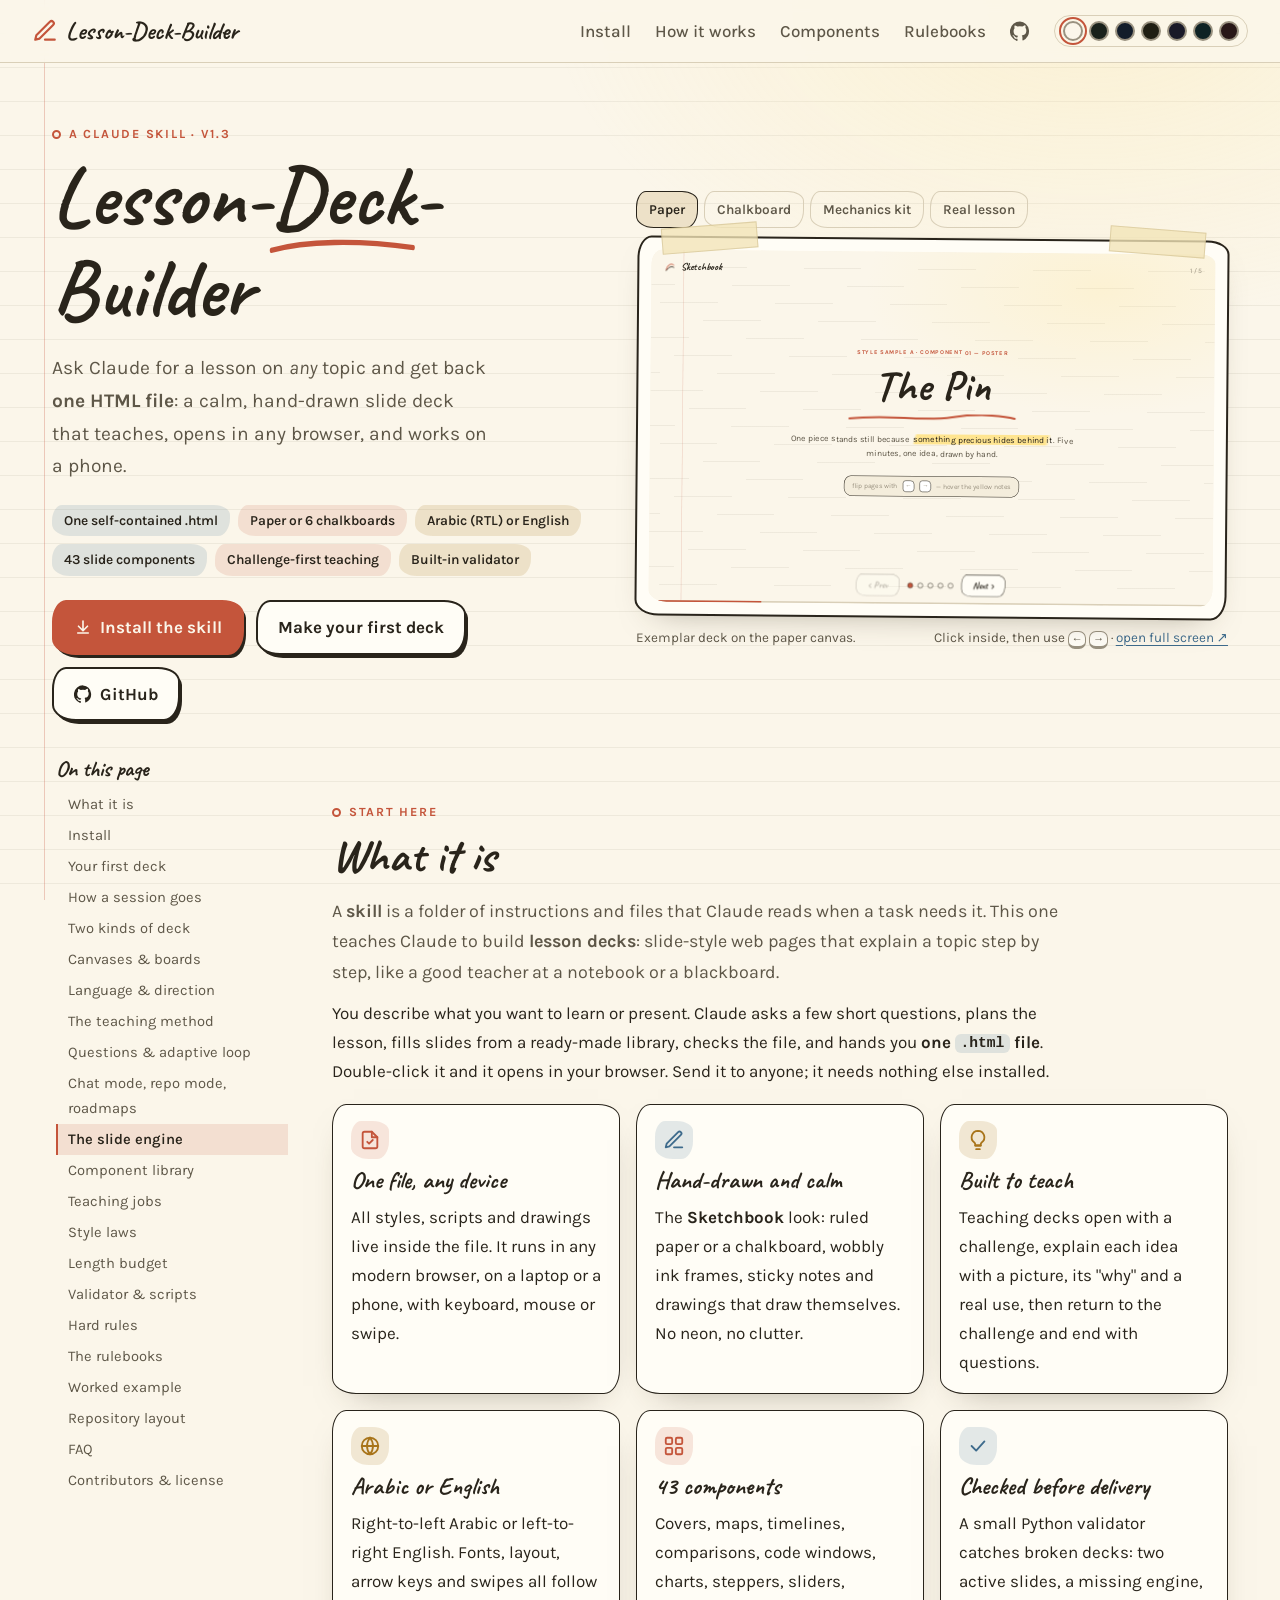
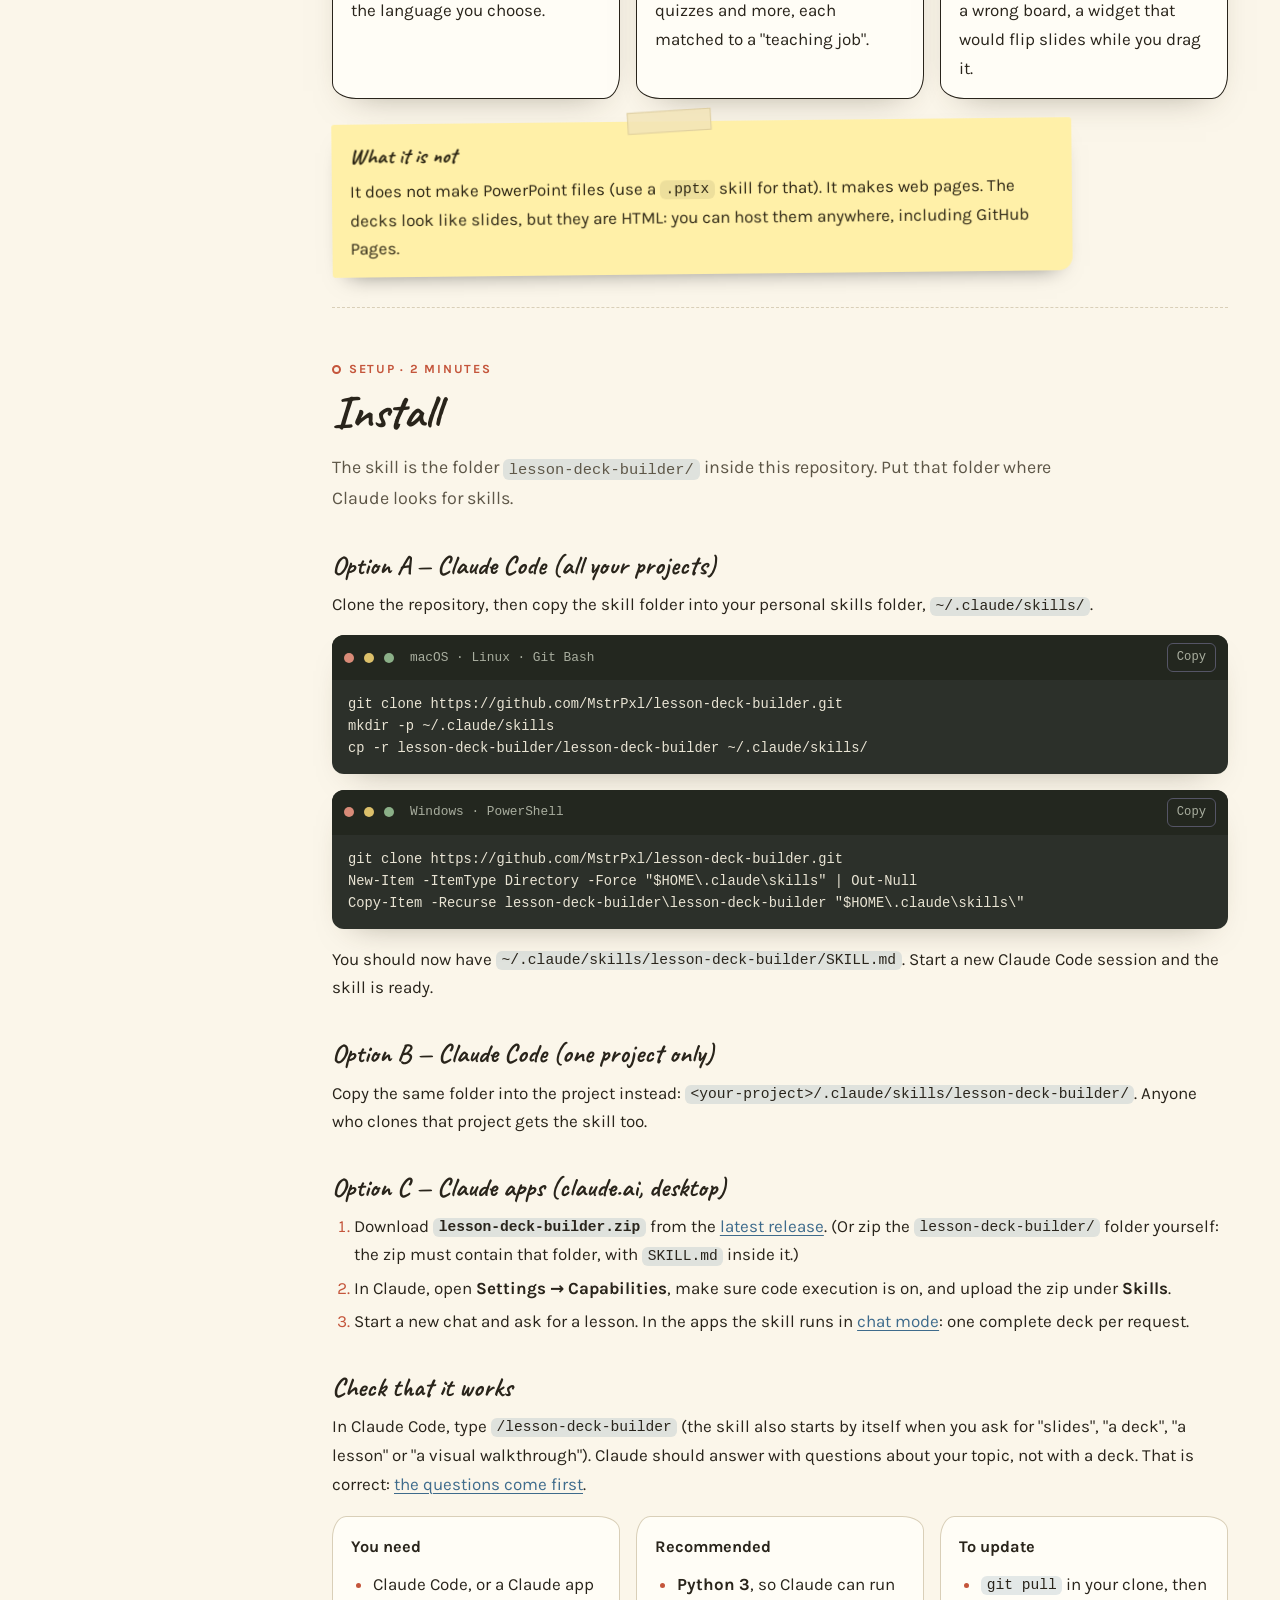
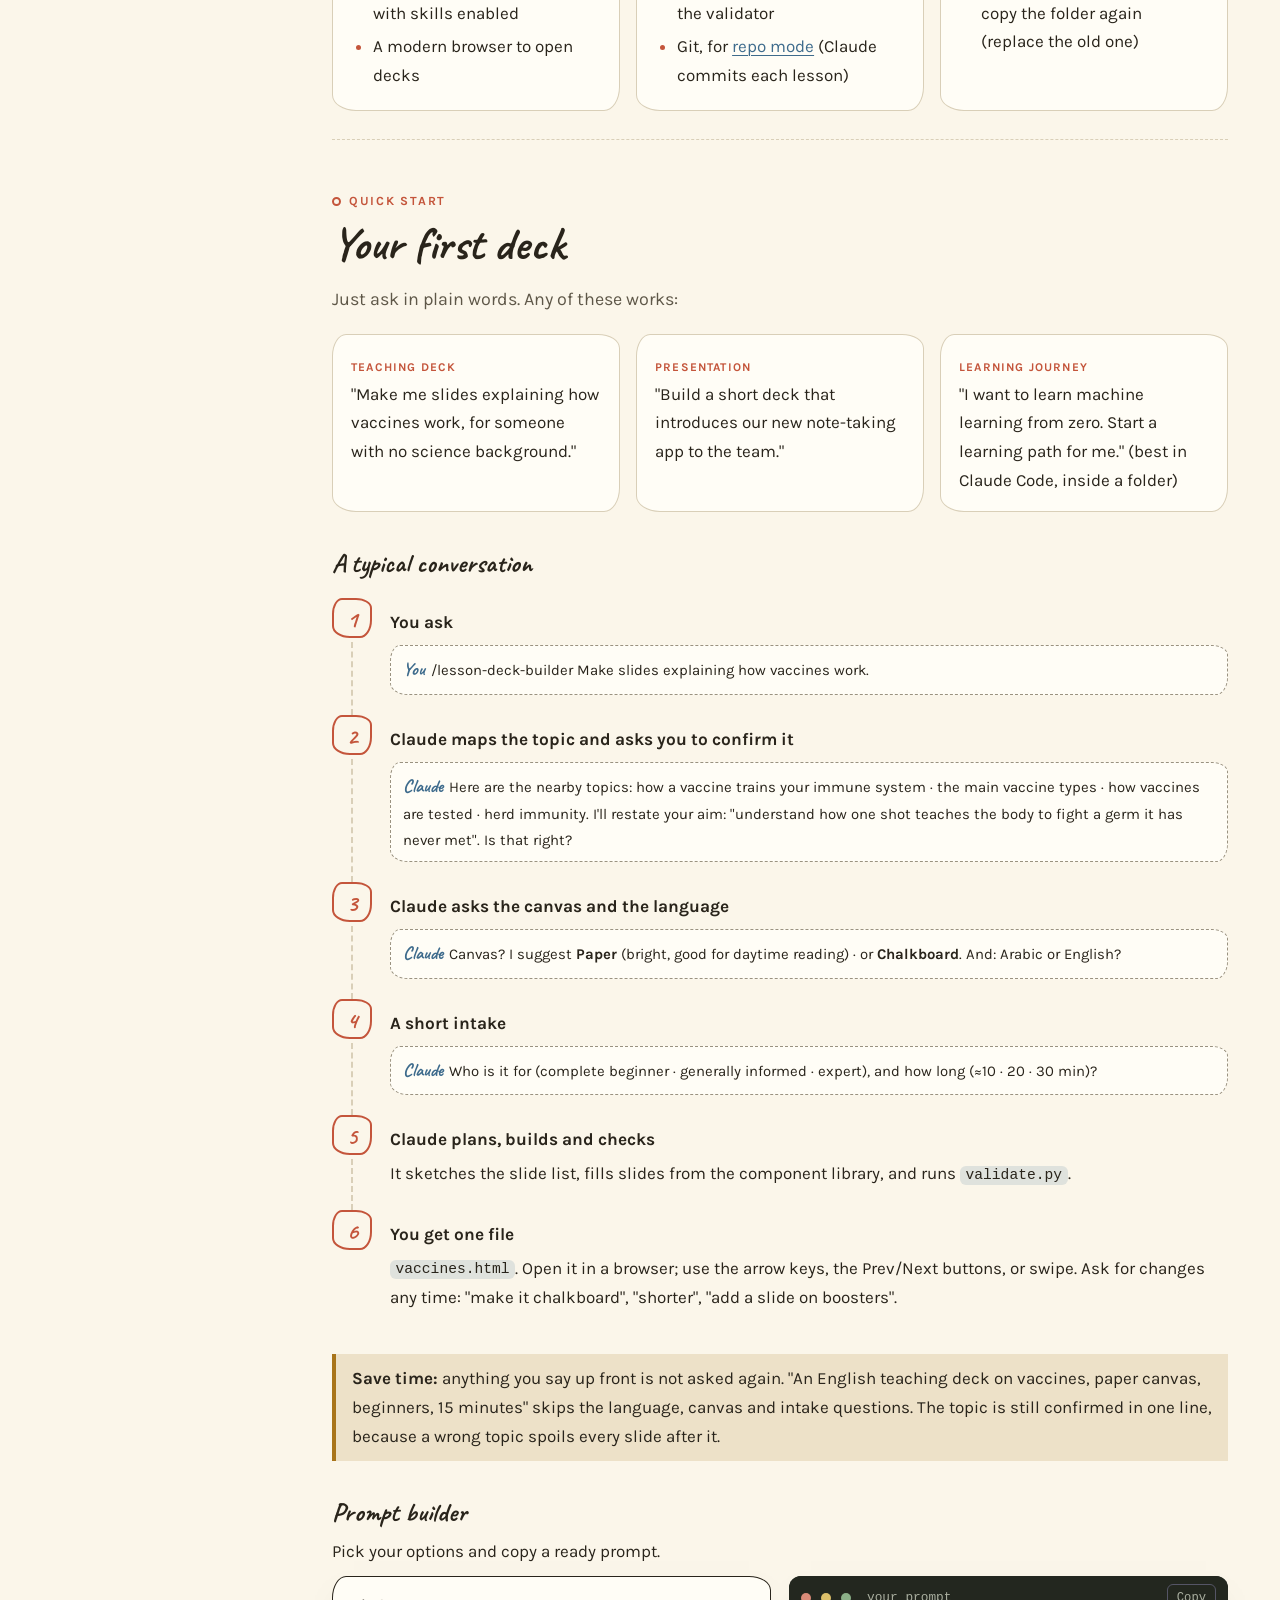
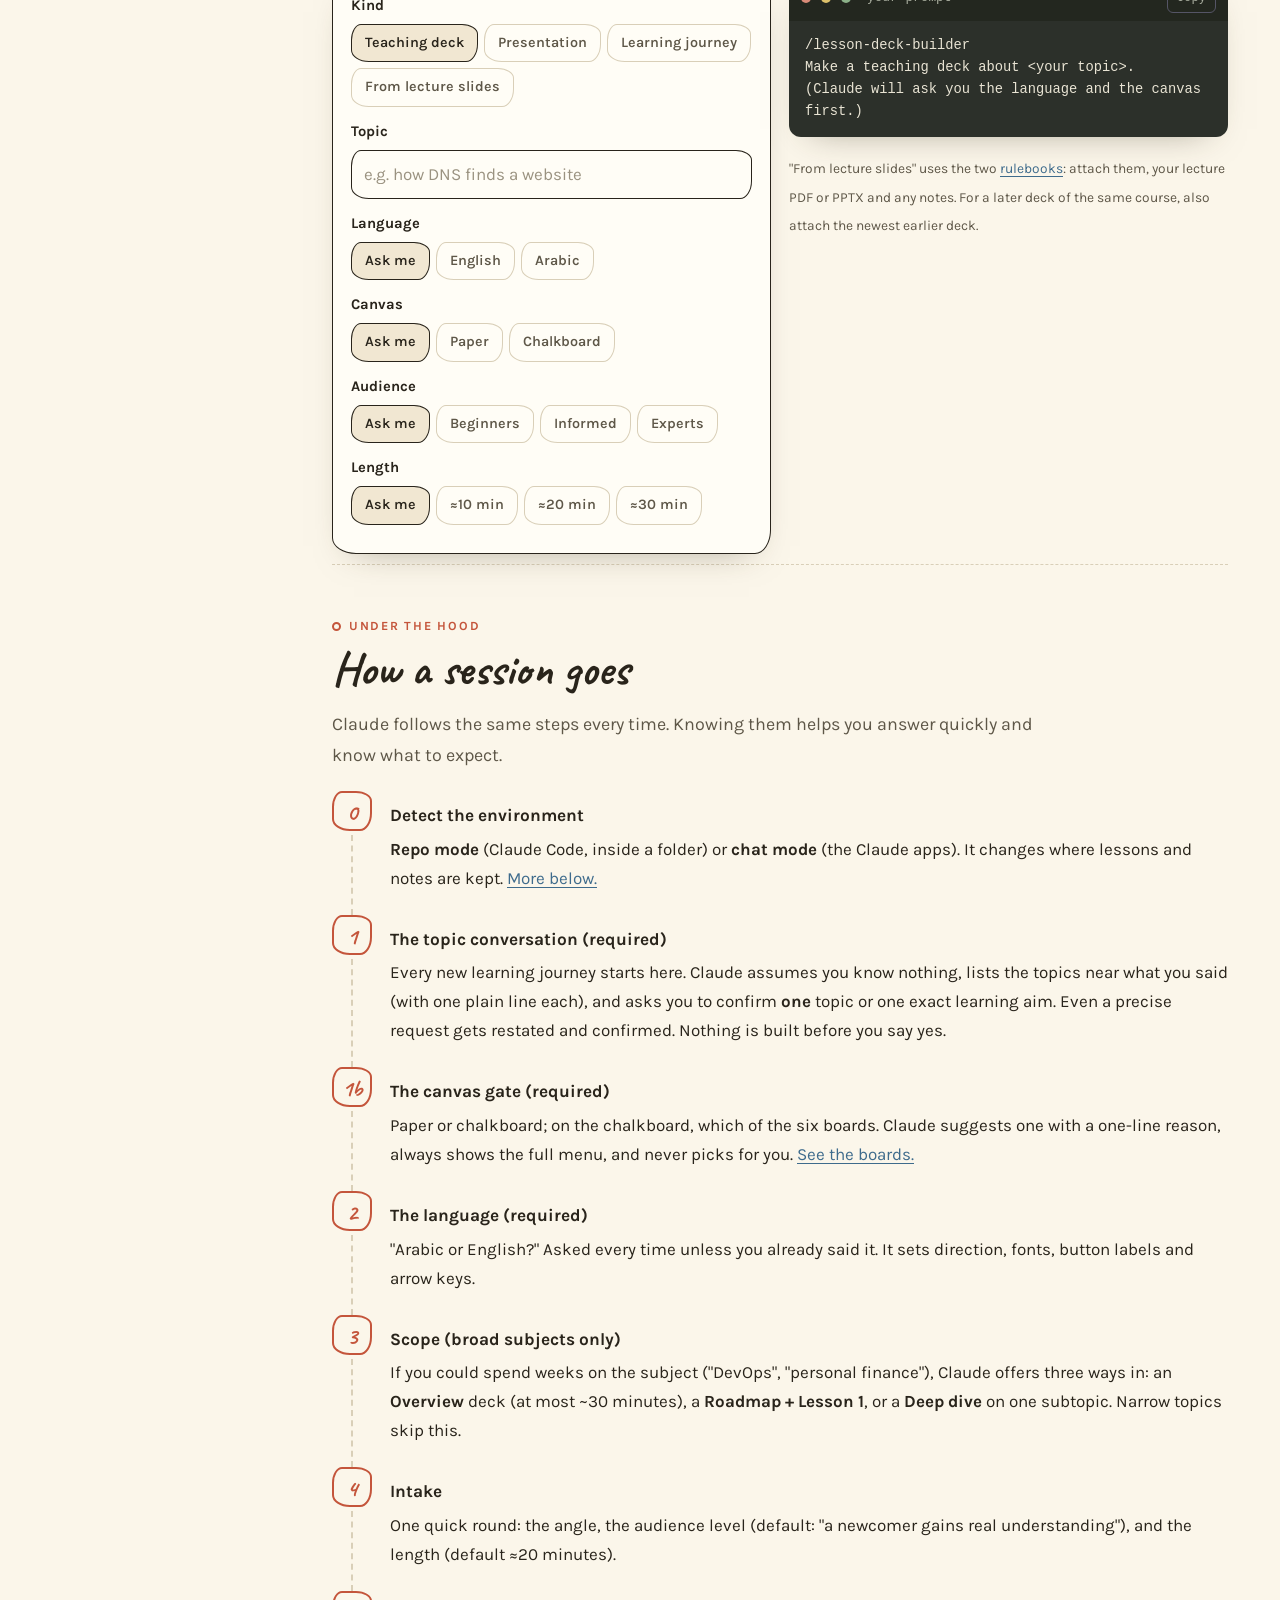
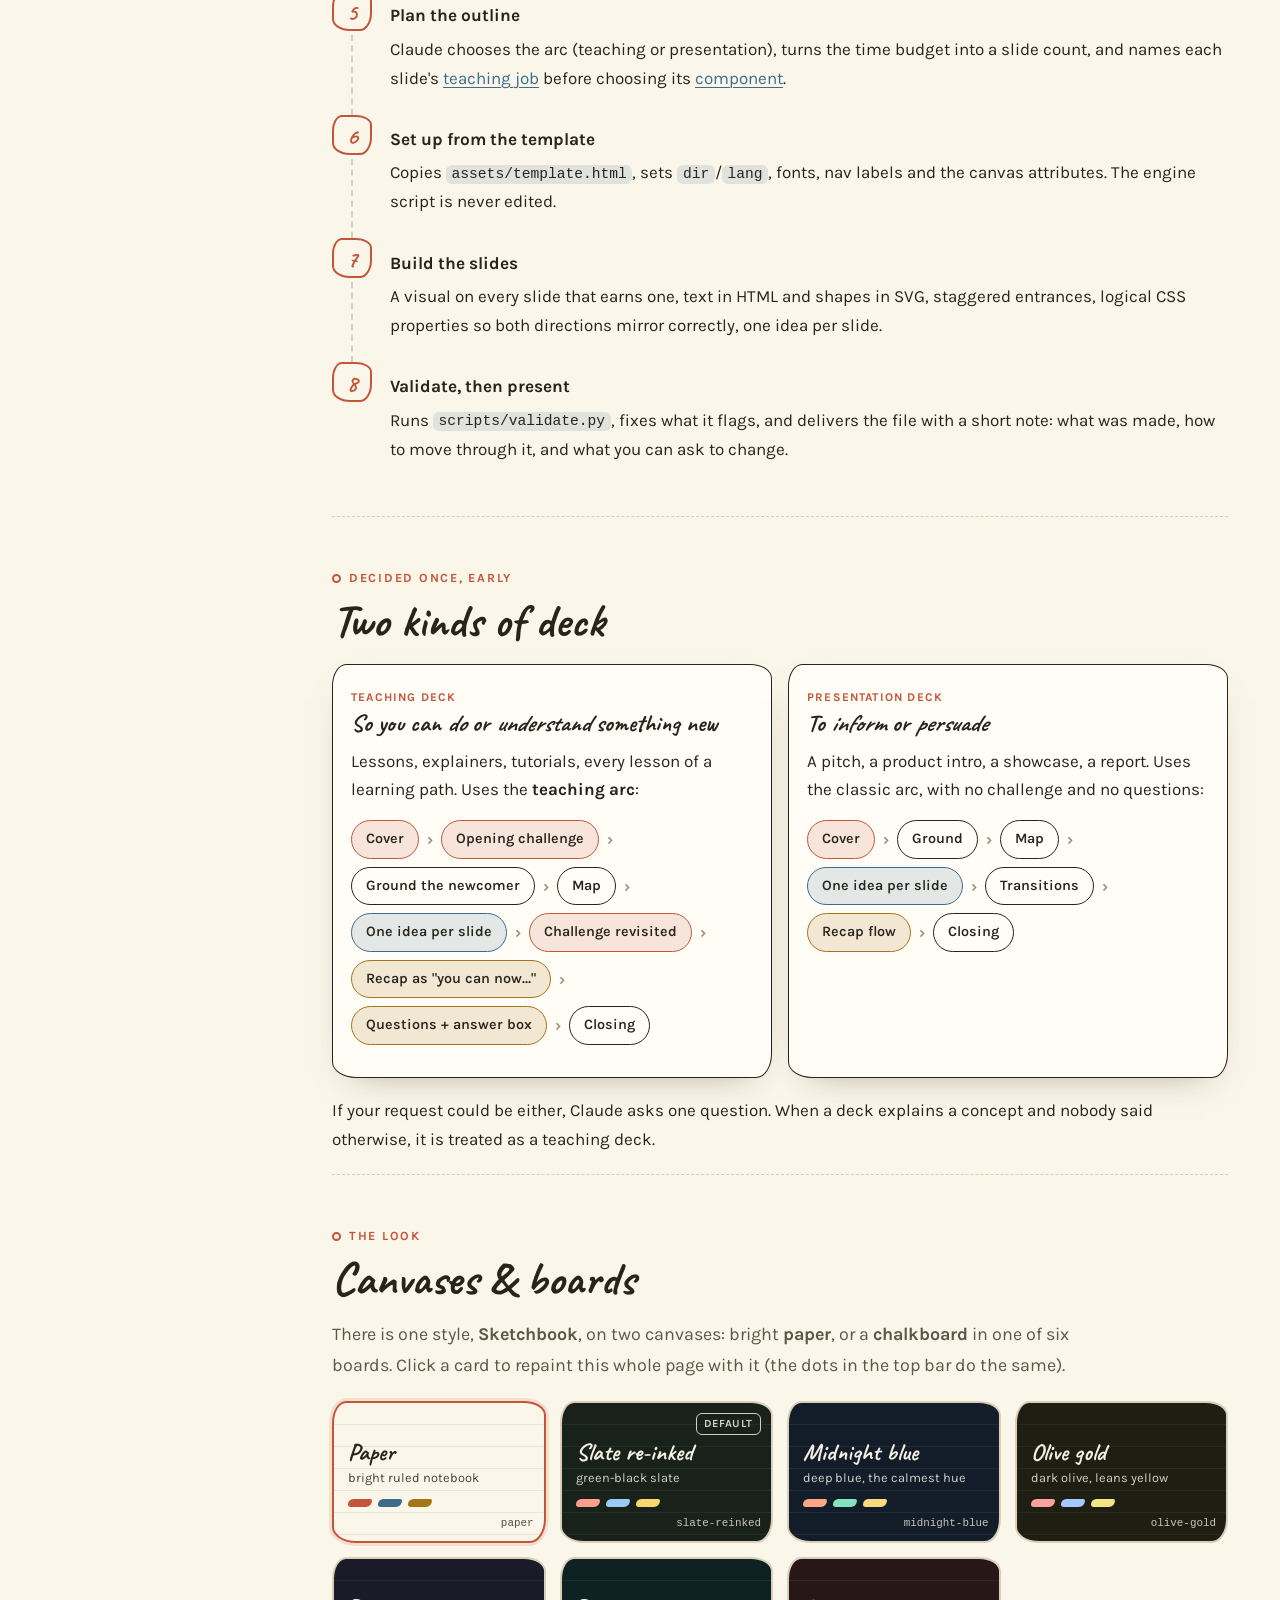
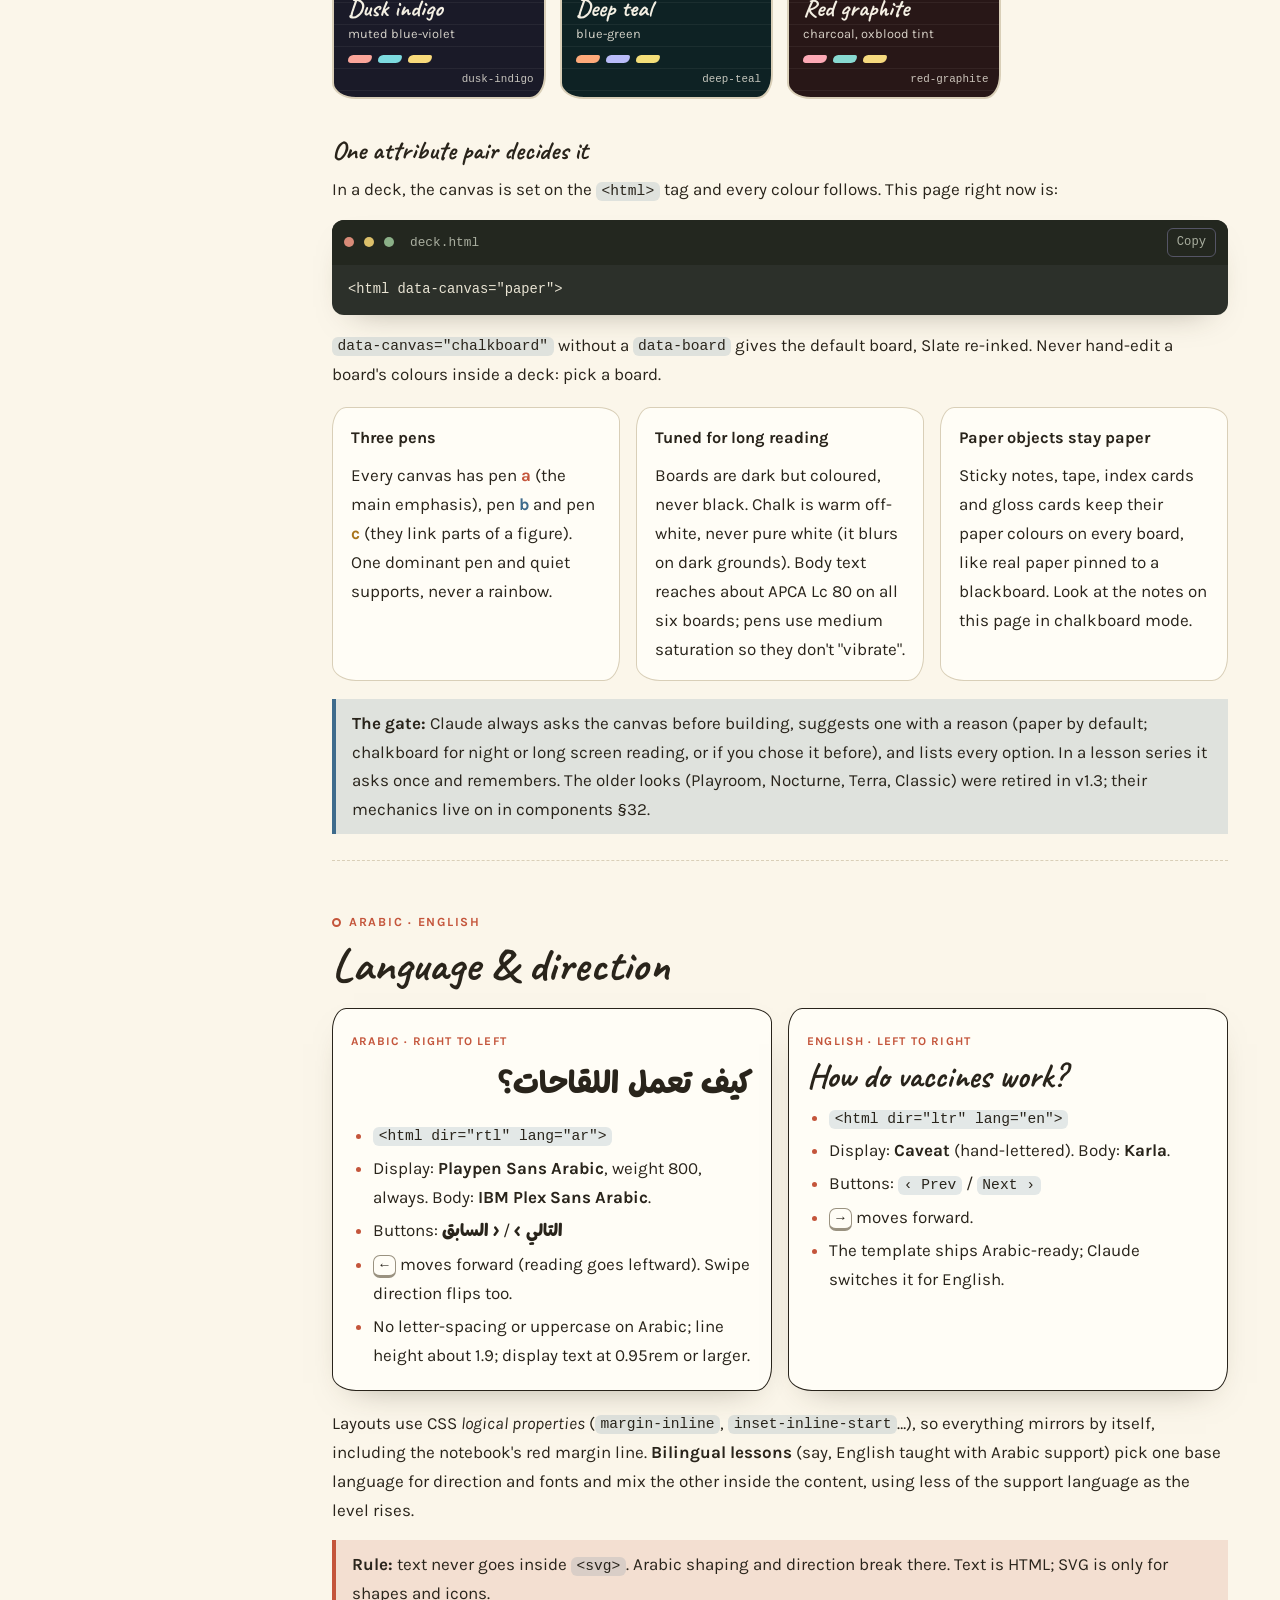
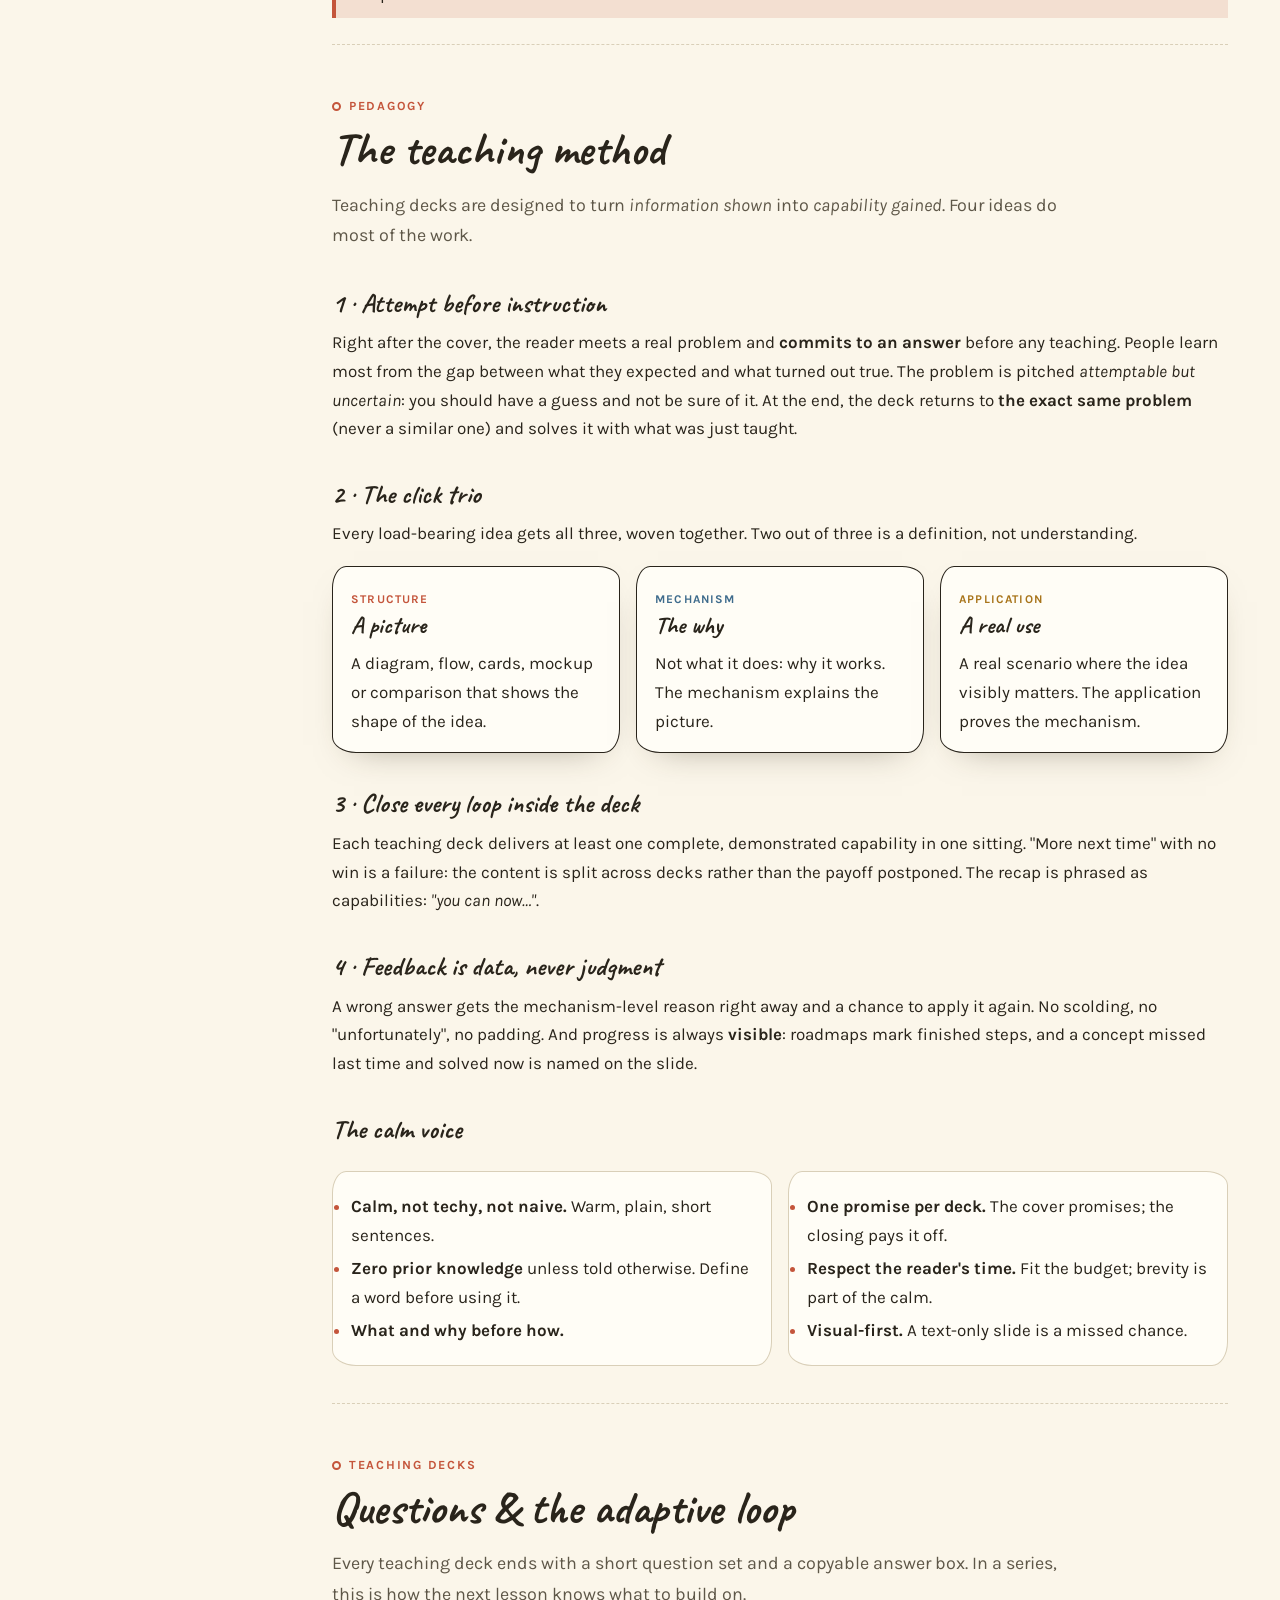
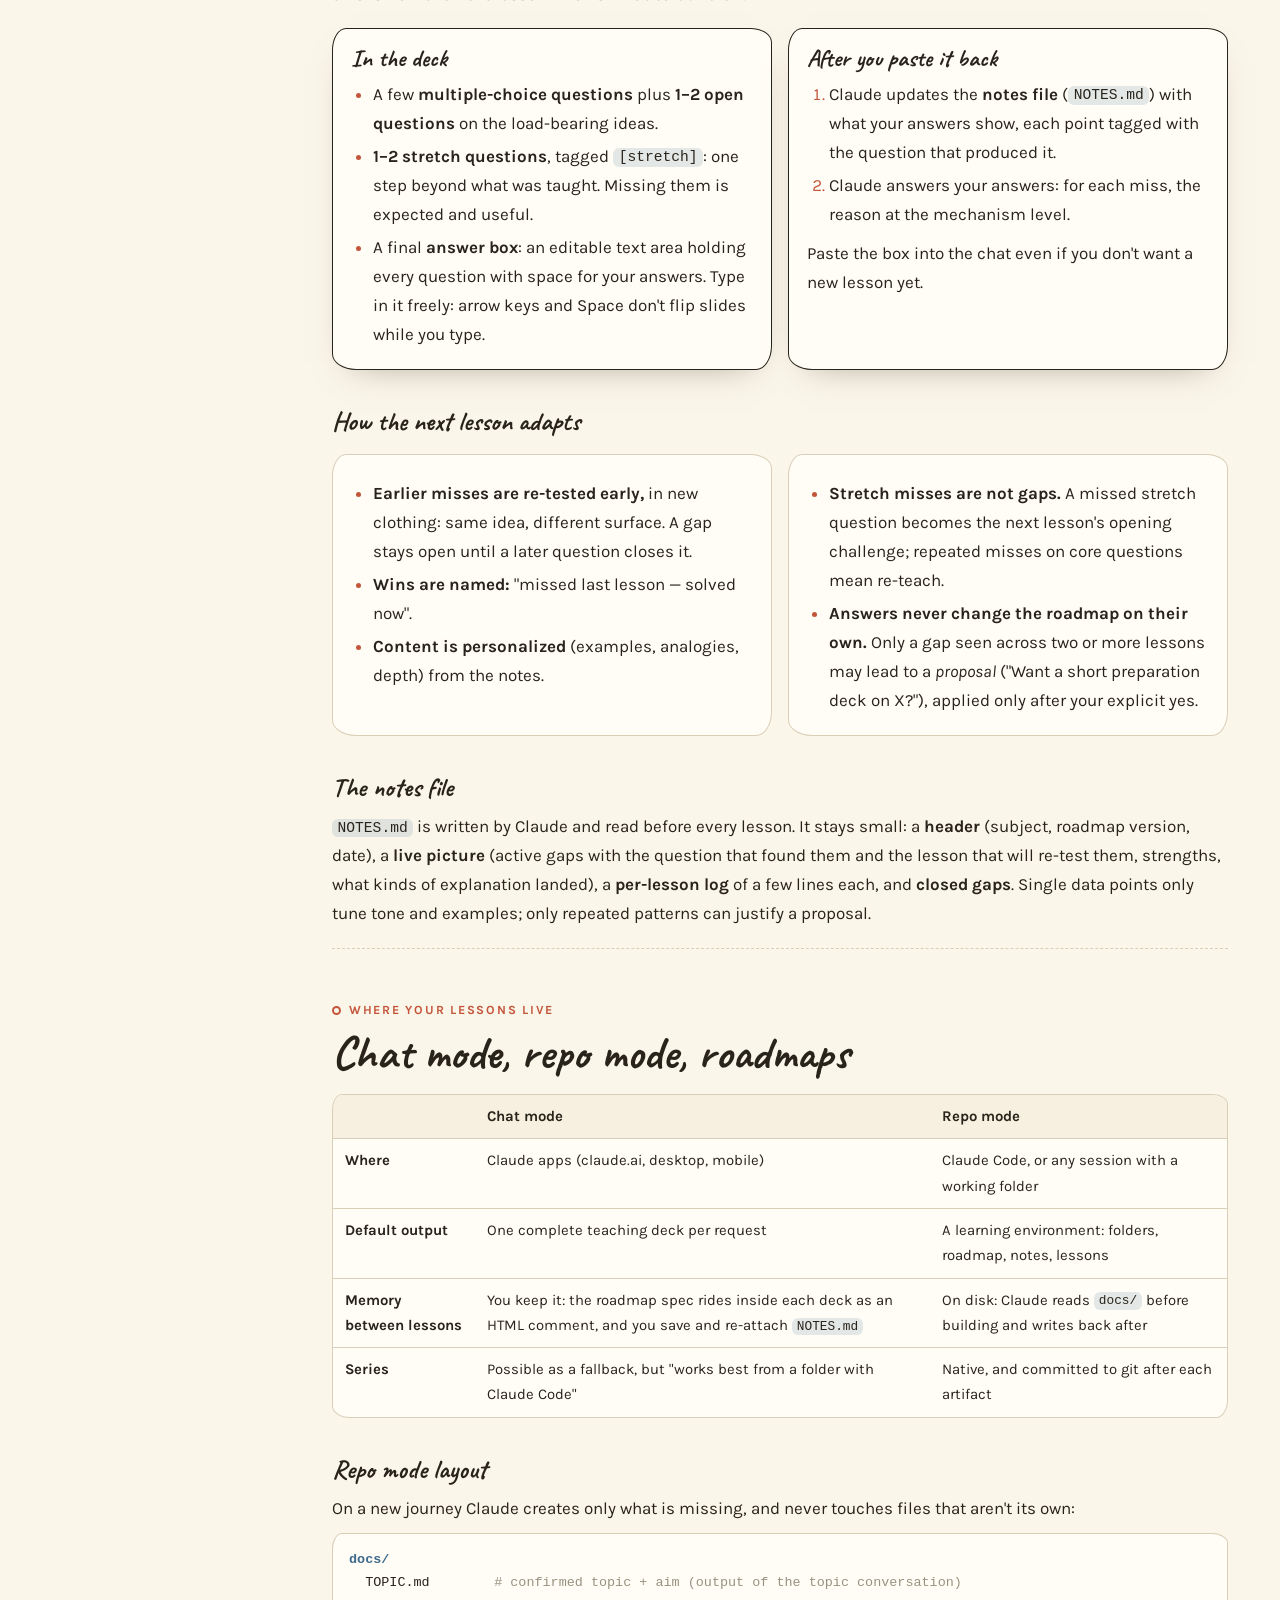
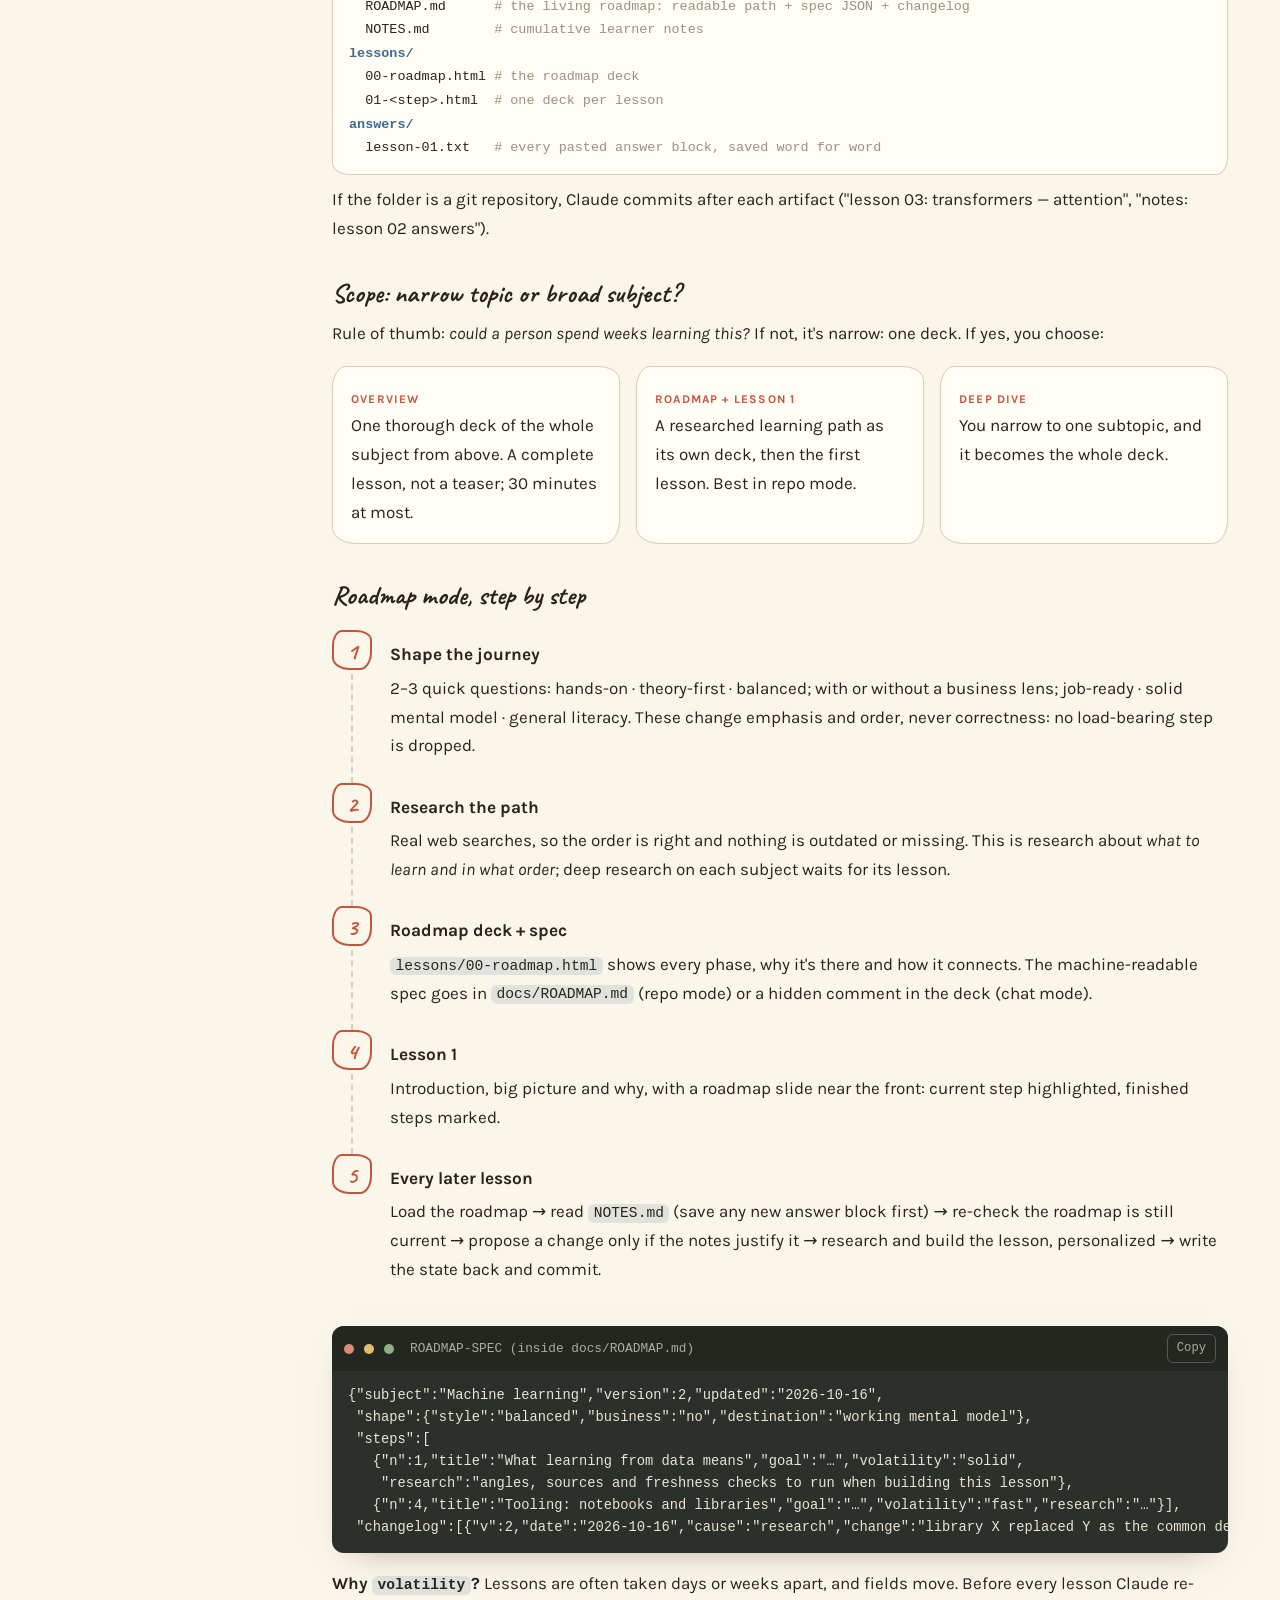
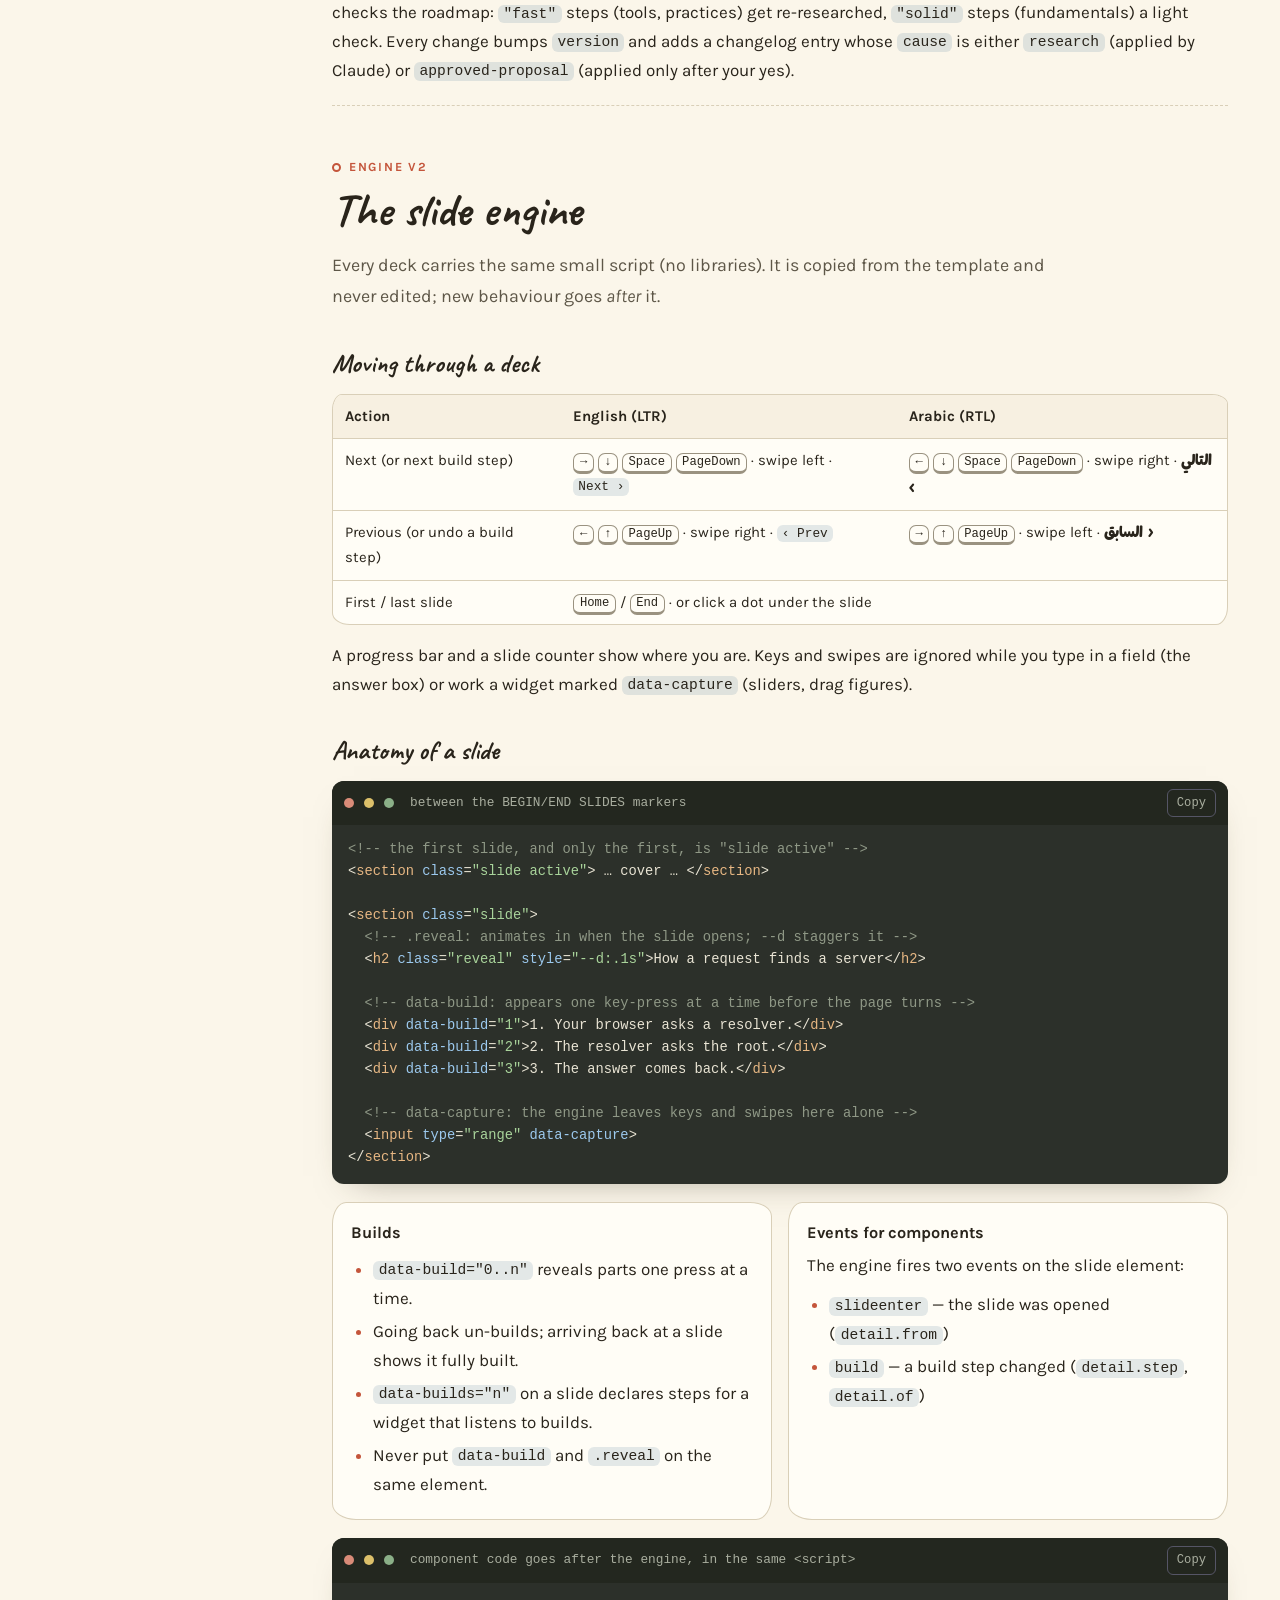
==== index.html @ 38149268 "Publish lesson-deck-builder v1.3 with docs site, rulebooks and example - lesson-deck-builder/: the C" ====
<!DOCTYPE html>
<html lang="en" dir="ltr" data-canvas="paper">
<head>
<meta charset="UTF-8" />
<meta name="viewport" content="width=device-width, initial-scale=1.0" />
<title>Lesson-Deck-Builder — a Claude skill for hand-drawn HTML lesson decks</title>
<meta name="description" content="A Claude skill that turns any topic into a calm, hand-drawn, self-contained HTML lesson deck: slide engine, paper or chalkboard canvas, Arabic or English, 43 components, a research-based teaching method and a validator." />
<meta property="og:title" content="Lesson-Deck-Builder" />
<meta property="og:description" content="A Claude skill that turns any topic into a calm, hand-drawn HTML lesson deck — one file, any browser." />
<meta property="og:type" content="website" />
<link rel="icon" href="data:image/svg+xml,%3Csvg xmlns='http://www.w3.org/2000/svg' viewBox='0 0 24 24' fill='none' stroke='%23C4553B' stroke-width='2.2' stroke-linecap='round' stroke-linejoin='round'%3E%3Cpath d='M12 20h9'/%3E%3Cpath d='M16.5 3.5a2.1 2.1 0 0 1 3 3L7 19l-4 1 1-4Z'/%3E%3C/svg%3E" />
<script>
  /* pick the canvas before first paint: a saved choice, else the reader's light/dark preference */
  (function(){var v=null;try{v=localStorage.getItem('ldb-docs-canvas');}catch(e){}
    if(!v&&window.matchMedia&&matchMedia('(prefers-color-scheme: dark)').matches)v='slate-reinked';
    if(v&&v!=='paper'){document.documentElement.setAttribute('data-canvas','chalkboard');document.documentElement.setAttribute('data-board',v);}})();
</script>
<link rel="preconnect" href="https://fonts.googleapis.com" />
<link rel="preconnect" href="https://fonts.gstatic.com" crossorigin />
<link href="https://fonts.googleapis.com/css2?family=Caveat:wght@500;600;700&family=Karla:ital,wght@0,400;0,500;0,600;0,700;1,400&family=Playpen+Sans+Arabic:wght@800&display=swap" rel="stylesheet" />
<link rel="stylesheet" href="site/style.css" />
</head>
<body>
<div class="bg" aria-hidden="true"></div>

<!-- shared icons -->
<svg width="0" height="0" style="position:absolute" aria-hidden="true">
  <defs>
    <symbol id="i-pen" viewBox="0 0 24 24" fill="none" stroke="currentColor" stroke-width="2" stroke-linecap="round" stroke-linejoin="round"><path d="M12 20h9"/><path d="M16.5 3.5a2.1 2.1 0 0 1 3 3L7 19l-4 1 1-4Z"/></symbol>
    <symbol id="i-file" viewBox="0 0 24 24" fill="none" stroke="currentColor" stroke-width="2" stroke-linecap="round" stroke-linejoin="round"><path d="M14 3H6a2 2 0 0 0-2 2v14a2 2 0 0 0 2 2h12a2 2 0 0 0 2-2V9Z"/><polyline points="14 3 14 9 20 9"/><path d="m9 14 2 2 4-4"/></symbol>
    <symbol id="i-slides" viewBox="0 0 24 24" fill="none" stroke="currentColor" stroke-width="2" stroke-linecap="round" stroke-linejoin="round"><rect x="3" y="4" width="18" height="13" rx="2"/><path d="M8 21h8M12 17v4"/><path d="m10 8 4 2.5-4 2.5Z"/></symbol>
    <symbol id="i-globe" viewBox="0 0 24 24" fill="none" stroke="currentColor" stroke-width="2" stroke-linecap="round" stroke-linejoin="round"><circle cx="12" cy="12" r="9"/><path d="M3 12h18M12 3a14 14 0 0 1 0 18M12 3a14 14 0 0 0 0 18"/></symbol>
    <symbol id="i-grid" viewBox="0 0 24 24" fill="none" stroke="currentColor" stroke-width="2" stroke-linecap="round" stroke-linejoin="round"><rect x="3" y="3" width="7" height="7" rx="1.5"/><rect x="14" y="3" width="7" height="7" rx="1.5"/><rect x="3" y="14" width="7" height="7" rx="1.5"/><rect x="14" y="14" width="7" height="7" rx="1.5"/></symbol>
    <symbol id="i-bulb" viewBox="0 0 24 24" fill="none" stroke="currentColor" stroke-width="2" stroke-linecap="round" stroke-linejoin="round"><path d="M9 18h6M10 22h4"/><path d="M12 2a7 7 0 0 0-4 12.7c.6.5 1 1.3 1 2.1V18h6v-1.2c0-.8.4-1.6 1-2.1A7 7 0 0 0 12 2Z"/></symbol>
    <symbol id="i-check" viewBox="0 0 24 24" fill="none" stroke="currentColor" stroke-width="2" stroke-linecap="round" stroke-linejoin="round"><polyline points="5 12 10 17 19 7"/></symbol>
    <symbol id="i-board" viewBox="0 0 24 24" fill="none" stroke="currentColor" stroke-width="2" stroke-linecap="round" stroke-linejoin="round"><rect x="2" y="4" width="20" height="13" rx="1.5"/><path d="M7 21l2-4M17 21l-2-4M6 9h6M6 12h9"/></symbol>
    <symbol id="i-loop" viewBox="0 0 24 24" fill="none" stroke="currentColor" stroke-width="2" stroke-linecap="round" stroke-linejoin="round"><path d="M17 2l3 3-3 3"/><path d="M4 11V9a4 4 0 0 1 4-4h12"/><path d="M7 22l-3-3 3-3"/><path d="M20 13v2a4 4 0 0 1-4 4H4"/></symbol>
    <symbol id="i-map" viewBox="0 0 24 24" fill="none" stroke="currentColor" stroke-width="2" stroke-linecap="round" stroke-linejoin="round"><path d="M9 4 3 6v14l6-2 6 2 6-2V4l-6 2Z"/><path d="M9 4v14M15 6v14"/></symbol>
    <symbol id="i-gh" viewBox="0 0 24 24" fill="currentColor"><path d="M12 .5a12 12 0 0 0-3.8 23.4c.6.1.8-.3.8-.6v-2c-3.3.7-4-1.6-4-1.6-.6-1.4-1.4-1.8-1.4-1.8-1.1-.7.1-.7.1-.7 1.2.1 1.8 1.2 1.8 1.2 1.1 1.8 2.8 1.3 3.5 1 .1-.8.4-1.3.8-1.6-2.7-.3-5.5-1.3-5.5-5.9 0-1.3.5-2.4 1.2-3.2-.1-.3-.5-1.5.1-3.2 0 0 1-.3 3.3 1.2a11.5 11.5 0 0 1 6 0C17.3 4.7 18.3 5 18.3 5c.7 1.7.3 2.9.1 3.2.8.8 1.2 1.9 1.2 3.2 0 4.6-2.8 5.6-5.5 5.9.4.4.8 1.1.8 2.2v3.3c0 .3.2.7.8.6A12 12 0 0 0 12 .5Z"/></symbol>
    <symbol id="i-down" viewBox="0 0 24 24" fill="none" stroke="currentColor" stroke-width="2.2" stroke-linecap="round" stroke-linejoin="round"><path d="M12 4v12M6 11l6 6 6-6M5 20h14"/></symbol>
  </defs>
</svg>

<header class="topbar">
  <a class="brand" href="#top" aria-label="Lesson-Deck-Builder, top of page"><svg><use href="#i-pen"/></svg><span>Lesson-Deck-Builder</span></a>
  <nav aria-label="Main">
    <a href="#install">Install</a>
    <a href="#workflow" class="hide-sm">How it works</a>
    <a href="#components" class="hide-sm">Components</a>
    <a href="#rulebooks" class="hide-sm">Rulebooks</a>
    <a href="https://github.com/MstrPxl/lesson-deck-builder" aria-label="GitHub repository"><svg width="20" height="20" style="vertical-align:-4px"><use href="#i-gh"/></svg></a>
  </nav>
  <div class="canvas-pick" role="group" aria-label="Page canvas: paper or a chalkboard">
    <button data-set-canvas="paper" style="--sw:#FBF6EA" title="Paper" aria-label="Paper"></button>
    <button data-set-canvas="slate-reinked" style="--sw:#19211B" title="Chalkboard · Slate re-inked" aria-label="Slate re-inked"></button>
    <button data-set-canvas="midnight-blue" style="--sw:#131D2A" title="Chalkboard · Midnight blue" aria-label="Midnight blue"></button>
    <button data-set-canvas="olive-gold" style="--sw:#1F1E13" title="Chalkboard · Olive gold" aria-label="Olive gold"></button>
    <button data-set-canvas="dusk-indigo" style="--sw:#1A1A28" title="Chalkboard · Dusk indigo" aria-label="Dusk indigo"></button>
    <button data-set-canvas="deep-teal" style="--sw:#0E2224" title="Chalkboard · Deep teal" aria-label="Deep teal"></button>
    <button data-set-canvas="red-graphite" style="--sw:#281717" title="Chalkboard · Red graphite" aria-label="Red graphite"></button>
  </div>
</header>

<div class="wrap" id="top">

  <!-- ============ HERO ============ -->
  <section class="hero" aria-labelledby="hero-title">
    <div>
      <span class="eyebrow">A Claude skill · v1.3</span>
      <h1 id="hero-title">Lesson-<span class="u">Deck<svg viewBox="0 0 200 20" preserveAspectRatio="none" aria-hidden="true"><path d="M3 13 C 50 6, 120 5, 197 11" fill="none" stroke="currentColor" stroke-width="4" stroke-linecap="round"/></svg></span>-Builder</h1>
      <p class="tagline">Ask Claude for a lesson on <em>any</em> topic and get back <strong>one HTML file</strong>: a calm, hand-drawn slide deck that teaches, opens in any browser, and works on a phone.</p>
      <ul class="chips">
        <li>One self-contained .html</li><li>Paper or 6 chalkboards</li><li>Arabic (RTL) or English</li>
        <li>43 slide components</li><li>Challenge-first teaching</li><li>Built-in validator</li>
      </ul>
      <div class="cta">
        <a class="btn primary" href="#install"><svg><use href="#i-down"/></svg>Install the skill</a>
        <a class="btn" href="#first-deck">Make your first deck</a>
        <a class="btn" href="https://github.com/MstrPxl/lesson-deck-builder"><svg><use href="#i-gh"/></svg>GitHub</a>
      </div>
    </div>

    <div data-frame>
      <div class="frame-tabs" role="tablist" aria-label="Live decks">
        <button role="tab" aria-selected="true" data-src="lesson-deck-builder/assets/style-samples/sketchbook.html" data-cap="Exemplar deck on the paper canvas.">Paper</button>
        <button role="tab" aria-selected="false" data-src="lesson-deck-builder/assets/style-samples/sketchbook-chalkboard.html" data-cap="Exemplar deck on the chalkboard. Its top-bar dots switch between paper and all six boards.">Chalkboard</button>
        <button role="tab" aria-selected="false" data-src="lesson-deck-builder/assets/style-samples/sketchbook-kit.html" data-cap="The mechanics kit: steppers, lab widget, tray, duo panes, token journey, spotlight…">Mechanics kit</button>
        <button role="tab" aria-selected="false" data-src="examples/isy-05-cryptography.html" data-cap="A real lesson: a university lecture on cryptography, built with both rulebooks.">Real lesson</button>
      </div>
      <div class="frame"><div class="vp"><iframe title="Live lesson deck" loading="lazy"></iframe></div></div>
      <div class="frame-foot"><span data-caption>Exemplar deck on the paper canvas.</span><span>Click inside, then use <kbd>←</kbd> <kbd>→</kbd> · <a data-open href="lesson-deck-builder/assets/style-samples/sketchbook.html" target="_blank" rel="noopener">open full screen ↗</a></span></div>
    </div>
  </section>

  <details class="toc-sm">
    <summary>Contents</summary>
    <ol>
      <li><a href="#overview">What it is</a></li><li><a href="#install">Install</a></li><li><a href="#first-deck">Your first deck</a></li>
      <li><a href="#workflow">How a session goes</a></li><li><a href="#deck-kinds">Two kinds of deck</a></li><li><a href="#canvases">Canvases &amp; boards</a></li>
      <li><a href="#language">Language &amp; direction</a></li><li><a href="#teaching">The teaching method</a></li><li><a href="#questions">Questions &amp; adaptive loop</a></li>
      <li><a href="#modes">Chat mode, repo mode, roadmaps</a></li><li><a href="#engine">The slide engine</a></li><li><a href="#components">Component library</a></li>
      <li><a href="#use-cases">Teaching jobs</a></li><li><a href="#style">Style laws</a></li><li><a href="#length">Length budget</a></li>
      <li><a href="#validate">Validator &amp; scripts</a></li><li><a href="#rules">Hard rules</a></li><li><a href="#rulebooks">The rulebooks</a></li>
      <li><a href="#example">Worked example</a></li><li><a href="#repo">Repository layout</a></li><li><a href="#faq">FAQ</a></li><li><a href="#credits">Contributors &amp; license</a></li>
    </ol>
  </details>

  <div class="layout">
    <aside class="toc" aria-label="On this page">
      <h3>On this page</h3>
      <ol>
        <li><a href="#overview">What it is</a></li>
        <li><a href="#install">Install</a></li>
        <li><a href="#first-deck">Your first deck</a></li>
        <li><a href="#workflow">How a session goes</a></li>
        <li><a href="#deck-kinds">Two kinds of deck</a></li>
        <li><a href="#canvases">Canvases &amp; boards</a></li>
        <li><a href="#language">Language &amp; direction</a></li>
        <li><a href="#teaching">The teaching method</a></li>
        <li><a href="#questions">Questions &amp; adaptive loop</a></li>
        <li><a href="#modes">Chat mode, repo mode, roadmaps</a></li>
        <li><a href="#engine">The slide engine</a></li>
        <li><a href="#components">Component library</a></li>
        <li><a href="#use-cases">Teaching jobs</a></li>
        <li><a href="#style">Style laws</a></li>
        <li><a href="#length">Length budget</a></li>
        <li><a href="#validate">Validator &amp; scripts</a></li>
        <li><a href="#rules">Hard rules</a></li>
        <li><a href="#rulebooks">The rulebooks</a></li>
        <li><a href="#example">Worked example</a></li>
        <li><a href="#repo">Repository layout</a></li>
        <li><a href="#faq">FAQ</a></li>
        <li><a href="#credits">Contributors &amp; license</a></li>
      </ol>
    </aside>

    <main>

<!-- ============ OVERVIEW ============ -->
<section class="doc" id="overview">
  <span class="eyebrow">Start here</span>
  <h2>What it is</h2>
  <p class="lead">A <strong>skill</strong> is a folder of instructions and files that Claude reads when a task needs it. This one teaches Claude to build <strong>lesson decks</strong>: slide-style web pages that explain a topic step by step, like a good teacher at a notebook or a blackboard.</p>
  <p class="measure">You describe what you want to learn or present. Claude asks a few short questions, plans the lesson, fills slides from a ready-made library, checks the file, and hands you <strong>one <code>.html</code> file</strong>. Double-click it and it opens in your browser. Send it to anyone; it needs nothing else installed.</p>

  <div class="grid g3">
    <div class="card"><div class="ico"><svg><use href="#i-file"/></svg></div><h3>One file, any device</h3><p>All styles, scripts and drawings live inside the file. It runs in any modern browser, on a laptop or a phone, with keyboard, mouse or swipe.</p></div>
    <div class="card b"><div class="ico"><svg><use href="#i-pen"/></svg></div><h3>Hand-drawn and calm</h3><p>The <strong>Sketchbook</strong> look: ruled paper or a chalkboard, wobbly ink frames, sticky notes and drawings that draw themselves. No neon, no clutter.</p></div>
    <div class="card c"><div class="ico"><svg><use href="#i-bulb"/></svg></div><h3>Built to teach</h3><p>Teaching decks open with a challenge, explain each idea with a picture, its "why" and a real use, then return to the challenge and end with questions.</p></div>
    <div class="card c"><div class="ico"><svg><use href="#i-globe"/></svg></div><h3>Arabic or English</h3><p>Right-to-left Arabic or left-to-right English. Fonts, layout, arrow keys and swipes all follow the language you choose.</p></div>
    <div class="card"><div class="ico"><svg><use href="#i-grid"/></svg></div><h3>43 components</h3><p>Covers, maps, timelines, comparisons, code windows, charts, steppers, sliders, quizzes and more, each matched to a "teaching job".</p></div>
    <div class="card b"><div class="ico"><svg><use href="#i-check"/></svg></div><h3>Checked before delivery</h3><p>A small Python validator catches broken decks: two active slides, a missing engine, a wrong board, a widget that would flip slides while you drag it.</p></div>
  </div>

  <div class="note"><span class="nt">What it is not</span>It does not make PowerPoint files (use a <code>.pptx</code> skill for that). It makes web pages. The decks look like slides, but they are HTML: you can host them anywhere, including GitHub Pages.</div>
</section>

<!-- ============ INSTALL ============ -->
<section class="doc" id="install">
  <span class="eyebrow">Setup · 2 minutes</span>
  <h2>Install</h2>
  <p class="lead">The skill is the folder <code>lesson-deck-builder/</code> inside this repository. Put that folder where Claude looks for skills.</p>

  <h3>Option A — Claude Code (all your projects)</h3>
  <p>Clone the repository, then copy the skill folder into your personal skills folder, <code>~/.claude/skills/</code>.</p>
  <div class="code"><div class="bar"><i style="background:#d98b78"></i><i style="background:#dcc06a"></i><i style="background:#8bb088"></i><span class="t">macOS · Linux · Git Bash</span><button class="copy">Copy</button></div>
<pre><code>git clone https://github.com/MstrPxl/lesson-deck-builder.git
mkdir -p ~/.claude/skills
cp -r lesson-deck-builder/lesson-deck-builder ~/.claude/skills/</code></pre></div>
  <div class="code"><div class="bar"><i style="background:#d98b78"></i><i style="background:#dcc06a"></i><i style="background:#8bb088"></i><span class="t">Windows · PowerShell</span><button class="copy">Copy</button></div>
<pre><code>git clone https://github.com/MstrPxl/lesson-deck-builder.git
New-Item -ItemType Directory -Force "$HOME\.claude\skills" | Out-Null
Copy-Item -Recurse lesson-deck-builder\lesson-deck-builder "$HOME\.claude\skills\"</code></pre></div>
  <p>You should now have <code>~/.claude/skills/lesson-deck-builder/SKILL.md</code>. Start a new Claude Code session and the skill is ready.</p>

  <h3>Option B — Claude Code (one project only)</h3>
  <p>Copy the same folder into the project instead: <code>&lt;your-project&gt;/.claude/skills/lesson-deck-builder/</code>. Anyone who clones that project gets the skill too.</p>

  <h3>Option C — Claude apps (claude.ai, desktop)</h3>
  <ol>
    <li>Download <strong><code>lesson-deck-builder.zip</code></strong> from the <a href="https://github.com/MstrPxl/lesson-deck-builder/releases/latest">latest release</a>. (Or zip the <code>lesson-deck-builder/</code> folder yourself: the zip must contain that folder, with <code>SKILL.md</code> inside it.)</li>
    <li>In Claude, open <strong>Settings → Capabilities</strong>, make sure code execution is on, and upload the zip under <strong>Skills</strong>.</li>
    <li>Start a new chat and ask for a lesson. In the apps the skill runs in <a href="#modes">chat mode</a>: one complete deck per request.</li>
  </ol>

  <h3>Check that it works</h3>
  <p>In Claude Code, type <code>/lesson-deck-builder</code> (the skill also starts by itself when you ask for "slides", "a deck", "a lesson" or "a visual walkthrough"). Claude should answer with questions about your topic, not with a deck. That is correct: <a href="#workflow">the questions come first</a>.</p>

  <div class="grid g3">
    <div class="card soft"><h4 class="mt0">You need</h4><ul><li>Claude Code, or a Claude app with skills enabled</li><li>A modern browser to open decks</li></ul></div>
    <div class="card soft"><h4 class="mt0">Recommended</h4><ul><li><strong>Python 3</strong>, so Claude can run the validator</li><li>Git, for <a href="#modes">repo mode</a> (Claude commits each lesson)</li></ul></div>
    <div class="card soft"><h4 class="mt0">To update</h4><ul><li><code>git pull</code> in your clone, then copy the folder again (replace the old one)</li></ul></div>
  </div>
</section>

<!-- ============ FIRST DECK ============ -->
<section class="doc" id="first-deck">
  <span class="eyebrow">Quick start</span>
  <h2>Your first deck</h2>
  <p class="lead">Just ask in plain words. Any of these works:</p>
  <div class="grid g3">
    <div class="card soft"><span class="tag">Teaching deck</span><p class="mt0">"Make me slides explaining how vaccines work, for someone with no science background."</p></div>
    <div class="card soft"><span class="tag">Presentation</span><p class="mt0">"Build a short deck that introduces our new note-taking app to the team."</p></div>
    <div class="card soft"><span class="tag">Learning journey</span><p class="mt0">"I want to learn machine learning from zero. Start a learning path for me." (best in Claude Code, inside a folder)</p></div>
  </div>

  <h3>A typical conversation</h3>
  <ol class="steps">
    <li data-n="1"><h4>You ask</h4><span class="say"><b>You</b>/lesson-deck-builder Make slides explaining how vaccines work.</span></li>
    <li data-n="2"><h4>Claude maps the topic and asks you to confirm it</h4><span class="say"><b>Claude</b>Here are the nearby topics: how a vaccine trains your immune system · the main vaccine types · how vaccines are tested · herd immunity. I'll restate your aim: "understand how one shot teaches the body to fight a germ it has never met". Is that right?</span></li>
    <li data-n="3"><h4>Claude asks the canvas and the language</h4><span class="say"><b>Claude</b>Canvas? I suggest <strong>Paper</strong> (bright, good for daytime reading) · or <strong>Chalkboard</strong>. And: Arabic or English?</span></li>
    <li data-n="4"><h4>A short intake</h4><span class="say"><b>Claude</b>Who is it for (complete beginner · generally informed · expert), and how long (≈10 · 20 · 30 min)?</span></li>
    <li data-n="5"><h4>Claude plans, builds and checks</h4><p>It sketches the slide list, fills slides from the component library, and runs <code>validate.py</code>.</p></li>
    <li data-n="6"><h4>You get one file</h4><p><code>vaccines.html</code>. Open it in a browser; use the arrow keys, the Prev/Next buttons, or swipe. Ask for changes any time: "make it chalkboard", "shorter", "add a slide on boosters".</p></li>
  </ol>
  <div class="aside ok"><strong>Save time:</strong> anything you say up front is not asked again. "An English teaching deck on vaccines, paper canvas, beginners, 15 minutes" skips the language, canvas and intake questions. The topic is still confirmed in one line, because a wrong topic spoils every slide after it.</div>

  <h3 id="prompt-builder">Prompt builder</h3>
  <p>Pick your options and copy a ready prompt.</p>
  <div class="builder">
    <form id="pb" class="card" onsubmit="return false">
      <fieldset class="field"><legend>Kind</legend><div class="seg">
        <label><input type="radio" name="mode" value="teach" checked><span>Teaching deck</span></label>
        <label><input type="radio" name="mode" value="present"><span>Presentation</span></label>
        <label><input type="radio" name="mode" value="journey"><span>Learning journey</span></label>
        <label><input type="radio" name="mode" value="rulebook"><span>From lecture slides</span></label>
      </div></fieldset>
      <div class="field" data-teach-only><label for="pb-topic">Topic</label><input type="text" id="pb-topic" placeholder="e.g. how DNS finds a website" /></div>
      <fieldset class="field" data-teach-only><legend>Language</legend><div class="seg">
        <label><input type="radio" name="lang" value="ask" checked><span>Ask me</span></label>
        <label><input type="radio" name="lang" value="English"><span>English</span></label>
        <label><input type="radio" name="lang" value="Arabic"><span>Arabic</span></label>
      </div></fieldset>
      <fieldset class="field"><legend>Canvas</legend><div class="seg">
        <label><input type="radio" name="canvas" value="ask" checked><span>Ask me</span></label>
        <label><input type="radio" name="canvas" value="paper"><span>Paper</span></label>
        <label><input type="radio" name="canvas" value="chalkboard"><span>Chalkboard</span></label>
      </div></fieldset>
      <fieldset class="field hidden" id="pb-board-row"><legend>Board</legend><div class="seg">
        <label><input type="radio" name="board" value="slate-reinked" checked><span>Slate re-inked</span></label>
        <label><input type="radio" name="board" value="midnight-blue"><span>Midnight blue</span></label>
        <label><input type="radio" name="board" value="olive-gold"><span>Olive gold</span></label>
        <label><input type="radio" name="board" value="dusk-indigo"><span>Dusk indigo</span></label>
        <label><input type="radio" name="board" value="deep-teal"><span>Deep teal</span></label>
        <label><input type="radio" name="board" value="red-graphite"><span>Red graphite</span></label>
      </div></fieldset>
      <fieldset class="field" data-teach-only><legend>Audience</legend><div class="seg">
        <label><input type="radio" name="level" value="ask" checked><span>Ask me</span></label>
        <label><input type="radio" name="level" value="complete beginners"><span>Beginners</span></label>
        <label><input type="radio" name="level" value="generally informed readers"><span>Informed</span></label>
        <label><input type="radio" name="level" value="experts"><span>Experts</span></label>
      </div></fieldset>
      <fieldset class="field" data-teach-only><legend>Length</legend><div class="seg">
        <label><input type="radio" name="len" value="ask" checked><span>Ask me</span></label>
        <label><input type="radio" name="len" value="10"><span>≈10 min</span></label>
        <label><input type="radio" name="len" value="20"><span>≈20 min</span></label>
        <label><input type="radio" name="len" value="30"><span>≈30 min</span></label>
      </div></fieldset>
    </form>
    <div>
      <div class="code" style="margin-top:0"><div class="bar"><i style="background:#d98b78"></i><i style="background:#dcc06a"></i><i style="background:#8bb088"></i><span class="t">your prompt</span><button class="copy" id="pb-copy" type="button">Copy</button></div>
<pre id="pb-out" aria-live="polite"></pre></div>
      <p class="muted"><small>"From lecture slides" uses the two <a href="#rulebooks">rulebooks</a>: attach them, your lecture PDF or PPTX and any notes. For a later deck of the same course, also attach the newest earlier deck.</small></p>
    </div>
  </div>
</section>

<!-- ============ WORKFLOW ============ -->
<section class="doc" id="workflow">
  <span class="eyebrow">Under the hood</span>
  <h2>How a session goes</h2>
  <p class="lead">Claude follows the same steps every time. Knowing them helps you answer quickly and know what to expect.</p>
  <ol class="steps">
    <li data-n="0"><h4>Detect the environment</h4><p><strong>Repo mode</strong> (Claude Code, inside a folder) or <strong>chat mode</strong> (the Claude apps). It changes where lessons and notes are kept. <a href="#modes">More below.</a></p></li>
    <li data-n="1"><h4>The topic conversation (required)</h4><p>Every new learning journey starts here. Claude assumes you know nothing, lists the topics near what you said (with one plain line each), and asks you to confirm <strong>one</strong> topic or one exact learning aim. Even a precise request gets restated and confirmed. Nothing is built before you say yes.</p></li>
    <li data-n="1b"><h4>The canvas gate (required)</h4><p>Paper or chalkboard; on the chalkboard, which of the six boards. Claude suggests one with a one-line reason, always shows the full menu, and never picks for you. <a href="#canvases">See the boards.</a></p></li>
    <li data-n="2"><h4>The language (required)</h4><p>"Arabic or English?" Asked every time unless you already said it. It sets direction, fonts, button labels and arrow keys.</p></li>
    <li data-n="3"><h4>Scope (broad subjects only)</h4><p>If you could spend weeks on the subject ("DevOps", "personal finance"), Claude offers three ways in: an <strong>Overview</strong> deck (at most ~30 minutes), a <strong>Roadmap + Lesson 1</strong>, or a <strong>Deep dive</strong> on one subtopic. Narrow topics skip this.</p></li>
    <li data-n="4"><h4>Intake</h4><p>One quick round: the angle, the audience level (default: "a newcomer gains real understanding"), and the length (default ≈20 minutes).</p></li>
    <li data-n="5"><h4>Plan the outline</h4><p>Claude chooses the arc (teaching or presentation), turns the time budget into a slide count, and names each slide's <a href="#use-cases">teaching job</a> before choosing its <a href="#components">component</a>.</p></li>
    <li data-n="6"><h4>Set up from the template</h4><p>Copies <code>assets/template.html</code>, sets <code>dir</code>/<code>lang</code>, fonts, nav labels and the canvas attributes. The engine script is never edited.</p></li>
    <li data-n="7"><h4>Build the slides</h4><p>A visual on every slide that earns one, text in HTML and shapes in SVG, staggered entrances, logical CSS properties so both directions mirror correctly, one idea per slide.</p></li>
    <li data-n="8"><h4>Validate, then present</h4><p>Runs <code>scripts/validate.py</code>, fixes what it flags, and delivers the file with a short note: what was made, how to move through it, and what you can ask to change.</p></li>
  </ol>
</section>

<!-- ============ DECK KINDS ============ -->
<section class="doc" id="deck-kinds">
  <span class="eyebrow">Decided once, early</span>
  <h2>Two kinds of deck</h2>
  <div class="grid g2">
    <div class="card">
      <span class="tag">Teaching deck</span>
      <h3>So you can <em>do</em> or <em>understand</em> something new</h3>
      <p>Lessons, explainers, tutorials, every lesson of a learning path. Uses the <strong>teaching arc</strong>:</p>
      <div class="flow"><span class="a">Cover</span><i>›</i><span class="a">Opening challenge</span><i>›</i><span>Ground the newcomer</span><i>›</i><span>Map</span><i>›</i><span class="b">One idea per slide</span><i>›</i><span class="a">Challenge revisited</span><i>›</i><span class="c">Recap as "you can now…"</span><i>›</i><span class="c">Questions + answer box</span><i>›</i><span>Closing</span></div>
    </div>
    <div class="card">
      <span class="tag">Presentation deck</span>
      <h3>To <em>inform</em> or <em>persuade</em></h3>
      <p>A pitch, a product intro, a showcase, a report. Uses the classic arc, with no challenge and no questions:</p>
      <div class="flow"><span class="a">Cover</span><i>›</i><span>Ground</span><i>›</i><span>Map</span><i>›</i><span class="b">One idea per slide</span><i>›</i><span>Transitions</span><i>›</i><span class="c">Recap flow</span><i>›</i><span>Closing</span></div>
    </div>
  </div>
  <p>If your request could be either, Claude asks one question. When a deck explains a concept and nobody said otherwise, it is treated as a teaching deck.</p>
</section>

<!-- ============ CANVASES ============ -->
<section class="doc" id="canvases">
  <span class="eyebrow">The look</span>
  <h2>Canvases &amp; boards</h2>
  <p class="lead">There is one style, <strong>Sketchbook</strong>, on two canvases: bright <strong>paper</strong>, or a <strong>chalkboard</strong> in one of six boards. Click a card to repaint this whole page with it (the dots in the top bar do the same).</p>

  <div class="boards" role="group" aria-label="Try a canvas on this page">
    <button class="board" data-set-canvas="paper" style="--bb:#FBF6EA;--bi:#29241B;--br:rgba(154,146,128,.18)"><span class="nm">Paper</span><span class="id">bright ruled notebook</span><span class="pens"><i style="--p:#C4553B"></i><i style="--p:#3E6B8C"></i><i style="--p:#A8741A"></i></span><span class="key">paper</span></button>
    <button class="board" data-set-canvas="slate-reinked" style="--bb:#19211B;--bi:#F3EFE3;--br:rgba(243,239,227,.06)"><span class="def">default</span><span class="nm">Slate re-inked</span><span class="id">green-black slate</span><span class="pens"><i style="--p:#FF9E8F"></i><i style="--p:#98CCF6"></i><i style="--p:#F5D870"></i></span><span class="key">slate-reinked</span></button>
    <button class="board" data-set-canvas="midnight-blue" style="--bb:#131D2A;--bi:#F3EFE3;--br:rgba(243,239,227,.06)"><span class="nm">Midnight blue</span><span class="id">deep blue, the calmest hue</span><span class="pens"><i style="--p:#FEA684"></i><i style="--p:#83E2BF"></i><i style="--p:#FAD980"></i></span><span class="key">midnight-blue</span></button>
    <button class="board" data-set-canvas="olive-gold" style="--bb:#1F1E13;--bi:#F3EFE3;--br:rgba(243,239,227,.06)"><span class="nm">Olive gold</span><span class="id">dark olive, leans yellow</span><span class="pens"><i style="--p:#FDA19E"></i><i style="--p:#A5C9FF"></i><i style="--p:#F3E685"></i></span><span class="key">olive-gold</span></button>
    <button class="board" data-set-canvas="dusk-indigo" style="--bb:#1A1A28;--bi:#F3EFE3;--br:rgba(243,239,227,.06)"><span class="nm">Dusk indigo</span><span class="id">muted blue-violet</span><span class="pens"><i style="--p:#FBA59A"></i><i style="--p:#7DDBE0"></i><i style="--p:#F9DA7B"></i></span><span class="key">dusk-indigo</span></button>
    <button class="board" data-set-canvas="deep-teal" style="--bb:#0E2224;--bi:#F3EFE3;--br:rgba(243,239,227,.06)"><span class="nm">Deep teal</span><span class="id">blue-green</span><span class="pens"><i style="--p:#FEAA7A"></i><i style="--p:#B9BCF9"></i><i style="--p:#F4DF79"></i></span><span class="key">deep-teal</span></button>
    <button class="board" data-set-canvas="red-graphite" style="--bb:#281717;--bi:#F4EFE3;--br:rgba(244,239,227,.06)"><span class="nm">Red graphite</span><span class="id">charcoal, oxblood tint</span><span class="pens"><i style="--p:#FDA9B5"></i><i style="--p:#88D9D1"></i><i style="--p:#F6D97E"></i></span><span class="key">red-graphite</span></button>
  </div>

  <h3>One attribute pair decides it</h3>
  <p>In a deck, the canvas is set on the <code>&lt;html&gt;</code> tag and every colour follows. This page right now is:</p>
  <div class="code"><div class="bar"><i style="background:#d98b78"></i><i style="background:#dcc06a"></i><i style="background:#8bb088"></i><span class="t">deck.html</span><button class="copy">Copy</button></div><pre><code id="canvas-attr">&lt;html data-canvas="paper"&gt;</code></pre></div>
  <p><code>data-canvas="chalkboard"</code> without a <code>data-board</code> gives the default board, Slate re-inked. Never hand-edit a board's colours inside a deck: pick a board.</p>

  <div class="grid g3">
    <div class="card soft"><h4 class="mt0">Three pens</h4><p>Every canvas has pen <span class="pen-a"><b>a</b></span> (the main emphasis), pen <span class="pen-b"><b>b</b></span> and pen <span class="pen-c"><b>c</b></span> (they link parts of a figure). One dominant pen and quiet supports, never a rainbow.</p></div>
    <div class="card soft"><h4 class="mt0">Tuned for long reading</h4><p>Boards are dark but coloured, never black. Chalk is warm off-white, never pure white (it blurs on dark grounds). Body text reaches about APCA Lc 80 on all six boards; pens use medium saturation so they don't "vibrate".</p></div>
    <div class="card soft"><h4 class="mt0">Paper objects stay paper</h4><p>Sticky notes, tape, index cards and gloss cards keep their paper colours on every board, like real paper pinned to a blackboard. Look at the notes on this page in chalkboard mode.</p></div>
  </div>
  <div class="aside"><strong>The gate:</strong> Claude always asks the canvas before building, suggests one with a reason (paper by default; chalkboard for night or long screen reading, or if you chose it before), and lists every option. In a lesson series it asks once and remembers. The older looks (Playroom, Nocturne, Terra, Classic) were retired in v1.3; their mechanics live on in components §32.</div>
</section>

<!-- ============ LANGUAGE ============ -->
<section class="doc" id="language">
  <span class="eyebrow">Arabic · English</span>
  <h2>Language &amp; direction</h2>
  <div class="grid g2">
    <div class="card">
      <span class="tag">Arabic · right to left</span>
      <p class="ar" style="font-size:1.9rem;margin:.2em 0">كيف تعمل اللقاحات؟</p>
      <ul>
        <li><code>&lt;html dir="rtl" lang="ar"&gt;</code></li>
        <li>Display: <strong>Playpen Sans Arabic</strong>, weight 800, always. Body: <strong>IBM Plex Sans Arabic</strong>.</li>
        <li>Buttons: <span class="ar">‹ السابق</span> / <span class="ar">التالي ›</span></li>
        <li><kbd>←</kbd> moves forward (reading goes leftward). Swipe direction flips too.</li>
        <li>No letter-spacing or uppercase on Arabic; line height about 1.9; display text at 0.95rem or larger.</li>
      </ul>
    </div>
    <div class="card">
      <span class="tag">English · left to right</span>
      <p class="display" style="font-size:2.1rem;margin:.1em 0">How do vaccines work?</p>
      <ul>
        <li><code>&lt;html dir="ltr" lang="en"&gt;</code></li>
        <li>Display: <strong>Caveat</strong> (hand-lettered). Body: <strong>Karla</strong>.</li>
        <li>Buttons: <code>‹ Prev</code> / <code>Next ›</code></li>
        <li><kbd>→</kbd> moves forward.</li>
        <li>The template ships Arabic-ready; Claude switches it for English.</li>
      </ul>
    </div>
  </div>
  <p>Layouts use CSS <em>logical properties</em> (<code>margin-inline</code>, <code>inset-inline-start</code>…), so everything mirrors by itself, including the notebook's red margin line. <strong>Bilingual lessons</strong> (say, English taught with Arabic support) pick one base language for direction and fonts and mix the other inside the content, using less of the support language as the level rises.</p>
  <div class="aside warn"><strong>Rule:</strong> text never goes inside <code>&lt;svg&gt;</code>. Arabic shaping and direction break there. Text is HTML; SVG is only for shapes and icons.</div>
</section>

<!-- ============ TEACHING ============ -->
<section class="doc" id="teaching">
  <span class="eyebrow">Pedagogy</span>
  <h2>The teaching method</h2>
  <p class="lead">Teaching decks are designed to turn <em>information shown</em> into <em>capability gained</em>. Four ideas do most of the work.</p>

  <h3>1 · Attempt before instruction</h3>
  <p>Right after the cover, the reader meets a real problem and <strong>commits to an answer</strong> before any teaching. People learn most from the gap between what they expected and what turned out true. The problem is pitched <em>attemptable but uncertain</em>: you should have a guess and not be sure of it. At the end, the deck returns to <strong>the exact same problem</strong> (never a similar one) and solves it with what was just taught.</p>

  <h3>2 · The click trio</h3>
  <p>Every load-bearing idea gets all three, woven together. Two out of three is a definition, not understanding.</p>
  <div class="grid g3">
    <div class="card"><span class="tag">Structure</span><h3>A picture</h3><p>A diagram, flow, cards, mockup or comparison that shows the shape of the idea.</p></div>
    <div class="card b"><span class="tag" style="color:var(--blue)">Mechanism</span><h3>The why</h3><p>Not what it does: why it works. The mechanism explains the picture.</p></div>
    <div class="card c"><span class="tag" style="color:var(--yellow)">Application</span><h3>A real use</h3><p>A real scenario where the idea visibly matters. The application proves the mechanism.</p></div>
  </div>

  <h3>3 · Close every loop inside the deck</h3>
  <p>Each teaching deck delivers at least one complete, demonstrated capability in one sitting. "More next time" with no win is a failure: the content is split across decks rather than the payoff postponed. The recap is phrased as capabilities: <em>"you can now…"</em>.</p>

  <h3>4 · Feedback is data, never judgment</h3>
  <p>A wrong answer gets the mechanism-level reason right away and a chance to apply it again. No scolding, no "unfortunately", no padding. And progress is always <strong>visible</strong>: roadmaps mark finished steps, and a concept missed last time and solved now is named on the slide.</p>

  <h3>The calm voice</h3>
  <div class="grid g2">
    <ul class="card soft"><li><strong>Calm, not techy, not naive.</strong> Warm, plain, short sentences.</li><li><strong>Zero prior knowledge</strong> unless told otherwise. Define a word before using it.</li><li><strong>What and why before how.</strong></li></ul>
    <ul class="card soft"><li><strong>One promise per deck.</strong> The cover promises; the closing pays it off.</li><li><strong>Respect the reader's time.</strong> Fit the budget; brevity is part of the calm.</li><li><strong>Visual-first.</strong> A text-only slide is a missed chance.</li></ul>
  </div>
</section>

<!-- ============ QUESTIONS ============ -->
<section class="doc" id="questions">
  <span class="eyebrow">Teaching decks</span>
  <h2>Questions &amp; the adaptive loop</h2>
  <p class="lead">Every teaching deck ends with a short question set and a copyable answer box. In a series, this is how the next lesson knows what to build on.</p>

  <div class="grid g2">
    <div class="card">
      <h3>In the deck</h3>
      <ul>
        <li>A few <strong>multiple-choice questions</strong> plus <strong>1–2 open questions</strong> on the load-bearing ideas.</li>
        <li><strong>1–2 stretch questions</strong>, tagged <code>[stretch]</code>: one step beyond what was taught. Missing them is expected and useful.</li>
        <li>A final <strong>answer box</strong>: an editable text area holding every question with space for your answers. Type in it freely: arrow keys and Space don't flip slides while you type.</li>
      </ul>
    </div>
    <div class="card">
      <h3>After you paste it back</h3>
      <ol>
        <li>Claude updates the <strong>notes file</strong> (<code>NOTES.md</code>) with what your answers show, each point tagged with the question that produced it.</li>
        <li>Claude answers your answers: for each miss, the reason at the mechanism level.</li>
      </ol>
      <p>Paste the box into the chat even if you don't want a new lesson yet.</p>
    </div>
  </div>

  <h3>How the next lesson adapts</h3>
  <div class="grid g2">
    <div class="card soft"><ul>
      <li><strong>Earlier misses are re-tested early,</strong> in new clothing: same idea, different surface. A gap stays open until a later question closes it.</li>
      <li><strong>Wins are named:</strong> "missed last lesson — solved now".</li>
      <li><strong>Content is personalized</strong> (examples, analogies, depth) from the notes.</li>
    </ul></div>
    <div class="card soft"><ul>
      <li><strong>Stretch misses are not gaps.</strong> A missed stretch question becomes the next lesson's opening challenge; repeated misses on core questions mean re-teach.</li>
      <li><strong>Answers never change the roadmap on their own.</strong> Only a gap seen across two or more lessons may lead to a <em>proposal</em> ("Want a short preparation deck on X?"), applied only after your explicit yes.</li>
    </ul></div>
  </div>

  <h3>The notes file</h3>
  <p><code>NOTES.md</code> is written by Claude and read before every lesson. It stays small: a <strong>header</strong> (subject, roadmap version, date), a <strong>live picture</strong> (active gaps with the question that found them and the lesson that will re-test them, strengths, what kinds of explanation landed), a <strong>per-lesson log</strong> of a few lines each, and <strong>closed gaps</strong>. Single data points only tune tone and examples; only repeated patterns can justify a proposal.</p>
</section>

<!-- ============ MODES ============ -->
<section class="doc" id="modes">
  <span class="eyebrow">Where your lessons live</span>
  <h2>Chat mode, repo mode, roadmaps</h2>
  <div class="tbl"><table>
    <thead><tr><th></th><th>Chat mode</th><th>Repo mode</th></tr></thead>
    <tbody>
      <tr><td><strong>Where</strong></td><td>Claude apps (claude.ai, desktop, mobile)</td><td>Claude Code, or any session with a working folder</td></tr>
      <tr><td><strong>Default output</strong></td><td>One complete teaching deck per request</td><td>A learning environment: folders, roadmap, notes, lessons</td></tr>
      <tr><td><strong>Memory between lessons</strong></td><td>You keep it: the roadmap spec rides inside each deck as an HTML comment, and you save and re-attach <code>NOTES.md</code></td><td>On disk: Claude reads <code>docs/</code> before building and writes back after</td></tr>
      <tr><td><strong>Series</strong></td><td>Possible as a fallback, but "works best from a folder with Claude Code"</td><td>Native, and committed to git after each artifact</td></tr>
    </tbody>
  </table></div>

  <h3>Repo mode layout</h3>
  <p>On a new journey Claude creates only what is missing, and never touches files that aren't its own:</p>
  <div class="tree"><span class="d">docs/</span>
  TOPIC.md        <span class="m"># confirmed topic + aim (output of the topic conversation)</span>
  ROADMAP.md      <span class="m"># the living roadmap: readable path + spec JSON + changelog</span>
  NOTES.md        <span class="m"># cumulative learner notes</span>
<span class="d">lessons/</span>
  00-roadmap.html <span class="m"># the roadmap deck</span>
  01-&lt;step&gt;.html  <span class="m"># one deck per lesson</span>
<span class="d">answers/</span>
  lesson-01.txt   <span class="m"># every pasted answer block, saved word for word</span></div>
  <p>If the folder is a git repository, Claude commits after each artifact ("lesson 03: transformers — attention", "notes: lesson 02 answers").</p>

  <h3>Scope: narrow topic or broad subject?</h3>
  <p>Rule of thumb: <em>could a person spend weeks learning this?</em> If not, it's narrow: one deck. If yes, you choose:</p>
  <div class="grid g3">
    <div class="card soft"><span class="tag">Overview</span><p class="mt0">One thorough deck of the whole subject from above. A complete lesson, not a teaser; 30 minutes at most.</p></div>
    <div class="card soft"><span class="tag">Roadmap + Lesson 1</span><p class="mt0">A researched learning path as its own deck, then the first lesson. Best in repo mode.</p></div>
    <div class="card soft"><span class="tag">Deep dive</span><p class="mt0">You narrow to one subtopic, and it becomes the whole deck.</p></div>
  </div>

  <h3>Roadmap mode, step by step</h3>
  <ol class="steps">
    <li data-n="1"><h4>Shape the journey</h4><p>2–3 quick questions: hands-on · theory-first · balanced; with or without a business lens; job-ready · solid mental model · general literacy. These change emphasis and order, never correctness: no load-bearing step is dropped.</p></li>
    <li data-n="2"><h4>Research the path</h4><p>Real web searches, so the order is right and nothing is outdated or missing. This is research about <em>what to learn and in what order</em>; deep research on each subject waits for its lesson.</p></li>
    <li data-n="3"><h4>Roadmap deck + spec</h4><p><code>lessons/00-roadmap.html</code> shows every phase, why it's there and how it connects. The machine-readable spec goes in <code>docs/ROADMAP.md</code> (repo mode) or a hidden comment in the deck (chat mode).</p></li>
    <li data-n="4"><h4>Lesson 1</h4><p>Introduction, big picture and why, with a roadmap slide near the front: current step highlighted, finished steps marked.</p></li>
    <li data-n="5"><h4>Every later lesson</h4><p>Load the roadmap → read <code>NOTES.md</code> (save any new answer block first) → re-check the roadmap is still current → propose a change only if the notes justify it → research and build the lesson, personalized → write the state back and commit.</p></li>
  </ol>
  <div class="code"><div class="bar"><i style="background:#d98b78"></i><i style="background:#dcc06a"></i><i style="background:#8bb088"></i><span class="t">ROADMAP-SPEC (inside docs/ROADMAP.md)</span><button class="copy">Copy</button></div>
<pre><code>{"subject":"Machine learning","version":2,"updated":"2026-10-16",
 "shape":{"style":"balanced","business":"no","destination":"working mental model"},
 "steps":[
   {"n":1,"title":"What learning from data means","goal":"…","volatility":"solid",
    "research":"angles, sources and freshness checks to run when building this lesson"},
   {"n":4,"title":"Tooling: notebooks and libraries","goal":"…","volatility":"fast","research":"…"}],
 "changelog":[{"v":2,"date":"2026-10-16","cause":"research","change":"library X replaced Y as the common default"}]}</code></pre></div>
  <p><strong>Why <code>volatility</code>?</strong> Lessons are often taken days or weeks apart, and fields move. Before every lesson Claude re-checks the roadmap: <code>"fast"</code> steps (tools, practices) get re-researched, <code>"solid"</code> steps (fundamentals) a light check. Every change bumps <code>version</code> and adds a changelog entry whose <code>cause</code> is either <code>research</code> (applied by Claude) or <code>approved-proposal</code> (applied only after your yes).</p>
</section>

<!-- ============ ENGINE ============ -->
<section class="doc" id="engine">
  <span class="eyebrow">Engine v2</span>
  <h2>The slide engine</h2>
  <p class="lead">Every deck carries the same small script (no libraries). It is copied from the template and never edited; new behaviour goes <em>after</em> it.</p>

  <h3>Moving through a deck</h3>
  <div class="tbl"><table>
    <thead><tr><th>Action</th><th>English (LTR)</th><th>Arabic (RTL)</th></tr></thead>
    <tbody>
      <tr><td>Next (or next build step)</td><td><kbd>→</kbd> <kbd>↓</kbd> <kbd>Space</kbd> <kbd>PageDown</kbd> · swipe left · <code>Next ›</code></td><td><kbd>←</kbd> <kbd>↓</kbd> <kbd>Space</kbd> <kbd>PageDown</kbd> · swipe right · <span class="ar">التالي ›</span></td></tr>
      <tr><td>Previous (or undo a build step)</td><td><kbd>←</kbd> <kbd>↑</kbd> <kbd>PageUp</kbd> · swipe right · <code>‹ Prev</code></td><td><kbd>→</kbd> <kbd>↑</kbd> <kbd>PageUp</kbd> · swipe left · <span class="ar">‹ السابق</span></td></tr>
      <tr><td>First / last slide</td><td colspan="2"><kbd>Home</kbd> / <kbd>End</kbd> · or click a dot under the slide</td></tr>
    </tbody>
  </table></div>
  <p>A progress bar and a slide counter show where you are. Keys and swipes are ignored while you type in a field (the answer box) or work a widget marked <code>data-capture</code> (sliders, drag figures).</p>

  <h3>Anatomy of a slide</h3>
  <div class="code"><div class="bar"><i style="background:#d98b78"></i><i style="background:#dcc06a"></i><i style="background:#8bb088"></i><span class="t">between the BEGIN/END SLIDES markers</span><button class="copy">Copy</button></div>
<pre><code><span class="c">&lt;!-- the first slide, and only the first, is "slide active" --&gt;</span>
&lt;<span class="k">section</span> <span class="a">class</span>=<span class="s">"slide active"</span>&gt; … cover … &lt;/<span class="k">section</span>&gt;

&lt;<span class="k">section</span> <span class="a">class</span>=<span class="s">"slide"</span>&gt;
  <span class="c">&lt;!-- .reveal: animates in when the slide opens; --d staggers it --&gt;</span>
  &lt;<span class="k">h2</span> <span class="a">class</span>=<span class="s">"reveal"</span> <span class="a">style</span>=<span class="s">"--d:.1s"</span>&gt;How a request finds a server&lt;/<span class="k">h2</span>&gt;

  <span class="c">&lt;!-- data-build: appears one key-press at a time before the page turns --&gt;</span>
  &lt;<span class="k">div</span> <span class="a">data-build</span>=<span class="s">"1"</span>&gt;1. Your browser asks a resolver.&lt;/<span class="k">div</span>&gt;
  &lt;<span class="k">div</span> <span class="a">data-build</span>=<span class="s">"2"</span>&gt;2. The resolver asks the root.&lt;/<span class="k">div</span>&gt;
  &lt;<span class="k">div</span> <span class="a">data-build</span>=<span class="s">"3"</span>&gt;3. The answer comes back.&lt;/<span class="k">div</span>&gt;

  <span class="c">&lt;!-- data-capture: the engine leaves keys and swipes here alone --&gt;</span>
  &lt;<span class="k">input</span> <span class="a">type</span>=<span class="s">"range"</span> <span class="a">data-capture</span>&gt;
&lt;/<span class="k">section</span>&gt;</code></pre></div>

  <div class="grid g2">
    <div class="card soft"><h4 class="mt0">Builds</h4><ul>
      <li><code>data-build="0..n"</code> reveals parts one press at a time.</li>
      <li>Going back un-builds; arriving back at a slide shows it fully built.</li>
      <li><code>data-builds="n"</code> on a slide declares steps for a widget that listens to builds.</li>
      <li>Never put <code>data-build</code> and <code>.reveal</code> on the same element.</li>
    </ul></div>
    <div class="card soft"><h4 class="mt0">Events for components</h4>
      <p class="mt0">The engine fires two events on the slide element:</p>
      <ul><li><code>slideenter</code> — the slide was opened (<code>detail.from</code>)</li><li><code>build</code> — a build step changed (<code>detail.step</code>, <code>detail.of</code>)</li></ul>
    </div>
  </div>
  <div class="code"><div class="bar"><i style="background:#d98b78"></i><i style="background:#dcc06a"></i><i style="background:#8bb088"></i><span class="t">component code goes after the engine, in the same &lt;script&gt;</span><button class="copy">Copy</button></div>
<pre><code><span class="k">const</span> s = document.querySelector(<span class="s">'#dns-slide'</span>);
s.addEventListener(<span class="s">'slideenter'</span>, () =&gt; startDrawing(s));
s.addEventListener(<span class="s">'build'</span>, e =&gt; moveToken(e.detail.step, e.detail.of));</code></pre></div>
  <div class="aside warn"><strong>No storage.</strong> Decks never use <code>localStorage</code> or <code>sessionStorage</code>; all state lives in memory, so a reload starts fresh.</div>
</section>

<!-- ============ COMPONENTS ============ -->
<section class="doc" id="components">
  <span class="eyebrow">references/components.md</span>
  <h2>Component library</h2>
  <p class="lead">43 copy-paste building blocks. Every one follows the canvas, the board and the language automatically, and lists the <a href="#use-cases">teaching jobs</a> it suits, best fit first. These rankings are <strong>suggestions, not rules</strong>: a deck where every slide uses its "rank 1" component looks templated.</p>
  <p class="legend"><span style="--c:var(--red)">Core slides §1–§21</span><span style="--c:var(--blue)">Figures &amp; interaction §22–§31 (v1.2)</span><span style="--c:var(--yellow)">Skeletons &amp; ported mechanics §32a–l</span></p>

  <h3>Core slides</h3>
  <div class="cat">
    <div class="it"><span class="num">1</span><div><b>Cover slide</b><span>Title and a one-line promise.</span></div></div>
    <div class="it"><span class="num">2</span><div><b>Closing slide</b><span>The message in one line plus a simple next step.</span></div></div>
    <div class="it"><span class="num">3</span><div><b>Section head + feature cards</b><span>The "map": a preview of what's coming, or any set of parallel items.</span></div></div>
    <div class="it"><span class="num">4</span><div><b>Two-column: text + figure</b><span>Explanation beside its picture; <code>.rev</code> puts the figure first.</span></div></div>
    <div class="it"><span class="num">5</span><div><b>Point list</b><span>Short points with hand-drawn ticks.</span></div></div>
    <div class="it"><span class="num">6</span><div><b>Aside / callout</b><span>A side note, a plain-language gloss or a warning.</span></div></div>
    <div class="it"><span class="num">7</span><div><b>Window mockup + chat</b><span>A browser or app frame; chat bubbles for dialogues.</span></div></div>
    <div class="it"><span class="num">8</span><div><b>Source rows</b><span>The look of search results or a list of sources.</span></div></div>
    <div class="it"><span class="num">9</span><div><b>Bar chart</b><span>Data, or a "generated artifact" look.</span></div></div>
    <div class="it"><span class="num">10</span><div><b>Linked cards</b><span>A timeline or progression joined by a dashed connector.</span></div></div>
    <div class="it"><span class="num">11</span><div><b>Step card</b><span>A process or reusable recipe, step by step.</span></div></div>
    <div class="it"><span class="num">12</span><div><b>Tri-grid</b><span>Three parallel ideas, centered.</span></div></div>
    <div class="it"><span class="num">13</span><div><b>Tiles</b><span>A labelled list with icons, in two columns.</span></div></div>
    <div class="it"><span class="num">14</span><div><b>Comparison tiers</b><span>Options or levels side by side, with meters.</span></div></div>
    <div class="it"><span class="num">15</span><div><b>Flow recap</b><span>Pills joined by arrows; the shape of the lesson.</span></div></div>
    <div class="it"><span class="num">16</span><div><b>Code window</b><span>A dark code panel for technical topics.</span></div></div>
    <div class="it"><span class="num">17</span><div><b>Icon set</b><span>Drop-in 24×24 stroke icons that take the pen colour.</span></div></div>
    <div class="it"><span class="num">18</span><div><b>Roadmap / learning path</b><span>The full path, current step highlighted, finished steps marked, changed steps flagged.</span></div></div>
    <div class="it"><span class="num">19</span><div><b>Opening challenge</b><span>A problem you commit to before any teaching (teaching decks only).</span></div></div>
    <div class="it"><span class="num">20</span><div><b>Challenge revisited</b><span>The same problem, solved with what was taught. Mandatory in teaching decks.</span></div></div>
    <div class="it"><span class="num">21</span><div><b>Question set + answer box</b><span>MCQs, open and stretch questions, and the copyable box.</span></div></div>
  </div>

  <h3>Figures &amp; interaction (added in v1.2)</h3>
  <div class="cat">
    <div class="it new"><span class="num">22</span><div><b>Labels on the figure</b><span>Names sit on the parts they name, pinned in the figure's own units. No numbered legend.</span></div></div>
    <div class="it new"><span class="num">23</span><div><b>Linked figure</b><span>Same colour, same thing: a word in the text and its part in the picture share a pen.</span></div></div>
    <div class="it new"><span class="num">24</span><div><b>Anchored gloss</b><span>Tap a word to see its definition right where it stands.</span></div></div>
    <div class="it new"><span class="num">25</span><div><b>Builds</b><span>One idea per key-press before the page turns (engine v2).</span></div></div>
    <div class="it new"><span class="num">26</span><div><b>Magic board</b><span>Marks that move between states: algebra steps, a refactor, a sorted list.</span></div></div>
    <div class="it new"><span class="num">27</span><div><b>Reactive sentence</b><span>A number you can drag; the rest of the sentence recalculates.</span></div></div>
    <div class="it new"><span class="num">28</span><div><b>Ink marks</b><span>Hand-drawn circles and underlines that appear in order on a passage.</span></div></div>
    <div class="it new"><span class="num">29</span><div><b>Eraser</b><span>Write the wrong idea, erase it, write the right one. Made for misconceptions.</span></div></div>
    <div class="it new"><span class="num">30</span><div><b>Sketch chart</b><span>The bar chart, hand-drawn, with the exact values printed.</span></div></div>
    <div class="it new"><span class="num">31</span><div><b>Live element (line boil)</b><span>A gently "boiling" hand-drawn stroke. At most one per slide, never on text.</span></div></div>
  </div>

  <h3>Skeletons &amp; ported mechanics (§32)</h3>
  <p>Behaviour without a fixed picture. The drawing ("skin") is invented fresh for each topic; working code is in <code>assets/style-samples/sketchbook-kit.html</code>.</p>
  <div class="cat">
    <div class="it port"><span class="num">32a</span><div><b>Steppable figure</b><span>The stepper skeleton: states with their own buttons, per-state values in <code>data-o</code> / <code>data-sw</code> / <code>data-tf</code> / <code>data-txt</code> / <code>data-w</code>.</span></div></div>
    <div class="it port"><span class="num">32b</span><div><b>Lab widget</b><span>A slider drives a live readout and one verdict line; includes a decay mode, signal-vs-noise and a fixed-budget lamp.</span></div></div>
    <div class="it port"><span class="num">32c</span><div><b>Note stack</b><span>Sticky notes that unfold in a reserved space; Sketchbook's default for depth.</span></div></div>
    <div class="it port"><span class="num">32d</span><div><b>Detail tray</b><span>Index cards; tapping one fills a fixed-size tray. Any length of text, no layout jump.</span></div></div>
    <div class="it port"><span class="num">32e</span><div><b>Gloss footnotes</b><span>A paragraph carries the argument; numbered footnotes carry the depth.</span></div></div>
    <div class="it port"><span class="num">32f</span><div><b>Duo panes</b><span>Two panes; the one you focus widens and opens, measured in advance so nothing jumps.</span></div></div>
    <div class="it port"><span class="num">32g</span><div><b>Sketch quiz</b><span>One question, hand-drawn options, a verdict; a wrong pick gets a red scribble and the reason.</span></div></div>
    <div class="it port"><span class="num">32h</span><div><b>Token journey</b><span>A token travels a drawn route through 3–6 stops, driven by builds; mirrors in RTL.</span></div></div>
    <div class="it port"><span class="num">32i</span><div><b>Pointer spotlight cover</b><span>A cover where your pointer lights up words hidden on the board.</span></div></div>
    <div class="it port"><span class="num">32j</span><div><b>Smudge panels</b><span>Headlines always readable; their depth clears where attention lands (blur, not glow).</span></div></div>
    <div class="it port"><span class="num">32k</span><div><b>Skins stepper</b><span>One skeleton, swappable drawings, each with its own captions.</span></div></div>
    <div class="it port"><span class="num">32l</span><div><b>Key passage frame</b><span>A double-ruled frame and drop initial for the one paragraph a slide turns on.</span></div></div>
  </div>
  <p>See them live: open the <strong>Mechanics kit</strong> tab in the demo at the <a href="#top">top of this page</a>.</p>
</section>

<!-- ============ USE CASES ============ -->
<section class="doc" id="use-cases">
  <span class="eyebrow">references/use-cases.md</span>
  <h2>Teaching jobs</h2>
  <p class="lead">Before choosing a component, Claude names what each slide must <em>do</em>. There are 19 jobs. Each one is explained once in <code>use-cases.md</code> with everyday, lecture and tech examples, a "spot it when" line and a reverse index of components.</p>
  <ol class="steps">
    <li data-n="1"><p>For each planned slide, name its job in one phrase from the list.</p></li>
    <li data-n="2"><p>Open that job's entry and read its reverse index (best fit first).</p></li>
    <li data-n="3"><p>Choose a component, usually near the top, checked against the content and against what the neighbouring slides already use.</p></li>
  </ol>
  <div class="tbl"><table>
    <thead><tr><th>Job</th><th>What the slide does</th><th>Good first picks</th></tr></thead>
    <tbody>
      <tr><td><code>state-thesis</code></td><td>Puts one claim on screen to remember tomorrow</td><td>§1 Cover · §32i Spotlight · §32l Key passage</td></tr>
      <tr><td><code>orient</code></td><td>Shows where the lesson is going and where you are</td><td>§3 Map · §18 Roadmap</td></tr>
      <tr><td><code>predict-first</code></td><td>Asks for a commitment before the explanation</td><td>§19 Opening challenge · §20 Revisited</td></tr>
      <tr><td><code>define-term</code></td><td>Hands over a word, where it is first used</td><td>§24 Anchored gloss · §32c Note stack · §32e Footnotes</td></tr>
      <tr><td><code>label-parts</code></td><td>Names the parts of a thing, on the thing</td><td>§22 Labels · §13 Tiles · §23 Linked figure</td></tr>
      <tr><td><code>highlight-passage</code></td><td>Marks the words in a passage that carry the meaning</td><td>§28 Ink marks · §32l Key passage</td></tr>
      <tr><td><code>explain-mechanism</code></td><td>Reveals the cause-and-effect chain inside</td><td>§4 Text + figure · §23 · §25 Builds · §32a · §32h</td></tr>
      <tr><td><code>follow-procedure</code></td><td>Lists steps you will do, in order</td><td>§11 Step card · §10 Linked cards · §25 Builds</td></tr>
      <tr><td><code>show-transformation</code></td><td>Shows one state turning into another</td><td>§26 Magic board · §32k Skins stepper · §29 Eraser</td></tr>
      <tr><td><code>build-intuition</code></td><td>Lets you push a variable and feel the result</td><td>§27 Reactive sentence · §32b Lab widget</td></tr>
      <tr><td><code>compare-options</code></td><td>Puts alternatives on the same criteria</td><td>§14 Tiers · §32f Duo panes · §9 Chart</td></tr>
      <tr><td><code>show-quantity</code></td><td>Shows numbers at a glance, values still readable</td><td>§9 Bar chart · §30 Sketch chart</td></tr>
      <tr><td><code>correct-misconception</code></td><td>Names a wrong belief, refutes it, gives the better idea</td><td>§6 Aside · §29 Eraser · §19 Challenge</td></tr>
      <tr><td><code>tell-story</code></td><td>Walks through events in time</td><td>§10 Linked cards · §7 Chat · §18 Roadmap</td></tr>
      <tr><td><code>walk-code</code></td><td>Explains code a range at a time</td><td>§16 Code window · §11 Step card · §26</td></tr>
      <tr><td><code>demo-interface</code></td><td>Shows a tool in use</td><td>§7 Window mockup · §8 Source rows</td></tr>
      <tr><td><code>list-parallel</code></td><td>Presents items of equal weight</td><td>§5 Points · §12 Tri-grid · §13 Tiles</td></tr>
      <tr><td><code>recap</code></td><td>Reconnects the pieces into a structure</td><td>§2 Closing · §15 Flow recap</td></tr>
      <tr><td><code>check-recall</code></td><td>Asks you to retrieve and gives a verdict</td><td>§21 Question set · §32g Sketch quiz</td></tr>
    </tbody>
  </table></div>
  <p class="muted"><small>The "Spot it when" lines double as a classifier when converting lecture slides: they describe what a source slide doing that job usually looks like.</small></p>
</section>

<!-- ============ STYLE ============ -->
<section class="doc" id="style">
  <span class="eyebrow">references/style-system.md</span>
  <h2>Style laws</h2>
  <p class="lead">Five laws apply to every deck. They keep decks calm, readable and consistent.</p>
  <div class="grid g2">
    <div class="card"><span class="tag">Law 1</span><h3>Depth never moves the scene</h3><p>Hover or tap content may appear only in one of four ways, and nothing unrelated may shift:</p><ul><li><strong>Reserved flow</strong> — space is kept for it inside a fixed box.</li><li><strong>Fixed tray</strong> — content swaps inside a constant-size, scrolling area.</li><li><strong>Overlay</strong> — it floats above, out of the layout (anchor positioning).</li><li><strong>Final-geometry</strong> — it grows straight to sizes measured in advance.</li></ul></div>
    <div class="card"><span class="tag">Law 2</span><h3>Skeleton ≠ skin</h3><p>Behaviours (stepper, lab, journey, spotlight) are reusable. Drawings are not: each topic gets its own picture from a <strong>scene brief</strong> — pick the subject that best <em>embodies the mechanism</em>, draw it in the stroke vocabulary, map lesson states to scene states, write captions for that skin. Never reuse an exemplar's subject.</p></div>
    <div class="card"><span class="tag">Law 3</span><h3>One coordinate system per figure</h3><p>Everything that moves in a figure lives inside its own SVG. Static labels may be HTML pinned in the figure's units (a label is not an actor), but never HTML floating over an SVG scene.</p></div>
    <div class="card"><span class="tag">Law 4</span><h3>One motion law</h3><p>Draw-in strokes and slight rotations, easing <code>cubic-bezier(.2,.7,.2,1)</code>, about 0.5 s. One sanctioned exception: line boil (§31), one element per slide.</p></div>
    <div class="card"><span class="tag">Law 5</span><h3>Little text, louder message</h3><p>The always-visible layer carries one idea in few words. Everything else is depth (Law 1) or a visual.</p></div>
    <div class="card soft"><span class="tag">The look, in short</span><ul><li>Paper, not white; board, not black. Ink, not black; chalk, not white.</li><li>Wobbly frames, tape, sticky notes, long soft shadows.</li><li>No neon, glow, glass, glossy shadows, gradient surfaces, emoji, or purple-on-white "AI slop".</li><li>Generous whitespace; every slide fits the screen.</li></ul></div>
  </div>
  <h3>Drawing vocabularies</h3>
  <p>Ways to represent a mechanism, kept from the retired styles and drawn in ink or chalk:</p>
  <div class="grid g3">
    <div class="card soft"><b>Blocks and flows</b><p class="mt0">Entities as nodes, processes as a token on a route, quantities as chips or a gauge, categories as zones.</p></div>
    <div class="card soft"><b>Light and energy</b><p class="mt0">Beams, pulses, orbits, signals: decay as a fading pulse, feedback as an orbit, limited capacity as one shared lamp. Matte, never glowing.</p></div>
    <div class="card soft"><b>Objects that enact it</b><p class="mt0">A path that stays open when walked; a tree that bears more after pruning.</p></div>
  </div>
  <p>The style file also maps eight <strong>content categories</strong> (definitional, process, intuition, comparison, narrative, code, thesis, check) to their visible layer, depth mechanic and signature component, and ends with a <strong>pre-ship checklist</strong> every deck is graded against.</p>
</section>

<!-- ============ LENGTH ============ -->
<section class="doc" id="length">
  <span class="eyebrow">references/design-system.md</span>
  <h2>Length budget</h2>
  <p>A reader spends about <strong>60–90 seconds</strong> per slide. Claude turns your time budget into a slide count and stops there; if the topic needs more, each slide gets tighter, not the deck longer.</p>
  <div class="tbl" style="max-width:520px"><table>
    <thead><tr><th>Reading time</th><th>Slides (with cover and closing)</th></tr></thead>
    <tbody><tr><td>≈ 10 min</td><td>8–10</td></tr><tr><td>≈ 20 min (default)</td><td>14–16</td></tr><tr><td>≈ 30 min</td><td>16–20</td></tr></tbody>
  </table></div>
  <p>In teaching decks, the opening challenge, the challenge revisited and the question set count <strong>inside</strong> this budget: they replace content slides, they are never added on top.</p>
</section>

<!-- ============ VALIDATE ============ -->
<section class="doc" id="validate">
  <span class="eyebrow">scripts/</span>
  <h2>Validator &amp; scripts</h2>
  <p class="lead">Two small Python 3 scripts, no packages to install.</p>

  <h3><code>validate.py</code> — check a finished deck</h3>
  <div class="code"><div class="bar"><i style="background:#d98b78"></i><i style="background:#dcc06a"></i><i style="background:#8bb088"></i><span class="t">terminal</span><button class="copy">Copy</button></div>
<pre><code>python lesson-deck-builder/scripts/validate.py examples/isy-05-cryptography.html</code></pre></div>
  <div class="code"><div class="bar"><i style="background:#d98b78"></i><i style="background:#dcc06a"></i><i style="background:#8bb088"></i><span class="t">output</span></div>
<pre><code>slides: 30   ·   implied reading time ≈ 30–45 min
⚠ more than 20 slides — likely over a 30-minute calm budget; consider tightening
✓ clean.</code></pre></div>
  <p><code>✗</code> lines are problems (exit code 1); <code>⚠</code> lines are notes. It checks:</p>
  <div class="grid g2">
    <ul class="card soft">
      <li>Exactly one <code>&lt;html&gt;</code>, <code>&lt;body&gt;</code> and <code>&lt;script&gt;</code>; balanced <code>&lt;style&gt;</code> tags</li>
      <li>Exactly one slide with <code>class="slide active"</code></li>
      <li>No element with a duplicated <code>style=</code> attribute</li>
      <li>A Google Fonts link is present</li>
      <li>The engine is present, is v2 (builds + <code>data-capture</code>) and has the typing guard</li>
      <li>The grain/dust is a tiled image, not a live full-screen SVG filter</li>
    </ul>
    <ul class="card soft">
      <li>Components that read <code>--k-*</code> bridge tokens have them defined</li>
      <li>No element is both <code>.reveal</code> and <code>data-build</code>; scrubbers have <code>data-capture</code></li>
      <li>At most one <code>.live</code> element per slide; Arabic uses Playpen Sans Arabic 800</li>
      <li><code>data-canvas</code> / <code>data-board</code> are valid and their colours exist in the file</li>
      <li>Fonts from retired styles; slide count and implied reading time</li>
    </ul>
  </div>
  <p>HTML comments are stripped before checking, so notes and records inside comments never cause false alarms.</p>

  <h3><code>use_cases.py</code> — for people editing the skill</h3>
  <p>Keeps the components' "Suggested for" lists and the use-case catalogue in sync. Run it after changing either file.</p>
  <div class="code"><div class="bar"><i style="background:#d98b78"></i><i style="background:#dcc06a"></i><i style="background:#8bb088"></i><span class="t">terminal</span><button class="copy">Copy</button></div>
<pre><code>python lesson-deck-builder/scripts/use_cases.py           # check only
python lesson-deck-builder/scripts/use_cases.py --write   # regenerate the reverse indexes, then check</code></pre></div>
  <p class="muted"><small>Windows tip: if the console can't print ✓ or ·, set <code>PYTHONIOENCODING=utf-8</code> first.</small></p>
</section>

<!-- ============ HARD RULES ============ -->
<section class="doc" id="rules">
  <span class="eyebrow">SKILL.md</span>
  <h2>Hard rules</h2>
  <p class="lead">Failure modes the skill always avoids. Useful when you edit a deck by hand, or review one.</p>
  <div class="grid g2">
    <ul class="card soft">
      <li>No deck before the topic is confirmed, the canvas (and board) chosen, and the language known.</li>
      <li>Never edit the engine part of the script; add code after it.</li>
      <li>One <code>active</code> slide; no duplicated <code>style=</code>.</li>
      <li>No <code>localStorage</code> / <code>sessionStorage</code>.</li>
      <li>No text inside SVG; no HTML actors floating over an SVG scene.</li>
      <li>Draw-in strokes are invisible before they animate (opacity gate, not dash math alone).</li>
      <li>Every drag, slider or arrow-key widget carries <code>data-capture</code>.</li>
      <li><code>data-build</code> and <code>.reveal</code> never on the same element.</li>
    </ul>
    <ul class="card soft">
      <li>No hand-edited board colours; no rebuilding a retired look.</li>
      <li>One motion law; hidden depth never reflows the scene.</li>
      <li>Never reuse an exemplar's illustration subject.</li>
      <li>Don't pad slides past the reading-time budget.</li>
      <li>Teaching decks always have the challenge pair and the question set; presentation decks never do.</li>
      <li>The revisited challenge is the same problem, never a new one.</li>
      <li>Roadmaps change only through research, or a proposal you approved. Read <code>NOTES.md</code> before every roadmap lesson.</li>
      <li>Never touch repo files that aren't the skill's own.</li>
    </ul>
  </div>
</section>

<!-- ============ RULEBOOKS ============ -->
<section class="doc" id="rulebooks">
  <span class="eyebrow">rulebooks/</span>
  <h2>The rulebooks</h2>
  <p class="lead">Two optional companion files for one specific, demanding job: turning <strong>university lecture slides</strong> (PDF or PPTX) into a deck that a student can study <strong>instead of</strong> the slides, ending with a self-marking quiz. You attach them to your request; they add to the skill and, where they say so, override it.</p>

  <div class="grid g2">
    <div class="card">
      <span class="tag">rulebooks/slides-rulebook.md · v1.7</span>
      <h3>Slides Rulebook</h3>
      <p>How to turn one lecture into one deck that is <strong>complete</strong>, <strong>shorter to read</strong> than the slides, in <strong>plain English (A2–B1)</strong>, split into <strong>topics that each stand alone</strong>, taught with research-backed methods, and <strong>phone first</strong>. It also keeps every deck of a course consistent, from the first lecture to the last.</p>
      <p><a href="https://github.com/MstrPxl/lesson-deck-builder/blob/main/rulebooks/slides-rulebook.md">Read it on GitHub ↗</a></p>
    </div>
    <div class="card">
      <span class="tag">rulebooks/questions-rulebook.md · v1.2.1</span>
      <h3>Questions Rulebook</h3>
      <p>How to add a <strong>final quiz</strong> to a deck: about 10 minutes, several kinds of questions, marked on the page with a reason for every answer, and a score slide that sends you back to the topics you missed. Works with the slides rulebook or on its own, for any subject.</p>
      <p><a href="https://github.com/MstrPxl/lesson-deck-builder/blob/main/rulebooks/questions-rulebook.md">Read it on GitHub ↗</a></p>
    </div>
  </div>

  <h3>How to use them</h3>
  <p><strong>First deck of a course</strong> — attach the two rulebooks and the lecture file, then send:</p>
  <div class="code"><div class="bar"><i style="background:#d98b78"></i><i style="background:#dcc06a"></i><i style="background:#8bb088"></i><span class="t">prompt · first deck</span><button class="copy">Copy</button></div>
<pre><code>/lesson-deck-builder
Follow slides-rulebook.md for the attached lecture, and end the deck with a final quiz following questions-rulebook.md. Read the attached notes before planning.
This is the first deck of a new course: ask me the canvas and board before building.</code></pre></div>
  <p><strong>Later decks of the same course</strong> — also attach the newest deck of the course (its code and choices are reused):</p>
  <div class="code"><div class="bar"><i style="background:#d98b78"></i><i style="background:#dcc06a"></i><i style="background:#8bb088"></i><span class="t">prompt · later deck</span><button class="copy">Copy</button></div>
<pre><code>/lesson-deck-builder
Follow slides-rulebook.md for the attached lecture, and end the deck with a final quiz following questions-rulebook.md. Read the attached notes before planning. The newest deck of this course is attached.</code></pre></div>
  <p><strong>Quiz only</strong> — for any existing deck: <code>Add a final quiz to the attached deck, following questions-rulebook.md.</code></p>

  <div class="tbl"><table>
    <thead><tr><th>Attach</th><th>When</th><th>In this repo?</th></tr></thead>
    <tbody>
      <tr><td><code>slides-rulebook.md</code></td><td>Always</td><td>Yes, <code>rulebooks/</code></td></tr>
      <tr><td><code>questions-rulebook.md</code></td><td>Always (its quiz ends every deck)</td><td>Yes, <code>rulebooks/</code></td></tr>
      <tr><td>The lecture (PDF or PPTX)</td><td>Always; one deck per lecture file</td><td>Yours</td></tr>
      <tr><td>Earlier decks of the course</td><td>From the 2nd deck on (at least the newest)</td><td>Yours (see the <a href="#example">example</a>)</td></tr>
      <tr><td><code>deck-notes-general.md</code>, <code>&lt;course&gt;-notes.md</code></td><td>Whenever they exist: experience notes, not rules</td><td>No — optional; the first deck of a course creates the course notes</td></tr>
      <tr><td><code>deck-tools.zip</code></td><td>Whenever it exists: helper scripts</td><td>No — optional; the rulebooks carry the code they need</td></tr>
    </tbody>
  </table></div>
  <p>The attachments decide the case: <strong>A</strong> first deck of a course (asks the canvas gate and exam focus once), <strong>B</strong> a later deck (reuses the newest deck as the "shell" and asks only what's new), <strong>C</strong> decks of another course attached (settings don't carry over).</p>

  <h3>The six goals of the slides rulebook</h3>
  <div class="tbl"><table>
    <thead><tr><th>Goal</th><th>Meaning</th><th>How it's checked</th></tr></thead>
    <tbody>
      <tr><td><strong>G1</strong> Replace the slides</td><td>Every fact taught at full strength; definitions in the slides' own words</td><td>Fact ledger at 100% + a clean independent check</td></tr>
      <tr><td><strong>G2</strong> English at A2–B1</td><td>Everyday words, short sentences</td><td><code>plain_check.py</code>: ≥98% known words, no sentence over 20 words</td></tr>
      <tr><td><strong>G3</strong> Independent topics</td><td>Any topic understood alone; no unexplained word</td><td>Gloss and acronym checks; a "cold read"</td></tr>
      <tr><td><strong>G4</strong> Best ways to teach</td><td>The Concept Pattern and teaching rules TE1–TE10</td><td>Checklist</td></tr>
      <tr><td><strong>G5</strong> Shorter than the slides</td><td>Fewer slides (≈0.8×) and no more words than the source</td><td>Word budget</td></tr>
      <tr><td><strong>G6</strong> Phone first</td><td>Works upright on a phone, unchanged on a laptop</td><td>Checks at 390×844, 360, 320 and sideways</td></tr>
    </tbody>
  </table></div>
  <p>When rules conflict: correctness first, then completeness (the word budget gives way to it), then the budget, then understandability, then teaching method, then style.</p>

  <h3>What's inside each file</h3>
  <div class="grid g2">
    <div class="card soft"><b>Slides rulebook</b><ul>
      <li><strong>Workflow W1–W11</strong>: read every page (text and images), measure the source's words, build a fact ledger, research every key concept, order for learning, plan, confirm only real decisions, write a term sheet, draft, build, check, deliver, update notes.</li>
      <li><strong>Rule families</strong> with IDs you can cite in feedback: L (language), T (terms), TE (teaching), F (fidelity), V (visuals), M (phone), N (navigation), Q (checks).</li>
      <li><strong>The Concept Pattern</strong>: ask · plain idea + case · name it · picture · why it works · worked example · common mistake · check.</li>
      <li><strong>Settings</strong> (§11): vocabulary level, Arabic support, deck shape, budget, quiz on/off, glossary, navigation, exact wording…</li>
      <li><strong>Appendices</strong>: <code>plain_check.py</code> (language/budget checker), topic bar, glossary, phone layer code, and the independent checker's brief.</li>
    </ul></div>
    <div class="card soft"><b>Questions rulebook</b><ul>
      <li><strong>Goals QG1–QG5</strong>: answerable from the deck alone, fair but challenging, ≈10 minutes, covers every topic, marks itself and teaches.</li>
      <li><strong>Method</strong>: list what the deck teaches by kind of knowledge, match each to the best question kinds, pick 6–9 kinds, about 2 items each.</li>
      <li><strong>Nine proven kinds</strong>: Choose one · True or false · Fill the gap (word bank) · Match · Put in order · Sort into groups · Find the mistake · Work it out · Label the figure. Plus six ready-to-build kinds and a list of rejected ones (with reasons).</li>
      <li><strong>Layout</strong>: intro slide, one slide per kind, a live score slide with "Revisit" buttons per missed topic, and "Try the quiz again".</li>
      <li><strong>Appendices</strong>: markup, CSS and script for every kind, a Playwright browser walk, and a worked example.</li>
    </ul></div>
  </div>

  <h3>Records kept inside each deck</h3>
  <p>Rulebook decks carry their own paper trail as HTML comments (invisible, ignored by the validator):</p>
  <div class="tbl"><table>
    <thead><tr><th>Comment</th><th>What it holds</th></tr></thead>
    <tbody>
      <tr><td><code>&lt;!-- COURSE --&gt;</code></td><td>The course's standing choices: canvas and board, exam focus, settings, field words, deck number. Later decks copy it, so nothing is asked twice.</td></tr>
      <tr><td><code>&lt;!-- BUDGET --&gt;</code></td><td>The source's word count (text + words inside figures).</td></tr>
      <tr><td><code>&lt;!-- FACT-LEDGER --&gt;</code></td><td>Every fact of the lecture, by page, with where the deck teaches it.</td></tr>
      <tr><td><code>&lt;!-- SOURCES --&gt;</code></td><td>The research behind the deck: fidelity checks, misconceptions, slide errors.</td></tr>
      <tr><td><code>&lt;!-- QUIZ-MAP --&gt;</code></td><td>Each quiz item: kind, answer, source page, topic.</td></tr>
      <tr><td><code>&lt;!-- INDEPENDENT-CHECK --&gt;</code></td><td>Each pass of the separate checker agent and what it found, until it found nothing.</td></tr>
    </tbody>
  </table></div>

  <div class="note blue"><span class="nt">Tools the rulebooks may use</span>Python 3 for <code>validate.py</code> and <code>plain_check.py</code> (it needs <code>pip install wordfreq</code> and downloads the free CEFR-J word list on first run). Optional: <code>pdftotext</code> and <code>tesseract</code> for counting the source's words, and Playwright for the quiz's browser walk. If code can't run, Claude says so in the report instead of inventing numbers.</div>
</section>

<!-- ============ EXAMPLE ============ -->
<section class="doc" id="example">
  <span class="eyebrow">examples/isy-05-cryptography.html</span>
  <h2>Worked example: a real lecture deck</h2>
  <p class="lead">Lecture 5 of an information-security course (<em>Cryptography</em>), built with the skill and both rulebooks. It is the fifth deck of its course, so it reused the newest earlier deck as its shell.</p>

  <div data-frame>
    <div class="frame-tabs" role="tablist" aria-label="Example deck">
      <button role="tab" aria-selected="true" data-src="examples/isy-05-cryptography.html" data-cap="Try the topic bar at the bottom, then jump to “Final quiz”.">Cryptography deck</button>
    </div>
    <div class="frame"><div class="vp"><iframe title="Cryptography lesson deck" loading="lazy"></iframe></div></div>
    <div class="frame-foot"><span data-caption></span><span><a data-open href="examples/isy-05-cryptography.html" target="_blank" rel="noopener">open full screen ↗</a></span></div>
  </div>

  <div class="tbl"><table>
    <tbody>
      <tr><th>Canvas</th><td>Chalkboard · Deep teal · English (<code>dir="ltr"</code>)</td></tr>
      <tr><th>Size</th><td>30 slides: 19 teaching + 11 quiz, from a 26-page lecture PDF</td></tr>
      <tr><th>Topics</th><td>Start · Techniques and model · Symmetric-key · Review · Final quiz — shown as a topic bar instead of dots</td></tr>
      <tr><th>Quiz</th><td>16 items in 9 kinds: Choose one, True or false, Fill the gap, Match, Sort, Put in order, Find the mistake, Work it out, Label the figure</td></tr>
      <tr><th>Extras</th><td>A deck glossary ("Words in this deck"), tap-to-define terms, builds, and the phone layer</td></tr>
      <tr><th>Checks</th><td><code>validate.py</code> clean; independent check run four times until nothing was missing, weakened, contradicted or misquoted</td></tr>
    </tbody>
  </table></div>

  <h3>Things to try</h3>
  <div class="grid g3">
    <div class="card soft"><b>Navigate</b><p class="mt0">Click the deck, press <kbd>→</kbd> or <kbd>Space</kbd>. Some slides build step by step before turning.</p></div>
    <div class="card soft"><b>Take the quiz</b><p class="mt0">Click "Final quiz" in the topic bar. Answer, check, and watch the score slide send you back to missed topics.</p></div>
    <div class="card soft"><b>Read the records</b><p class="mt0">Open the file in a text editor and search for <code>COURSE</code>, <code>FACT-LEDGER</code> or <code>QUIZ-MAP</code> near the end.</p></div>
  </div>
  <p class="muted"><small>The validator's "more than 20 slides" note is expected here: the slides rulebook makes one deck per lecture and replaces the skill's slide budget with a word budget. The deck quotes the lecture's definitions word for word (rule F2); those quotations belong to their original authors.</small></p>
</section>

<!-- ============ REPO ============ -->
<section class="doc" id="repo">
  <span class="eyebrow">What's in the box</span>
  <h2>Repository layout</h2>
  <div class="tree"><span class="d">lesson-deck-builder/</span>               <span class="m"># ← the skill itself: copy this folder to install</span>
  SKILL.md                         <span class="m"># the instructions Claude reads: workflow, teaching method, hard rules</span>
  CHANGELOG.md                     <span class="m"># what changed in v1.2, v1.2.1 and v1.3</span>
  <span class="d">assets/</span>
    template.html                  <span class="m"># the deck engine + all canvases and boards; every deck starts here</span>
    <span class="d">style-samples/</span>
      sketchbook.html              <span class="m"># exemplar deck, paper</span>
      sketchbook-chalkboard.html   <span class="m"># exemplar deck, chalkboard; top-bar dots preview every board</span>
      sketchbook-kit.html          <span class="m"># working code for the §32 mechanics</span>
  <span class="d">references/</span>
    style-system.md                <span class="m"># authoritative visual rules: laws, canvases, boards, checklist</span>
    design-system.md               <span class="m"># practical setup: fonts, direction, length budget</span>
    components.md                  <span class="m"># copy-paste HTML for all 43 components</span>
    use-cases.md                   <span class="m"># the 19 teaching jobs + which components suit each</span>
  <span class="d">scripts/</span>
    validate.py                    <span class="m"># checks a finished deck</span>
    use_cases.py                   <span class="m"># keeps components.md and use-cases.md in sync</span>
<span class="d">rulebooks/</span>
  slides-rulebook.md               <span class="m"># lecture slides → standalone study deck</span>
  questions-rulebook.md            <span class="m"># the self-marking final quiz</span>
<span class="d">examples/</span>
  isy-05-cryptography.html         <span class="m"># a real deck built with the skill and both rulebooks</span>
index.html, <span class="d">site/</span>                    <span class="m"># this documentation page (GitHub Pages)</span>
README.md · LICENSE</div>
  <p>Claude reads <code>SKILL.md</code> first and opens the reference files only when a step needs them, so the large files don't slow small requests down.</p>
</section>

<!-- ============ FAQ ============ -->
<section class="doc" id="faq">
  <span class="eyebrow">Questions</span>
  <h2>FAQ</h2>
  <details class="faq"><summary>Do I need to know HTML or code?</summary><p>No. You talk to Claude; it writes the file. HTML only matters if you want to edit a deck by hand.</p></details>
  <details class="faq"><summary>Why does Claude ask questions before building?</summary><p>Three answers are required: the confirmed topic (a mis-aimed topic spoils every slide), the canvas, and the language. Say them in your first message to skip the questions; the topic is still confirmed in one line.</p></details>
  <details class="faq"><summary>Does a deck work offline?</summary><p>Yes, except the fonts, which load from Google Fonts. Offline, the deck falls back to your system fonts and keeps working.</p></details>
  <details class="faq"><summary>Can I get a PowerPoint file?</summary><p>Not from this skill. It makes HTML decks. Use a PowerPoint (<code>.pptx</code>) skill if you need a native slide file.</p></details>
  <details class="faq"><summary>How do I share a deck?</summary><p>Send the <code>.html</code> file, or put it on any static host (GitHub Pages, Netlify, a school site). It opens on phones too.</p></details>
  <details class="faq"><summary>Can I change a deck after it's made?</summary><p>Yes: ask Claude ("switch to the Midnight blue board", "make slide 6 a comparison", "shorter"). By hand, edit only between the <code>BEGIN SLIDES</code> / <code>END SLIDES</code> markers, keep exactly one <code>slide active</code>, never touch the engine script, and run <code>validate.py</code>.</p></details>
  <details class="faq"><summary>Which languages are supported?</summary><p>Arabic (right to left) and English (left to right), with fonts and layout tuned for each. Bilingual lessons use one as the base and mix in the other.</p></details>
  <details class="faq"><summary>Where are Playroom, Nocturne, Terra and Classic?</summary><p>Retired in v1.3. Sketchbook is the only look now. Their useful mechanics (tray, footnotes, duo panes, token journey, spotlight, smudge panels…) were redrawn in Sketchbook as components §32.</p></details>
  <details class="faq"><summary>Arrow keys flip slides while I type in the answer box.</summary><p>That deck has an old engine. Current decks ignore navigation keys inside text fields, and <code>validate.py</code> flags any deck without that guard. Copy a fresh engine from <code>assets/template.html</code>.</p></details>
  <details class="faq"><summary>The validator says "more than 20 slides". Is that an error?</summary><p>No, it's a note (⚠), not a problem (✗). It warns that a normal deck may be over the 30-minute budget. Rulebook lecture decks are expected to trigger it.</p></details>
  <details class="faq"><summary>Can I add my own chalkboard board?</summary><p>Yes, as a change to the skill. <code>style-system.md §5</code> lists the tuning rules every board must meet (lightness, chalk colour, contrast, pen saturation) and every file that lists the boards.</p></details>
  <details class="faq"><summary>Do I have to use the rulebooks?</summary><p>No. They are only for turning lecture slides into study decks. For everything else, the skill alone is enough.</p></details>
</section>

<!-- ============ CREDITS ============ -->
<section class="doc" id="credits">
  <span class="eyebrow">People &amp; terms</span>
  <h2>Contributors &amp; license</h2>
  <div class="people">
    <div class="card person"><span class="av"><img src="https://github.com/MstrPxl.png?size=128" alt="" width="64" height="64" onerror="this.parentNode.textContent='A'" /></span><div><b>Ali AlQahtani</b> · <a href="https://github.com/MstrPxl">@MstrPxl</a><span>Creator and maintainer of the skill and the rulebooks.</span></div></div>
    <div class="card person claude"><span class="av" aria-hidden="true">✳</span><div><b>Claude</b> · by Anthropic<span>Co-author: worked on the skill, the rulebooks and this documentation with Ali.</span></div></div>
  </div>

  <h3>Versions</h3>
  <div class="tbl"><table>
    <thead><tr><th>Version</th><th>Date</th><th>Highlights</th></tr></thead>
    <tbody>
      <tr><td><strong>Skill v1.3</strong></td><td>2026-10-09</td><td>Sketchbook only; canvas gate with paper and six chalkboard boards; template rebuilt; retired styles' mechanics ported to §32.</td></tr>
      <tr><td>Skill v1.2.1</td><td>2026-10-07</td><td>Chalk grain removed; chalkboard text renders clean.</td></tr>
      <tr><td>Skill v1.2</td><td>2026-10-06</td><td>Use-case system; engine v2 (builds, capture guard, events); components §22–§31; validator upgrades.</td></tr>
      <tr><td>Slides rulebook 1.7</td><td>2026-10-10</td><td>Fact ledger, required independent check, exact wording for every definition.</td></tr>
      <tr><td>Questions rulebook 1.2.1</td><td>2026-10-10</td><td>Goals over procedures; "Departures" line in the report.</td></tr>
    </tbody>
  </table></div>
  <p>Full details: <a href="https://github.com/MstrPxl/lesson-deck-builder/blob/main/lesson-deck-builder/CHANGELOG.md">CHANGELOG.md</a> and the "Changes in…" notes at the top of each rulebook.</p>

  <h3>Contributing</h3>
  <p>Issues and pull requests are welcome. If you change the skill: keep <code>SKILL.md</code> and the references consistent, run <code>scripts/use_cases.py</code> after touching component lists or use cases, run <code>validate.py</code> on the template and exemplars, and add a <code>CHANGELOG.md</code> entry.</p>

  <h3>License</h3>
  <p>The skill, rulebooks and this site are released under the <a href="https://github.com/MstrPxl/lesson-deck-builder/blob/main/LICENSE">MIT License</a>. The example deck quotes definitions from its source lecture; those quotations remain their authors'.</p>
</section>

    </main>
  </div>

  <footer>
    <p class="display">Made by hand, on paper and chalkboard.</p>
    <p>Lesson-Deck-Builder · by Ali AlQahtani (<a href="https://github.com/MstrPxl">@MstrPxl</a>) and Claude · <a href="https://github.com/MstrPxl/lesson-deck-builder">Source on GitHub</a> · MIT License</p>
  </footer>
</div>

<script src="site/app.js"></script>
</body>
</html>
---- site/style.css ----
/* Lesson-Deck-Builder docs — drawn in the skill's own Sketchbook style.
   Canvas tokens are copied from lesson-deck-builder/assets/template.html (v1.3),
   so the page can switch between paper and the six chalkboards exactly like a deck. */

/* ===== CANVAS TOKENS — paper (bright) ===== */
:root{
  --paper:#FBF6EA; --paper-2:#F4EDDC; --ink:#29241B; --ink-soft:#5E5748; --pencil:#9A9280; --line:#D9CFB8;
  --red:#C4553B; --blue:#3E6B8C; --yellow:#A8741A; --marker:#FFE590;
  --spill-1:rgba(255,229,144,.25); --spill-2:transparent;
  --surface:#FFFDF6; --surface-2:#F7F0E1;
  --rule:rgba(154,146,128,.13); --margin:rgba(196,85,59,.28);
  --shadow:0 14px 34px -22px rgba(60,50,30,.5);
  --code-bg:#2C302A; --code-bar:#23271f; --code-ink:#E9E4D4; --code-soft:#A9AE9F;
  --card:#FBF6EA; --card-ink:#29241B;               /* paper objects keep the paper palette on every board */
  --ease:cubic-bezier(.2,.7,.2,1);
  --wob-r:14px 22px 16px 24px/22px 14px 24px 16px;
  --wob-s:10px 16px 12px 18px/16px 10px 18px 12px;
  --wash-a:color-mix(in srgb,var(--red) 14%,transparent);
  --wash-b:color-mix(in srgb,var(--blue) 14%,transparent);
  --wash-c:color-mix(in srgb,var(--yellow) 16%,transparent);
  --display:"Caveat", cursive; --body:"Karla", system-ui, sans-serif;
  --mono:ui-monospace, "Cascadia Code", Consolas, "SFMono-Regular", Menlo, monospace;
  color-scheme:light;
}
/* ===== CHALKBOARD (shared) ===== */
:root[data-canvas="chalkboard"]{
  --surface:rgba(255,255,255,.06); --surface-2:rgba(255,255,255,.04);
  --rule:color-mix(in srgb,var(--ink) 4.5%,transparent); --margin:color-mix(in srgb,var(--red) 26%,transparent);
  --shadow:0 14px 34px -22px rgba(0,0,0,.6);
  --code-bg:color-mix(in srgb,var(--paper-2) 70%,black); --code-bar:color-mix(in srgb,var(--paper-2) 55%,black);
  color-scheme:dark;
}
/* the six boards (style-system.md §5) */
:root[data-canvas="chalkboard"],
:root[data-canvas="chalkboard"][data-board="slate-reinked"]{
  --paper:#19211B; --paper-2:#121914; --ink:#F3EFE3; --ink-soft:#DBD6C6; --pencil:#97A49A; --line:#38403A;
  --red:#FF9E8F; --blue:#98CCF6; --yellow:#F5D870; --marker:#595732;
  --spill-1:rgba(250,232,163,0.035); --spill-2:rgba(152,204,246,.045);
}
:root[data-canvas="chalkboard"][data-board="midnight-blue"]{
  --paper:#131D2A; --paper-2:#0D1521; --ink:#F3EFE3; --ink-soft:#DBD6C6; --pencil:#95A1B2; --line:#323C49;
  --red:#FEA684; --blue:#83E2BF; --yellow:#FAD980; --marker:#5F5530;
  --spill-1:rgba(250,232,163,0.035); --spill-2:rgba(131,226,191,.045);
}
:root[data-canvas="chalkboard"][data-board="olive-gold"]{
  --paper:#1F1E13; --paper-2:#18170C; --ink:#F3EFE3; --ink-soft:#DBD6C6; --pencil:#A2A191; --line:#3E3D32;
  --red:#FDA19E; --blue:#A5C9FF; --yellow:#F3E685; --marker:#5A5732;
  --spill-1:rgba(250,232,163,0.035); --spill-2:rgba(165,201,255,.045);
}
:root[data-canvas="chalkboard"][data-board="dusk-indigo"]{
  --paper:#1A1A28; --paper-2:#131220; --ink:#F3EFE3; --ink-soft:#DBD6C6; --pencil:#9E9EB1; --line:#393847;
  --red:#FBA59A; --blue:#7DDBE0; --yellow:#F9DA7B; --marker:#5F5530;
  --spill-1:rgba(250,232,163,0.035); --spill-2:rgba(125,219,224,.045);
}
:root[data-canvas="chalkboard"][data-board="deep-teal"]{
  --paper:#0E2224; --paper-2:#081A1C; --ink:#F3EFE3; --ink-soft:#DBD6C6; --pencil:#8EA5A8; --line:#2F4143;
  --red:#FEAA7A; --blue:#B9BCF9; --yellow:#F4DF79; --marker:#5C5630;
  --spill-1:rgba(250,232,163,0.035); --spill-2:rgba(185,188,249,.045);
}
:root[data-canvas="chalkboard"][data-board="red-graphite"]{
  --paper:#281717; --paper-2:#1F1010; --ink:#F4EFE3; --ink-soft:#DDD5C6; --pencil:#B09A99; --line:#473636;
  --red:#FDA9B5; --blue:#88D9D1; --yellow:#F6D97E; --marker:#62542F;
  --spill-1:rgba(250,232,163,0.035); --spill-2:rgba(136,217,209,.045);
}

/* ===== BASE ===== */
*,*::before,*::after{box-sizing:border-box}
html{scroll-behavior:smooth; scroll-padding-top:84px; -webkit-text-size-adjust:100%}
body{margin:0; font-family:var(--body); font-size:17px; line-height:1.7; color:var(--ink);
  background:var(--paper); -webkit-font-smoothing:antialiased; overflow-x:hidden;}
.bg{position:fixed; inset:0; z-index:-1; pointer-events:none;
  background:radial-gradient(70% 60% at 85% 0%, var(--spill-1), transparent 60%),
    radial-gradient(60% 55% at 0% 100%, var(--spill-2), transparent 62%),
    repeating-linear-gradient(transparent 0 33px, var(--rule) 33px 34px);}
.bg::after{content:""; position:absolute; top:0; bottom:0; inset-inline-start:44px; width:1px; background:var(--margin);}
@media (max-width:700px){ .bg::after{inset-inline-start:10px} }

a{color:var(--blue); text-decoration-thickness:1px; text-underline-offset:3px}
a:hover{color:var(--red)}
::selection{background:var(--marker); color:var(--ink)}
:focus-visible{outline:2px dashed var(--red); outline-offset:3px; border-radius:6px}
img{max-width:100%}

h1,h2,h3,.display{font-family:var(--display); font-weight:700; line-height:1.1; color:var(--ink); margin:0}
h2{font-size:clamp(2.1rem,4.6vw,2.9rem); margin-bottom:.35em}
h3{font-size:1.65rem; margin:1.4em 0 .35em}
h4{font-family:var(--body); font-size:1.02rem; margin:1.2em 0 .3em}
p{margin:.6em 0}
ul,ol{padding-inline-start:1.3em; margin:.5em 0}
li{margin:.25em 0}
li::marker{color:var(--red)}
strong{font-weight:700}
small{font-size:.86rem}
hr{border:0; height:2px; margin:2.2em 0; background:var(--line); border-radius:2px}
mark,.hl{background:var(--marker); color:inherit; padding:0 .15em; border-radius:3px}

code{font-family:var(--mono); font-size:.86em; background:var(--wash-b); padding:.1em .38em; border-radius:6px; word-break:break-word}
pre{margin:0}
kbd{font-family:var(--mono); font-size:.82em; padding:.1em .45em; border:1.5px solid var(--pencil);
  border-bottom-width:3px; border-radius:7px; background:var(--surface); white-space:nowrap}

/* ===== TOP BAR ===== */
.topbar{position:sticky; top:0; z-index:20; display:flex; align-items:center; gap:14px;
  padding:10px clamp(16px,3vw,32px); background:color-mix(in srgb,var(--paper) 88%,transparent);
  backdrop-filter:blur(6px); -webkit-backdrop-filter:blur(6px); border-bottom:1.5px solid var(--line)}
.brand{display:flex; align-items:center; gap:8px; font-family:var(--display); font-size:1.55rem; font-weight:700;
  color:var(--ink); text-decoration:none; white-space:nowrap}
.brand svg{width:26px; height:26px; color:var(--red)}
.topbar nav{display:flex; gap:4px; margin-inline-start:auto; align-items:center}
.topbar nav a{color:var(--ink-soft); text-decoration:none; font-weight:500; padding:6px 10px; border-radius:var(--wob-s)}
.topbar nav a:hover{color:var(--ink); background:var(--wash-a)}
.canvas-pick{display:flex; align-items:center; gap:6px; padding:5px 8px; border:1.5px solid var(--line); border-radius:999px}
.canvas-pick button{width:20px; height:20px; border-radius:50%; border:2px solid var(--pencil); padding:0; cursor:pointer;
  background:var(--sw); transition:transform .2s var(--ease)}
.canvas-pick button:hover{transform:scale(1.15)}
.canvas-pick button[aria-pressed="true"]{outline:2px solid var(--red); outline-offset:2px}
@media (max-width:860px){ .topbar nav a.hide-sm{display:none} }
@media (max-width:560px){ .topbar nav{display:none} .canvas-pick{margin-inline-start:auto; gap:4px; padding:4px 6px} .canvas-pick button{width:18px;height:18px} }

/* ===== LAYOUT ===== */
.wrap{max-width:1240px; margin:0 auto; padding:0 clamp(16px,3vw,32px)}
.layout{display:grid; grid-template-columns:minmax(0,1fr); gap:40px}
@media (min-width:1080px){ .layout{grid-template-columns:240px minmax(0,1fr)} }
.toc{display:none}
@media (min-width:1080px){
  .toc{display:block; position:sticky; top:76px; align-self:start; max-height:calc(100vh - 96px); overflow-y:auto;
    padding:6px 4px 30px; font-size:.92rem}
}
.toc h3{font-size:1.4rem; margin:0 0 .3em}
.toc ol{list-style:none; padding:0; margin:0; counter-reset:t}
.toc li{margin:0}
.toc a{display:block; padding:3px 10px; color:var(--ink-soft); text-decoration:none; border-inline-start:2px solid transparent}
.toc a:hover{color:var(--ink)}
.toc a.on{color:var(--ink); border-inline-start-color:var(--red); background:var(--wash-a); font-weight:600}
.toc-sm{margin:18px 0 0; border:1.5px dashed var(--pencil); border-radius:var(--wob-s); padding:6px 14px}
.toc-sm summary{cursor:pointer; font-family:var(--display); font-size:1.4rem; font-weight:700}
.toc-sm ol{columns:2; column-gap:20px; font-size:.95rem; padding-inline-start:1.3em}
@media (min-width:1080px){ .toc-sm{display:none} }
@media (max-width:480px){ .toc-sm ol{columns:1} }

main{min-width:0}
section.doc{padding:46px 0 10px; border-bottom:1.5px dashed var(--line)}
section.doc:last-of-type{border-bottom:0}
.eyebrow{display:inline-flex; align-items:center; gap:8px; font-size:.78rem; font-weight:700; letter-spacing:.14em;
  text-transform:uppercase; color:var(--red); margin-bottom:6px}
.eyebrow::before{content:""; width:9px; height:9px; border:2px solid currentColor; border-radius:50%}
.lead{font-size:1.12rem; color:var(--ink-soft); max-width:68ch}
.measure{max-width:72ch}

/* ===== HERO ===== */
.hero{padding:56px 0 30px; display:grid; grid-template-columns:minmax(0,1fr); gap:36px; align-items:center}
@media (min-width:980px){ .hero{grid-template-columns:minmax(0,1fr) minmax(0,1.08fr)} }
.hero h1{font-size:clamp(3rem,8vw,5.2rem); letter-spacing:.5px}
.hero h1 .u{position:relative; white-space:nowrap}
.hero h1 .u svg{position:absolute; inset-inline-start:-2%; bottom:-.12em; width:104%; height:.32em; color:var(--red); overflow:visible}
.hero .tagline{font-size:1.2rem; color:var(--ink-soft); max-width:40ch; margin:18px 0 22px}
.chips{display:flex; flex-wrap:wrap; gap:8px; margin:0 0 24px; padding:0; list-style:none}
.chips li{margin:0; font-size:.86rem; font-weight:600; padding:4px 12px; border-radius:var(--wob-s); background:var(--wash-b); color:var(--ink)}
.chips li:nth-child(3n+2){background:var(--wash-a)} .chips li:nth-child(3n){background:var(--wash-c)}
.cta{display:flex; flex-wrap:wrap; gap:12px}
.btn{display:inline-flex; align-items:center; gap:8px; padding:11px 20px; min-height:44px; border:2px solid var(--ink);
  border-radius:var(--wob-r); font-weight:700; text-decoration:none; color:var(--ink); background:var(--surface);
  box-shadow:3px 4px 0 -1px var(--ink); transition:transform .25s var(--ease), box-shadow .25s var(--ease); cursor:pointer; font:inherit; font-weight:700}
.btn:hover{color:var(--ink); transform:translate(-1px,-2px) rotate(-.6deg); box-shadow:5px 6px 0 -1px var(--ink)}
.btn.primary{background:var(--red); border-color:var(--red); color:var(--paper); box-shadow:3px 4px 0 -1px var(--ink)}
:root[data-canvas="chalkboard"] .btn.primary{color:#1b1b1b}
.btn svg{width:18px; height:18px}

/* taped frame around the live deck */
.frame{position:relative; padding:12px; background:var(--surface); border:2px solid var(--ink);
  border-radius:var(--wob-r); box-shadow:var(--shadow); transform:rotate(.5deg)}
.frame::before,.frame::after{content:""; position:absolute; width:96px; height:26px; background:rgba(242,228,184,.78);
  border:1px solid rgba(180,160,110,.35); top:-13px; z-index:2}
.frame::before{inset-inline-start:22px; transform:rotate(-5deg)}
.frame::after{inset-inline-end:22px; transform:rotate(4deg)}
/* the deck renders at a fixed desktop size inside .vp and is scaled to fit (site/app.js sets --s);
   on narrow screens it renders at its natural phone size instead */
.frame .vp{position:relative; width:100%; aspect-ratio:16/10; overflow:hidden; border-radius:var(--wob-s); background:var(--paper)}
.frame iframe{position:absolute; top:0; left:0; display:block; width:1120px; height:700px; border:0;
  transform:scale(var(--s,.5)); transform-origin:0 0; background:var(--paper)}
.frame .vp.native iframe{width:100%; height:100%; transform:none}
.frame-tabs{display:flex; flex-wrap:wrap; gap:6px; margin:0 0 10px}
.frame-tabs button{font:inherit; font-size:.85rem; font-weight:600; padding:6px 12px; min-height:36px; border-radius:var(--wob-s);
  border:1.5px solid var(--line); background:transparent; color:var(--ink-soft); cursor:pointer}
.frame-tabs button[aria-selected="true"]{border-color:var(--ink); color:var(--ink); background:var(--wash-c)}
.frame-foot{display:flex; flex-wrap:wrap; justify-content:space-between; gap:8px; margin-top:8px; font-size:.84rem; color:var(--ink-soft)}
@media (max-width:600px){ .frame .vp{aspect-ratio:3/4.4} .frame{transform:none} }

/* ===== CARDS / GRIDS ===== */
.grid{display:grid; gap:16px; margin:18px 0}
.g2,.g3{grid-template-columns:minmax(0,1fr)} .g4{grid-template-columns:repeat(2,minmax(0,1fr))}
@media (min-width:700px){ .g2,.g3{grid-template-columns:repeat(2,minmax(0,1fr))} }
@media (min-width:1000px){ .g3{grid-template-columns:repeat(3,minmax(0,1fr))} .g4{grid-template-columns:repeat(4,minmax(0,1fr))} }
.card{background:var(--surface); border:1.6px solid var(--ink); border-radius:var(--wob-r); padding:16px 18px;
  box-shadow:var(--shadow); min-width:0}
.card h3,.card h4{margin-top:0}
.card h3{font-size:1.5rem}
.card p:last-child,.card ul:last-child{margin-bottom:0}
.card .ico{width:38px; height:38px; display:grid; place-items:center; border-radius:var(--wob-s); background:var(--wash-a); color:var(--red); margin-bottom:8px}
.card .ico svg{width:22px; height:22px}
.card.b .ico{background:var(--wash-b); color:var(--blue)}
.card.c .ico{background:var(--wash-c); color:var(--yellow)}
.card.soft{border-color:var(--line); box-shadow:none}
.tag{display:inline-block; font-size:.74rem; font-weight:700; letter-spacing:.1em; text-transform:uppercase; color:var(--red)}
.pen-a{color:var(--red)} .pen-b{color:var(--blue)} .pen-c{color:var(--yellow)}

/* sticky note — a paper object: paper palette on every board */
.note{position:relative; background:#FFF0A8; color:#2d2614; border-radius:3px 3px 14px 3px; padding:14px 18px 14px;
  box-shadow:0 12px 22px -16px rgba(0,0,0,.55); transform:rotate(-.6deg); margin:22px 0; max-width:74ch}
.note::before{content:""; position:absolute; top:-11px; inset-inline-start:40%; width:84px; height:22px;
  background:rgba(242,228,184,.85); border:1px solid rgba(180,160,110,.35); transform:rotate(-3deg)}
.note strong{color:#2d2614} .note code{background:rgba(0,0,0,.07); color:#2d2614} .note a{color:#2b5875}
.note.blue{background:#DCEBF7; transform:rotate(.5deg)} .note.pink{background:#FBDCD3; transform:rotate(.4deg)}
.note .nt{font-family:var(--display); font-size:1.35rem; font-weight:700; display:block; margin-bottom:2px}

/* aside callout */
.aside{border-inline-start:4px solid var(--blue); background:var(--wash-b); padding:10px 16px; border-radius:0 var(--wob-s) var(--wob-s) 0; margin:16px 0}
.aside.warn{border-inline-start-color:var(--red); background:var(--wash-a)}
.aside.ok{border-inline-start-color:var(--yellow); background:var(--wash-c)}

/* ===== CODE WINDOW ===== */
.code{margin:16px 0; border-radius:12px; overflow:hidden; background:var(--code-bg); box-shadow:var(--shadow); min-width:0}
.code .bar{display:flex; align-items:center; gap:10px; padding:8px 12px; background:var(--code-bar); color:var(--code-soft); font-size:.8rem; font-family:var(--mono)}
.code .bar i{display:inline-block; width:10px; height:10px; border-radius:50%}
.code .bar .t{margin-inline-start:6px; flex:1; min-width:0; overflow:hidden; text-overflow:ellipsis; white-space:nowrap}
.code .copy{font:inherit; font-size:.76rem; color:var(--code-soft); background:transparent; border:1px solid #556; border-radius:6px; padding:3px 9px; cursor:pointer; min-height:28px}
.code .copy:hover{color:#fff}
.code pre{padding:14px 16px; overflow-x:auto; color:var(--code-ink); font-family:var(--mono); font-size:.86rem; line-height:1.6; tab-size:2}
.code code{background:none; padding:0; font-size:inherit; color:inherit; word-break:normal}
.code .c{color:#8f9886} .code .k{color:#E7B783} .code .s{color:#A9D49B} .code .a{color:#9CC9EE}

/* ===== TABLES ===== */
.tbl{overflow-x:auto; margin:16px 0; border:1.6px solid var(--line); border-radius:var(--wob-s); background:var(--surface)}
table{border-collapse:collapse; width:100%; font-size:.93rem}
th,td{text-align:start; padding:9px 12px; border-bottom:1px solid var(--line); vertical-align:top}
th{font-weight:700; background:var(--surface-2); white-space:nowrap}
tr:last-child td{border-bottom:0}
td code{white-space:nowrap}

/* ===== STEPS / TIMELINE ===== */
.steps{list-style:none; padding:0; margin:20px 0; counter-reset:s}
.steps>li{position:relative; padding:4px 0 18px; padding-inline-start:58px; margin:0}
.steps>li::before{counter-increment:s; content:counter(s); position:absolute; inset-inline-start:0; top:0; width:40px; height:40px;
  display:grid; place-items:center; font-family:var(--display); font-weight:700; font-size:1.45rem; color:var(--red);
  border:2px solid var(--red); border-radius:var(--wob-s); background:var(--paper)}
.steps>li::after{content:""; position:absolute; inset-inline-start:19px; top:44px; bottom:0; border-inline-start:2px dashed var(--line)}
.steps>li:last-child::after{display:none}
.steps.zero{counter-reset:s -1}
.steps>li[data-n]::before{content:attr(data-n)}
.steps h4{margin:.35em 0 .2em; font-size:1.08rem}
.steps p{margin:.25em 0}
.say{display:block; margin:8px 0 2px; padding:8px 12px; border-radius:var(--wob-s); background:var(--surface); border:1.5px dashed var(--pencil); font-size:.93rem}
.say b{font-family:var(--display); font-size:1.15rem; color:var(--blue); margin-inline-end:6px}

/* flow pills */
.flow{display:flex; flex-wrap:wrap; align-items:center; gap:8px; margin:16px 0}
.flow span{padding:6px 14px; border:1.6px solid var(--ink); border-radius:999px; background:var(--surface); font-weight:600; font-size:.9rem}
.flow span.a{border-color:var(--red); background:var(--wash-a)}
.flow span.b{border-color:var(--blue); background:var(--wash-b)}
.flow span.c{border-color:var(--yellow); background:var(--wash-c)}
.flow i{font-style:normal; color:var(--pencil); font-weight:700}

/* ===== BOARD SWATCHES ===== */
.boards{display:grid; grid-template-columns:repeat(auto-fill,minmax(200px,1fr)); gap:14px; margin:20px 0}
.board{position:relative; text-align:start; font:inherit; cursor:pointer; padding:14px 14px 12px; min-height:142px;
  border-radius:var(--wob-r); border:2px solid var(--line); background:var(--bb); color:var(--bi);
  background-image:repeating-linear-gradient(transparent 0 21px, var(--br) 21px 22px); transition:transform .25s var(--ease)}
.board:hover{transform:rotate(-.8deg) translateY(-2px)}
.board[aria-pressed="true"]{border-color:var(--red); box-shadow:0 0 0 3px var(--wash-a)}
.board .nm{font-family:var(--display); font-size:1.5rem; font-weight:700; display:block; line-height:1.1}
.board .id{font-size:.8rem; opacity:.85; display:block; margin:2px 0 10px}
.board .pens{display:flex; gap:6px}
.board .pens i{width:24px; height:8px; border-radius:6px 2px 7px 3px; background:var(--p)}
.board .key{position:absolute; inset-inline-end:10px; bottom:9px; font-family:var(--mono); font-size:.68rem; opacity:.8}
.board .def{position:absolute; inset-inline-end:10px; top:10px; font-size:.68rem; font-weight:700; letter-spacing:.08em; text-transform:uppercase;
  padding:1px 7px; border-radius:6px; border:1px solid currentColor; opacity:.85}

/* ===== COMPONENT / USE-CASE CATALOGUE ===== */
.cat{display:grid; grid-template-columns:minmax(0,1fr); gap:10px; margin:14px 0}
@media (min-width:760px){ .cat{grid-template-columns:repeat(2,minmax(0,1fr))} }
.cat .it{display:flex; gap:12px; align-items:flex-start; padding:10px 12px; border:1.5px solid var(--line); border-radius:var(--wob-s); background:var(--surface)}
.cat .num{flex:none; min-width:46px; text-align:center; font-family:var(--display); font-weight:700; font-size:1.2rem; color:var(--red);
  border:1.6px solid var(--red); border-radius:var(--wob-s); padding:0 4px; line-height:1.55}
.cat .it b{display:block}
.cat .it span{display:block; font-size:.9rem; color:var(--ink-soft); line-height:1.5}
.cat .new .num{color:var(--blue); border-color:var(--blue)}
.cat .port .num{color:var(--yellow); border-color:var(--yellow)}
.legend{display:flex; flex-wrap:wrap; gap:14px; font-size:.86rem; color:var(--ink-soft)}
.legend span::before{content:""; display:inline-block; width:12px; height:12px; border:2px solid var(--c); border-radius:4px; margin-inline-end:6px; vertical-align:-1px}

/* ===== PROMPT BUILDER ===== */
.builder{display:grid; gap:18px; grid-template-columns:minmax(0,1fr)}
@media (min-width:900px){ .builder{grid-template-columns:repeat(2,minmax(0,1fr))} }
#pb-out{white-space:pre-wrap; word-break:break-word}
.field{margin:0 0 12px; border:0; padding:0}
.field legend,.field>label{display:block; font-weight:700; font-size:.92rem; margin-bottom:6px; padding:0}
.seg{display:flex; flex-wrap:wrap; gap:6px}
.seg label{position:relative}
.seg input{position:absolute; opacity:0; inset:0; margin:0; cursor:pointer}
.seg span{display:inline-block; padding:6px 13px; min-height:36px; border:1.5px solid var(--line); border-radius:var(--wob-s); font-size:.9rem; font-weight:600; color:var(--ink-soft); background:var(--surface); cursor:pointer}
.seg input:checked+span{border-color:var(--ink); color:var(--ink); background:var(--wash-c)}
.seg input:focus-visible+span{outline:2px dashed var(--red); outline-offset:2px}
.field input[type=text]{width:100%; font:inherit; padding:9px 12px; min-height:44px; border:1.6px solid var(--ink); border-radius:var(--wob-s); background:var(--surface); color:var(--ink)}
.field input[type=text]::placeholder{color:var(--pencil)}
.hidden{display:none !important}

/* ===== FILE TREE ===== */
.tree{font-family:var(--mono); font-size:.84rem; line-height:1.75; white-space:pre; overflow-x:auto; padding:14px 16px;
  background:var(--surface); border:1.6px solid var(--line); border-radius:var(--wob-s)}
.tree .d{color:var(--blue); font-weight:700} .tree .m{color:var(--pencil)}

/* ===== FAQ ===== */
details.faq{border:1.5px solid var(--line); border-radius:var(--wob-s); background:var(--surface); padding:4px 16px; margin:10px 0}
details.faq summary{cursor:pointer; font-weight:700; padding:8px 0; list-style:none}
details.faq summary::-webkit-details-marker{display:none}
details.faq summary::before{content:"+"; display:inline-block; width:1.2em; color:var(--red); font-family:var(--display); font-size:1.4rem; line-height:1}
details.faq[open] summary::before{content:"–"}

/* ===== PEOPLE ===== */
.people{display:grid; gap:16px; grid-template-columns:minmax(0,1fr); margin:18px 0}
@media (min-width:700px){ .people{grid-template-columns:repeat(2,minmax(0,1fr))} }
.person{display:flex; gap:14px; align-items:center}
.person .av{flex:none; width:64px; height:64px; border-radius:50%; border:2px solid var(--ink); display:grid; place-items:center;
  font-family:var(--display); font-size:2rem; font-weight:700; background:var(--wash-a); color:var(--red); overflow:hidden}
.person .av img{width:100%; height:100%; object-fit:cover}
.person.claude .av{background:var(--wash-c); color:var(--yellow)}
.person b{font-size:1.05rem}
.person span{display:block; font-size:.9rem; color:var(--ink-soft)}

/* ===== FOOTER ===== */
footer{padding:40px 0 60px; margin-top:30px; border-top:1.5px solid var(--line); color:var(--ink-soft); font-size:.92rem}
footer .display{font-size:1.6rem}

/* small helpers */
.muted{color:var(--ink-soft)}
.center{text-align:center}
.mt0{margin-top:0}
.nowrap{white-space:nowrap}
.ar{font-family:"Playpen Sans Arabic", var(--display); font-weight:800; direction:rtl; unicode-bidi:isolate}
.toast{position:fixed; bottom:18px; inset-inline-start:50%; transform:translateX(-50%) translateY(20px); opacity:0; pointer-events:none;
  background:var(--ink); color:var(--paper); padding:8px 16px; border-radius:var(--wob-s); font-weight:600; font-size:.9rem;
  transition:opacity .25s var(--ease), transform .25s var(--ease); z-index:50}
.toast.on{opacity:1; transform:translateX(-50%) translateY(0)}
[dir=rtl] .toast{transform:translateX(50%) translateY(20px)}

@media (prefers-reduced-motion:reduce){ *{transition:none !important; scroll-behavior:auto !important} }

/* phone top bar: brand + seven canvas dots must fit in 375px (and 320px) */
@media (max-width:440px){
  .topbar{gap:10px; padding-inline:14px}
  .brand{font-size:1.15rem; gap:6px} .brand svg{width:20px; height:20px}
  .canvas-pick{gap:3px; padding:4px 5px} .canvas-pick button{width:15px; height:15px; border-width:1.5px}
}
@media (max-width:359px){ .brand span{display:none} }
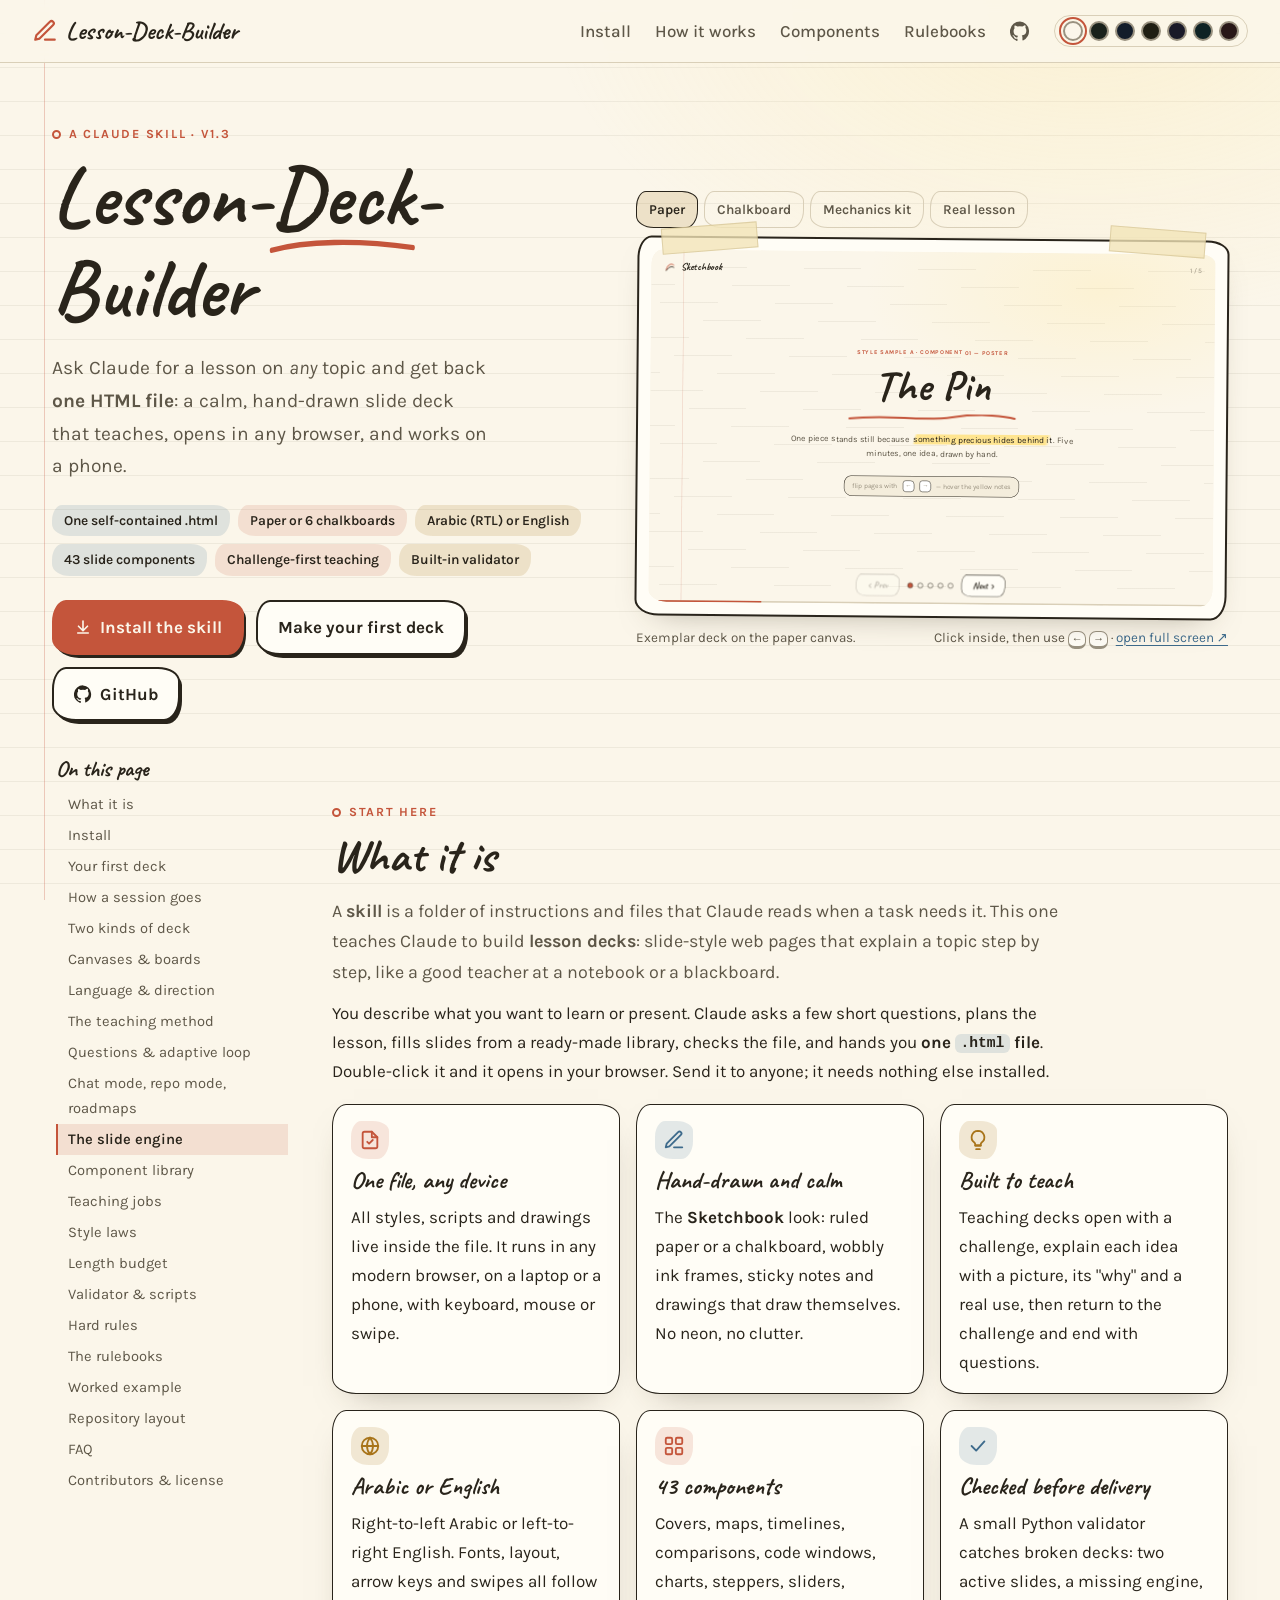
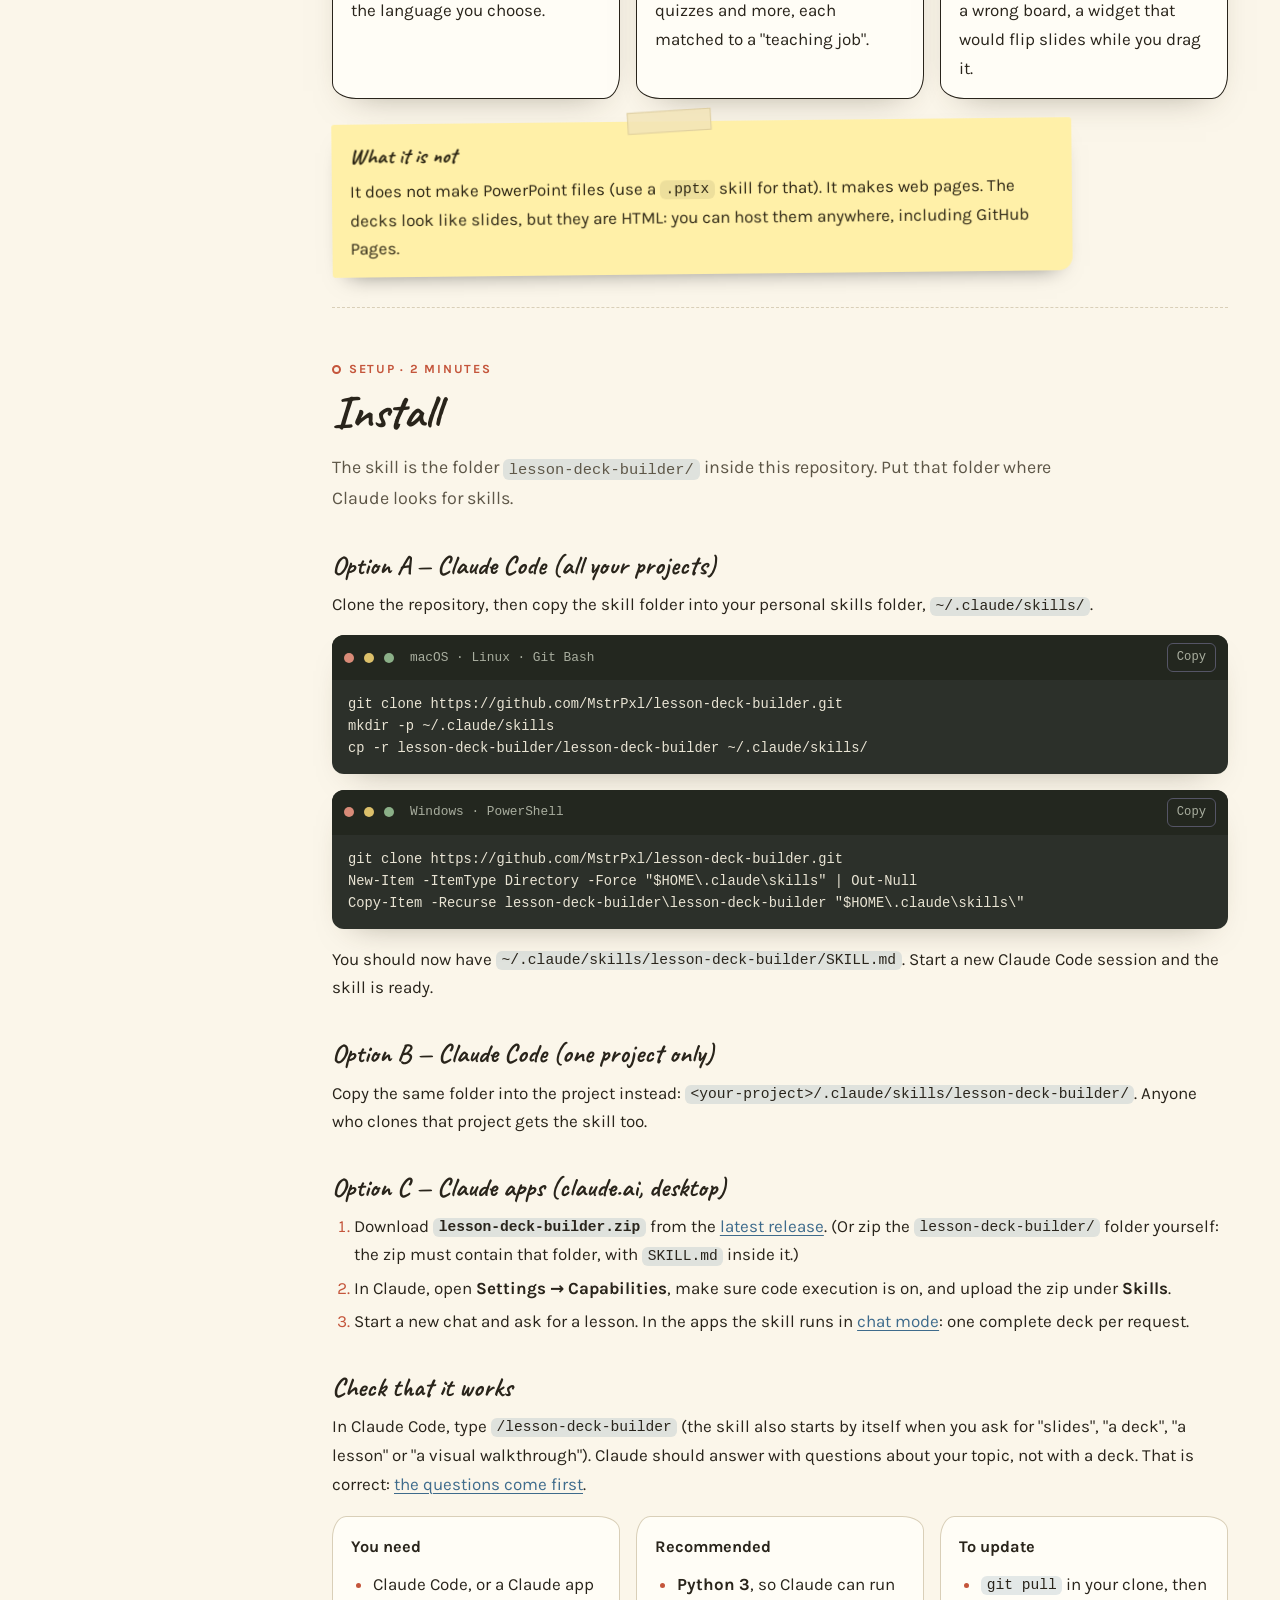
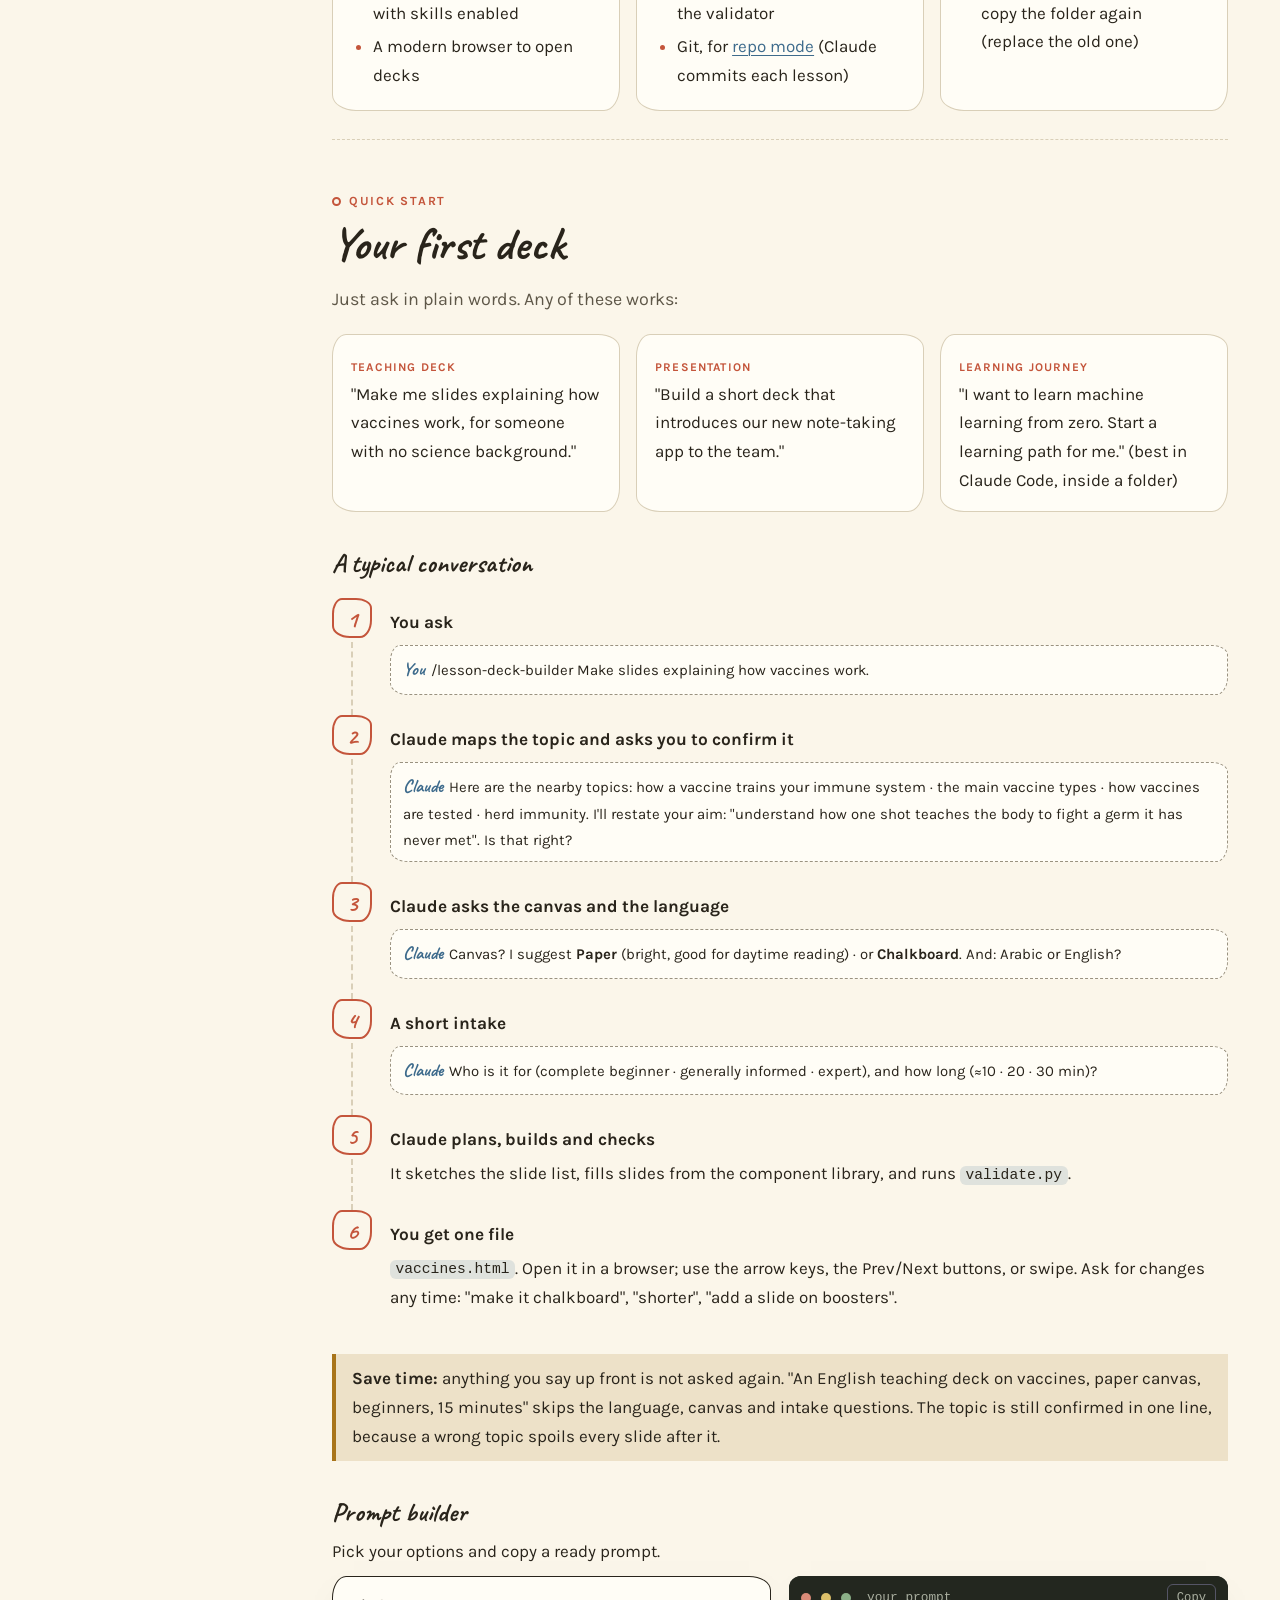
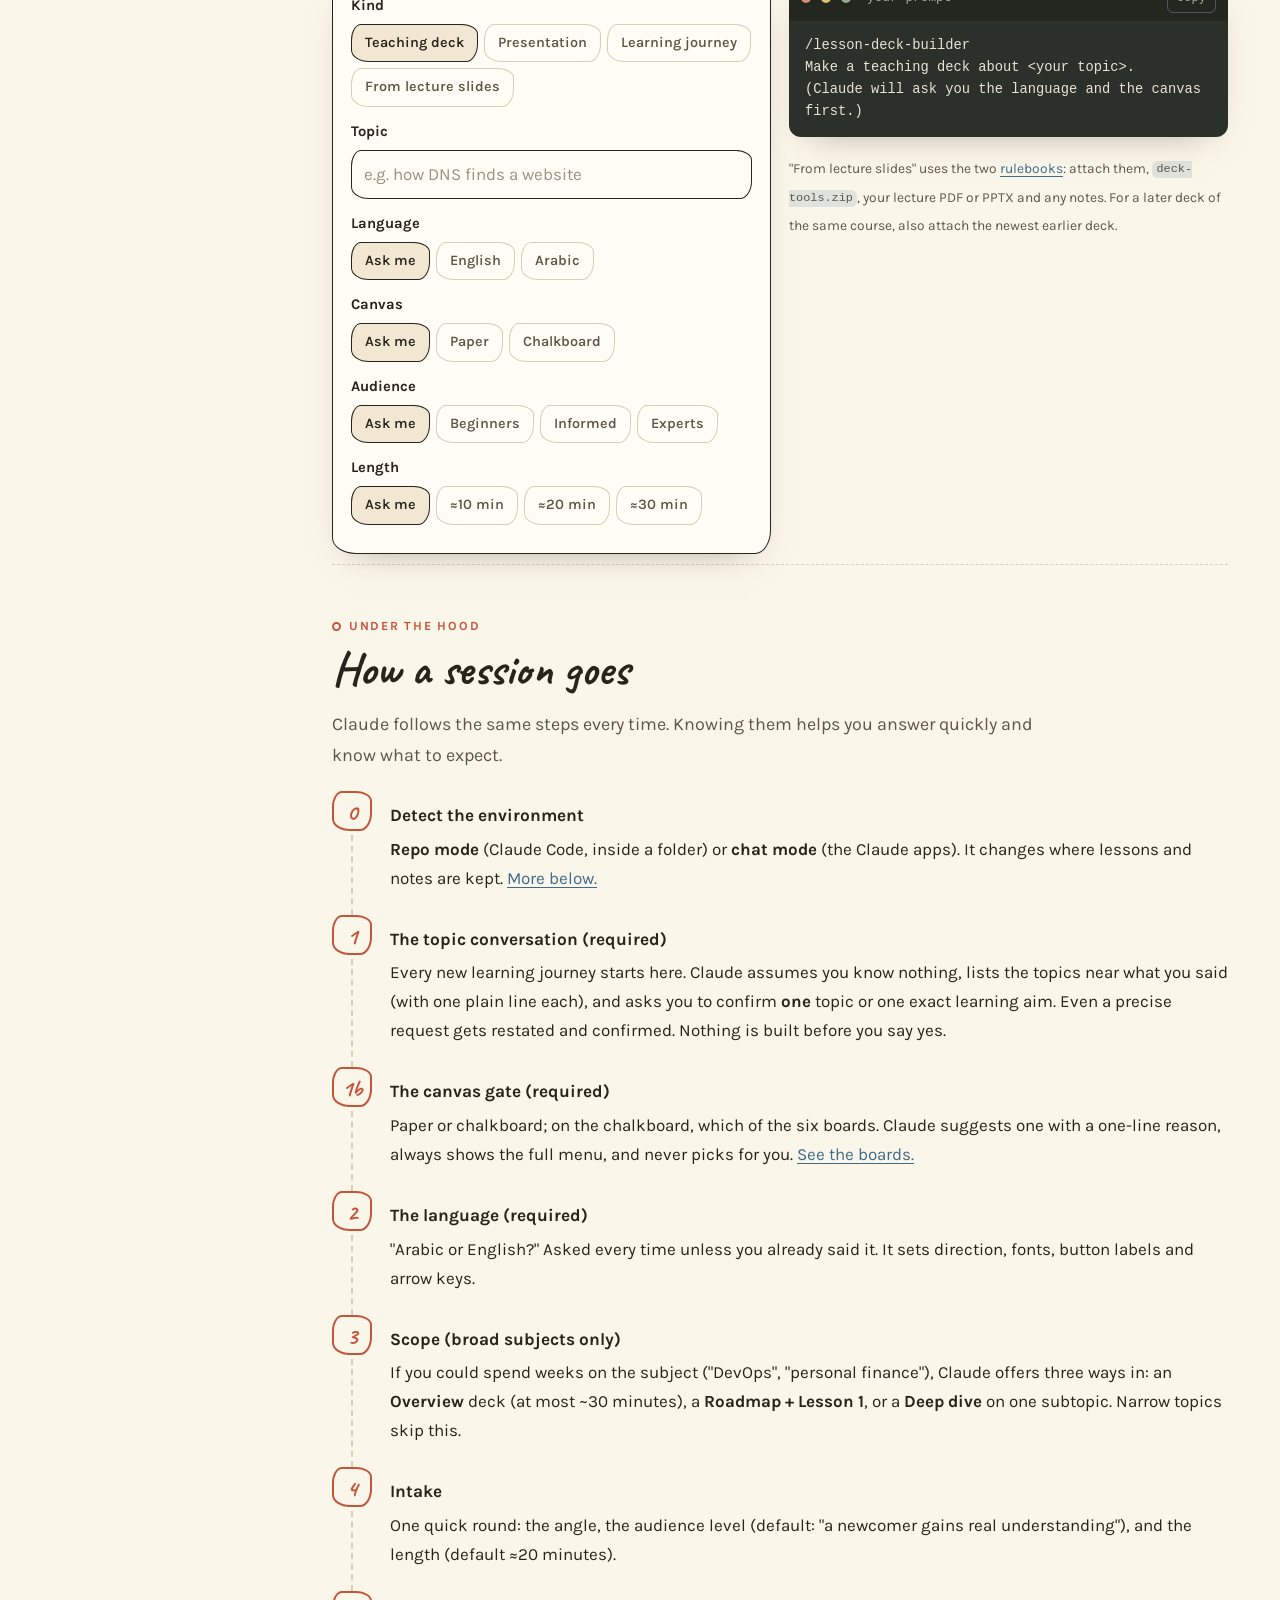
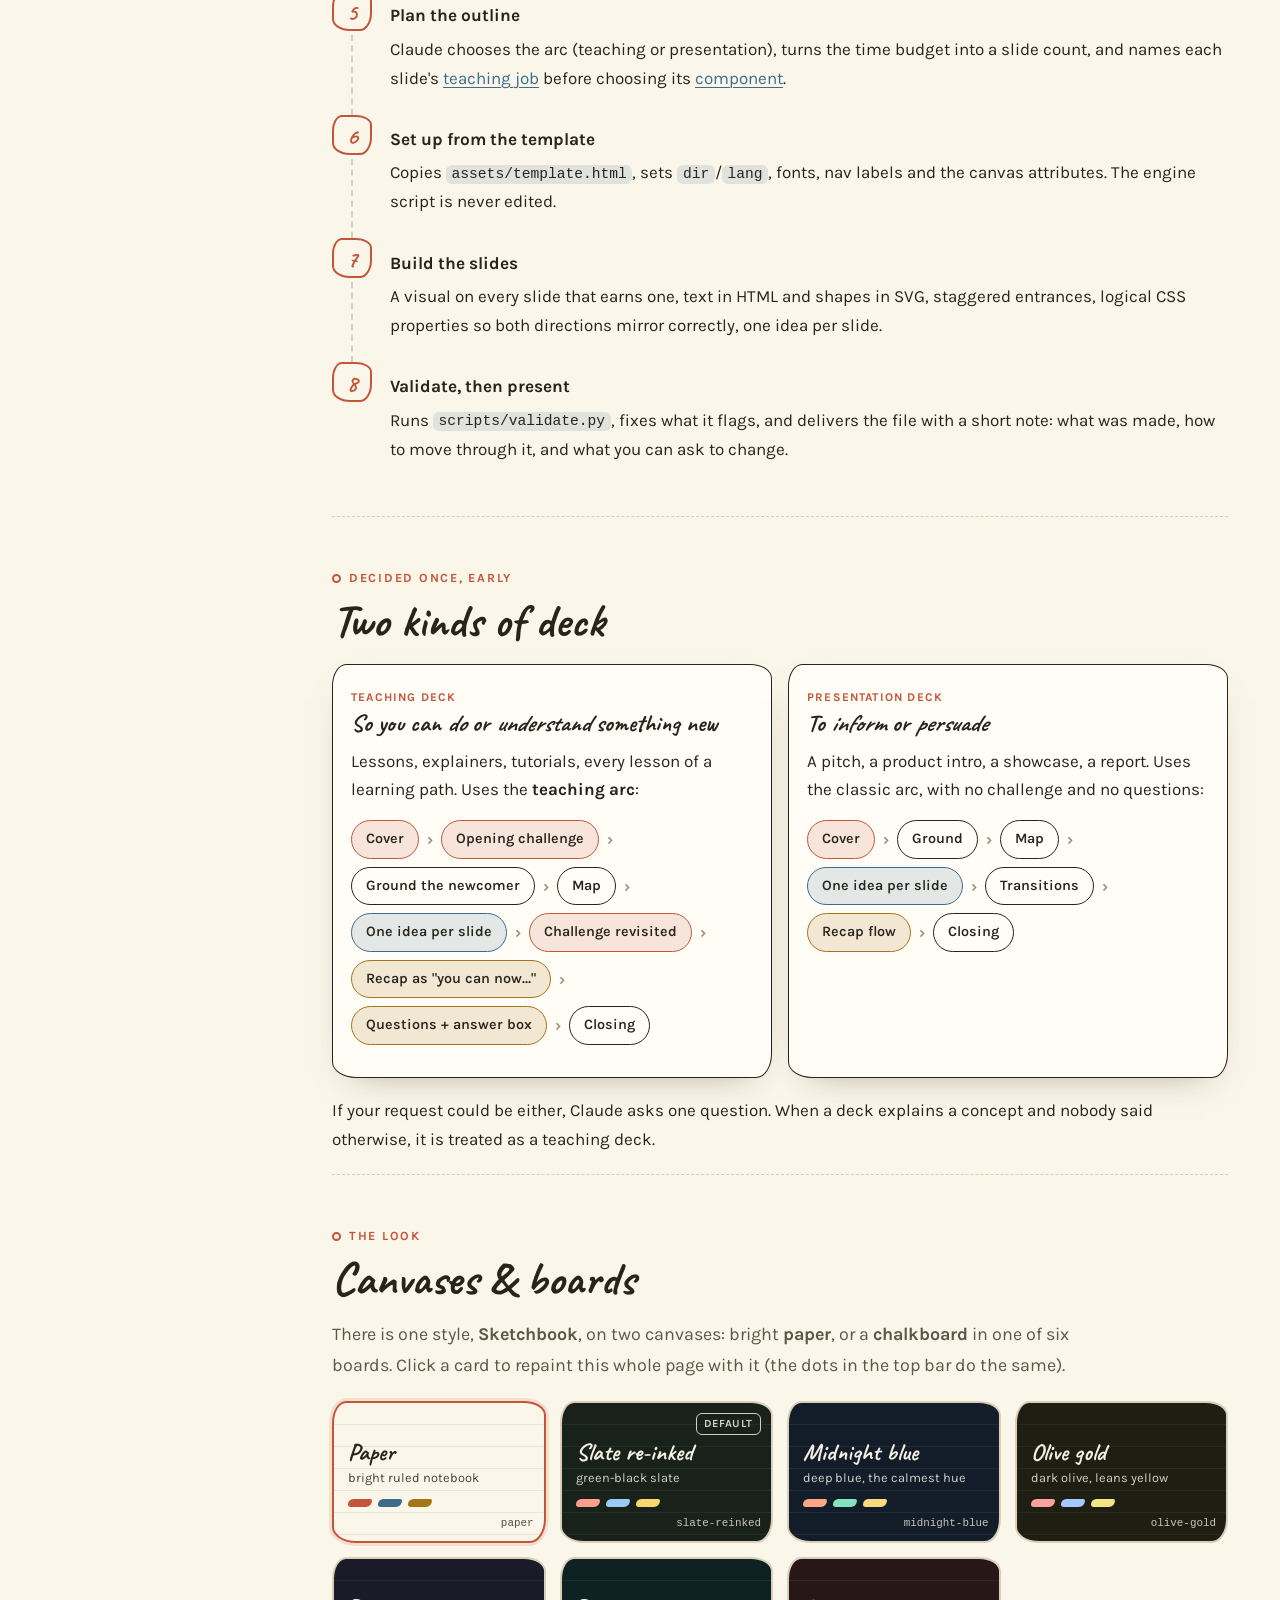
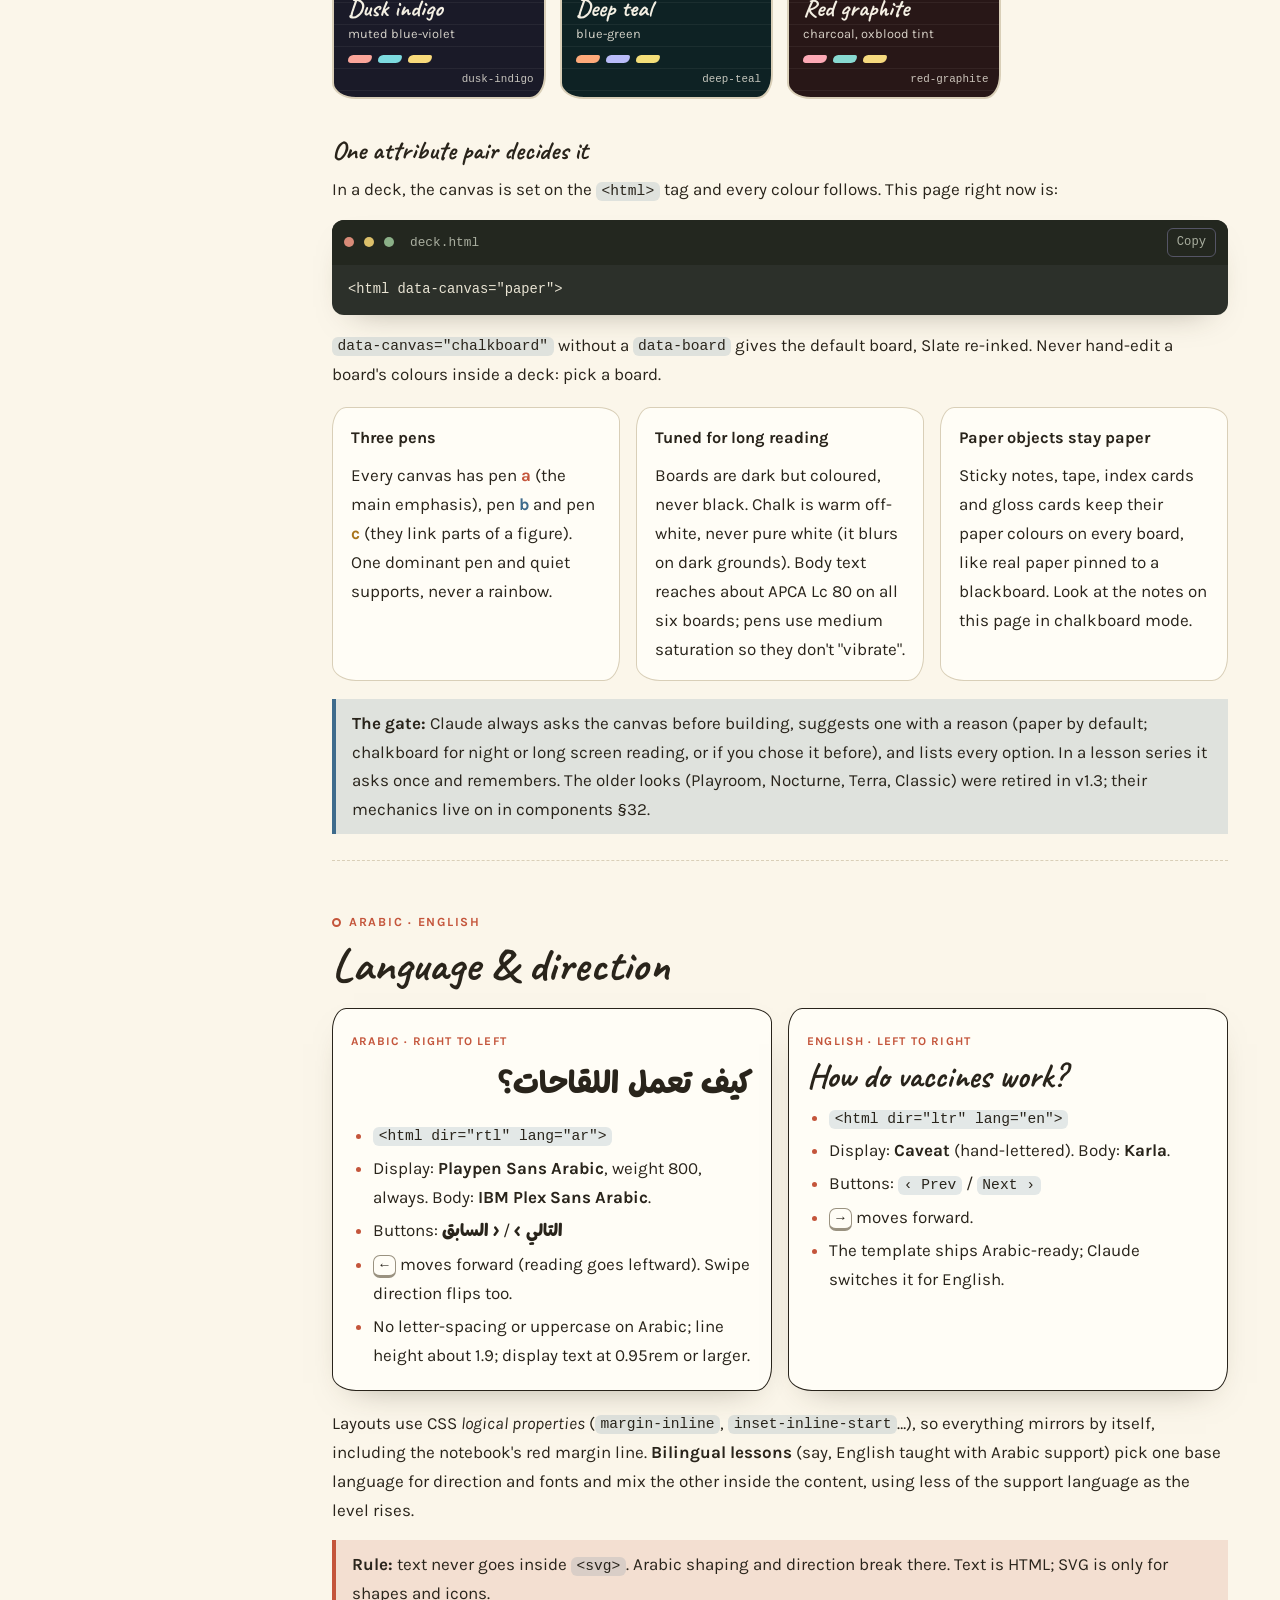
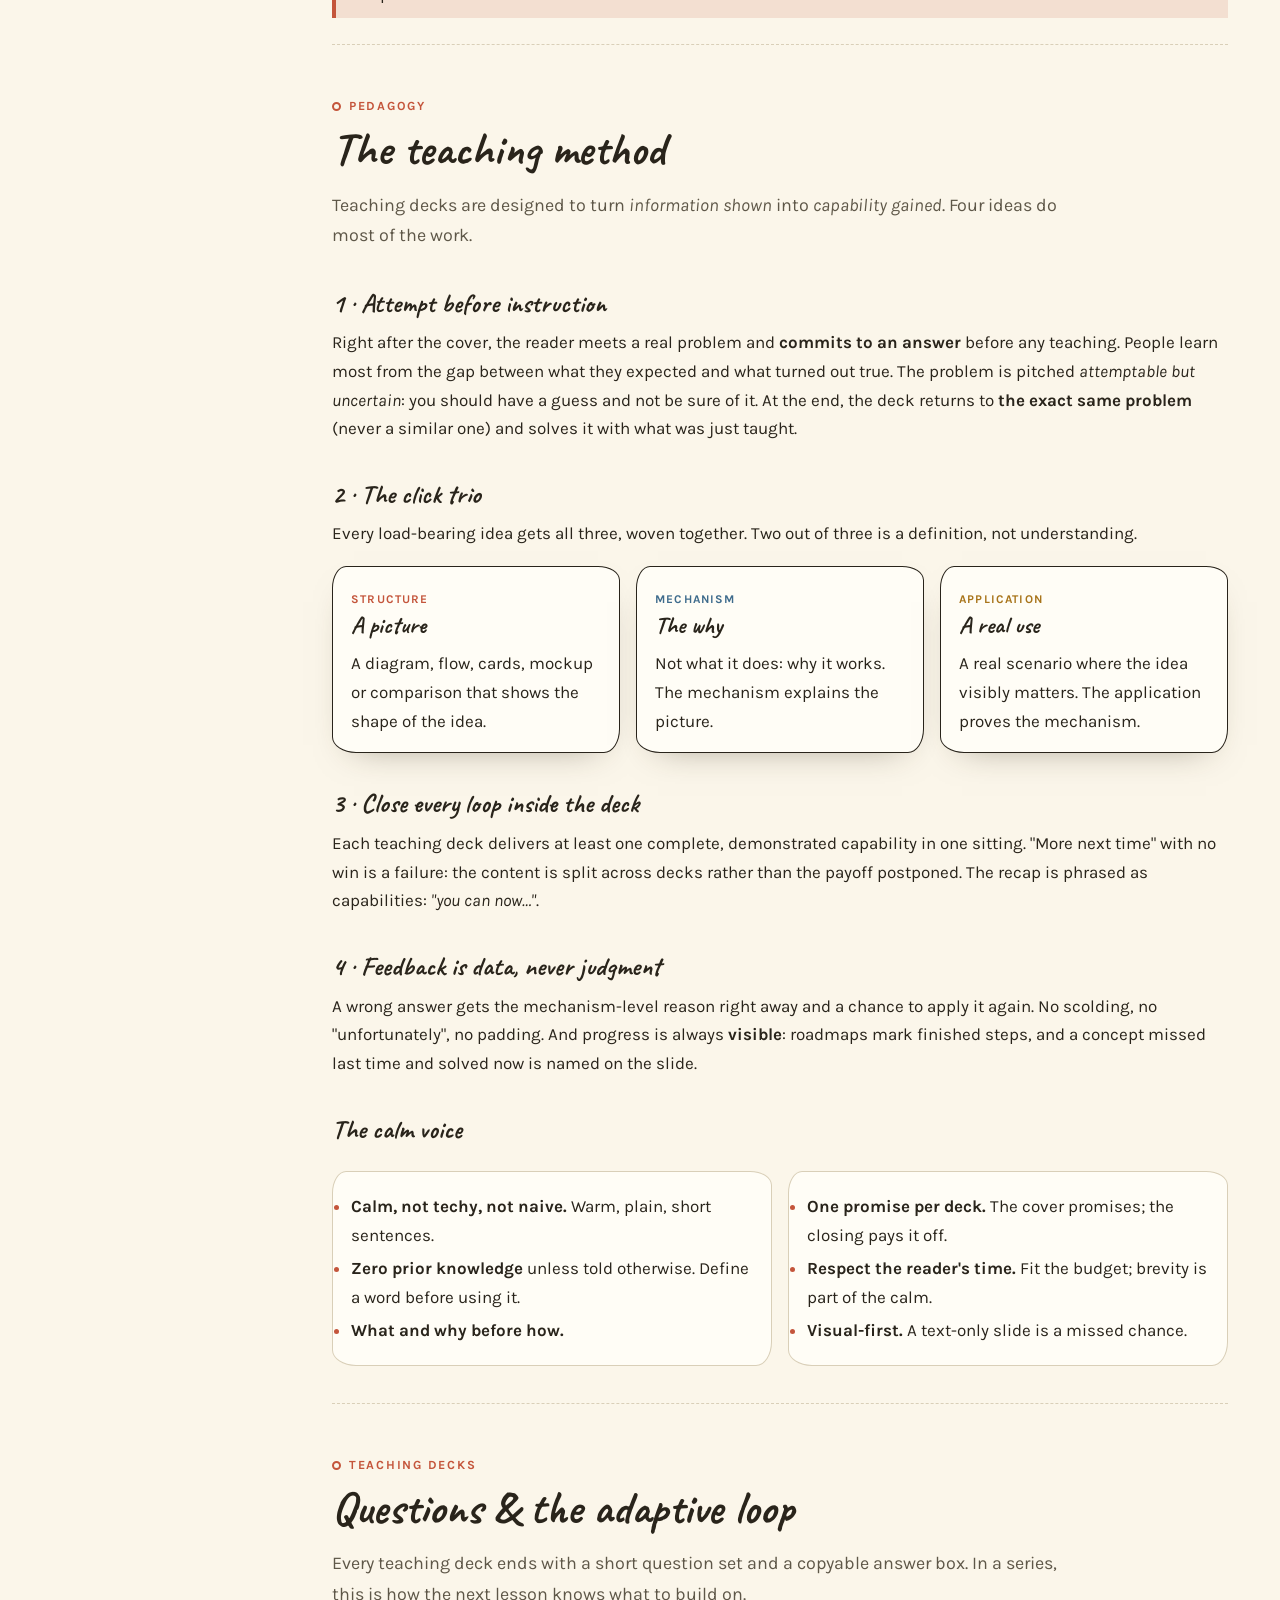
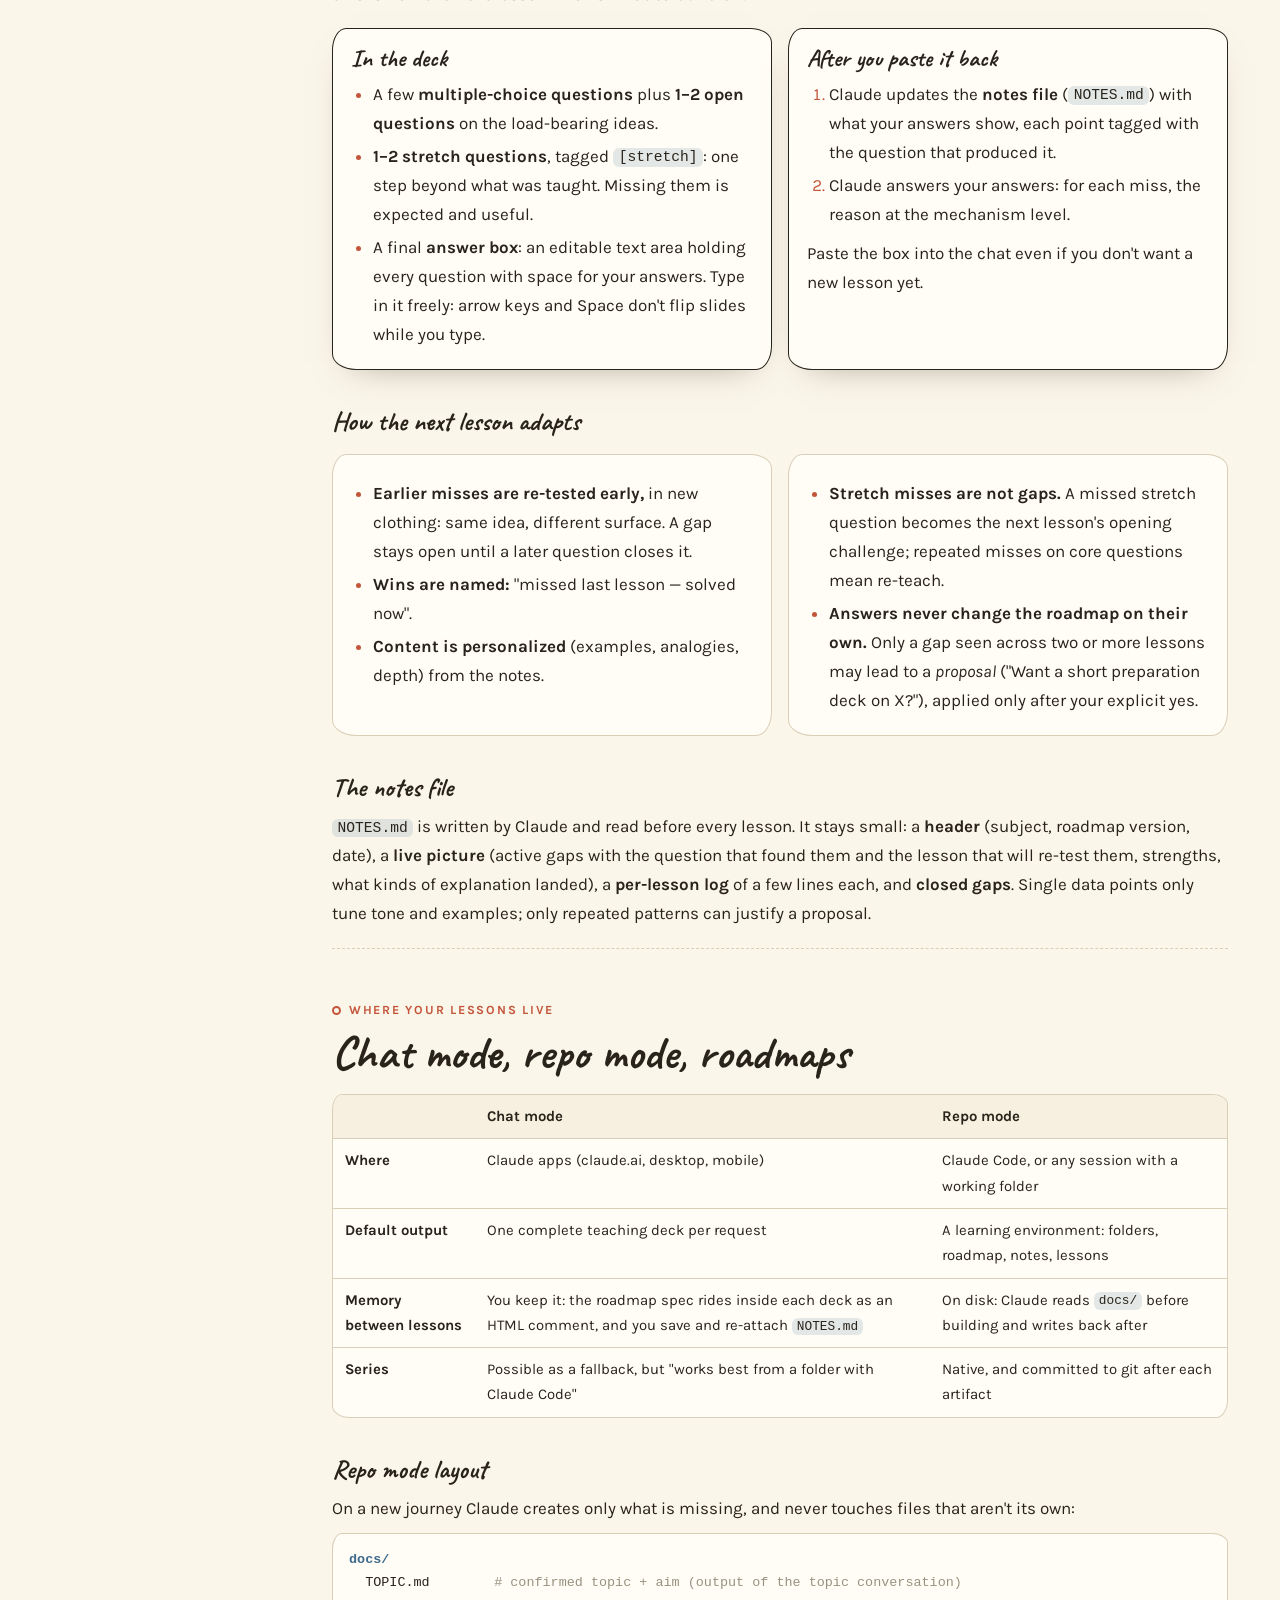
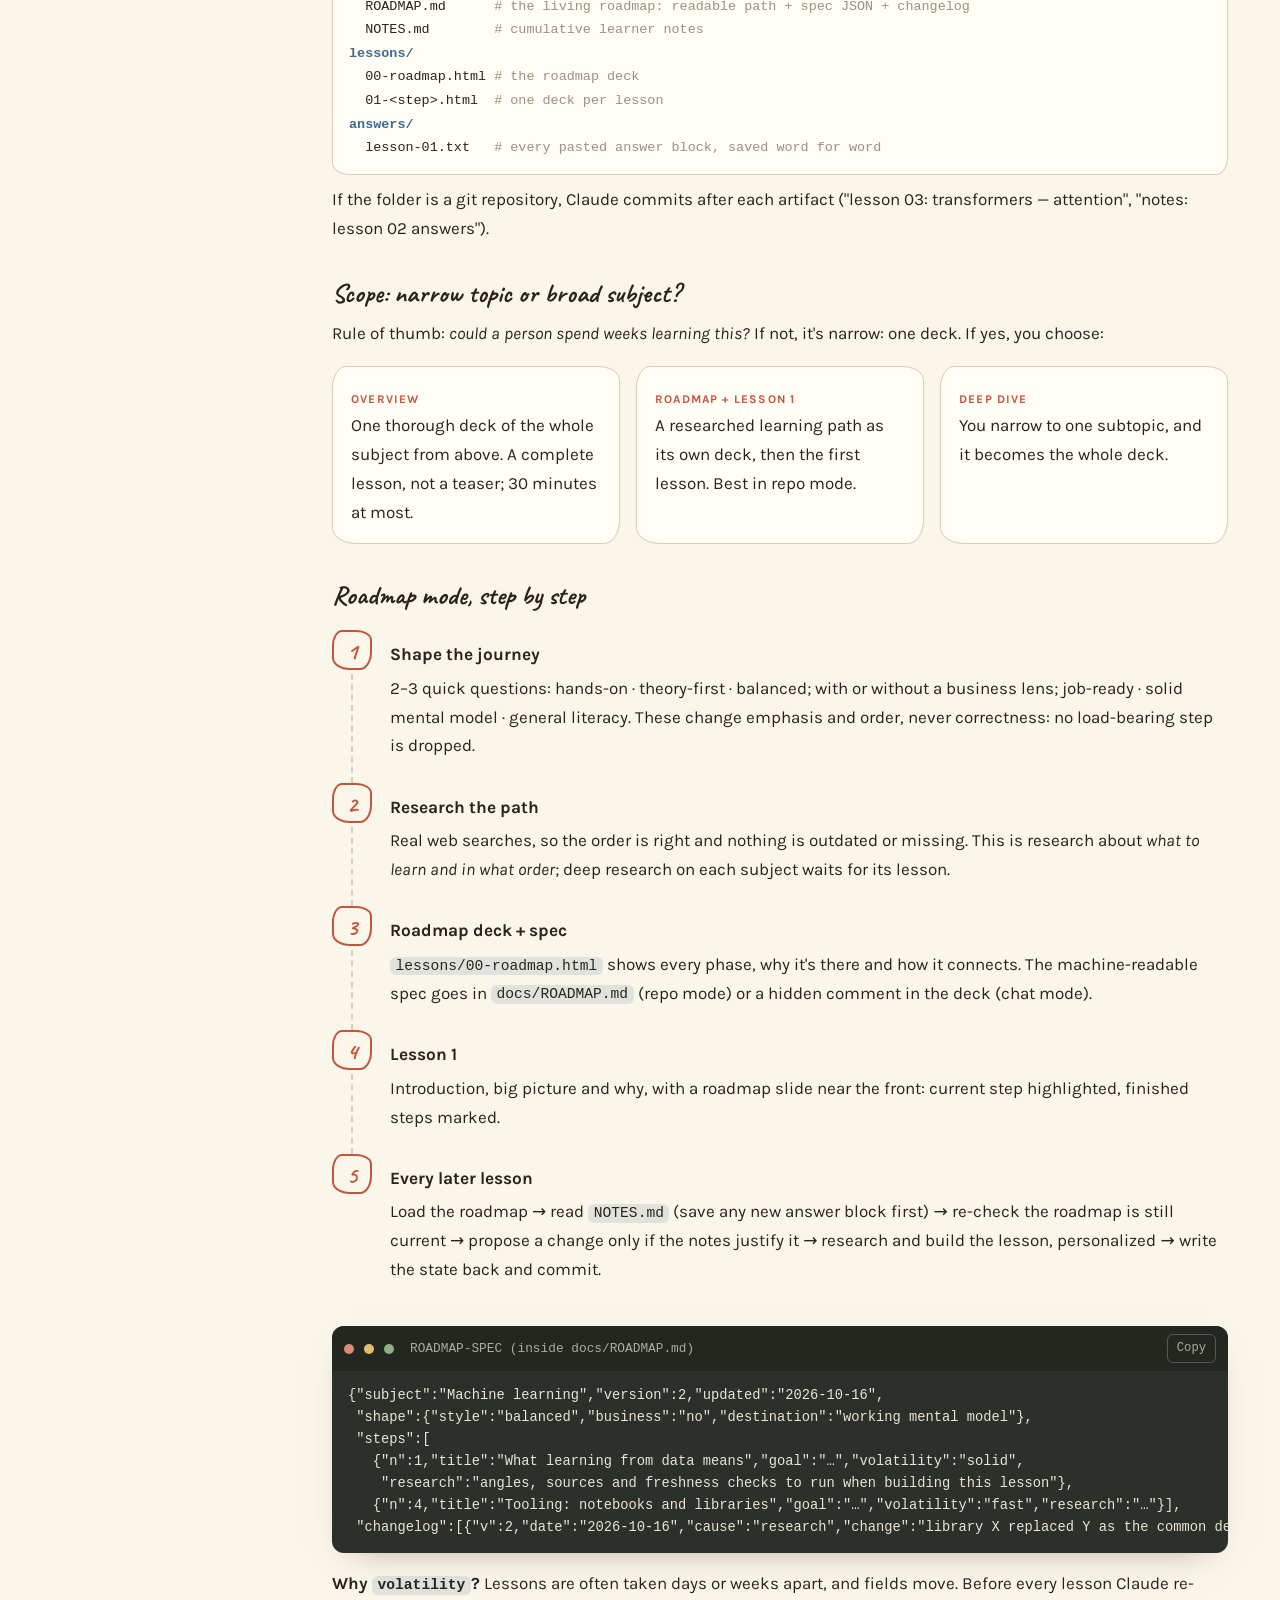
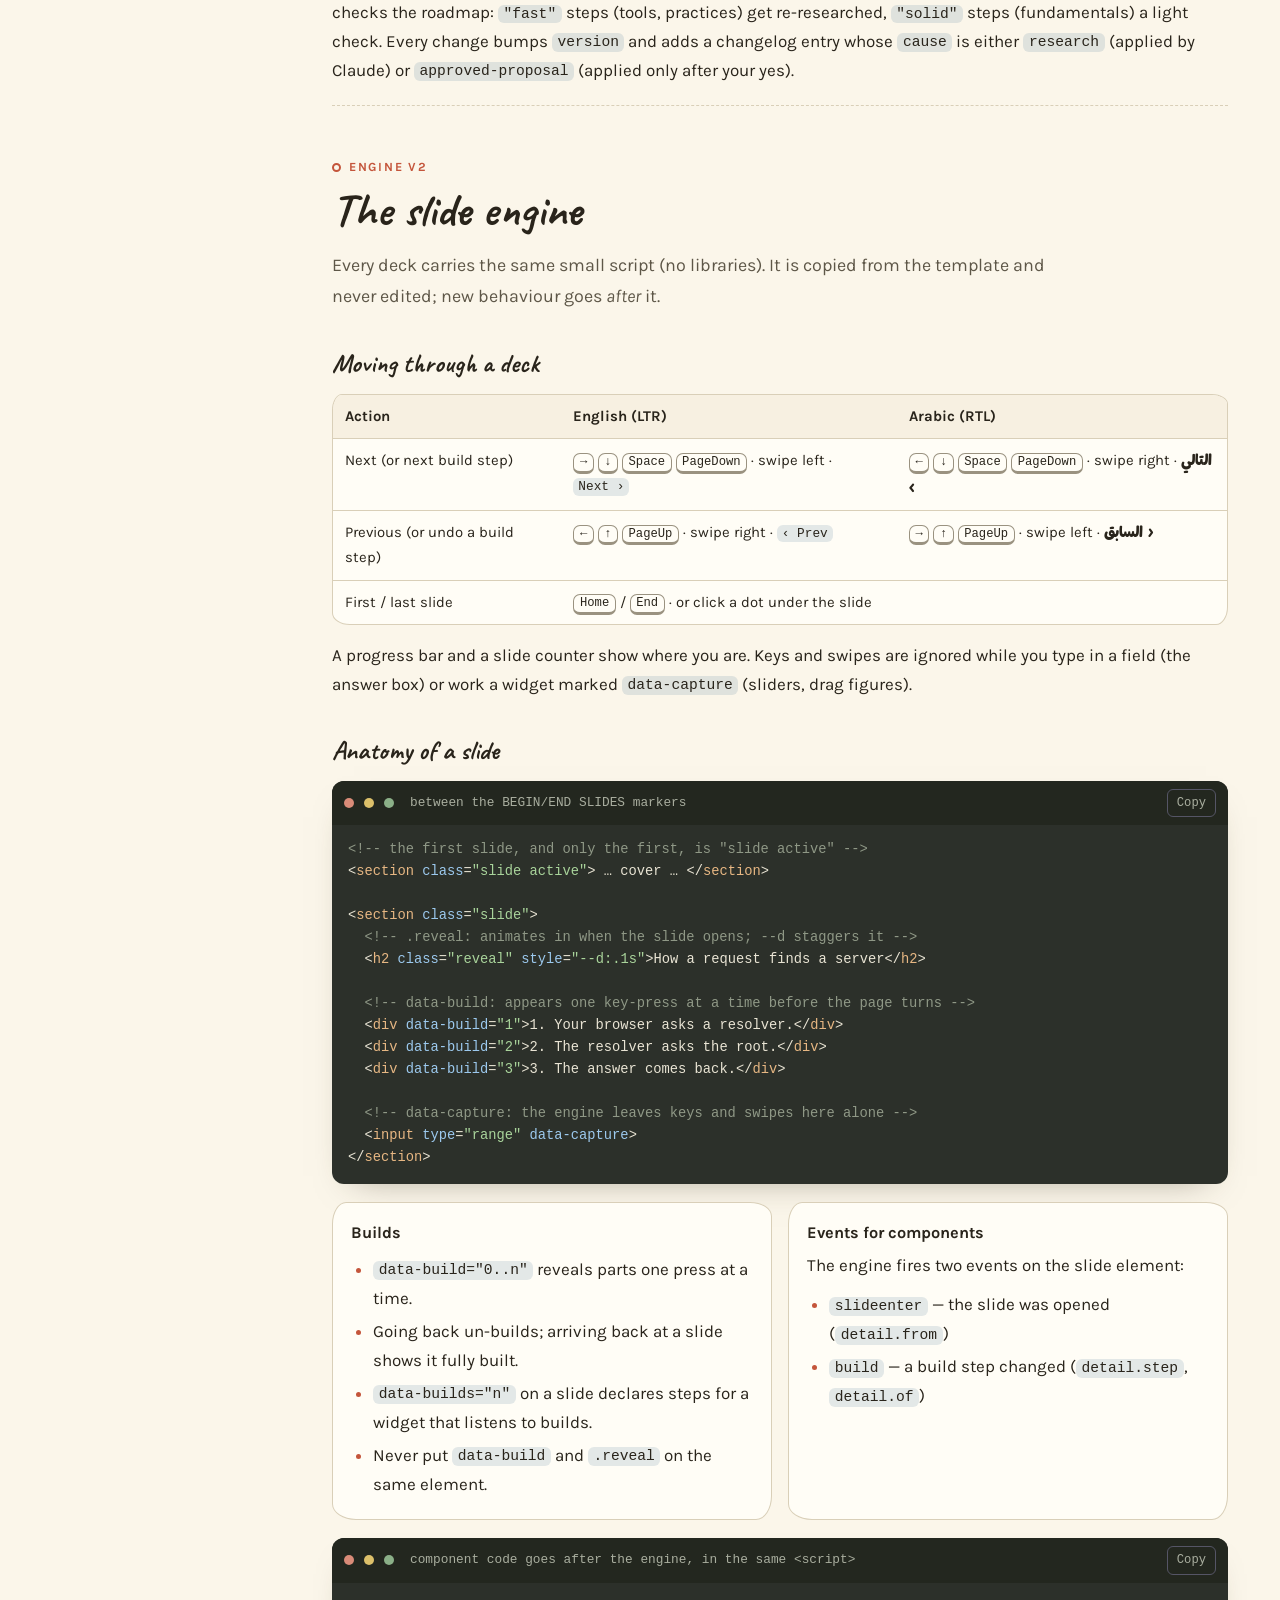
==== commit 718c5107: "Rulebooks 1.9/1.3: code to deck-tools, history to a changelog, size caps Every run reads both rulebo" ====
--- a/index.html
+++ b/index.html
@@ -260,7 +260,7 @@
     <div>
       <div class="code" style="margin-top:0"><div class="bar"><i style="background:#d98b78"></i><i style="background:#dcc06a"></i><i style="background:#8bb088"></i><span class="t">your prompt</span><button class="copy" id="pb-copy" type="button">Copy</button></div>
 <pre id="pb-out" aria-live="polite"></pre></div>
-      <p class="muted"><small>"From lecture slides" uses the two <a href="#rulebooks">rulebooks</a>: attach them, your lecture PDF or PPTX and any notes. For a later deck of the same course, also attach the newest earlier deck.</small></p>
+      <p class="muted"><small>"From lecture slides" uses the two <a href="#rulebooks">rulebooks</a>: attach them, <code>deck-tools.zip</code>, your lecture PDF or PPTX and any notes. For a later deck of the same course, also attach the newest earlier deck.</small></p>
     </div>
   </div>
 </section>
@@ -681,6 +681,7 @@
     <tbody><tr><td>≈ 10 min</td><td>8–10</td></tr><tr><td>≈ 20 min (default)</td><td>14–16</td></tr><tr><td>≈ 30 min</td><td>16–20</td></tr></tbody>
   </table></div>
   <p>In teaching decks, the opening challenge, the challenge revisited and the question set count <strong>inside</strong> this budget: they replace content slides, they are never added on top.</p>
+  <div class="aside">This slide budget is for ordinary decks. Decks made from lecture slides with the <a href="#rulebooks">slides rulebook</a> are measured differently: in words only, up to 2 × the lecture's words, with no slide-count limit.</div>
 </section>
 
 <!-- ============ VALIDATE ============ -->
@@ -761,21 +762,30 @@
 
   <div class="grid g2">
     <div class="card">
-      <span class="tag">rulebooks/slides-rulebook.md · v1.7</span>
+      <span class="tag">rulebooks/slides-rulebook.md · v1.9</span>
       <h3>Slides Rulebook</h3>
-      <p>How to turn one lecture into one deck that is <strong>complete</strong>, <strong>shorter to read</strong> than the slides, in <strong>plain English (A2–B1)</strong>, split into <strong>topics that each stand alone</strong>, taught with research-backed methods, and <strong>phone first</strong>. It also keeps every deck of a course consistent, from the first lecture to the last.</p>
+      <p>How to turn one lecture into one deck that is <strong>complete</strong>, <strong>easier to digest</strong> than the slides (in <strong>at most twice their words</strong>), in <strong>plain English (A2–B1)</strong>, split into <strong>topics that each stand alone</strong>, taught with research-backed methods, and <strong>phone first</strong>. It also keeps every deck of a course consistent, from the first lecture to the last.</p>
       <p><a href="https://github.com/MstrPxl/lesson-deck-builder/blob/main/rulebooks/slides-rulebook.md">Read it on GitHub ↗</a></p>
     </div>
     <div class="card">
-      <span class="tag">rulebooks/questions-rulebook.md · v1.2.1</span>
+      <span class="tag">rulebooks/questions-rulebook.md · v1.3</span>
       <h3>Questions Rulebook</h3>
       <p>How to add a <strong>final quiz</strong> to a deck: about 10 minutes, several kinds of questions, marked on the page with a reason for every answer, and a score slide that sends you back to the topics you missed. Works with the slides rulebook or on its own, for any subject.</p>
       <p><a href="https://github.com/MstrPxl/lesson-deck-builder/blob/main/rulebooks/questions-rulebook.md">Read it on GitHub ↗</a></p>
     </div>
   </div>
 
+  <div class="note"><span class="nt">New in 1.8: easier to digest, not shorter</span>
+    The goal is no longer a deck <em>shorter</em> than the slides. It is a deck that is <strong>easier to digest</strong>: plain words even when they're longer, full sentences instead of bullet fragments, the "why", and a concrete example for every key idea.
+    <ul>
+      <li><strong>Ceiling:</strong> at most <strong>2 ×</strong> the source's words (its text plus the words in its figures and tables). Never more.</li>
+      <li><strong>Words only:</strong> there is no limit on the number of slides. Each slide stays a small chunk (about 50–70 words), so more explanation means more slides, not denser ones.</li>
+      <li><strong>If a deck runs long,</strong> the deck's own extras (a second example, an analogy) are cut first. Facts and exact definitions are never cut; if they alone wouldn't fit, Claude stops and asks you.</li>
+    </ul>
+  </div>
+
   <h3>How to use them</h3>
-  <p><strong>First deck of a course</strong> — attach the two rulebooks and the lecture file, then send:</p>
+  <p><strong>First deck of a course</strong> — attach the two rulebooks, <code>deck-tools.zip</code> and the lecture file, then send:</p>
   <div class="code"><div class="bar"><i style="background:#d98b78"></i><i style="background:#dcc06a"></i><i style="background:#8bb088"></i><span class="t">prompt · first deck</span><button class="copy">Copy</button></div>
 <pre><code>/lesson-deck-builder
 Follow slides-rulebook.md for the attached lecture, and end the deck with a final quiz following questions-rulebook.md. Read the attached notes before planning.
@@ -794,7 +804,7 @@
       <tr><td>The lecture (PDF or PPTX)</td><td>Always; one deck per lecture file</td><td>Yours</td></tr>
       <tr><td>Earlier decks of the course</td><td>From the 2nd deck on (at least the newest)</td><td>Yours (see the <a href="#example">example</a>)</td></tr>
       <tr><td><code>deck-notes-general.md</code>, <code>&lt;course&gt;-notes.md</code></td><td>Whenever they exist: experience notes, not rules</td><td>No — optional; the first deck of a course creates the course notes</td></tr>
-      <tr><td><code>deck-tools.zip</code></td><td>Whenever it exists: helper scripts</td><td>No — optional; the rulebooks carry the code they need</td></tr>
+      <tr><td><code>deck-tools.zip</code></td><td><strong>Always</strong>: the code both rulebooks point to, plus helper scripts. Unzip, then run <code>bash deck-tools/setup_tools.sh</code> once per session</td><td>Yes, <a href="https://github.com/MstrPxl/lesson-deck-builder/tree/main/rulebooks/deck-tools"><code>rulebooks/deck-tools/</code></a> and the zip in the <a href="https://github.com/MstrPxl/lesson-deck-builder/releases/latest">release</a></td></tr>
     </tbody>
   </table></div>
   <p>The attachments decide the case: <strong>A</strong> first deck of a course (asks the canvas gate and exam focus once), <strong>B</strong> a later deck (reuses the newest deck as the "shell" and asks only what's new), <strong>C</strong> decks of another course attached (settings don't carry over).</p>
@@ -807,11 +817,22 @@
       <tr><td><strong>G2</strong> English at A2–B1</td><td>Everyday words, short sentences</td><td><code>plain_check.py</code>: ≥98% known words, no sentence over 20 words</td></tr>
       <tr><td><strong>G3</strong> Independent topics</td><td>Any topic understood alone; no unexplained word</td><td>Gloss and acronym checks; a "cold read"</td></tr>
       <tr><td><strong>G4</strong> Best ways to teach</td><td>The Concept Pattern and teaching rules TE1–TE10</td><td>Checklist</td></tr>
-      <tr><td><strong>G5</strong> Shorter than the slides</td><td>Fewer slides (≈0.8×) and no more words than the source</td><td>Word budget</td></tr>
+      <tr><td><strong>G5</strong> Easier to digest, in at most twice the words</td><td>Plain, full explanations with an example for every key idea, in small chunks; at most 2 × the source's words, with no slide-count limit</td><td><code>plain_check.py</code>: words ≤ 200% of the source; Concept Pattern, words per slide, cold read</td></tr>
       <tr><td><strong>G6</strong> Phone first</td><td>Works upright on a phone, unchanged on a laptop</td><td>Checks at 390×844, 360, 320 and sideways</td></tr>
     </tbody>
   </table></div>
-  <p>When rules conflict: correctness first, then completeness (the word budget gives way to it), then the budget, then understandability, then teaching method, then style.</p>
+  <p>When rules conflict: correctness first, then completeness, then the 2 × word ceiling, then ease of understanding, then teaching method, then style. Completeness and the ceiling are both hard limits: extras are cut to meet the ceiling, and if the facts alone wouldn't fit, Claude asks you.</p>
+  <h3>Where the extra words go</h3>
+  <p>The room between the source's word count and the ceiling is spent in this order, and cut from the bottom up when a deck runs long:</p>
+  <ol>
+    <li>Plain words and full sentences, even when they're longer than the slides' wording.</li>
+    <li>A concrete example for every key idea, and a worked example for every procedure, calculation or piece of code.</li>
+    <li>The "why": the mechanism in a sentence or two.</li>
+    <li>Help where it's needed: visible glosses, a plain reading beside every exact quote, background the slides assume.</li>
+    <li>The common mistake, named and corrected.</li>
+    <li>A second example or an analogy, only for ideas students often find hard.</li>
+  </ol>
+  <p>Never padding, repeats or decorative stories: the ceiling is a limit, not a goal.</p>
 
   <h3>What's inside each file</h3>
   <div class="grid g2">
@@ -819,15 +840,15 @@
       <li><strong>Workflow W1–W11</strong>: read every page (text and images), measure the source's words, build a fact ledger, research every key concept, order for learning, plan, confirm only real decisions, write a term sheet, draft, build, check, deliver, update notes.</li>
       <li><strong>Rule families</strong> with IDs you can cite in feedback: L (language), T (terms), TE (teaching), F (fidelity), V (visuals), M (phone), N (navigation), Q (checks).</li>
       <li><strong>The Concept Pattern</strong>: ask · plain idea + case · name it · picture · why it works · worked example · common mistake · check.</li>
-      <li><strong>Settings</strong> (§11): vocabulary level, Arabic support, deck shape, budget, quiz on/off, glossary, navigation, exact wording…</li>
-      <li><strong>Appendices</strong>: <code>plain_check.py</code> (language/budget checker), topic bar, glossary, phone layer code, and the independent checker's brief.</li>
+      <li><strong>Settings</strong> (§11): vocabulary level, Arabic support, deck shape, word ceiling (2 × by default; Tighter 1.5 ×; Shorter, the old rule), quiz on/off, glossary, navigation, exact wording…</li>
+      <li><strong>Appendices</strong>: what the checker, topic bar, glossary, phone layer and checker's brief do and where they go; their code is in <code>deck-tools</code>.</li>
     </ul></div>
     <div class="card soft"><b>Questions rulebook</b><ul>
       <li><strong>Goals QG1–QG5</strong>: answerable from the deck alone, fair but challenging, ≈10 minutes, covers every topic, marks itself and teaches.</li>
       <li><strong>Method</strong>: list what the deck teaches by kind of knowledge, match each to the best question kinds, pick 6–9 kinds, about 2 items each.</li>
       <li><strong>Nine proven kinds</strong>: Choose one · True or false · Fill the gap (word bank) · Match · Put in order · Sort into groups · Find the mistake · Work it out · Label the figure. Plus six ready-to-build kinds and a list of rejected ones (with reasons).</li>
       <li><strong>Layout</strong>: intro slide, one slide per kind, a live score slide with "Revisit" buttons per missed topic, and "Try the quiz again".</li>
-      <li><strong>Appendices</strong>: markup, CSS and script for every kind, a Playwright browser walk, and a worked example.</li>
+      <li><strong>Appendices</strong>: the quiz markup, CSS, script and browser walk (code in <code>deck-tools</code>), and a worked example.</li>
     </ul></div>
   </div>
 
@@ -837,7 +858,7 @@
     <thead><tr><th>Comment</th><th>What it holds</th></tr></thead>
     <tbody>
       <tr><td><code>&lt;!-- COURSE --&gt;</code></td><td>The course's standing choices: canvas and board, exam focus, settings, field words, deck number. Later decks copy it, so nothing is asked twice.</td></tr>
-      <tr><td><code>&lt;!-- BUDGET --&gt;</code></td><td>The source's word count (text + words inside figures).</td></tr>
+      <tr><td><code>&lt;!-- BUDGET --&gt;</code></td><td>The source's word count (text + words inside figures). The deck's ceiling is twice this number.</td></tr>
       <tr><td><code>&lt;!-- FACT-LEDGER --&gt;</code></td><td>Every fact of the lecture, by page, with where the deck teaches it.</td></tr>
       <tr><td><code>&lt;!-- SOURCES --&gt;</code></td><td>The research behind the deck: fidelity checks, misconceptions, slide errors.</td></tr>
       <tr><td><code>&lt;!-- QUIZ-MAP --&gt;</code></td><td>Each quiz item: kind, answer, source page, topic.</td></tr>
@@ -845,7 +866,7 @@
     </tbody>
   </table></div>
 
-  <div class="note blue"><span class="nt">Tools the rulebooks may use</span>Python 3 for <code>validate.py</code> and <code>plain_check.py</code> (it needs <code>pip install wordfreq</code> and downloads the free CEFR-J word list on first run). Optional: <code>pdftotext</code> and <code>tesseract</code> for counting the source's words, and Playwright for the quiz's browser walk. If code can't run, Claude says so in the report instead of inventing numbers.</div>
+  <div class="note blue"><span class="nt">The rulebooks' code: deck-tools</span>Every run reads both rulebooks in full, so their code lives in <code>deck-tools</code> instead: <code>plain_check.py</code>, <code>quiz_walk.py</code>, the checker's brief, and <code>snippets/</code> (topic bar, glossary, phone layer, quiz markup/CSS/script). Setup copies the scripts into place. Both rulebooks have a <strong>size cap</strong> (110,000 and 32,000 characters) that <code>deck-tools/size_check.py</code> checks, and their version history lives in <code>rulebooks-changelog.md</code>. Since 1.9/1.3 a run reads about 104,000 + 29,000 characters instead of 140,126 + 65,805.<br><br><strong>Tools they use:</strong> Python 3 for <code>validate.py</code> and <code>plain_check.py</code> (it needs <code>pip install wordfreq</code> and downloads the free CEFR-J word list on first run). Optional: <code>pdftotext</code> and <code>tesseract</code> for counting the source's words, and Playwright for the quiz's browser walk. If code can't run, Claude says so in the report instead of inventing numbers.</div>
 </section>
 
 <!-- ============ EXAMPLE ============ -->
@@ -870,6 +891,7 @@
       <tr><th>Quiz</th><td>16 items in 9 kinds: Choose one, True or false, Fill the gap, Match, Sort, Put in order, Find the mistake, Work it out, Label the figure</td></tr>
       <tr><th>Extras</th><td>A deck glossary ("Words in this deck"), tap-to-define terms, builds, and the phone layer</td></tr>
       <tr><th>Checks</th><td><code>validate.py</code> clean; independent check run four times until nothing was missing, weakened, contradicted or misquoted</td></tr>
+      <tr><th>Words</th><td>2,105 words outside the quiz, for a 989-word lecture (213%, measured with <code>plain_check.py</code>). It was built under rulebook v1.7, where exact definitions could push a deck past its word limit. Under v1.8's 2 × ceiling (1,978 words), about 130 words of the deck's own additions would be cut.</td></tr>
     </tbody>
   </table></div>
 
@@ -879,7 +901,7 @@
     <div class="card soft"><b>Take the quiz</b><p class="mt0">Click "Final quiz" in the topic bar. Answer, check, and watch the score slide send you back to missed topics.</p></div>
     <div class="card soft"><b>Read the records</b><p class="mt0">Open the file in a text editor and search for <code>COURSE</code>, <code>FACT-LEDGER</code> or <code>QUIZ-MAP</code> near the end.</p></div>
   </div>
-  <p class="muted"><small>The validator's "more than 20 slides" note is expected here: the slides rulebook makes one deck per lecture and replaces the skill's slide budget with a word budget. The deck quotes the lecture's definitions word for word (rule F2); those quotations belong to their original authors.</small></p>
+  <p class="muted"><small>The validator's "more than 20 slides" note is expected here: the slides rulebook makes one deck per lecture and measures its length in words, not slides. The deck quotes the lecture's definitions word for word (rule F2); those quotations belong to their original authors.</small></p>
 </section>
 
 <!-- ============ REPO ============ -->
@@ -906,6 +928,8 @@
 <span class="d">rulebooks/</span>
   slides-rulebook.md               <span class="m"># lecture slides → standalone study deck</span>
   questions-rulebook.md            <span class="m"># the self-marking final quiz</span>
+  rulebooks-changelog.md           <span class="m"># both rulebooks' version history (not read by runs)</span>
+  <span class="d">deck-tools/</span>                      <span class="m"># the rulebooks' code: checker, quiz walk, snippets/, setup, size_check</span>
 <span class="d">examples/</span>
   isy-05-cryptography.html         <span class="m"># a real deck built with the skill and both rulebooks</span>
 index.html, <span class="d">site/</span>                    <span class="m"># this documentation page (GitHub Pages)</span>
@@ -947,11 +971,13 @@
       <tr><td><strong>Skill v1.3</strong></td><td>2026-10-09</td><td>Sketchbook only; canvas gate with paper and six chalkboard boards; template rebuilt; retired styles' mechanics ported to §32.</td></tr>
       <tr><td>Skill v1.2.1</td><td>2026-10-07</td><td>Chalk grain removed; chalkboard text renders clean.</td></tr>
       <tr><td>Skill v1.2</td><td>2026-10-06</td><td>Use-case system; engine v2 (builds, capture guard, events); components §22–§31; validator upgrades.</td></tr>
+      <tr><td><strong>Slides rulebook 1.9 · Questions rulebook 1.3</strong></td><td>2026-10-17</td><td>Structure only, no rule changed: code moved to <code>deck-tools</code> 1.6, history to the rulebooks changelog, size caps with <code>size_check.py</code>.</td></tr>
+      <tr><td>Slides rulebook 1.8</td><td>2026-10-16</td><td>Easier to digest, not shorter: up to 2 × the source's words, never more; size measured in words only, no slide-count limit; <code>plain_check.py --ceiling</code>.</td></tr>
       <tr><td>Slides rulebook 1.7</td><td>2026-10-10</td><td>Fact ledger, required independent check, exact wording for every definition.</td></tr>
       <tr><td>Questions rulebook 1.2.1</td><td>2026-10-10</td><td>Goals over procedures; "Departures" line in the report.</td></tr>
     </tbody>
   </table></div>
-  <p>Full details: <a href="https://github.com/MstrPxl/lesson-deck-builder/blob/main/lesson-deck-builder/CHANGELOG.md">CHANGELOG.md</a> and the "Changes in…" notes at the top of each rulebook.</p>
+  <p>Full details: the skill's <a href="https://github.com/MstrPxl/lesson-deck-builder/blob/main/lesson-deck-builder/CHANGELOG.md">CHANGELOG.md</a> and the <a href="https://github.com/MstrPxl/lesson-deck-builder/blob/main/rulebooks/rulebooks-changelog.md">rulebooks changelog</a>.</p>
 
   <h3>Contributing</h3>
   <p>Issues and pull requests are welcome. If you change the skill: keep <code>SKILL.md</code> and the references consistent, run <code>scripts/use_cases.py</code> after touching component lists or use cases, run <code>validate.py</code> on the template and exemplars, and add a <code>CHANGELOG.md</code> entry.</p>
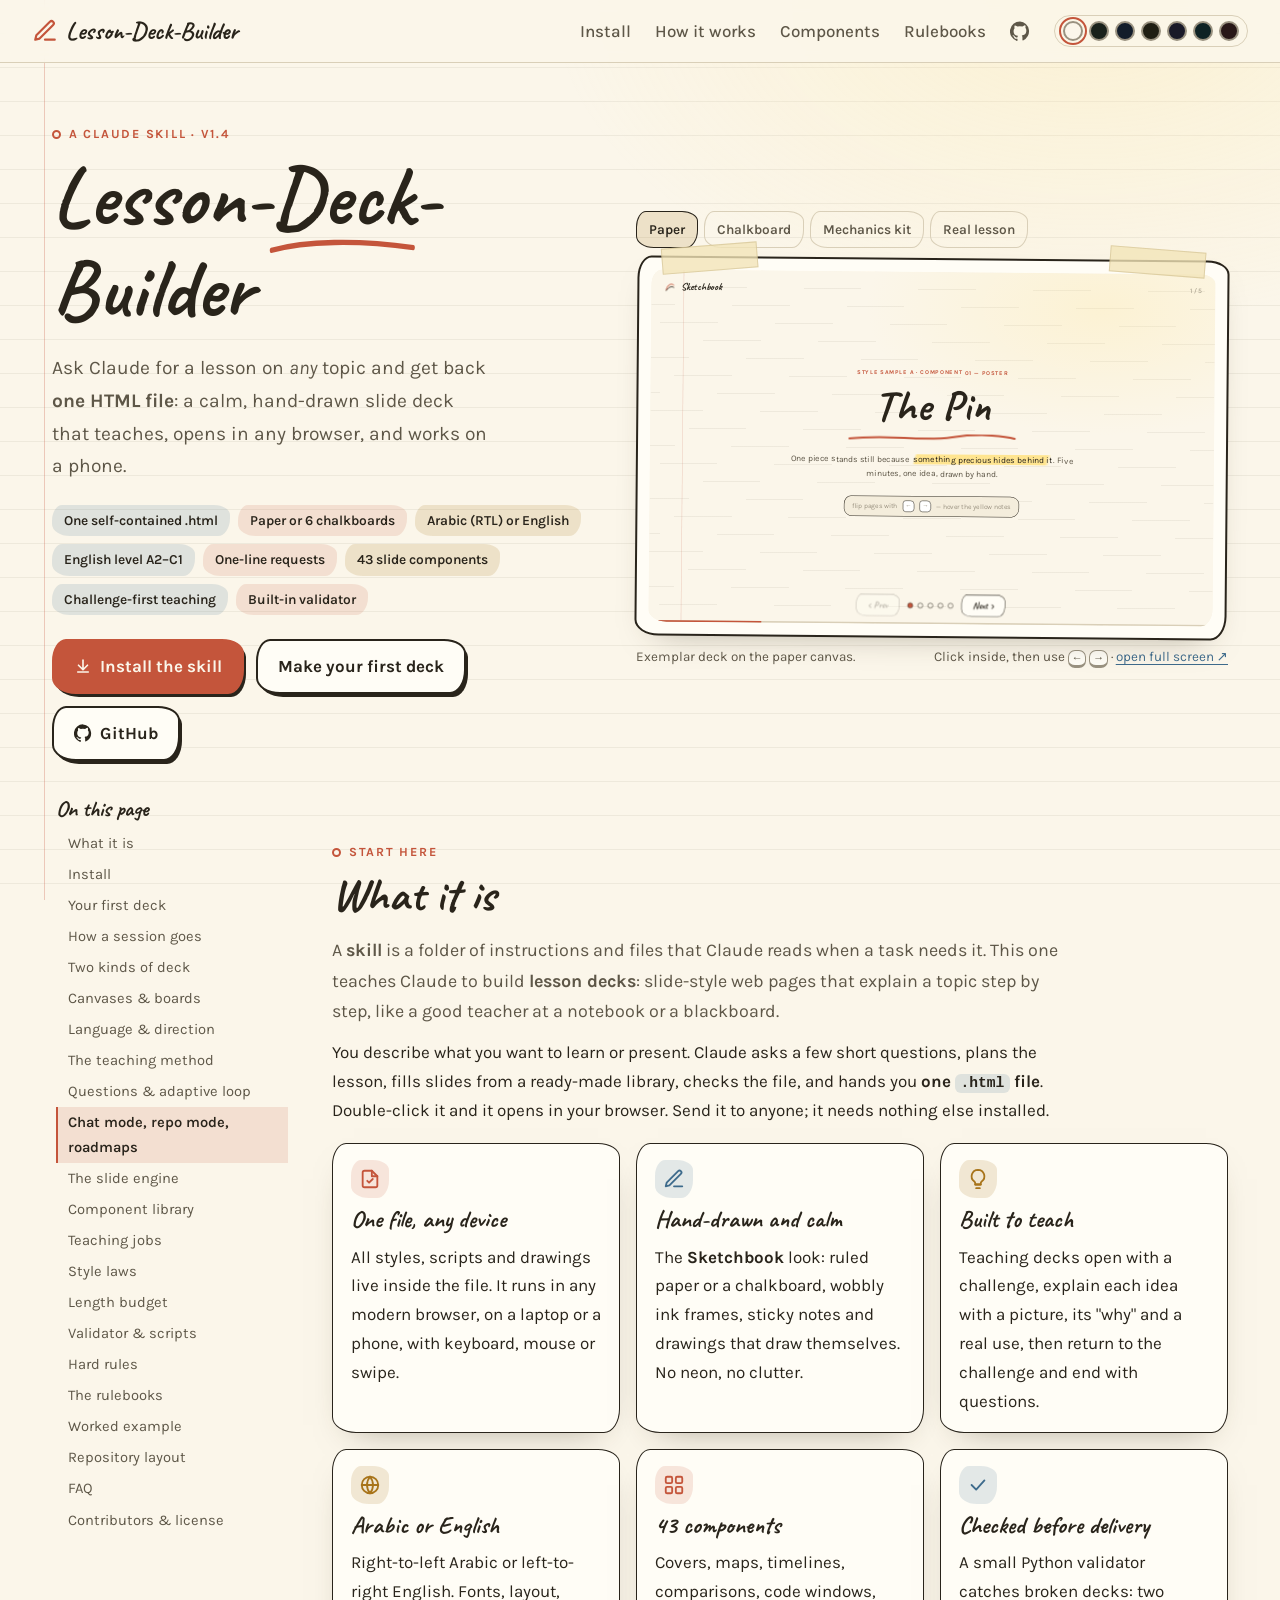
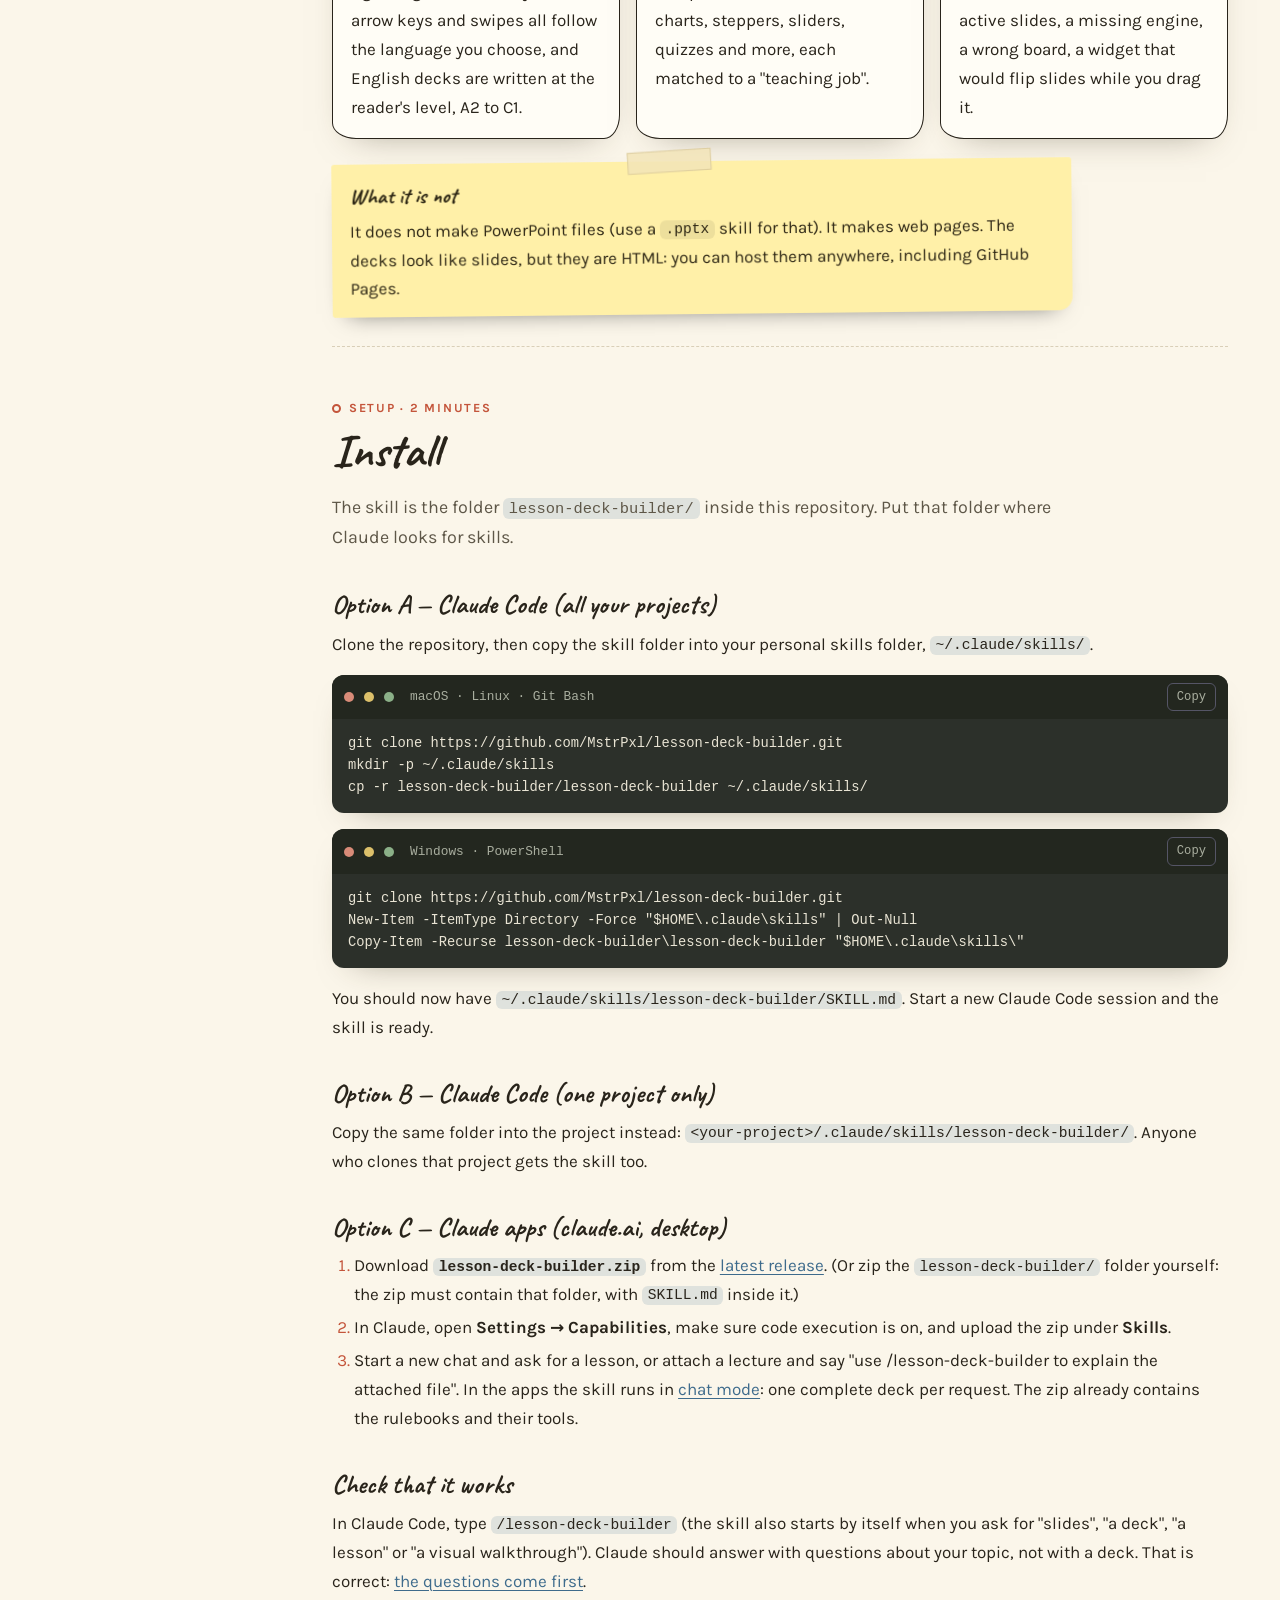
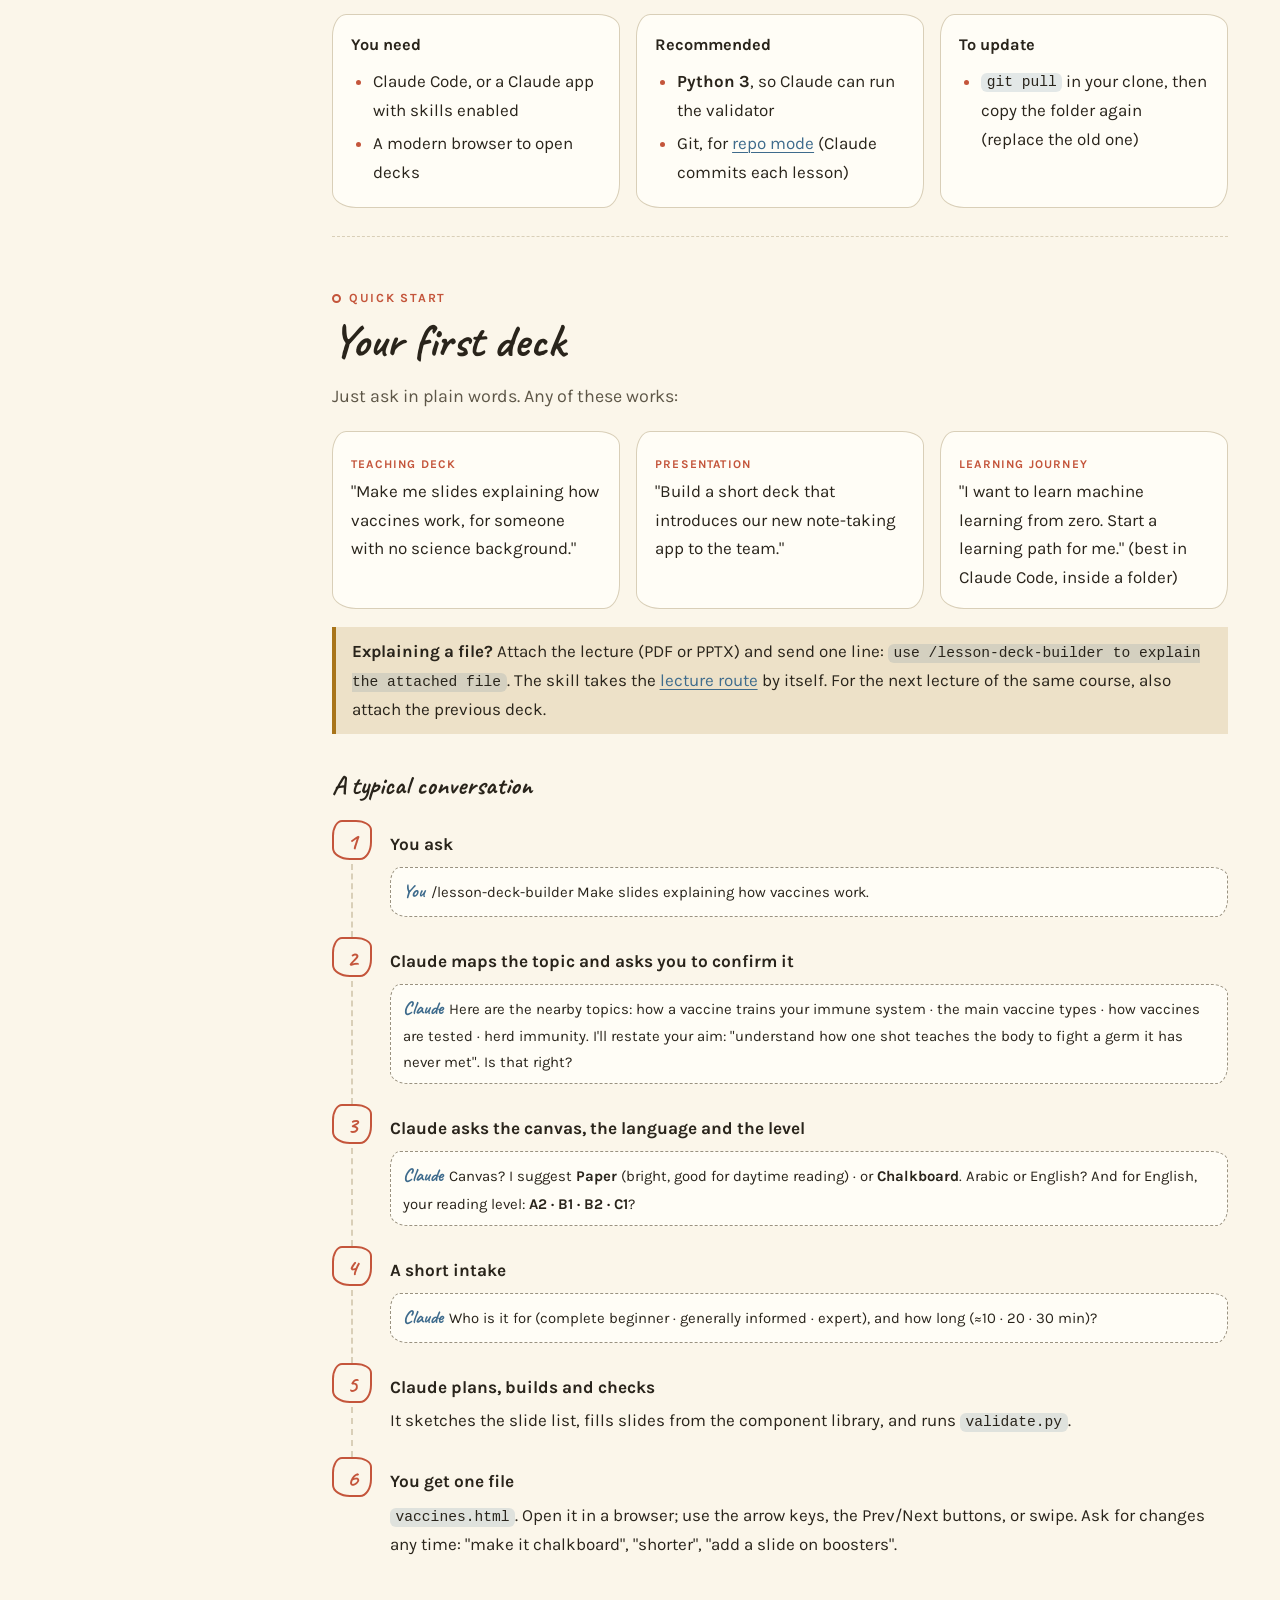
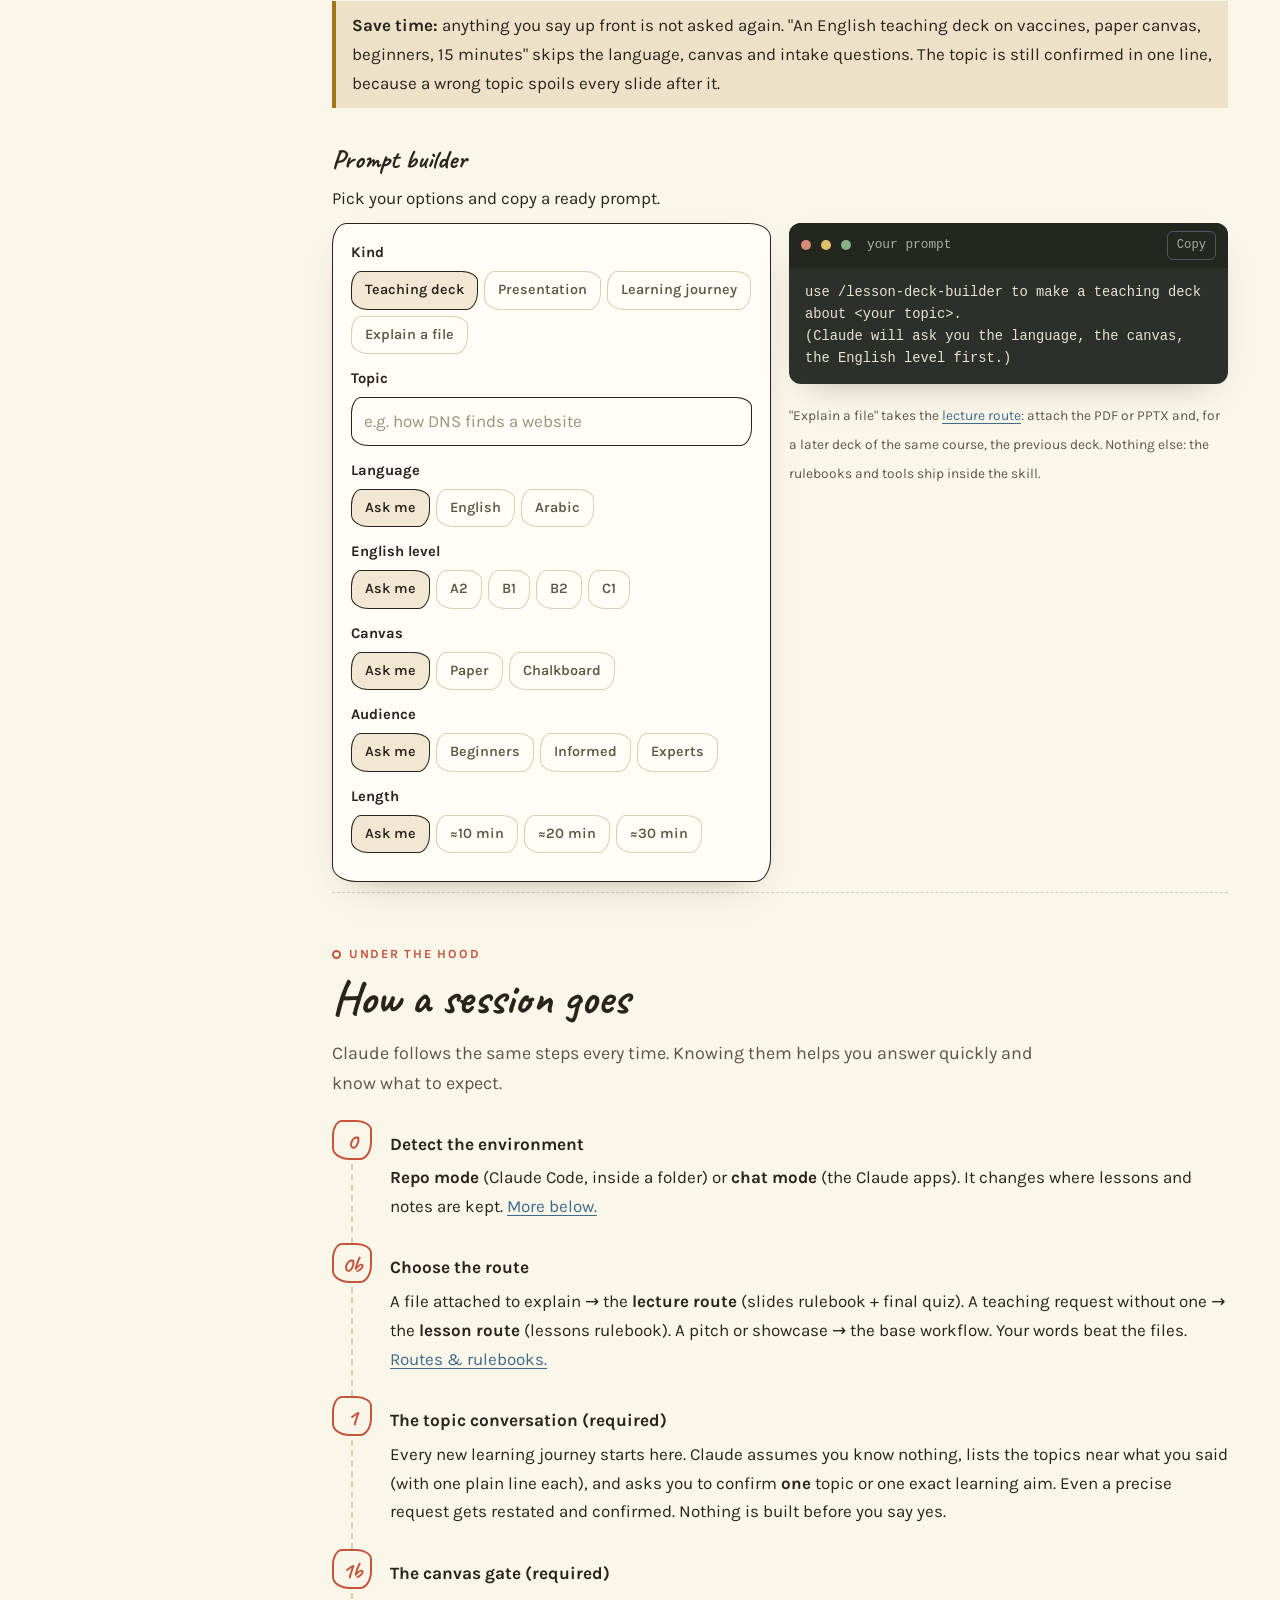
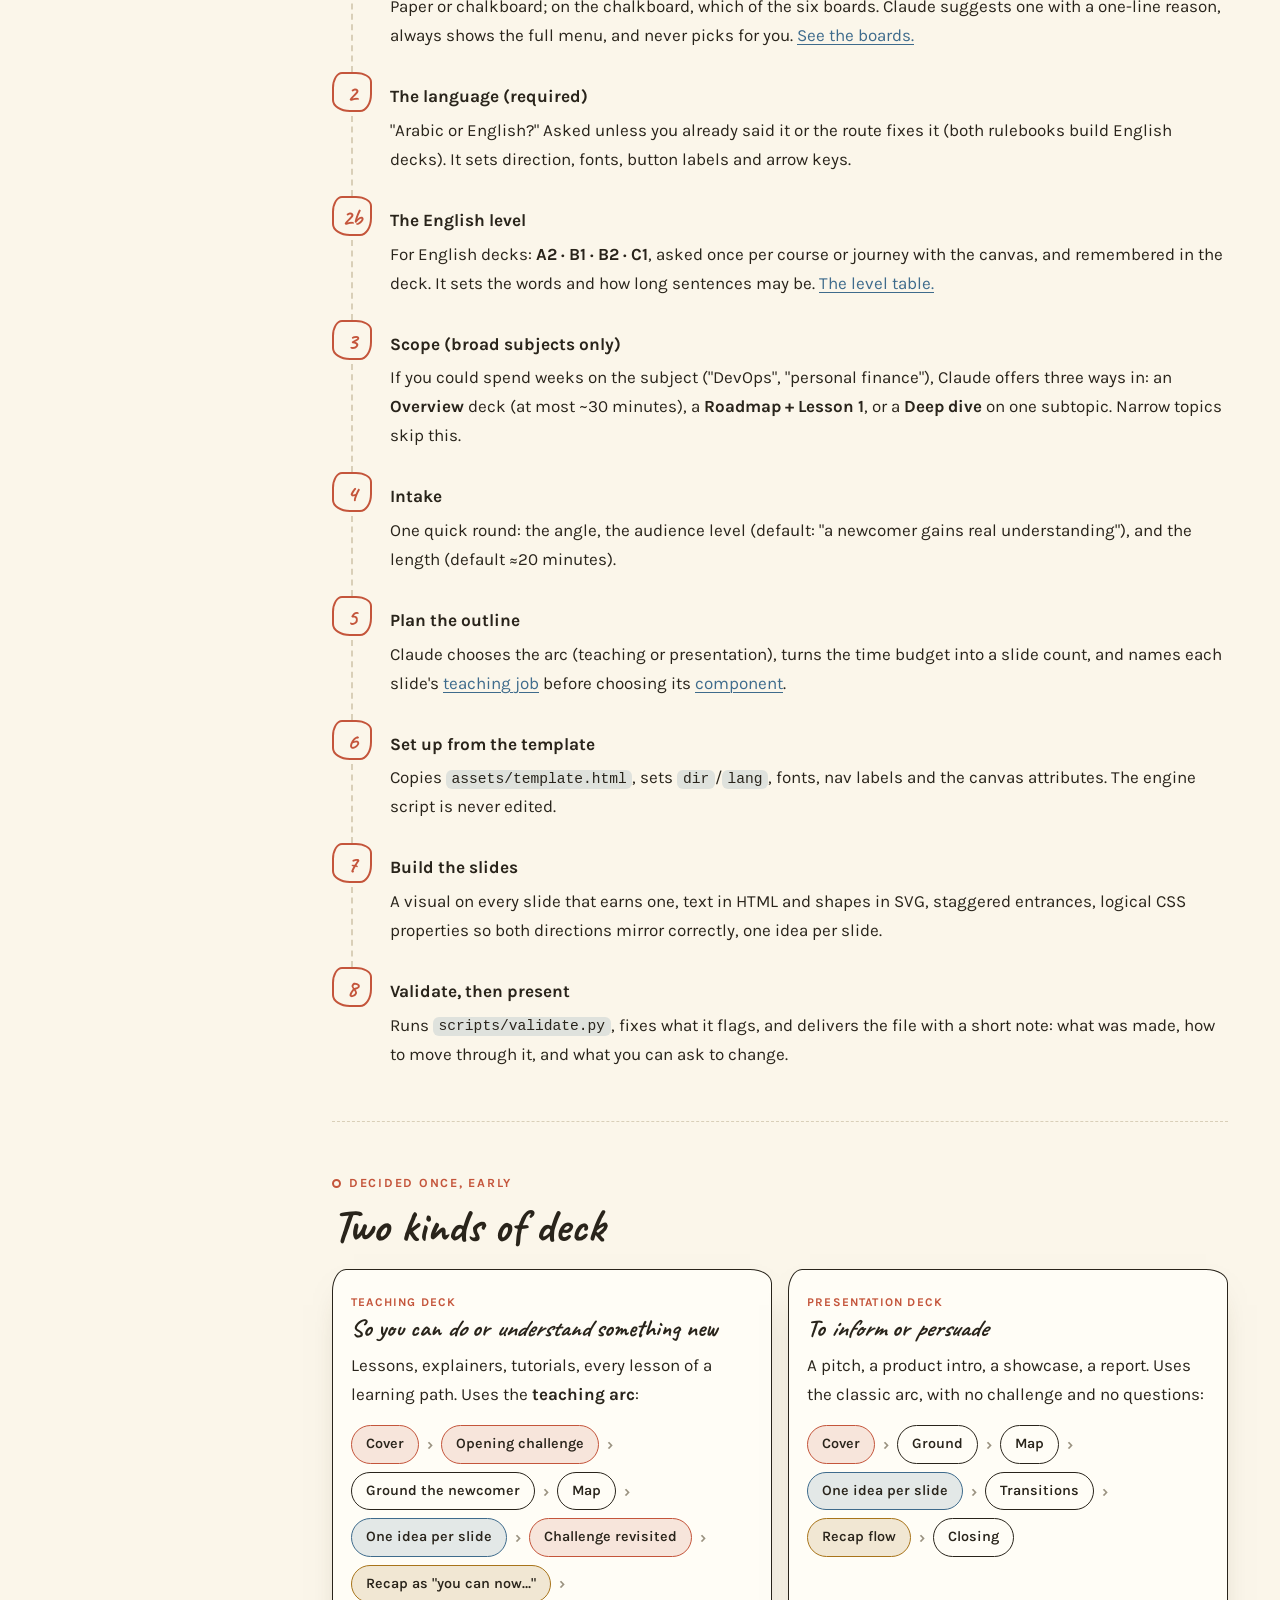
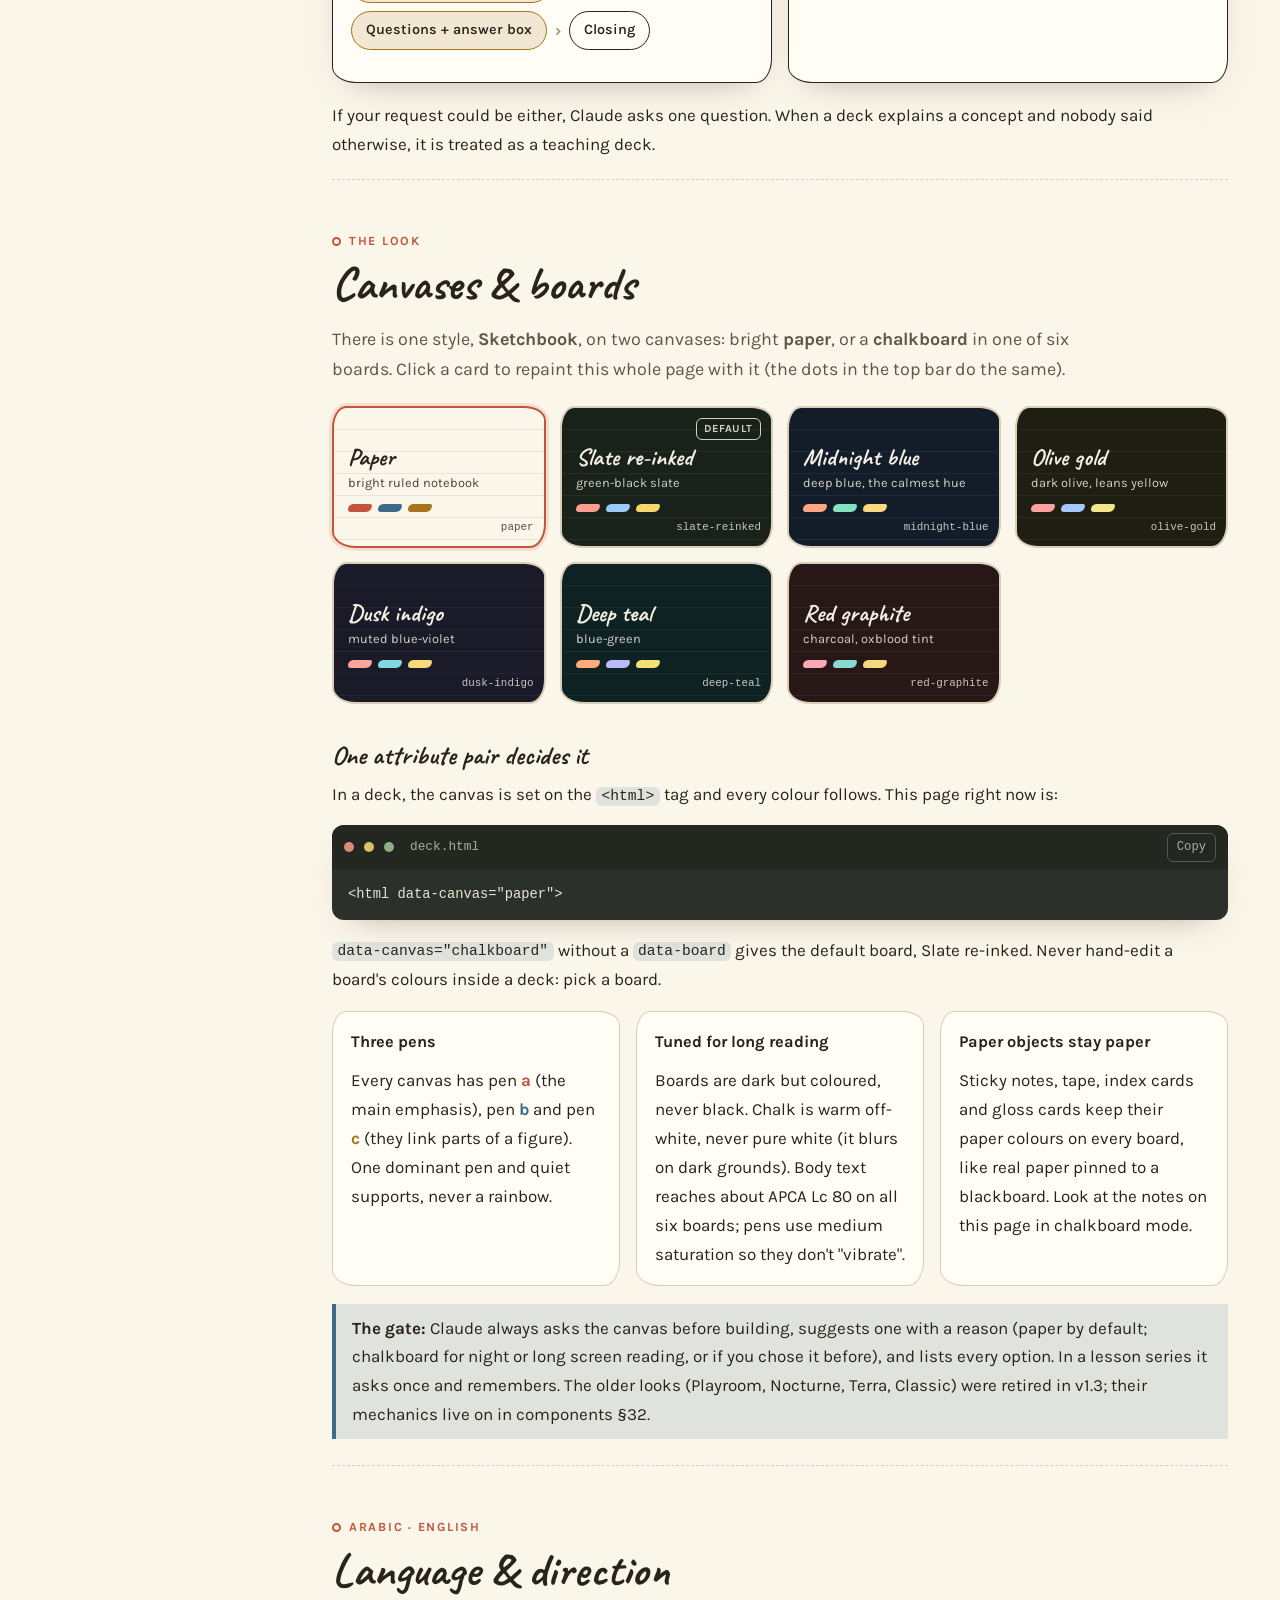
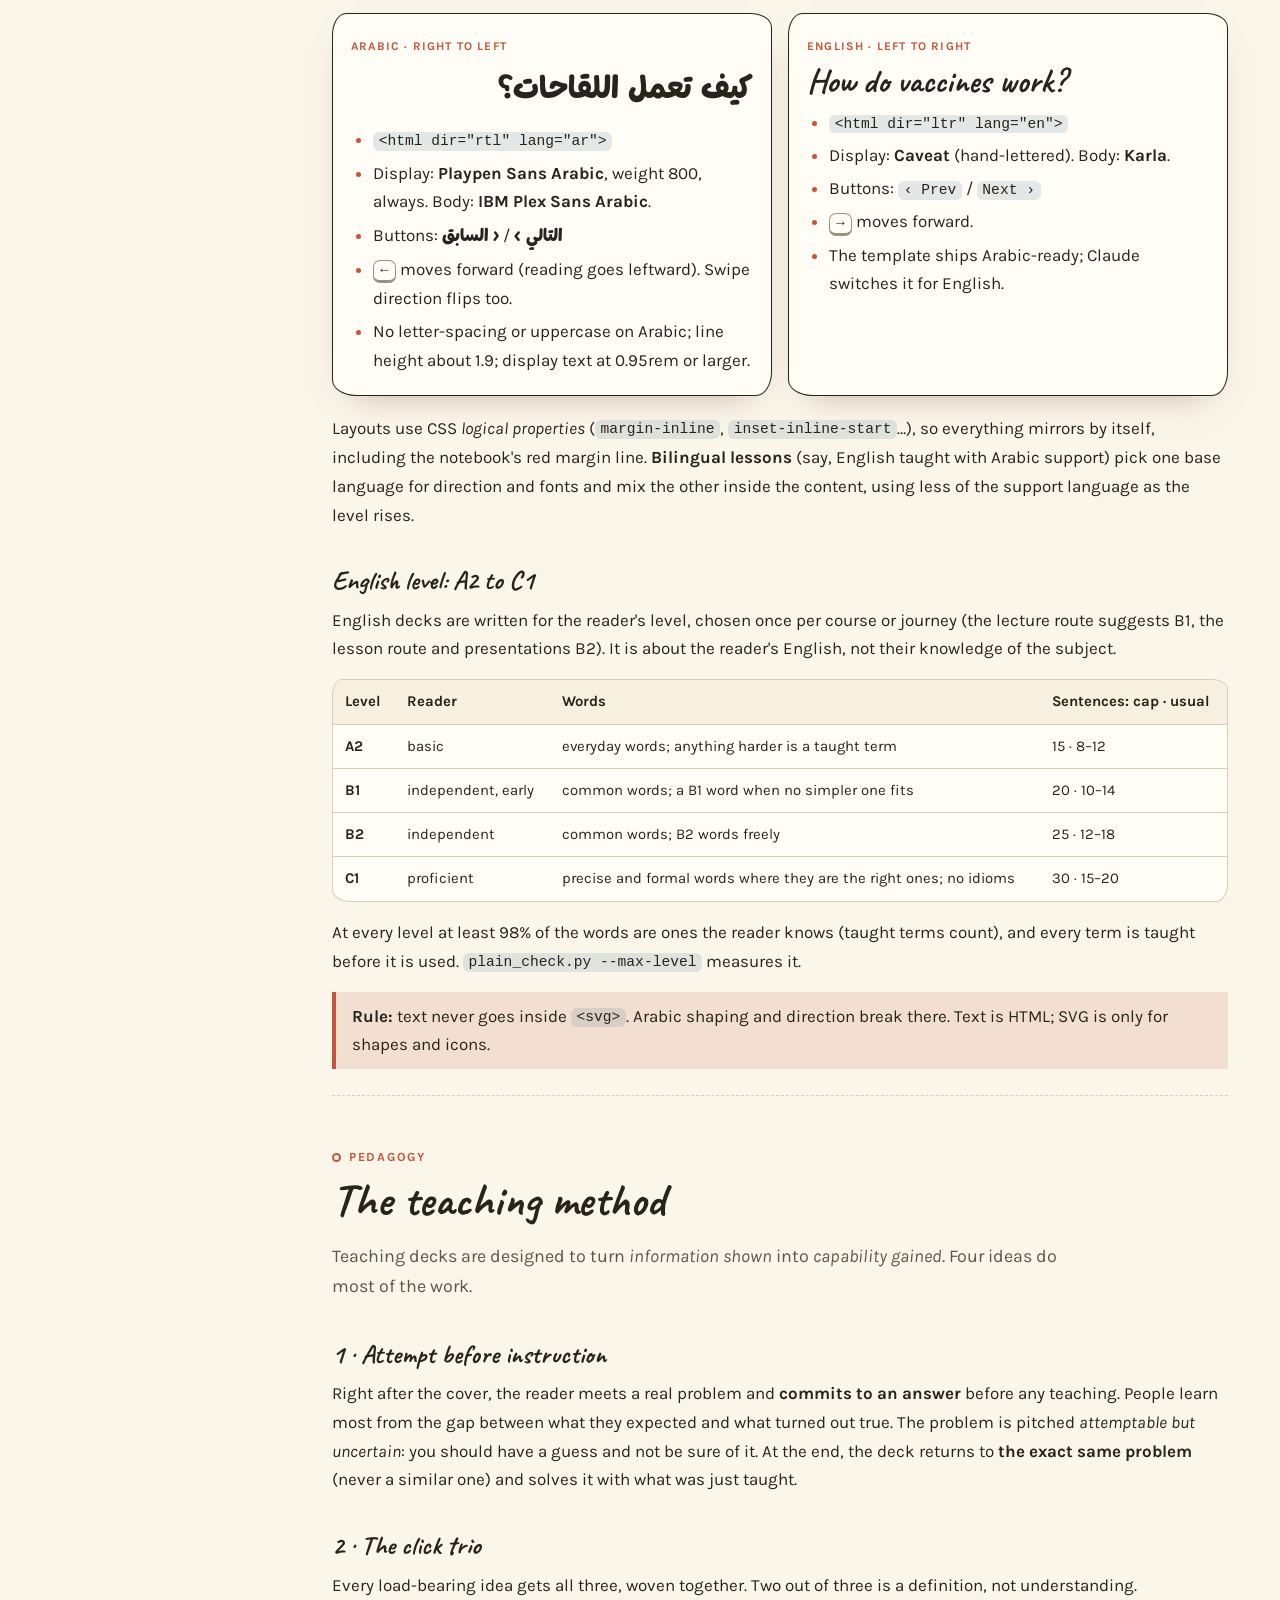
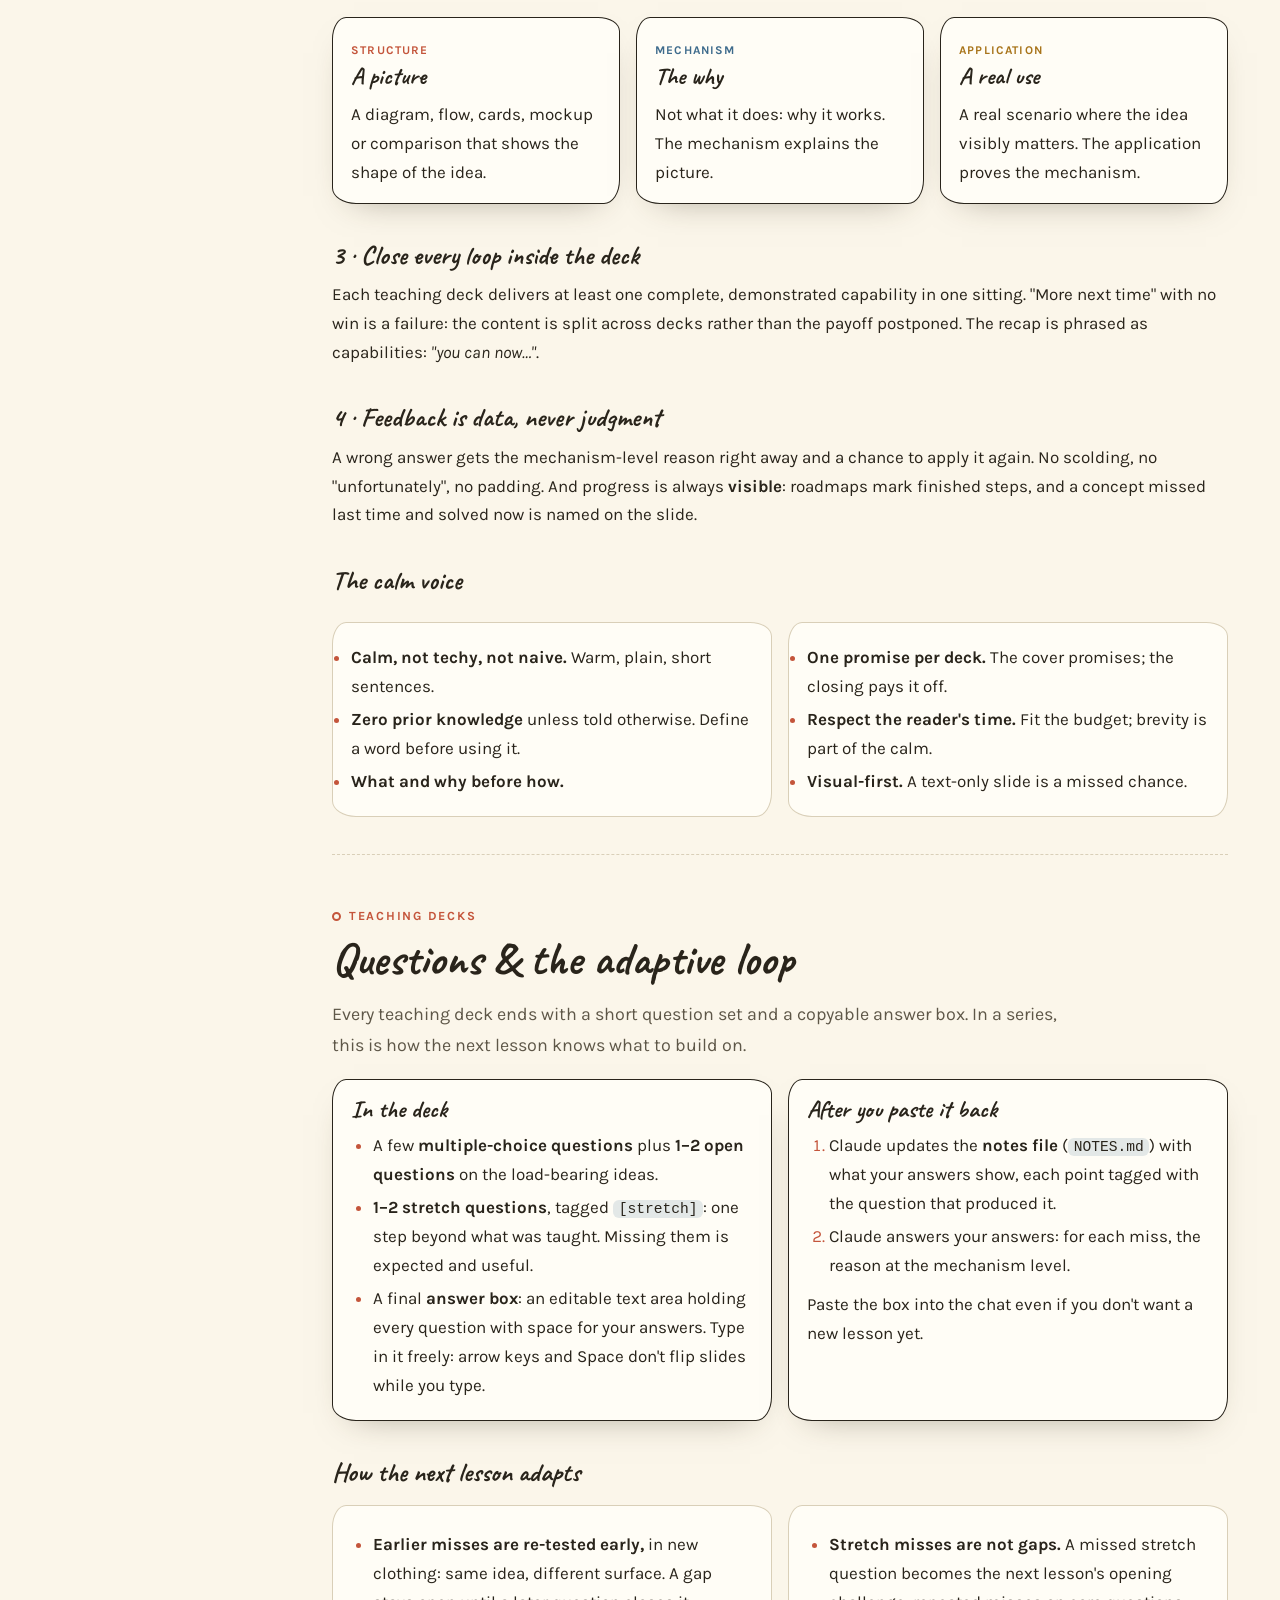
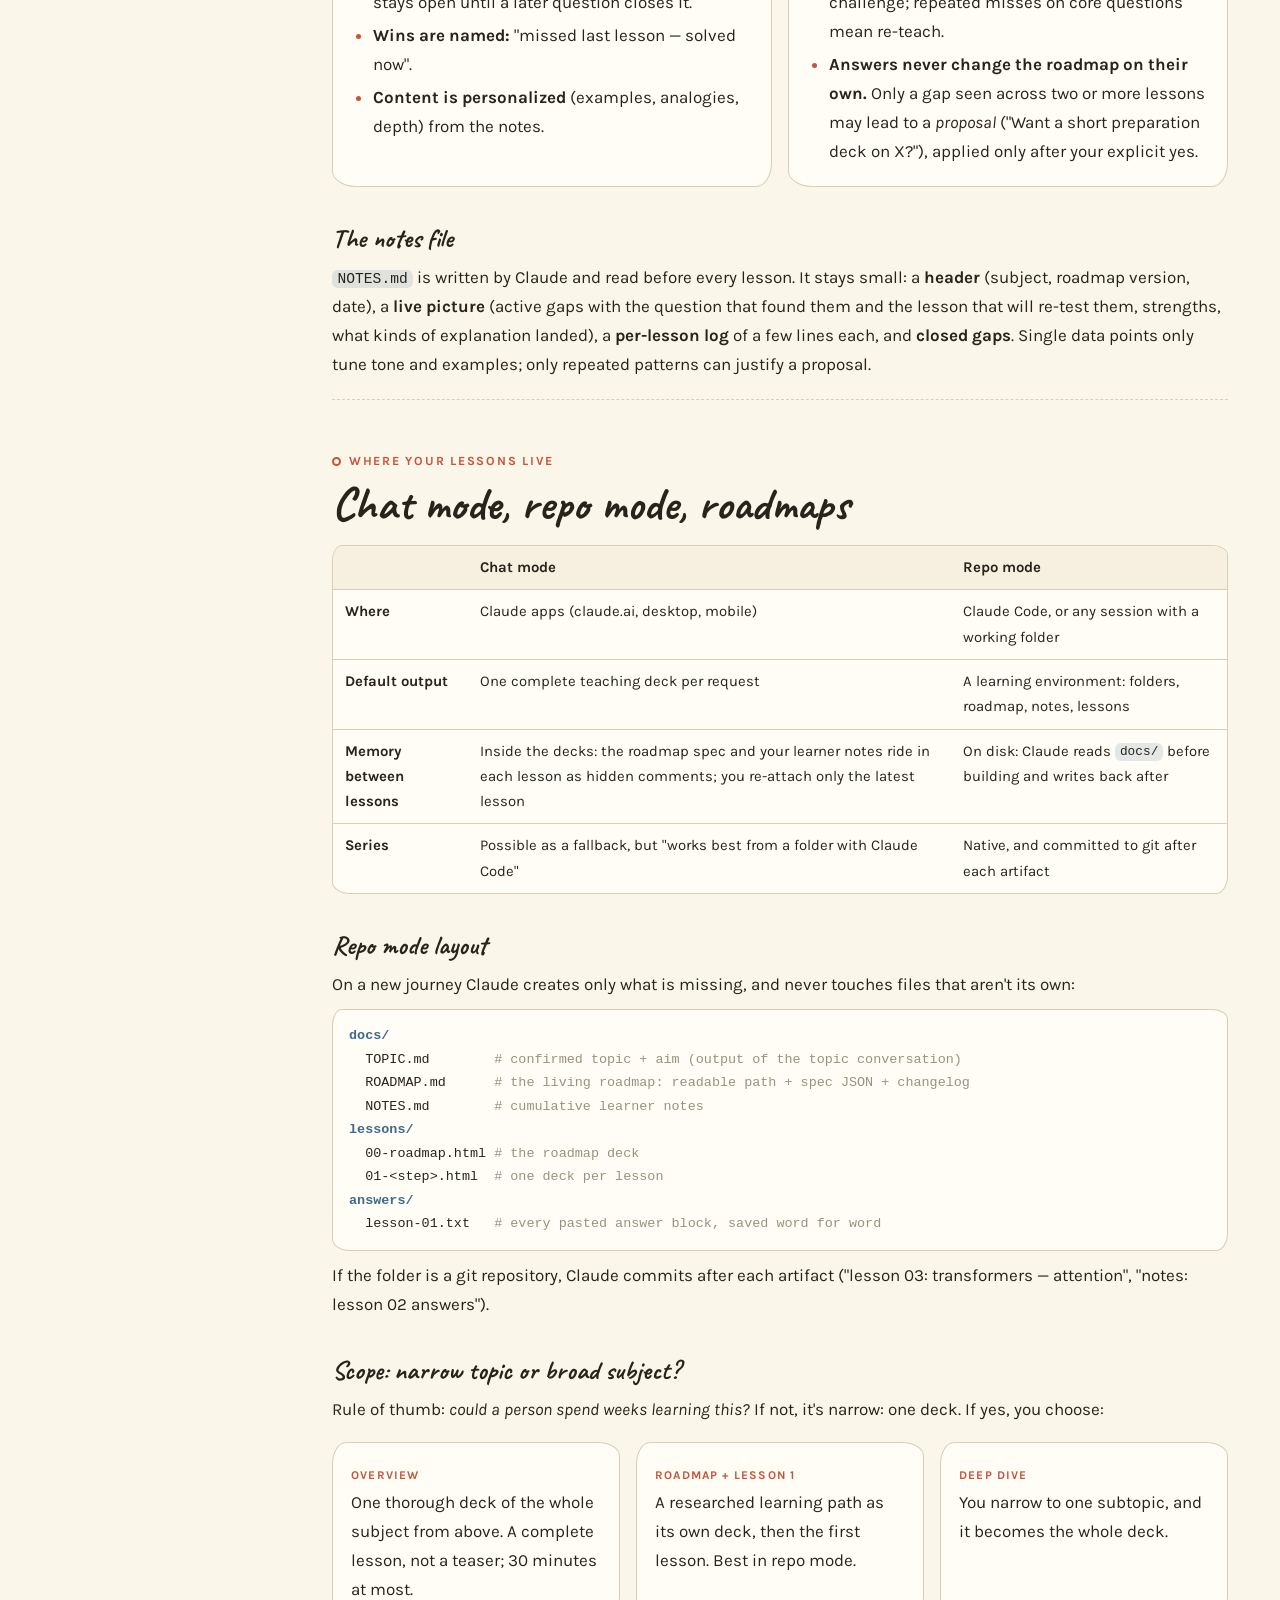
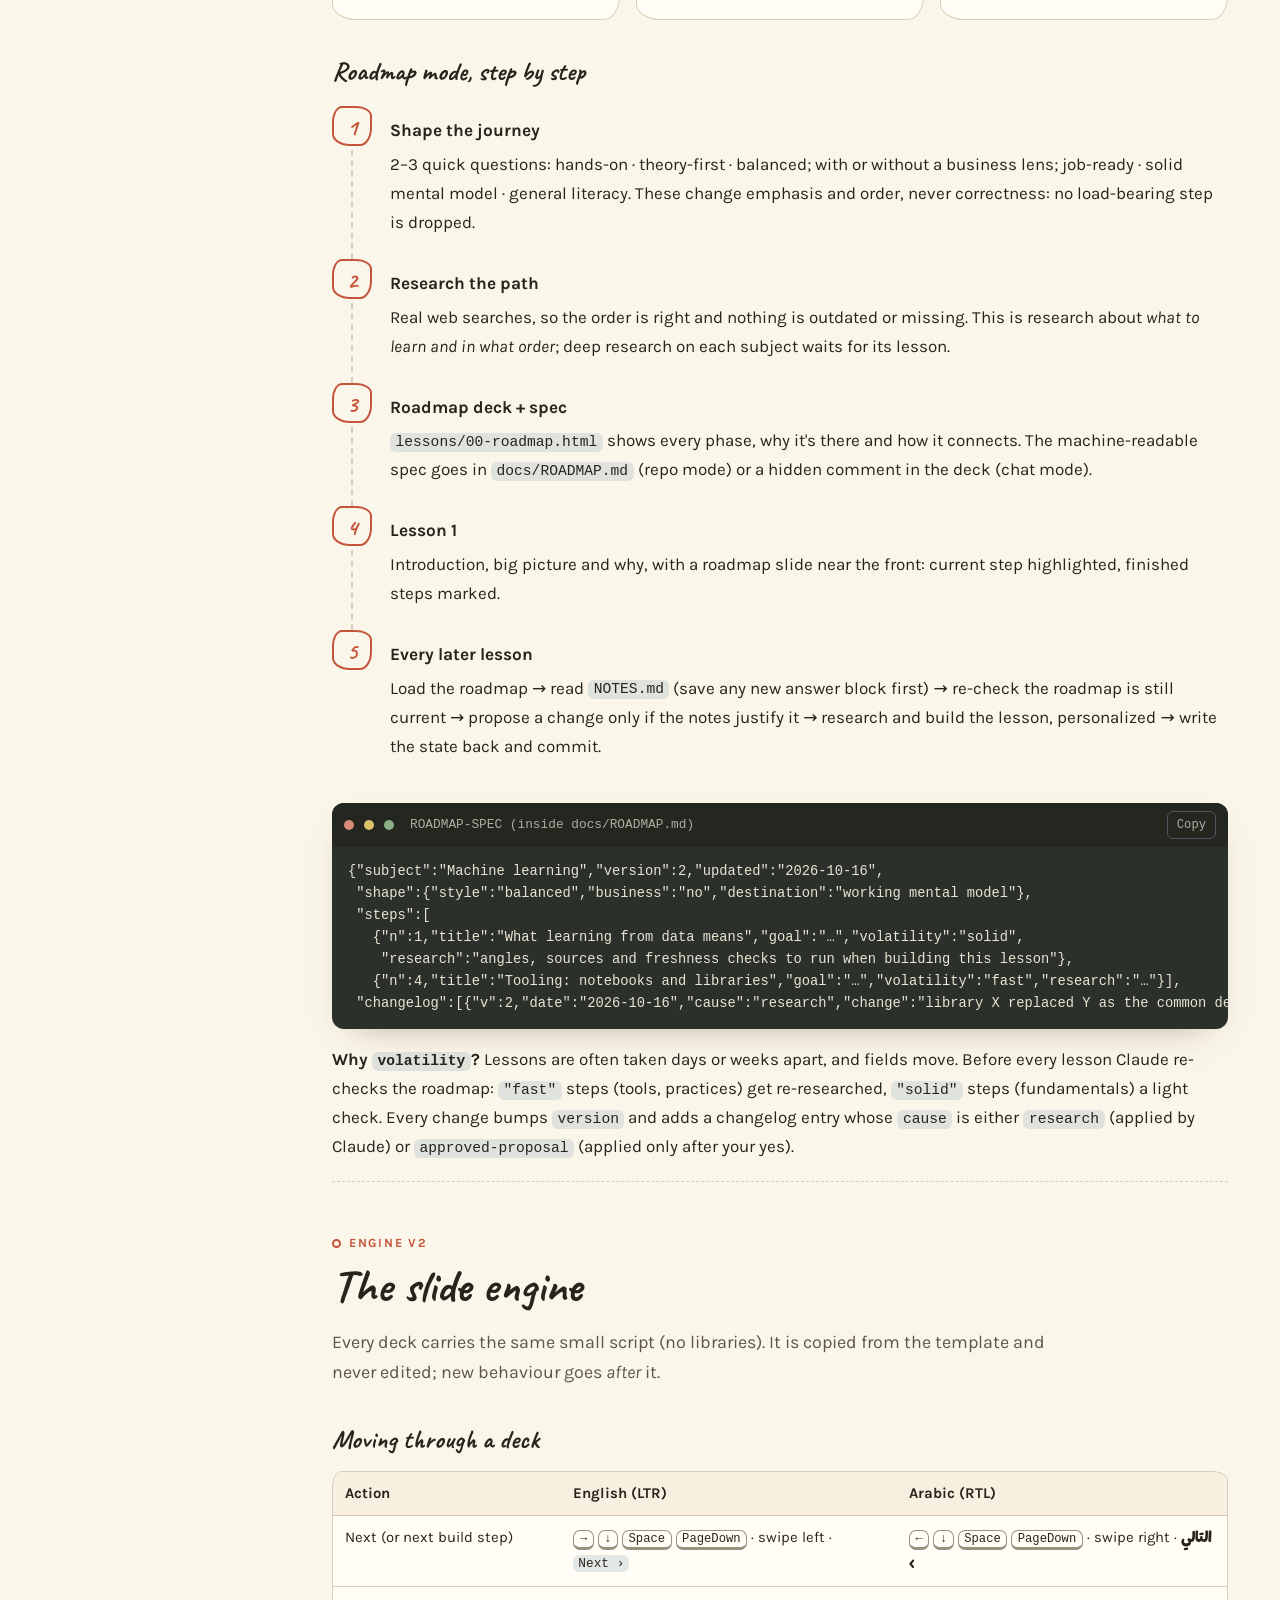
==== commit 28a69d70: "Skill v1.4: one-line requests, bundled rulebooks, English level A2-C1 - Routing (SKILL.md 0b): an at" ====
--- a/index.html
+++ b/index.html
@@ -66,11 +66,11 @@
   <!-- ============ HERO ============ -->
   <section class="hero" aria-labelledby="hero-title">
     <div>
-      <span class="eyebrow">A Claude skill · v1.3</span>
+      <span class="eyebrow">A Claude skill · v1.4</span>
       <h1 id="hero-title">Lesson-<span class="u">Deck<svg viewBox="0 0 200 20" preserveAspectRatio="none" aria-hidden="true"><path d="M3 13 C 50 6, 120 5, 197 11" fill="none" stroke="currentColor" stroke-width="4" stroke-linecap="round"/></svg></span>-Builder</h1>
       <p class="tagline">Ask Claude for a lesson on <em>any</em> topic and get back <strong>one HTML file</strong>: a calm, hand-drawn slide deck that teaches, opens in any browser, and works on a phone.</p>
       <ul class="chips">
-        <li>One self-contained .html</li><li>Paper or 6 chalkboards</li><li>Arabic (RTL) or English</li>
+        <li>One self-contained .html</li><li>Paper or 6 chalkboards</li><li>Arabic (RTL) or English</li><li>English level A2–C1</li><li>One-line requests</li>
         <li>43 slide components</li><li>Challenge-first teaching</li><li>Built-in validator</li>
       </ul>
       <div class="cta">
@@ -147,7 +147,7 @@
     <div class="card"><div class="ico"><svg><use href="#i-file"/></svg></div><h3>One file, any device</h3><p>All styles, scripts and drawings live inside the file. It runs in any modern browser, on a laptop or a phone, with keyboard, mouse or swipe.</p></div>
     <div class="card b"><div class="ico"><svg><use href="#i-pen"/></svg></div><h3>Hand-drawn and calm</h3><p>The <strong>Sketchbook</strong> look: ruled paper or a chalkboard, wobbly ink frames, sticky notes and drawings that draw themselves. No neon, no clutter.</p></div>
     <div class="card c"><div class="ico"><svg><use href="#i-bulb"/></svg></div><h3>Built to teach</h3><p>Teaching decks open with a challenge, explain each idea with a picture, its "why" and a real use, then return to the challenge and end with questions.</p></div>
-    <div class="card c"><div class="ico"><svg><use href="#i-globe"/></svg></div><h3>Arabic or English</h3><p>Right-to-left Arabic or left-to-right English. Fonts, layout, arrow keys and swipes all follow the language you choose.</p></div>
+    <div class="card c"><div class="ico"><svg><use href="#i-globe"/></svg></div><h3>Arabic or English</h3><p>Right-to-left Arabic or left-to-right English. Fonts, layout, arrow keys and swipes all follow the language you choose, and English decks are written at the reader's level, A2 to C1.</p></div>
     <div class="card"><div class="ico"><svg><use href="#i-grid"/></svg></div><h3>43 components</h3><p>Covers, maps, timelines, comparisons, code windows, charts, steppers, sliders, quizzes and more, each matched to a "teaching job".</p></div>
     <div class="card b"><div class="ico"><svg><use href="#i-check"/></svg></div><h3>Checked before delivery</h3><p>A small Python validator catches broken decks: two active slides, a missing engine, a wrong board, a widget that would flip slides while you drag it.</p></div>
   </div>
@@ -180,7 +180,7 @@
   <ol>
     <li>Download <strong><code>lesson-deck-builder.zip</code></strong> from the <a href="https://github.com/MstrPxl/lesson-deck-builder/releases/latest">latest release</a>. (Or zip the <code>lesson-deck-builder/</code> folder yourself: the zip must contain that folder, with <code>SKILL.md</code> inside it.)</li>
     <li>In Claude, open <strong>Settings → Capabilities</strong>, make sure code execution is on, and upload the zip under <strong>Skills</strong>.</li>
-    <li>Start a new chat and ask for a lesson. In the apps the skill runs in <a href="#modes">chat mode</a>: one complete deck per request.</li>
+    <li>Start a new chat and ask for a lesson, or attach a lecture and say "use /lesson-deck-builder to explain the attached file". In the apps the skill runs in <a href="#modes">chat mode</a>: one complete deck per request. The zip already contains the rulebooks and their tools.</li>
   </ol>
 
   <h3>Check that it works</h3>
@@ -204,11 +204,13 @@
     <div class="card soft"><span class="tag">Learning journey</span><p class="mt0">"I want to learn machine learning from zero. Start a learning path for me." (best in Claude Code, inside a folder)</p></div>
   </div>
 
+  <div class="aside ok"><strong>Explaining a file?</strong> Attach the lecture (PDF or PPTX) and send one line: <code>use /lesson-deck-builder to explain the attached file</code>. The skill takes the <a href="#rulebooks">lecture route</a> by itself. For the next lecture of the same course, also attach the previous deck.</div>
+
   <h3>A typical conversation</h3>
   <ol class="steps">
     <li data-n="1"><h4>You ask</h4><span class="say"><b>You</b>/lesson-deck-builder Make slides explaining how vaccines work.</span></li>
     <li data-n="2"><h4>Claude maps the topic and asks you to confirm it</h4><span class="say"><b>Claude</b>Here are the nearby topics: how a vaccine trains your immune system · the main vaccine types · how vaccines are tested · herd immunity. I'll restate your aim: "understand how one shot teaches the body to fight a germ it has never met". Is that right?</span></li>
-    <li data-n="3"><h4>Claude asks the canvas and the language</h4><span class="say"><b>Claude</b>Canvas? I suggest <strong>Paper</strong> (bright, good for daytime reading) · or <strong>Chalkboard</strong>. And: Arabic or English?</span></li>
+    <li data-n="3"><h4>Claude asks the canvas, the language and the level</h4><span class="say"><b>Claude</b>Canvas? I suggest <strong>Paper</strong> (bright, good for daytime reading) · or <strong>Chalkboard</strong>. Arabic or English? And for English, your reading level: <strong>A2 · B1 · B2 · C1</strong>?</span></li>
     <li data-n="4"><h4>A short intake</h4><span class="say"><b>Claude</b>Who is it for (complete beginner · generally informed · expert), and how long (≈10 · 20 · 30 min)?</span></li>
     <li data-n="5"><h4>Claude plans, builds and checks</h4><p>It sketches the slide list, fills slides from the component library, and runs <code>validate.py</code>.</p></li>
     <li data-n="6"><h4>You get one file</h4><p><code>vaccines.html</code>. Open it in a browser; use the arrow keys, the Prev/Next buttons, or swipe. Ask for changes any time: "make it chalkboard", "shorter", "add a slide on boosters".</p></li>
@@ -223,13 +225,20 @@
         <label><input type="radio" name="mode" value="teach" checked><span>Teaching deck</span></label>
         <label><input type="radio" name="mode" value="present"><span>Presentation</span></label>
         <label><input type="radio" name="mode" value="journey"><span>Learning journey</span></label>
-        <label><input type="radio" name="mode" value="rulebook"><span>From lecture slides</span></label>
+        <label><input type="radio" name="mode" value="rulebook"><span>Explain a file</span></label>
       </div></fieldset>
       <div class="field" data-teach-only><label for="pb-topic">Topic</label><input type="text" id="pb-topic" placeholder="e.g. how DNS finds a website" /></div>
       <fieldset class="field" data-teach-only><legend>Language</legend><div class="seg">
         <label><input type="radio" name="lang" value="ask" checked><span>Ask me</span></label>
         <label><input type="radio" name="lang" value="English"><span>English</span></label>
         <label><input type="radio" name="lang" value="Arabic"><span>Arabic</span></label>
+      </div></fieldset>
+      <fieldset class="field"><legend>English level</legend><div class="seg">
+        <label><input type="radio" name="elevel" value="ask" checked><span>Ask me</span></label>
+        <label><input type="radio" name="elevel" value="A2"><span>A2</span></label>
+        <label><input type="radio" name="elevel" value="B1"><span>B1</span></label>
+        <label><input type="radio" name="elevel" value="B2"><span>B2</span></label>
+        <label><input type="radio" name="elevel" value="C1"><span>C1</span></label>
       </div></fieldset>
       <fieldset class="field"><legend>Canvas</legend><div class="seg">
         <label><input type="radio" name="canvas" value="ask" checked><span>Ask me</span></label>
@@ -260,7 +269,7 @@
     <div>
       <div class="code" style="margin-top:0"><div class="bar"><i style="background:#d98b78"></i><i style="background:#dcc06a"></i><i style="background:#8bb088"></i><span class="t">your prompt</span><button class="copy" id="pb-copy" type="button">Copy</button></div>
 <pre id="pb-out" aria-live="polite"></pre></div>
-      <p class="muted"><small>"From lecture slides" uses the two <a href="#rulebooks">rulebooks</a>: attach them, <code>deck-tools.zip</code>, your lecture PDF or PPTX and any notes. For a later deck of the same course, also attach the newest earlier deck.</small></p>
+      <p class="muted"><small>"Explain a file" takes the <a href="#rulebooks">lecture route</a>: attach the PDF or PPTX and, for a later deck of the same course, the previous deck. Nothing else: the rulebooks and tools ship inside the skill.</small></p>
     </div>
   </div>
 </section>
@@ -272,9 +281,11 @@
   <p class="lead">Claude follows the same steps every time. Knowing them helps you answer quickly and know what to expect.</p>
   <ol class="steps">
     <li data-n="0"><h4>Detect the environment</h4><p><strong>Repo mode</strong> (Claude Code, inside a folder) or <strong>chat mode</strong> (the Claude apps). It changes where lessons and notes are kept. <a href="#modes">More below.</a></p></li>
+    <li data-n="0b"><h4>Choose the route</h4><p>A file attached to explain → the <strong>lecture route</strong> (slides rulebook + final quiz). A teaching request without one → the <strong>lesson route</strong> (lessons rulebook). A pitch or showcase → the base workflow. Your words beat the files. <a href="#rulebooks">Routes &amp; rulebooks.</a></p></li>
     <li data-n="1"><h4>The topic conversation (required)</h4><p>Every new learning journey starts here. Claude assumes you know nothing, lists the topics near what you said (with one plain line each), and asks you to confirm <strong>one</strong> topic or one exact learning aim. Even a precise request gets restated and confirmed. Nothing is built before you say yes.</p></li>
     <li data-n="1b"><h4>The canvas gate (required)</h4><p>Paper or chalkboard; on the chalkboard, which of the six boards. Claude suggests one with a one-line reason, always shows the full menu, and never picks for you. <a href="#canvases">See the boards.</a></p></li>
-    <li data-n="2"><h4>The language (required)</h4><p>"Arabic or English?" Asked every time unless you already said it. It sets direction, fonts, button labels and arrow keys.</p></li>
+    <li data-n="2"><h4>The language (required)</h4><p>"Arabic or English?" Asked unless you already said it or the route fixes it (both rulebooks build English decks). It sets direction, fonts, button labels and arrow keys.</p></li>
+    <li data-n="2b"><h4>The English level</h4><p>For English decks: <strong>A2 · B1 · B2 · C1</strong>, asked once per course or journey with the canvas, and remembered in the deck. It sets the words and how long sentences may be. <a href="#language">The level table.</a></p></li>
     <li data-n="3"><h4>Scope (broad subjects only)</h4><p>If you could spend weeks on the subject ("DevOps", "personal finance"), Claude offers three ways in: an <strong>Overview</strong> deck (at most ~30 minutes), a <strong>Roadmap + Lesson 1</strong>, or a <strong>Deep dive</strong> on one subtopic. Narrow topics skip this.</p></li>
     <li data-n="4"><h4>Intake</h4><p>One quick round: the angle, the audience level (default: "a newcomer gains real understanding"), and the length (default ≈20 minutes).</p></li>
     <li data-n="5"><h4>Plan the outline</h4><p>Claude chooses the arc (teaching or presentation), turns the time budget into a slide count, and names each slide's <a href="#use-cases">teaching job</a> before choosing its <a href="#components">component</a>.</p></li>
@@ -363,6 +374,18 @@
     </div>
   </div>
   <p>Layouts use CSS <em>logical properties</em> (<code>margin-inline</code>, <code>inset-inline-start</code>…), so everything mirrors by itself, including the notebook's red margin line. <strong>Bilingual lessons</strong> (say, English taught with Arabic support) pick one base language for direction and fonts and mix the other inside the content, using less of the support language as the level rises.</p>
+  <h3>English level: A2 to C1</h3>
+  <p>English decks are written for the reader's level, chosen once per course or journey (the lecture route suggests B1, the lesson route and presentations B2). It is about the reader's English, not their knowledge of the subject.</p>
+  <div class="tbl"><table>
+    <thead><tr><th>Level</th><th>Reader</th><th>Words</th><th>Sentences: cap · usual</th></tr></thead>
+    <tbody>
+      <tr><td><strong>A2</strong></td><td>basic</td><td>everyday words; anything harder is a taught term</td><td>15 · 8–12</td></tr>
+      <tr><td><strong>B1</strong></td><td>independent, early</td><td>common words; a B1 word when no simpler one fits</td><td>20 · 10–14</td></tr>
+      <tr><td><strong>B2</strong></td><td>independent</td><td>common words; B2 words freely</td><td>25 · 12–18</td></tr>
+      <tr><td><strong>C1</strong></td><td>proficient</td><td>precise and formal words where they are the right ones; no idioms</td><td>30 · 15–20</td></tr>
+    </tbody>
+  </table></div>
+  <p>At every level at least 98% of the words are ones the reader knows (taught terms count), and every term is taught before it is used. <code>plain_check.py --max-level</code> measures it.</p>
   <div class="aside warn"><strong>Rule:</strong> text never goes inside <code>&lt;svg&gt;</code>. Arabic shaping and direction break there. Text is HTML; SVG is only for shapes and icons.</div>
 </section>
 
@@ -447,7 +470,7 @@
     <tbody>
       <tr><td><strong>Where</strong></td><td>Claude apps (claude.ai, desktop, mobile)</td><td>Claude Code, or any session with a working folder</td></tr>
       <tr><td><strong>Default output</strong></td><td>One complete teaching deck per request</td><td>A learning environment: folders, roadmap, notes, lessons</td></tr>
-      <tr><td><strong>Memory between lessons</strong></td><td>You keep it: the roadmap spec rides inside each deck as an HTML comment, and you save and re-attach <code>NOTES.md</code></td><td>On disk: Claude reads <code>docs/</code> before building and writes back after</td></tr>
+      <tr><td><strong>Memory between lessons</strong></td><td>Inside the decks: the roadmap spec and your learner notes ride in each lesson as hidden comments; you re-attach only the latest lesson</td><td>On disk: Claude reads <code>docs/</code> before building and writes back after</td></tr>
       <tr><td><strong>Series</strong></td><td>Possible as a fallback, but "works best from a folder with Claude Code"</td><td>Native, and committed to git after each artifact</td></tr>
     </tbody>
   </table></div>
@@ -756,27 +779,55 @@
 
 <!-- ============ RULEBOOKS ============ -->
 <section class="doc" id="rulebooks">
-  <span class="eyebrow">rulebooks/</span>
-  <h2>The rulebooks</h2>
-  <p class="lead">Two optional companion files for one specific, demanding job: turning <strong>university lecture slides</strong> (PDF or PPTX) into a deck that a student can study <strong>instead of</strong> the slides, ending with a self-marking quiz. You attach them to your request; they add to the skill and, where they say so, override it.</p>
-
-  <div class="grid g2">
+  <span class="eyebrow">lesson-deck-builder/rulebooks/</span>
+  <h2>Routes &amp; rulebooks</h2>
+  <p class="lead">The skill carries three rulebooks and picks the right one by itself. You send one line, and attach only the file to explain and, for a later deck, the previous deck.</p>
+
+  <div class="code"><div class="bar"><i style="background:#d98b78"></i><i style="background:#dcc06a"></i><i style="background:#8bb088"></i><span class="t">the whole request</span><button class="copy">Copy</button></div>
+<pre><code>use /lesson-deck-builder to explain the attached file</code></pre></div>
+
+  <div class="grid g3">
+    <div class="card"><span class="tag">Lecture route</span><h3>A file is attached</h3><p>A PDF or PPTX to explain: lecture slides or a document. Follows the <strong>slides rulebook</strong> and ends with the <strong>questions rulebook</strong>'s self-marking quiz. The result replaces the source: complete, easier to digest, at most twice its words.</p></div>
+    <div class="card b"><span class="tag" style="color:var(--blue)">Lesson route</span><h3>No file, a topic</h3><p>"Teach me &lt;topic&gt;", "the next lesson", a learning journey. Follows the <strong>lessons rulebook</strong>: researched, at the length you choose, with topic checks, a question set and an answer box.</p></div>
+    <div class="card c"><span class="tag" style="color:var(--yellow)">Presentation</span><h3>Inform or persuade</h3><p>A pitch, a product intro, a showcase, a report. The skill's base workflow, no rulebook.</p></div>
+  </div>
+  <p>Your words beat the files: "a short pitch from this PDF" is a presentation. When the route is unclear, Claude asks one question.</p>
+
+  <h3>What you attach, and what you don't</h3>
+  <div class="tbl"><table>
+    <thead><tr><th>Attach</th><th>When</th></tr></thead>
+    <tbody>
+      <tr><td>The file to explain (PDF or PPTX)</td><td>Lecture route; one deck per file</td></tr>
+      <tr><td>The previous deck (HTML)</td><td>From the second deck of a course or journey on. Its hidden record holds your choices (canvas, board, English level) and the course's memory, and its code is reused.</td></tr>
+      <tr><td>An older deck</td><td>Only when Claude asks for one, to reuse a figure or a glossary wording</td></tr>
+      <tr><td>Rulebooks, notes, tools</td><td><strong>Never.</strong> They ship inside the skill.</td></tr>
+    </tbody>
+  </table></div>
+  <p><strong>No Markdown goes back and forth.</strong> The first deck of a course asks the canvas, the board and the English level once; later decks read them from the previous deck. A course's memory (decisions, field words, the lecturer's habits, reusable figures, what comes next) lives in the deck's <code>COURSE</code> record. Anything that would help every deck appears on a "Proposed for the skill" line in the report: bring those lines to a maintenance session to improve the skill.</p>
+
+  <div class="grid g3">
     <div class="card">
-      <span class="tag">rulebooks/slides-rulebook.md · v1.9</span>
+      <span class="tag">slides-rulebook.md · v2.0</span>
       <h3>Slides Rulebook</h3>
-      <p>How to turn one lecture into one deck that is <strong>complete</strong>, <strong>easier to digest</strong> than the slides (in <strong>at most twice their words</strong>), in <strong>plain English (A2–B1)</strong>, split into <strong>topics that each stand alone</strong>, taught with research-backed methods, and <strong>phone first</strong>. It also keeps every deck of a course consistent, from the first lecture to the last.</p>
-      <p><a href="https://github.com/MstrPxl/lesson-deck-builder/blob/main/rulebooks/slides-rulebook.md">Read it on GitHub ↗</a></p>
+      <p>One lecture → one deck that is <strong>complete</strong>, <strong>easier to digest</strong> than the slides in <strong>at most twice their words</strong>, at the course's <strong>English level</strong> (A2–C1, default B1), in <strong>topics that each stand alone</strong>, <strong>phone first</strong>, and consistent across a course.</p>
+      <p><a href="https://github.com/MstrPxl/lesson-deck-builder/blob/main/lesson-deck-builder/rulebooks/slides-rulebook.md">Read it ↗</a></p>
     </div>
     <div class="card">
-      <span class="tag">rulebooks/questions-rulebook.md · v1.3</span>
+      <span class="tag">questions-rulebook.md · v1.4</span>
       <h3>Questions Rulebook</h3>
-      <p>How to add a <strong>final quiz</strong> to a deck: about 10 minutes, several kinds of questions, marked on the page with a reason for every answer, and a score slide that sends you back to the topics you missed. Works with the slides rulebook or on its own, for any subject.</p>
-      <p><a href="https://github.com/MstrPxl/lesson-deck-builder/blob/main/rulebooks/questions-rulebook.md">Read it on GitHub ↗</a></p>
-    </div>
-  </div>
-
-  <div class="note"><span class="nt">New in 1.8: easier to digest, not shorter</span>
-    The goal is no longer a deck <em>shorter</em> than the slides. It is a deck that is <strong>easier to digest</strong>: plain words even when they're longer, full sentences instead of bullet fragments, the "why", and a concrete example for every key idea.
+      <p>The <strong>final quiz</strong> that ends every lecture deck: about 10 minutes, several kinds of questions, marked on the page with a reason for every answer, and a score slide that sends you back to the topics you missed.</p>
+      <p><a href="https://github.com/MstrPxl/lesson-deck-builder/blob/main/lesson-deck-builder/rulebooks/questions-rulebook.md">Read it ↗</a></p>
+    </div>
+    <div class="card">
+      <span class="tag">lessons-rulebook.md · v2.0</span>
+      <h3>Lessons Rulebook</h3>
+      <p>One <strong>researched lesson</strong> on a topic: correct and current, at the chosen <strong>English level</strong> (A2–C1, default B2), within a <strong>length preset</strong>, built like your reference decks, with a "Go deeper" slide of the best next sources.</p>
+      <p><a href="https://github.com/MstrPxl/lesson-deck-builder/blob/main/lesson-deck-builder/rulebooks/lessons-rulebook.md">Read it ↗</a></p>
+    </div>
+  </div>
+
+  <div class="note"><span class="nt">Lecture decks: easier to digest, not shorter</span>
+    A lecture deck is not shorter than the slides; it is <strong>easier to digest</strong>: plain words even when they're longer, full sentences instead of bullet fragments, the "why", and a concrete example for every key idea.
     <ul>
       <li><strong>Ceiling:</strong> at most <strong>2 ×</strong> the source's words (its text plus the words in its figures and tables). Never more.</li>
       <li><strong>Words only:</strong> there is no limit on the number of slides. Each slide stays a small chunk (about 50–70 words), so more explanation means more slides, not denser ones.</li>
@@ -784,37 +835,12 @@
     </ul>
   </div>
 
-  <h3>How to use them</h3>
-  <p><strong>First deck of a course</strong> — attach the two rulebooks, <code>deck-tools.zip</code> and the lecture file, then send:</p>
-  <div class="code"><div class="bar"><i style="background:#d98b78"></i><i style="background:#dcc06a"></i><i style="background:#8bb088"></i><span class="t">prompt · first deck</span><button class="copy">Copy</button></div>
-<pre><code>/lesson-deck-builder
-Follow slides-rulebook.md for the attached lecture, and end the deck with a final quiz following questions-rulebook.md. Read the attached notes before planning.
-This is the first deck of a new course: ask me the canvas and board before building.</code></pre></div>
-  <p><strong>Later decks of the same course</strong> — also attach the newest deck of the course (its code and choices are reused):</p>
-  <div class="code"><div class="bar"><i style="background:#d98b78"></i><i style="background:#dcc06a"></i><i style="background:#8bb088"></i><span class="t">prompt · later deck</span><button class="copy">Copy</button></div>
-<pre><code>/lesson-deck-builder
-Follow slides-rulebook.md for the attached lecture, and end the deck with a final quiz following questions-rulebook.md. Read the attached notes before planning. The newest deck of this course is attached.</code></pre></div>
-  <p><strong>Quiz only</strong> — for any existing deck: <code>Add a final quiz to the attached deck, following questions-rulebook.md.</code></p>
-
-  <div class="tbl"><table>
-    <thead><tr><th>Attach</th><th>When</th><th>In this repo?</th></tr></thead>
-    <tbody>
-      <tr><td><code>slides-rulebook.md</code></td><td>Always</td><td>Yes, <code>rulebooks/</code></td></tr>
-      <tr><td><code>questions-rulebook.md</code></td><td>Always (its quiz ends every deck)</td><td>Yes, <code>rulebooks/</code></td></tr>
-      <tr><td>The lecture (PDF or PPTX)</td><td>Always; one deck per lecture file</td><td>Yours</td></tr>
-      <tr><td>Earlier decks of the course</td><td>From the 2nd deck on (at least the newest)</td><td>Yours (see the <a href="#example">example</a>)</td></tr>
-      <tr><td><code>deck-notes-general.md</code>, <code>&lt;course&gt;-notes.md</code></td><td>Whenever they exist: experience notes, not rules</td><td>No — optional; the first deck of a course creates the course notes</td></tr>
-      <tr><td><code>deck-tools.zip</code></td><td><strong>Always</strong>: the code both rulebooks point to, plus helper scripts. Unzip, then run <code>bash deck-tools/setup_tools.sh</code> once per session</td><td>Yes, <a href="https://github.com/MstrPxl/lesson-deck-builder/tree/main/rulebooks/deck-tools"><code>rulebooks/deck-tools/</code></a> and the zip in the <a href="https://github.com/MstrPxl/lesson-deck-builder/releases/latest">release</a></td></tr>
-    </tbody>
-  </table></div>
-  <p>The attachments decide the case: <strong>A</strong> first deck of a course (asks the canvas gate and exam focus once), <strong>B</strong> a later deck (reuses the newest deck as the "shell" and asks only what's new), <strong>C</strong> decks of another course attached (settings don't carry over).</p>
-
   <h3>The six goals of the slides rulebook</h3>
   <div class="tbl"><table>
     <thead><tr><th>Goal</th><th>Meaning</th><th>How it's checked</th></tr></thead>
     <tbody>
       <tr><td><strong>G1</strong> Replace the slides</td><td>Every fact taught at full strength; definitions in the slides' own words</td><td>Fact ledger at 100% + a clean independent check</td></tr>
-      <tr><td><strong>G2</strong> English at A2–B1</td><td>Everyday words, short sentences</td><td><code>plain_check.py</code>: ≥98% known words, no sentence over 20 words</td></tr>
+      <tr><td><strong>G2</strong> English at the course's level</td><td>A2–C1 (default B1): words and sentence lengths that a reader at that level takes in with ease</td><td><code>plain_check.py --max-level</code>: ≥98% known words; sentences within the level's cap</td></tr>
       <tr><td><strong>G3</strong> Independent topics</td><td>Any topic understood alone; no unexplained word</td><td>Gloss and acronym checks; a "cold read"</td></tr>
       <tr><td><strong>G4</strong> Best ways to teach</td><td>The Concept Pattern and teaching rules TE1–TE10</td><td>Checklist</td></tr>
       <tr><td><strong>G5</strong> Easier to digest, in at most twice the words</td><td>Plain, full explanations with an example for every key idea, in small chunks; at most 2 × the source's words, with no slide-count limit</td><td><code>plain_check.py</code>: words ≤ 200% of the source; Concept Pattern, words per slide, cold read</td></tr>
@@ -835,38 +861,42 @@
   <p>Never padding, repeats or decorative stories: the ceiling is a limit, not a goal.</p>
 
   <h3>What's inside each file</h3>
-  <div class="grid g2">
+  <div class="grid g3">
     <div class="card soft"><b>Slides rulebook</b><ul>
-      <li><strong>Workflow W1–W11</strong>: read every page (text and images), measure the source's words, build a fact ledger, research every key concept, order for learning, plan, confirm only real decisions, write a term sheet, draft, build, check, deliver, update notes.</li>
+      <li><strong>Workflow W1–W11</strong>: read every page, measure the source's words, build a fact ledger, research, order for learning, plan, confirm only real decisions, write a term sheet, draft, build, check, deliver, update the COURSE record.</li>
       <li><strong>Rule families</strong> with IDs you can cite in feedback: L (language), T (terms), TE (teaching), F (fidelity), V (visuals), M (phone), N (navigation), Q (checks).</li>
       <li><strong>The Concept Pattern</strong>: ask · plain idea + case · name it · picture · why it works · worked example · common mistake · check.</li>
-      <li><strong>Settings</strong> (§11): vocabulary level, Arabic support, deck shape, word ceiling (2 × by default; Tighter 1.5 ×; Shorter, the old rule), quiz on/off, glossary, navigation, exact wording…</li>
-      <li><strong>Appendices</strong>: what the checker, topic bar, glossary, phone layer and checker's brief do and where they go; their code is in <code>deck-tools</code>.</li>
+      <li><strong>Settings</strong> (§11): English level, Arabic support, deck shape, word ceiling (2 × by default; Tighter 1.5 ×; Shorter), quiz on/off, glossary, navigation, exact wording…</li>
     </ul></div>
     <div class="card soft"><b>Questions rulebook</b><ul>
       <li><strong>Goals QG1–QG5</strong>: answerable from the deck alone, fair but challenging, ≈10 minutes, covers every topic, marks itself and teaches.</li>
-      <li><strong>Method</strong>: list what the deck teaches by kind of knowledge, match each to the best question kinds, pick 6–9 kinds, about 2 items each.</li>
-      <li><strong>Nine proven kinds</strong>: Choose one · True or false · Fill the gap (word bank) · Match · Put in order · Sort into groups · Find the mistake · Work it out · Label the figure. Plus six ready-to-build kinds and a list of rejected ones (with reasons).</li>
+      <li><strong>Nine proven kinds</strong>: Choose one · True or false · Fill the gap · Match · Put in order · Sort into groups · Find the mistake · Work it out · Label the figure; six more ready to build, and the rejected ones with reasons.</li>
       <li><strong>Layout</strong>: intro slide, one slide per kind, a live score slide with "Revisit" buttons per missed topic, and "Try the quiz again".</li>
-      <li><strong>Appendices</strong>: the quiz markup, CSS, script and browser walk (code in <code>deck-tools</code>), and a worked example.</li>
     </ul></div>
+    <div class="card soft"><b>Lessons rulebook</b><ul>
+      <li><strong>Goals G1–G5</strong>: correct and complete for the scope, clear English at the chosen level, independent topics, the best ways to teach, the house style at the chosen length.</li>
+      <li><strong>Research</strong>: about 10–15 strong sources on a source ladder (official docs first), two sources for every load-bearing claim, dates on anything that changes.</li>
+      <li><strong>Length presets</strong>: short, medium, long or "topic"; core concepts are never cut to fit.</li>
+      <li><strong>Records</strong>: <code>DECK-SETTINGS</code>, a coverage map, and the sources.</li>
+    </ul></div>
   </div>
 
   <h3>Records kept inside each deck</h3>
-  <p>Rulebook decks carry their own paper trail as HTML comments (invisible, ignored by the validator):</p>
+  <p>Every deck carries its own memory and paper trail as HTML comments (invisible, ignored by the validator). This is how the next deck knows what came before:</p>
   <div class="tbl"><table>
     <thead><tr><th>Comment</th><th>What it holds</th></tr></thead>
     <tbody>
-      <tr><td><code>&lt;!-- COURSE --&gt;</code></td><td>The course's standing choices: canvas and board, exam focus, settings, field words, deck number. Later decks copy it, so nothing is asked twice.</td></tr>
+      <tr><td><code>&lt;!-- COURSE --&gt;</code></td><td>Lecture route: the course's choices (canvas, board, English level, exam focus, settings, field words) and its memory (the lecturer's habits, reusable figures, what comes next). The next deck copies it, so nothing is asked twice.</td></tr>
+      <tr><td><code>&lt;!-- DECK-SETTINGS --&gt;</code></td><td>Lesson route: the subject's choices (canvas, board, level, length default, field words, reusable figures).</td></tr>
       <tr><td><code>&lt;!-- BUDGET --&gt;</code></td><td>The source's word count (text + words inside figures). The deck's ceiling is twice this number.</td></tr>
-      <tr><td><code>&lt;!-- FACT-LEDGER --&gt;</code></td><td>Every fact of the lecture, by page, with where the deck teaches it.</td></tr>
-      <tr><td><code>&lt;!-- SOURCES --&gt;</code></td><td>The research behind the deck: fidelity checks, misconceptions, slide errors.</td></tr>
-      <tr><td><code>&lt;!-- QUIZ-MAP --&gt;</code></td><td>Each quiz item: kind, answer, source page, topic.</td></tr>
-      <tr><td><code>&lt;!-- INDEPENDENT-CHECK --&gt;</code></td><td>Each pass of the separate checker agent and what it found, until it found nothing.</td></tr>
+      <tr><td><code>&lt;!-- FACT-LEDGER --&gt;</code> · <code>&lt;!-- COVERAGE-MAP --&gt;</code></td><td>Every fact of the lecture (or every concept of a lesson) with where the deck teaches it.</td></tr>
+      <tr><td><code>&lt;!-- SOURCES --&gt;</code></td><td>The research behind the deck.</td></tr>
+      <tr><td><code>&lt;!-- QUIZ-MAP --&gt;</code> · <code>&lt;!-- INDEPENDENT-CHECK --&gt;</code></td><td>Each quiz item with its answer and source; each pass of the separate checker agent.</td></tr>
+      <tr><td><code>&lt;!-- ROADMAP-SPEC --&gt;</code> · <code>&lt;!-- LEARNER-NOTES --&gt;</code></td><td>A learning journey in chat: the roadmap and what your answers showed, carried from lesson to lesson.</td></tr>
     </tbody>
   </table></div>
 
-  <div class="note blue"><span class="nt">The rulebooks' code: deck-tools</span>Every run reads both rulebooks in full, so their code lives in <code>deck-tools</code> instead: <code>plain_check.py</code>, <code>quiz_walk.py</code>, the checker's brief, and <code>snippets/</code> (topic bar, glossary, phone layer, quiz markup/CSS/script). Setup copies the scripts into place. Both rulebooks have a <strong>size cap</strong> (110,000 and 32,000 characters) that <code>deck-tools/size_check.py</code> checks, and their version history lives in <code>rulebooks-changelog.md</code>. Since 1.9/1.3 a run reads about 104,000 + 29,000 characters instead of 140,126 + 65,805.<br><br><strong>Tools they use:</strong> Python 3 for <code>validate.py</code> and <code>plain_check.py</code> (it needs <code>pip install wordfreq</code> and downloads the free CEFR-J word list on first run). Optional: <code>pdftotext</code> and <code>tesseract</code> for counting the source's words, and Playwright for the quiz's browser walk. If code can't run, Claude says so in the report instead of inventing numbers.</div>
+  <div class="note blue"><span class="nt">The rulebooks' kit: deck-tools</span>Every run reads its rulebooks in full, so their code lives in <code>rulebooks/deck-tools/</code> instead: the language checker <code>plain_check.py</code> (any level, A2–C1), <code>quiz_walk.py</code>, the checker's brief, and <code>snippets/</code> (topic bar, glossary, phone layer, quiz markup/CSS/script), plus build and screenshot helpers. Each rulebook has a <strong>size cap</strong> (slides 110,000 characters, lessons 75,000, questions 32,000, notes 30,000) that <code>size_check.py</code> checks, and their history lives in <code>rulebooks-changelog.md</code>.<br><br><strong>Tools they use:</strong> Python 3 for <code>validate.py</code> and <code>plain_check.py</code> (it uses <code>wordfreq</code> and downloads the free CEFR-J word list on first run; <code>setup_tools.sh</code> does both). Optional: <code>pdftotext</code> and <code>tesseract</code> for counting the source's words, and Playwright for the quiz's browser walk. All of these are defaults: a better tool is welcome, and the report says what changed. If code can't run, Claude says so instead of inventing numbers.</div>
 </section>
 
 <!-- ============ EXAMPLE ============ -->
@@ -925,11 +955,13 @@
   <span class="d">scripts/</span>
     validate.py                    <span class="m"># checks a finished deck</span>
     use_cases.py                   <span class="m"># keeps components.md and use-cases.md in sync</span>
-<span class="d">rulebooks/</span>
-  slides-rulebook.md               <span class="m"># lecture slides → standalone study deck</span>
-  questions-rulebook.md            <span class="m"># the self-marking final quiz</span>
-  rulebooks-changelog.md           <span class="m"># both rulebooks' version history (not read by runs)</span>
-  <span class="d">deck-tools/</span>                      <span class="m"># the rulebooks' code: checker, quiz walk, snippets/, setup, size_check</span>
+  <span class="d">rulebooks/</span>                     <span class="m"># read when a route needs them (since v1.4)</span>
+    slides-rulebook.md             <span class="m"># lecture route: a file → a complete study deck</span>
+    questions-rulebook.md          <span class="m"># the lecture route's self-marking final quiz</span>
+    lessons-rulebook.md            <span class="m"># lesson route: a topic → a researched lesson</span>
+    deck-notes-general.md          <span class="m"># experience from earlier decks (advice, not rules)</span>
+    rulebooks-changelog.md         <span class="m"># the rulebooks' history (not read by runs)</span>
+    <span class="d">deck-tools/</span>                    <span class="m"># checker (A2–C1), quiz walk, snippets/, setup, size_check</span>
 <span class="d">examples/</span>
   isy-05-cryptography.html         <span class="m"># a real deck built with the skill and both rulebooks</span>
 index.html, <span class="d">site/</span>                    <span class="m"># this documentation page (GitHub Pages)</span>
@@ -947,12 +979,13 @@
   <details class="faq"><summary>Can I get a PowerPoint file?</summary><p>Not from this skill. It makes HTML decks. Use a PowerPoint (<code>.pptx</code>) skill if you need a native slide file.</p></details>
   <details class="faq"><summary>How do I share a deck?</summary><p>Send the <code>.html</code> file, or put it on any static host (GitHub Pages, Netlify, a school site). It opens on phones too.</p></details>
   <details class="faq"><summary>Can I change a deck after it's made?</summary><p>Yes: ask Claude ("switch to the Midnight blue board", "make slide 6 a comparison", "shorter"). By hand, edit only between the <code>BEGIN SLIDES</code> / <code>END SLIDES</code> markers, keep exactly one <code>slide active</code>, never touch the engine script, and run <code>validate.py</code>.</p></details>
-  <details class="faq"><summary>Which languages are supported?</summary><p>Arabic (right to left) and English (left to right), with fonts and layout tuned for each. Bilingual lessons use one as the base and mix in the other.</p></details>
+  <details class="faq"><summary>Which languages are supported?</summary><p>Arabic (right to left) and English (left to right), with fonts and layout tuned for each; English decks at any level from A2 to C1. Bilingual lessons use one as the base and mix in the other.</p></details>
   <details class="faq"><summary>Where are Playroom, Nocturne, Terra and Classic?</summary><p>Retired in v1.3. Sketchbook is the only look now. Their useful mechanics (tray, footnotes, duo panes, token journey, spotlight, smudge panels…) were redrawn in Sketchbook as components §32.</p></details>
   <details class="faq"><summary>Arrow keys flip slides while I type in the answer box.</summary><p>That deck has an old engine. Current decks ignore navigation keys inside text fields, and <code>validate.py</code> flags any deck without that guard. Copy a fresh engine from <code>assets/template.html</code>.</p></details>
   <details class="faq"><summary>The validator says "more than 20 slides". Is that an error?</summary><p>No, it's a note (⚠), not a problem (✗). It warns that a normal deck may be over the 30-minute budget. Rulebook lecture decks are expected to trigger it.</p></details>
   <details class="faq"><summary>Can I add my own chalkboard board?</summary><p>Yes, as a change to the skill. <code>style-system.md §5</code> lists the tuning rules every board must meet (lightness, chalk colour, contrast, pen saturation) and every file that lists the boards.</p></details>
-  <details class="faq"><summary>Do I have to use the rulebooks?</summary><p>No. They are only for turning lecture slides into study decks. For everything else, the skill alone is enough.</p></details>
+  <details class="faq"><summary>Do I have to attach the rulebooks or notes?</summary><p>No. They ship inside the skill and are used automatically: an attached file takes the lecture route, a topic without a file takes the lesson route. You attach only the file to explain and, for a later deck, the previous deck. No Markdown file goes back and forth.</p></details>
+  <details class="faq"><summary>What's the shortest request?</summary><p><code>use /lesson-deck-builder to explain the attached file</code>, with the file attached. The first deck of a course asks the canvas, the board and the English level; later decks remember them.</p></details>
 </section>
 
 <!-- ============ CREDITS ============ -->
@@ -968,7 +1001,9 @@
   <div class="tbl"><table>
     <thead><tr><th>Version</th><th>Date</th><th>Highlights</th></tr></thead>
     <tbody>
-      <tr><td><strong>Skill v1.3</strong></td><td>2026-10-09</td><td>Sketchbook only; canvas gate with paper and six chalkboard boards; template rebuilt; retired styles' mechanics ported to §32.</td></tr>
+      <tr><td><strong>Skill v1.4</strong></td><td>2026-10-23</td><td>One-line requests; routes (lecture, lesson, presentation); rulebooks, notes and tools bundled; English level A2–C1; course memory inside the decks; goals first.</td></tr>
+      <tr><td><strong>Slides 2.0 · Lessons 2.0 · Questions 1.4</strong></td><td>2026-10-23</td><td>Bundled in the skill; one-line start; English level A2–C1; no notes files; shared <code>deck-tools</code> 1.7.</td></tr>
+      <tr><td>Skill v1.3</td><td>2026-10-09</td><td>Sketchbook only; canvas gate with paper and six chalkboard boards; template rebuilt; retired styles' mechanics ported to §32.</td></tr>
       <tr><td>Skill v1.2.1</td><td>2026-10-07</td><td>Chalk grain removed; chalkboard text renders clean.</td></tr>
       <tr><td>Skill v1.2</td><td>2026-10-06</td><td>Use-case system; engine v2 (builds, capture guard, events); components §22–§31; validator upgrades.</td></tr>
       <tr><td><strong>Slides rulebook 1.9 · Questions rulebook 1.3</strong></td><td>2026-10-17</td><td>Structure only, no rule changed: code moved to <code>deck-tools</code> 1.6, history to the rulebooks changelog, size caps with <code>size_check.py</code>.</td></tr>
@@ -977,7 +1012,7 @@
       <tr><td>Questions rulebook 1.2.1</td><td>2026-10-10</td><td>Goals over procedures; "Departures" line in the report.</td></tr>
     </tbody>
   </table></div>
-  <p>Full details: the skill's <a href="https://github.com/MstrPxl/lesson-deck-builder/blob/main/lesson-deck-builder/CHANGELOG.md">CHANGELOG.md</a> and the <a href="https://github.com/MstrPxl/lesson-deck-builder/blob/main/rulebooks/rulebooks-changelog.md">rulebooks changelog</a>.</p>
+  <p>Full details: the skill's <a href="https://github.com/MstrPxl/lesson-deck-builder/blob/main/lesson-deck-builder/CHANGELOG.md">CHANGELOG.md</a> and the <a href="https://github.com/MstrPxl/lesson-deck-builder/blob/main/lesson-deck-builder/rulebooks/rulebooks-changelog.md">rulebooks changelog</a>.</p>
 
   <h3>Contributing</h3>
   <p>Issues and pull requests are welcome. If you change the skill: keep <code>SKILL.md</code> and the references consistent, run <code>scripts/use_cases.py</code> after touching component lists or use cases, run <code>validate.py</code> on the template and exemplars, and add a <code>CHANGELOG.md</code> entry.</p>
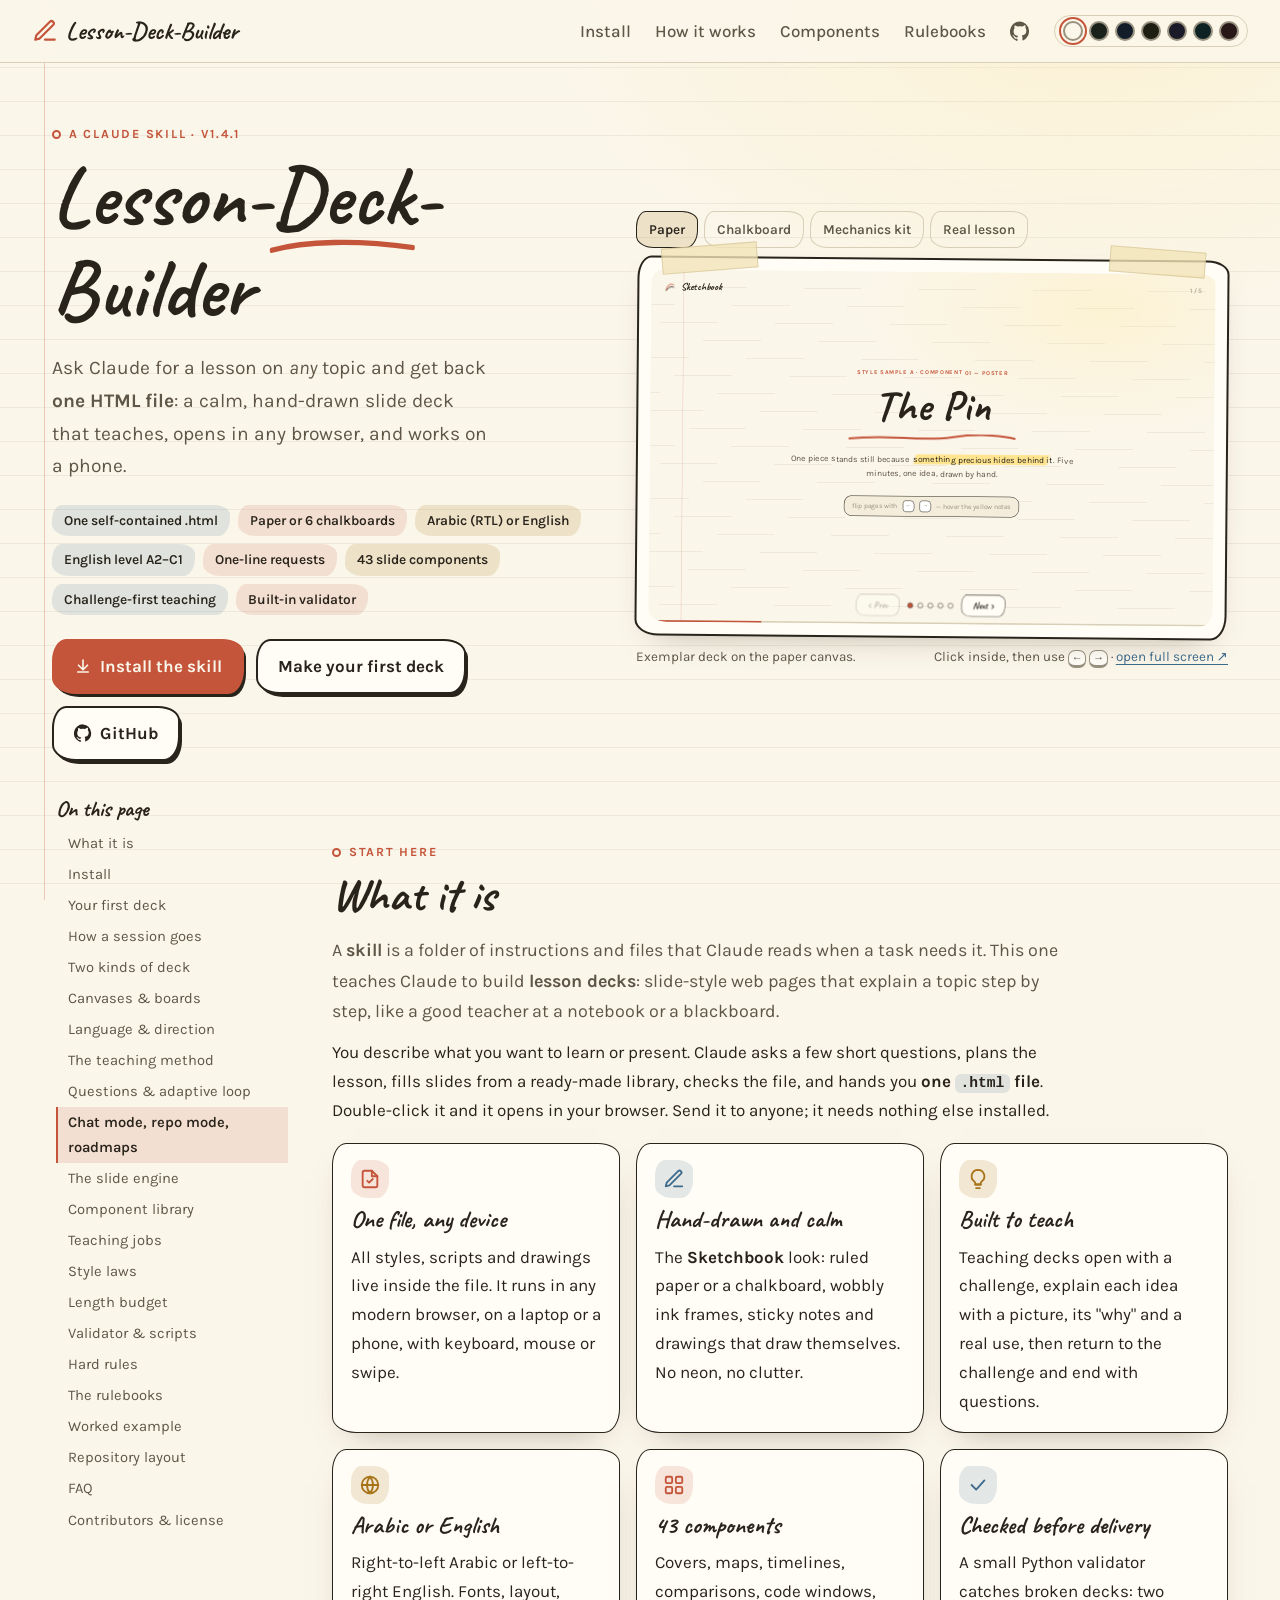
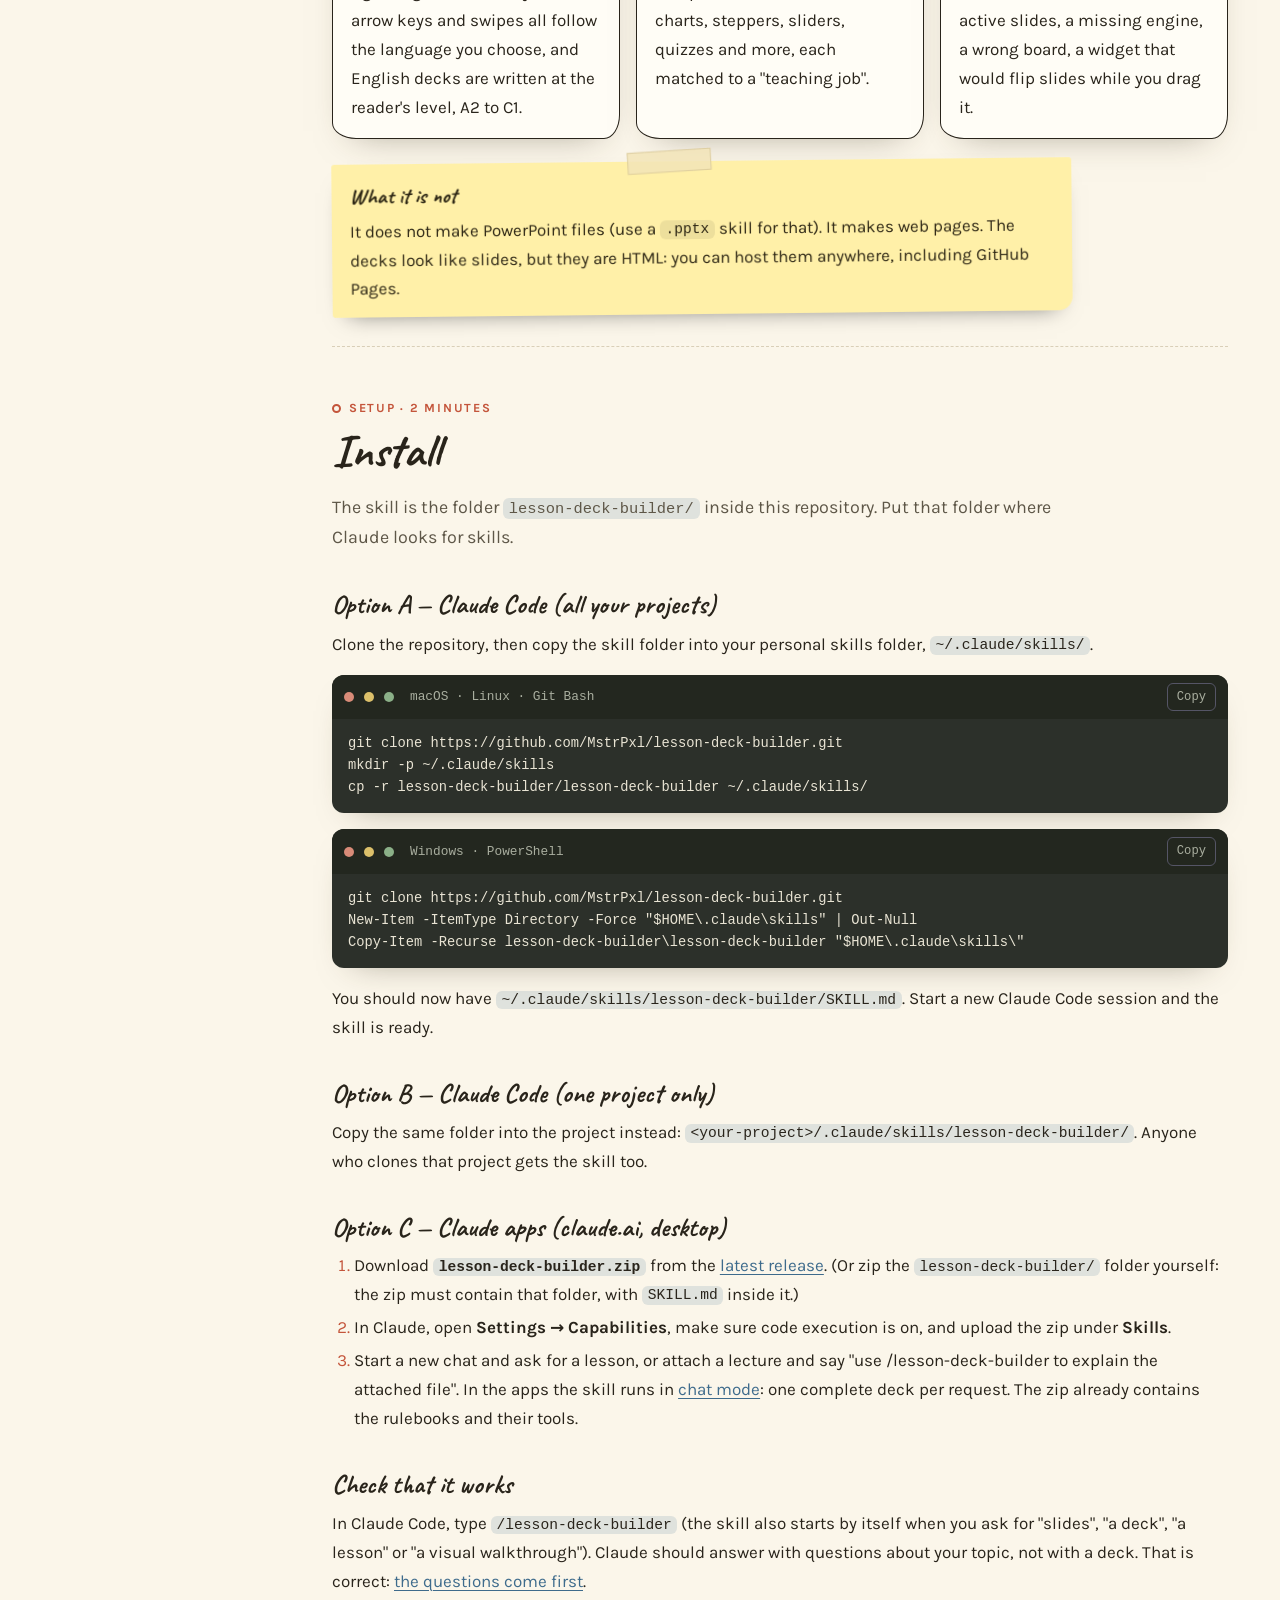
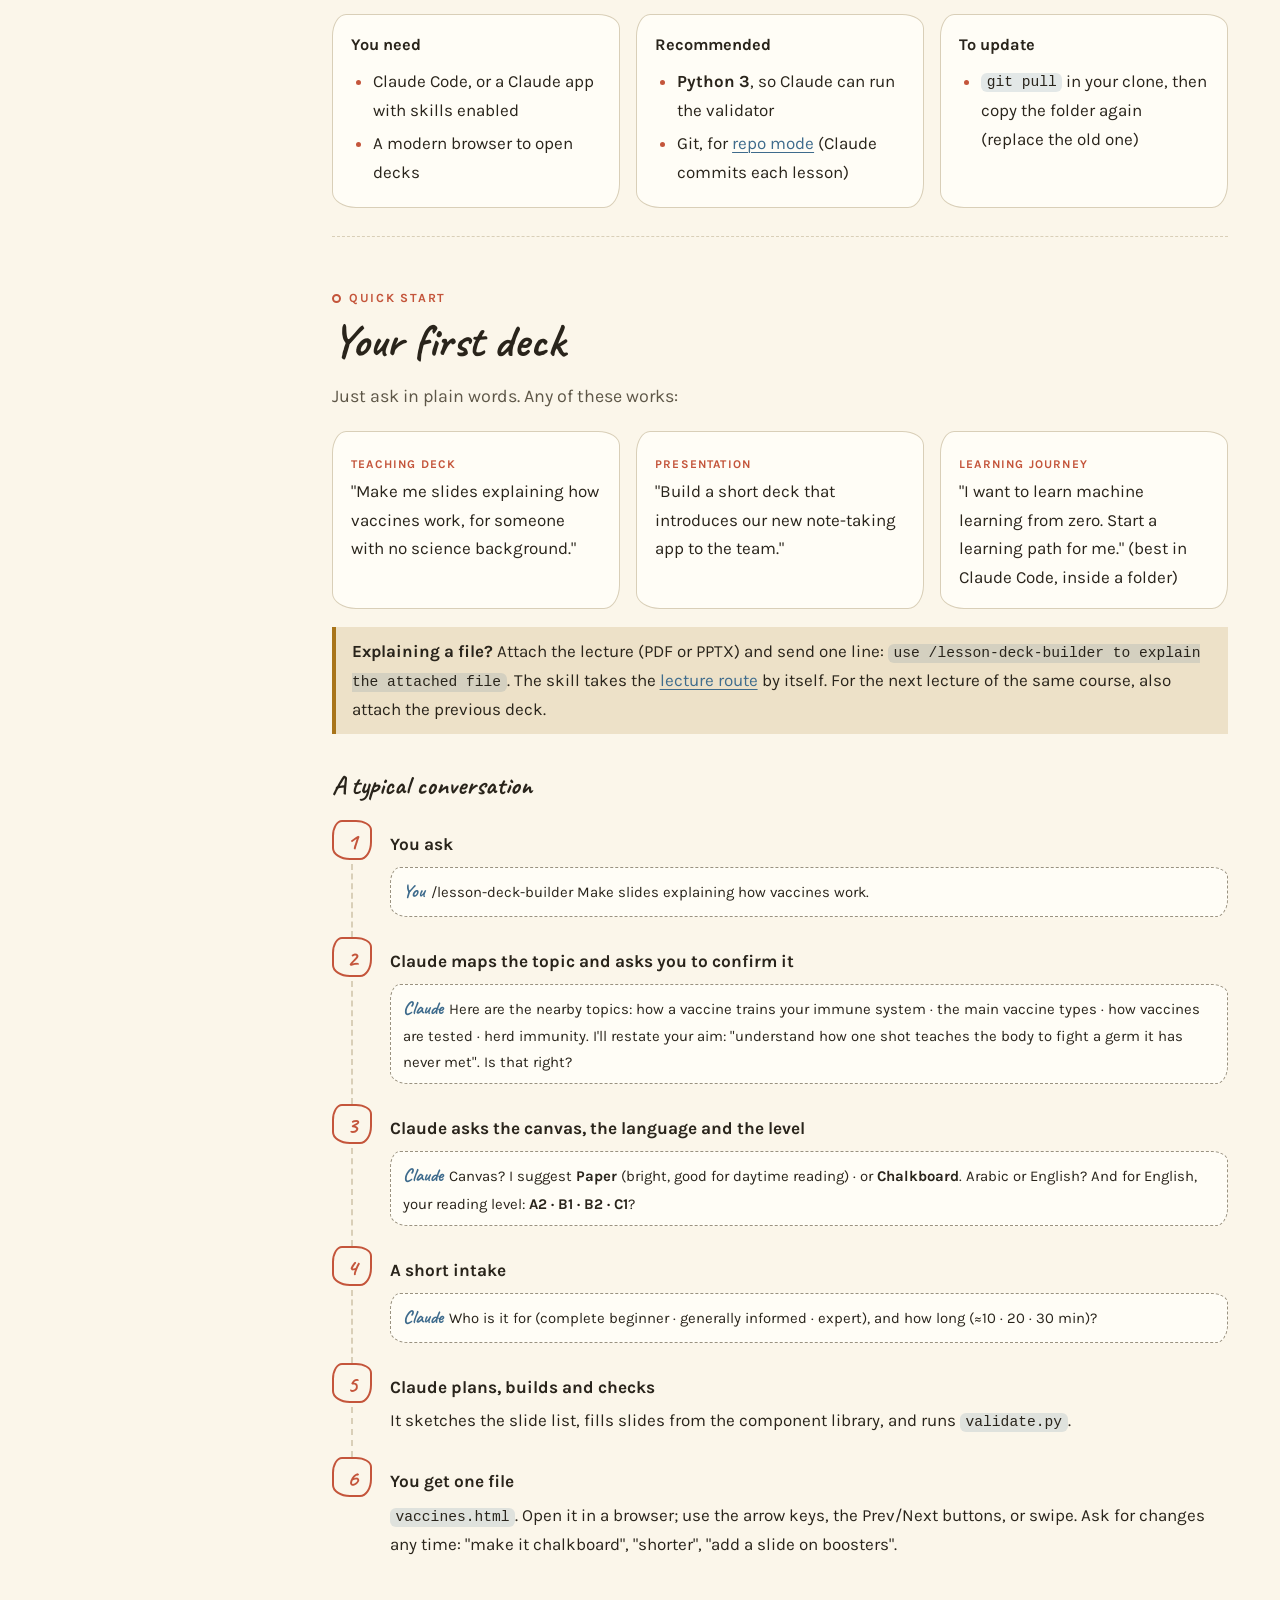
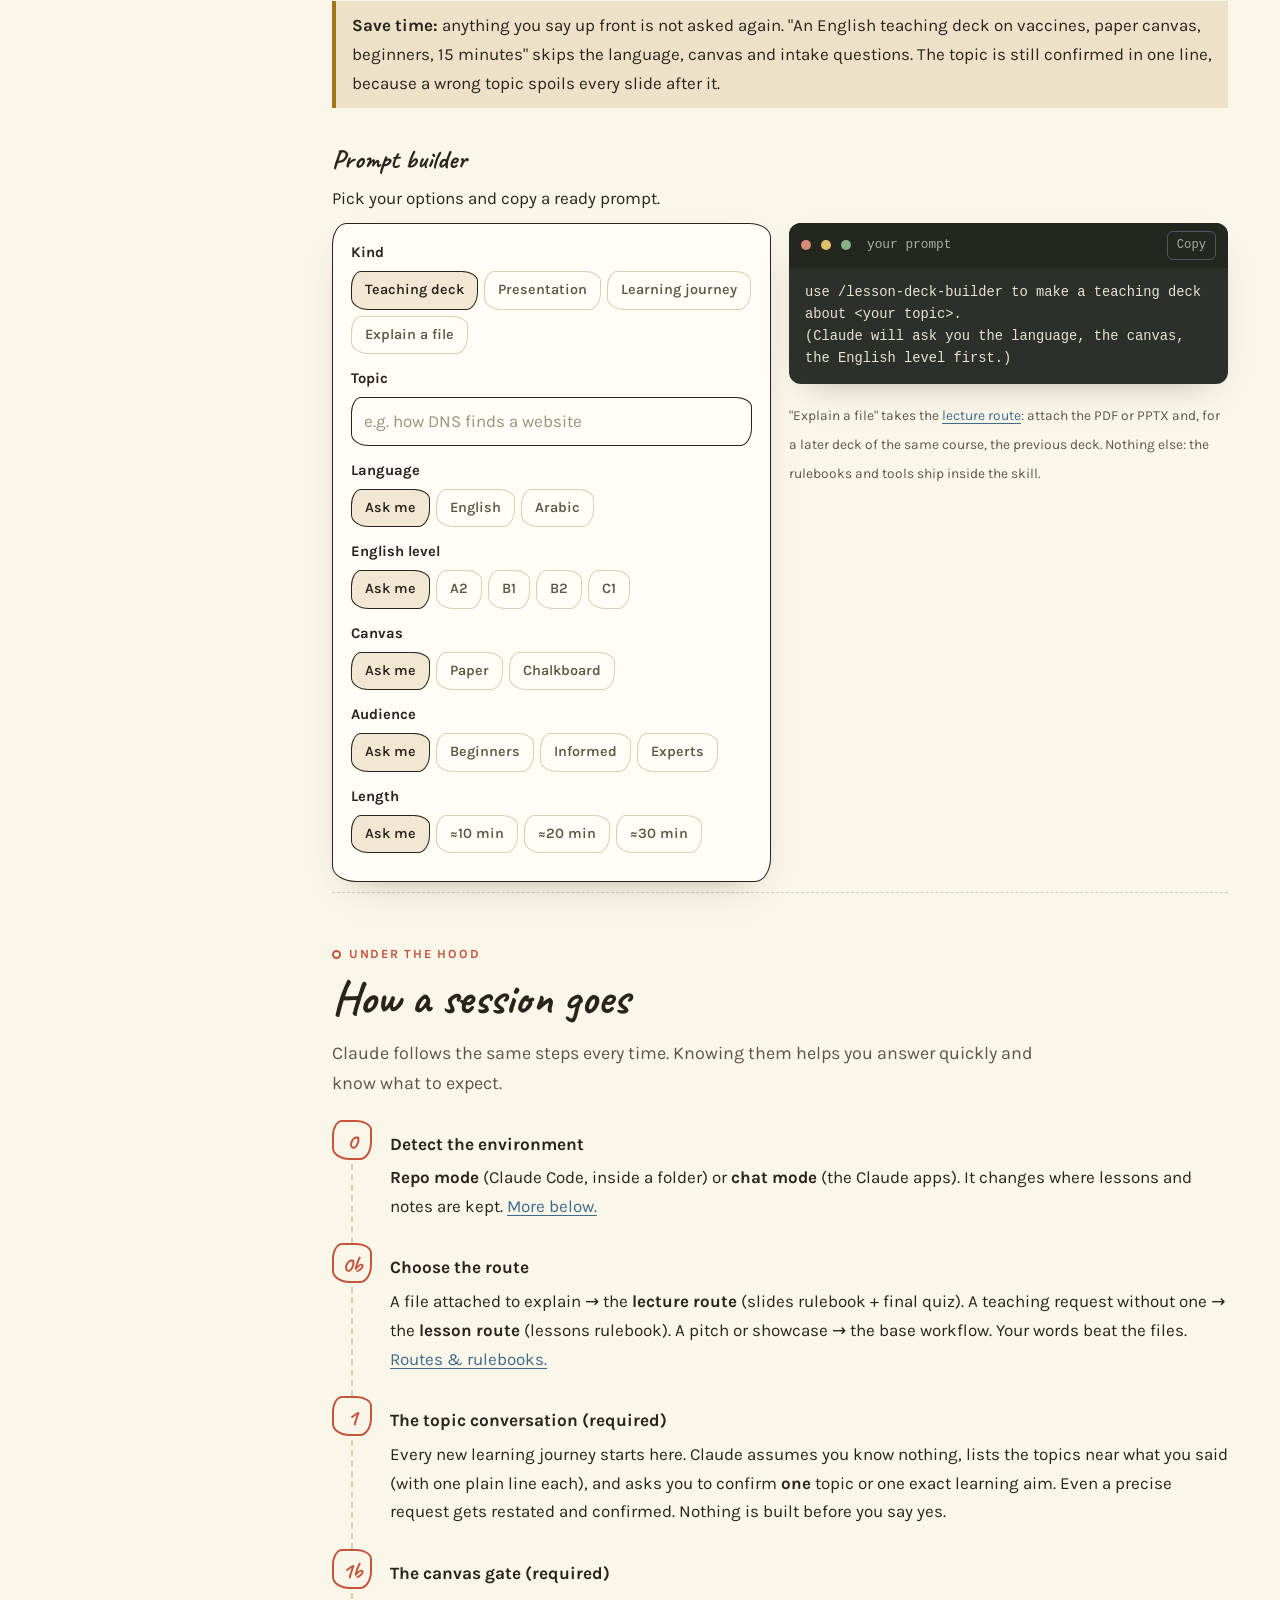
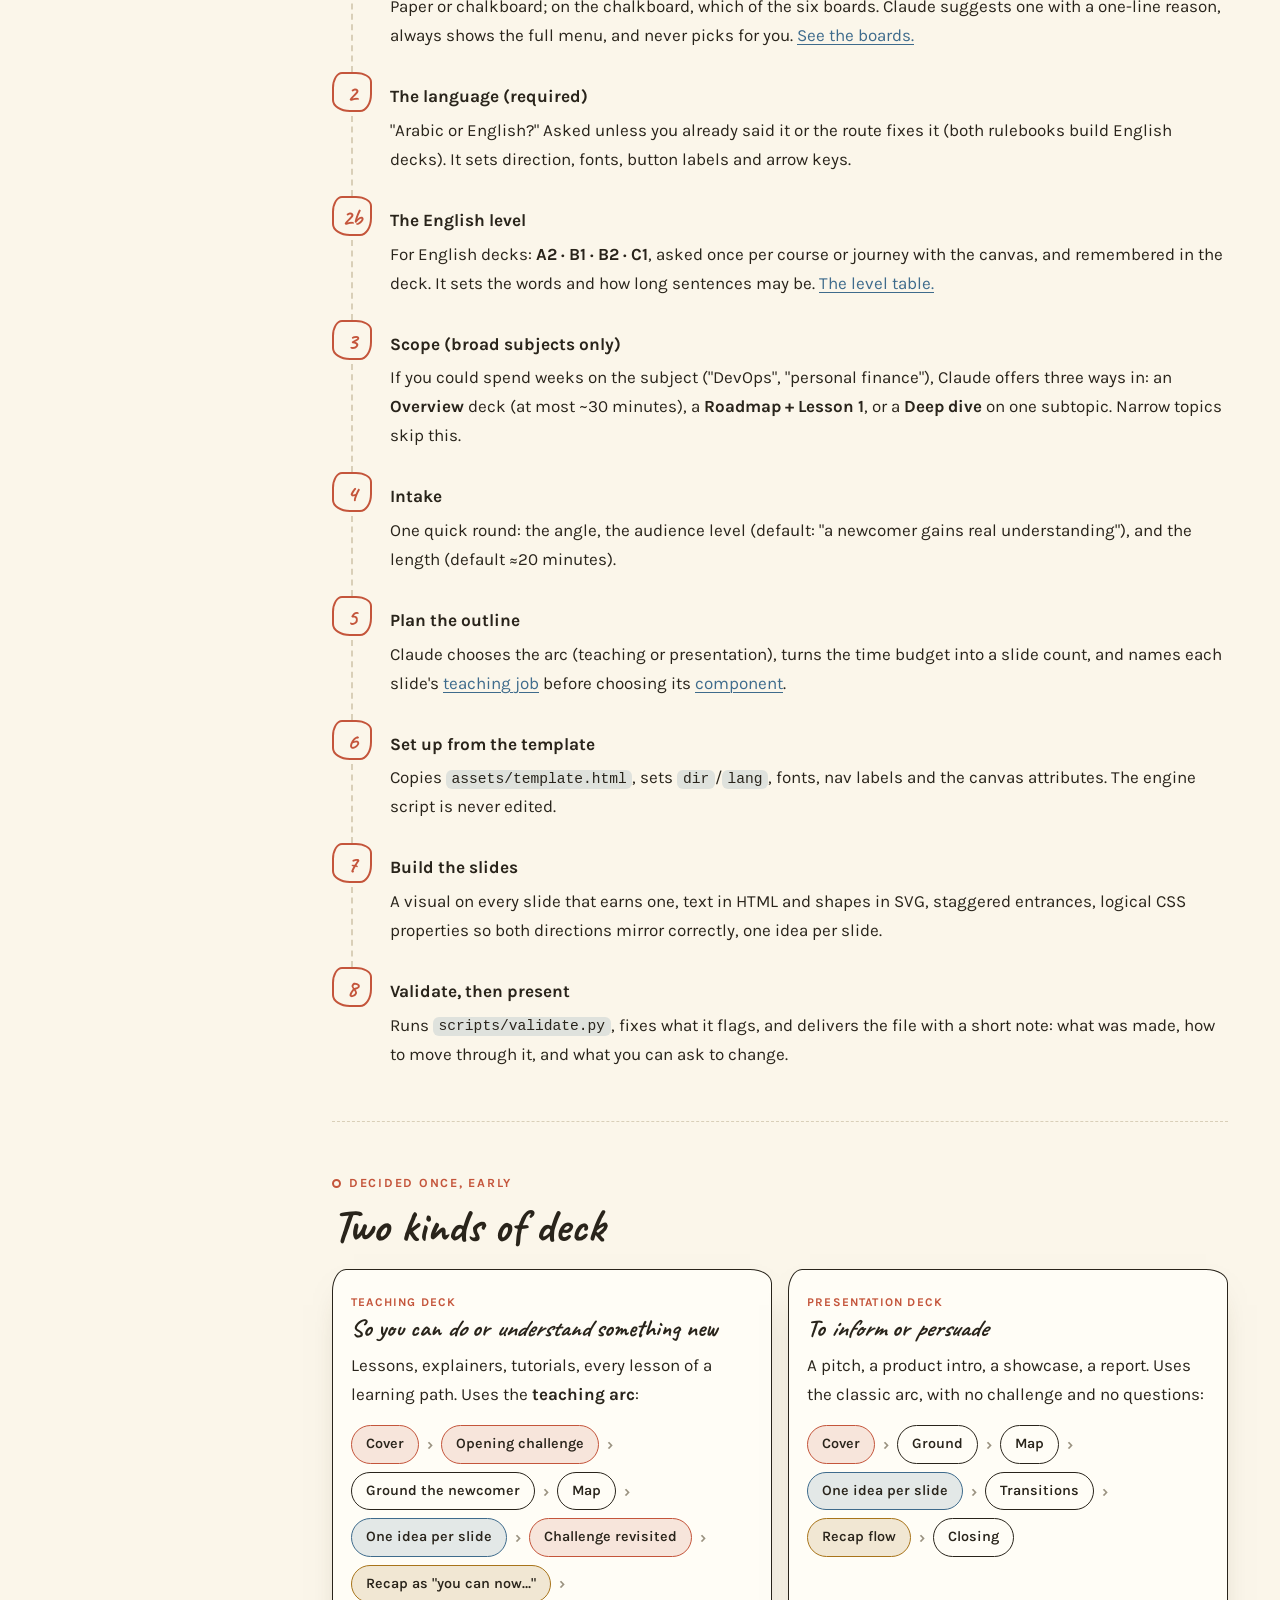
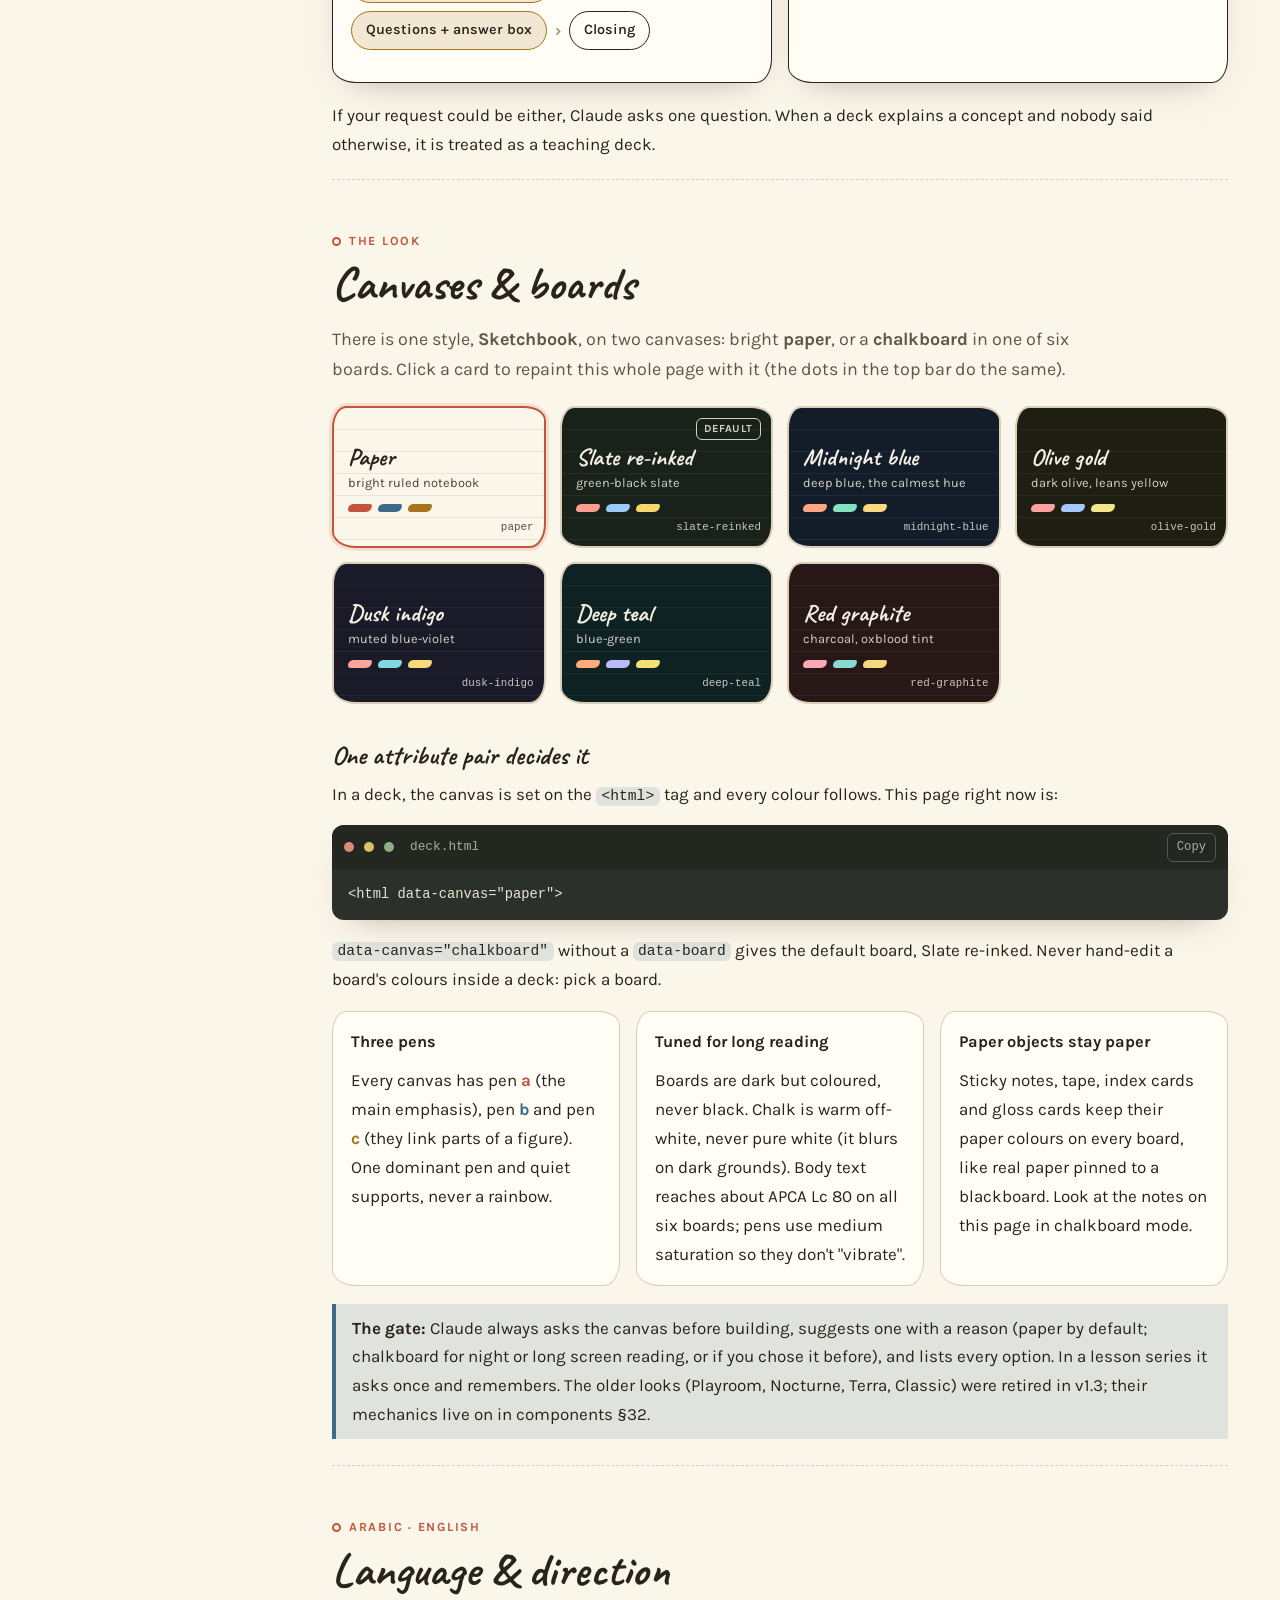
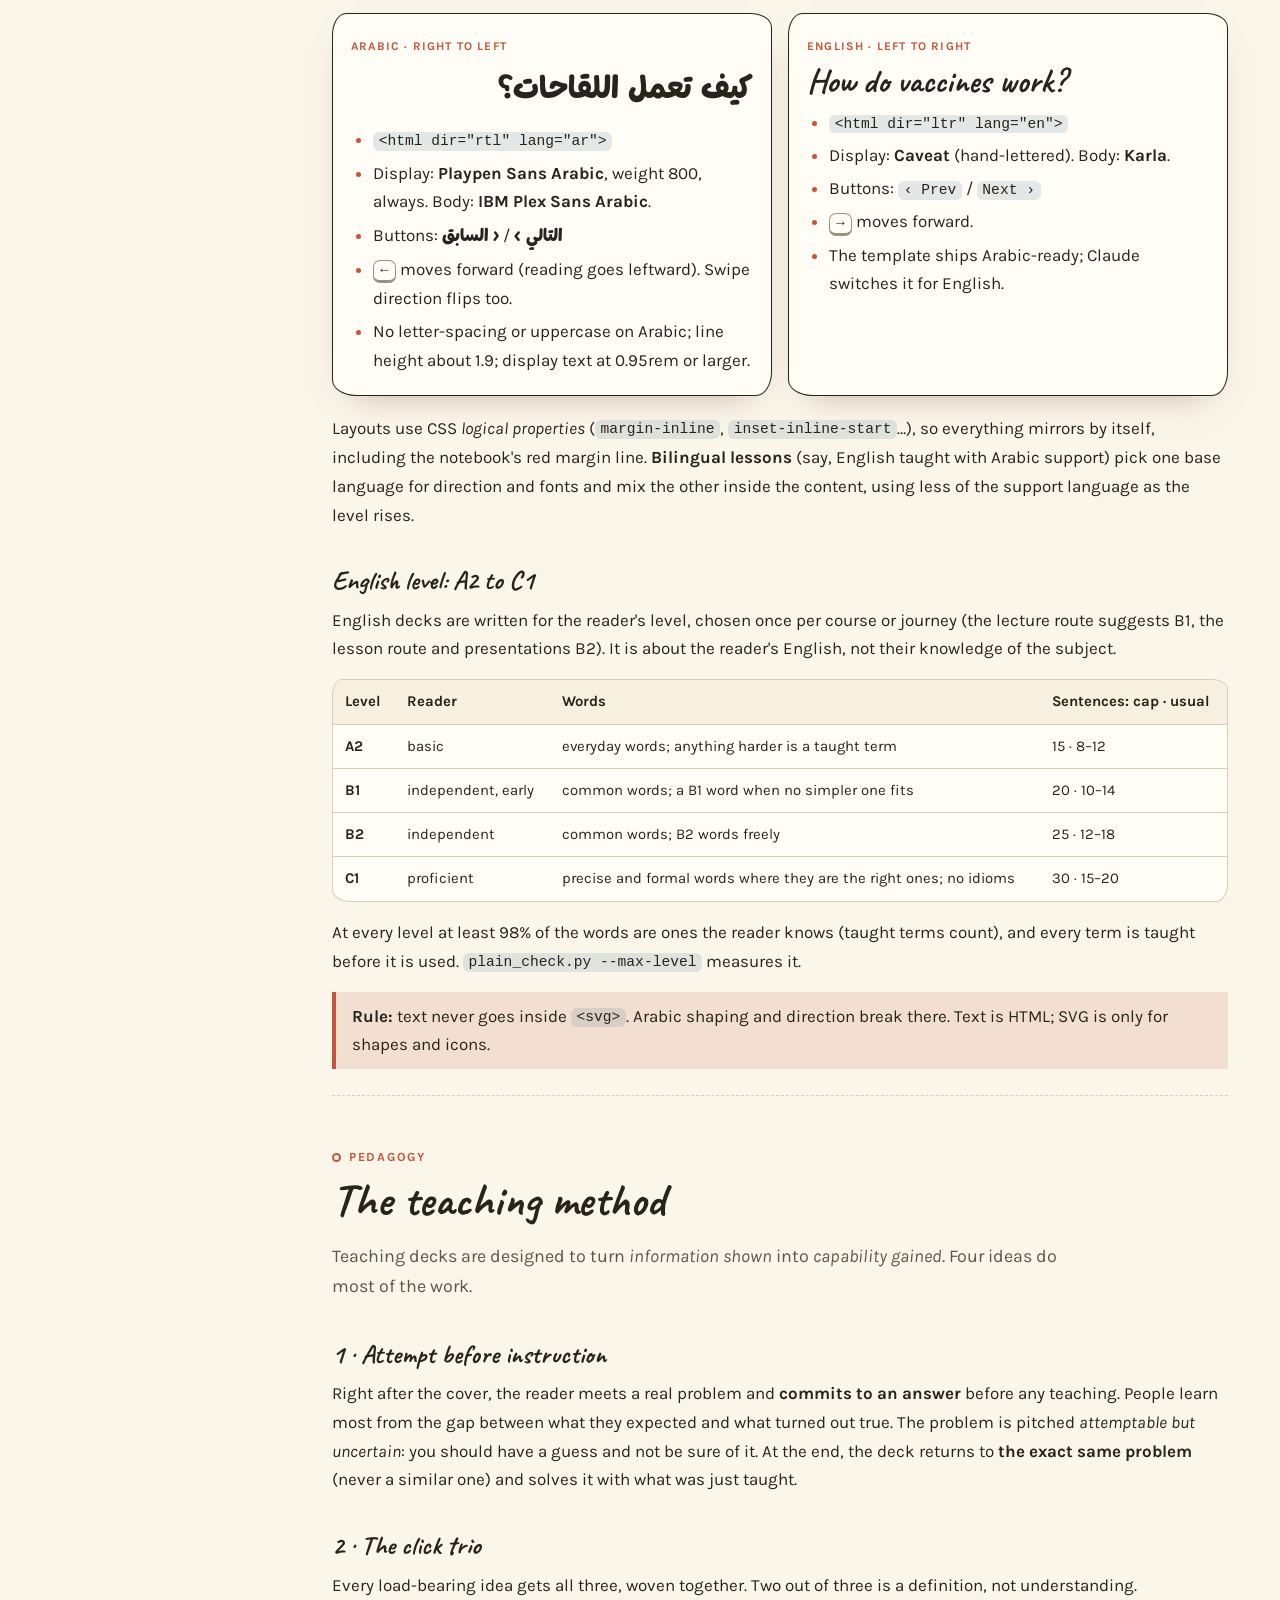
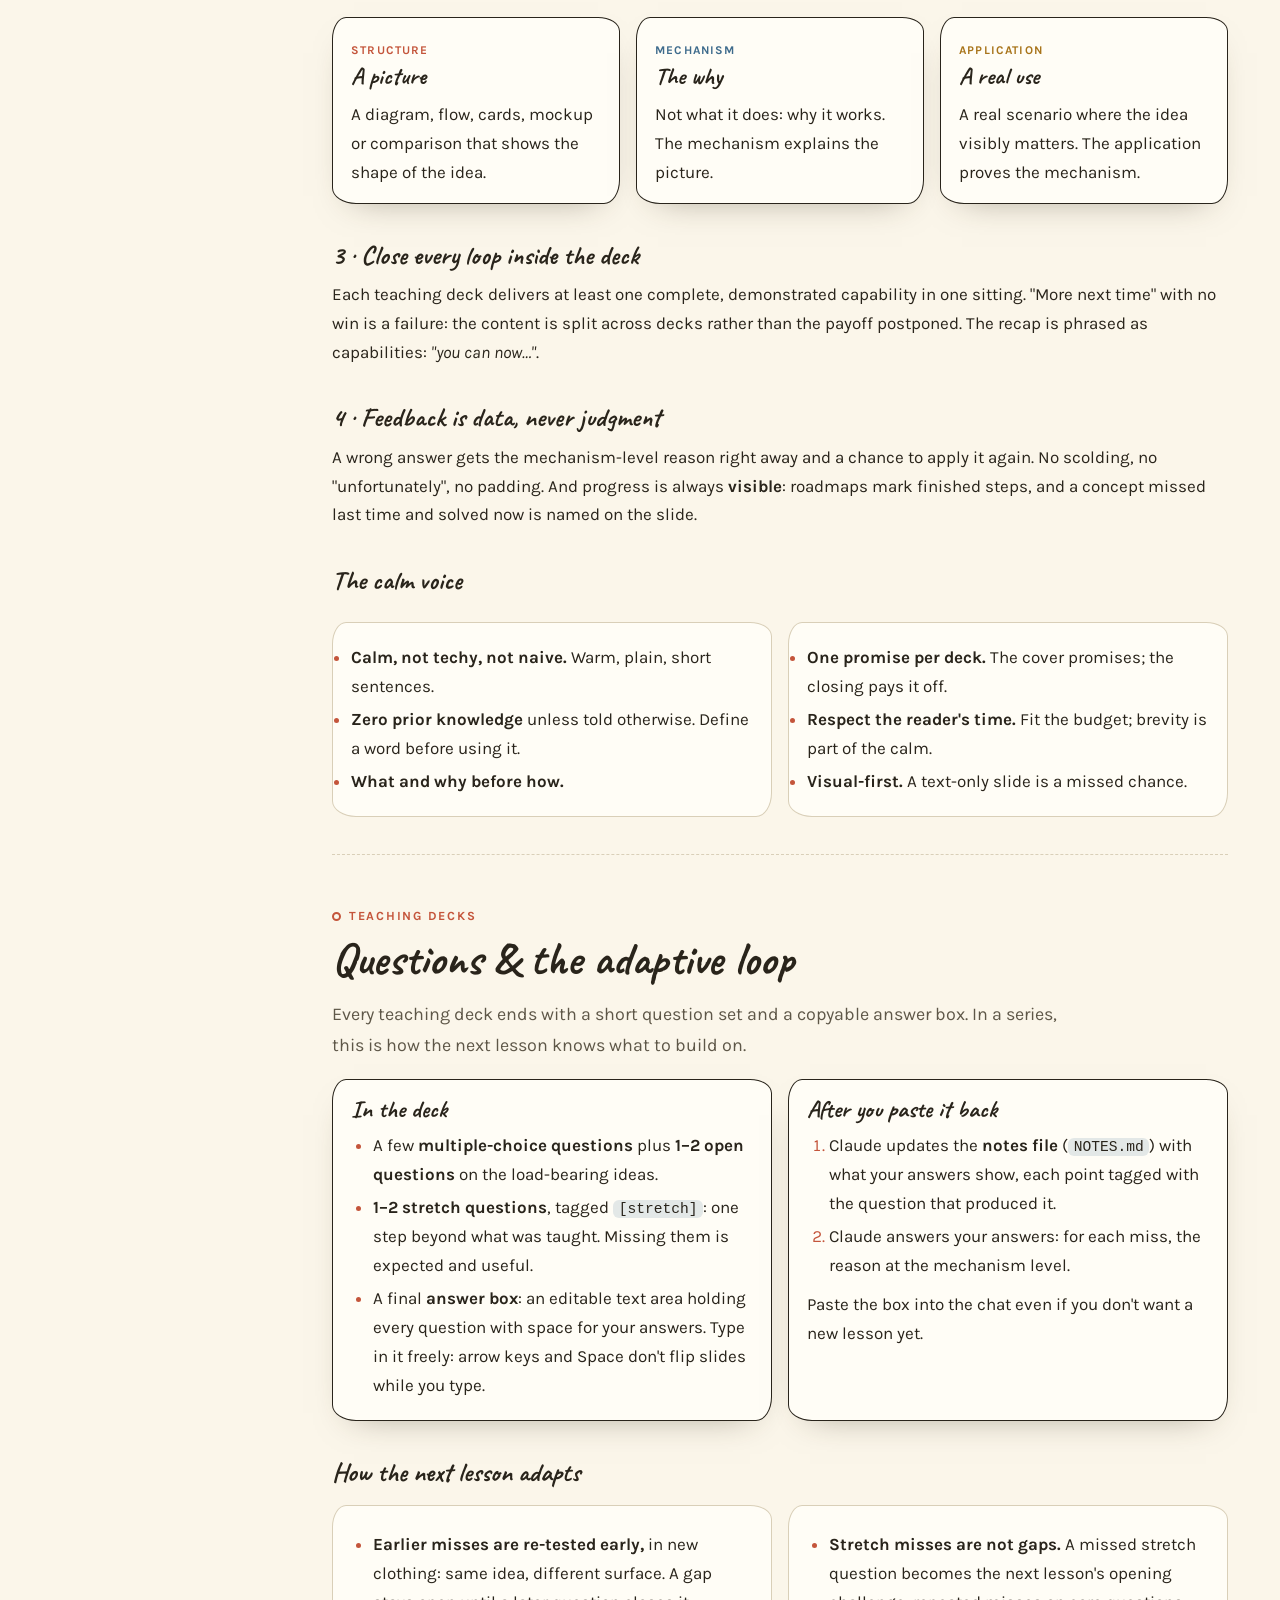
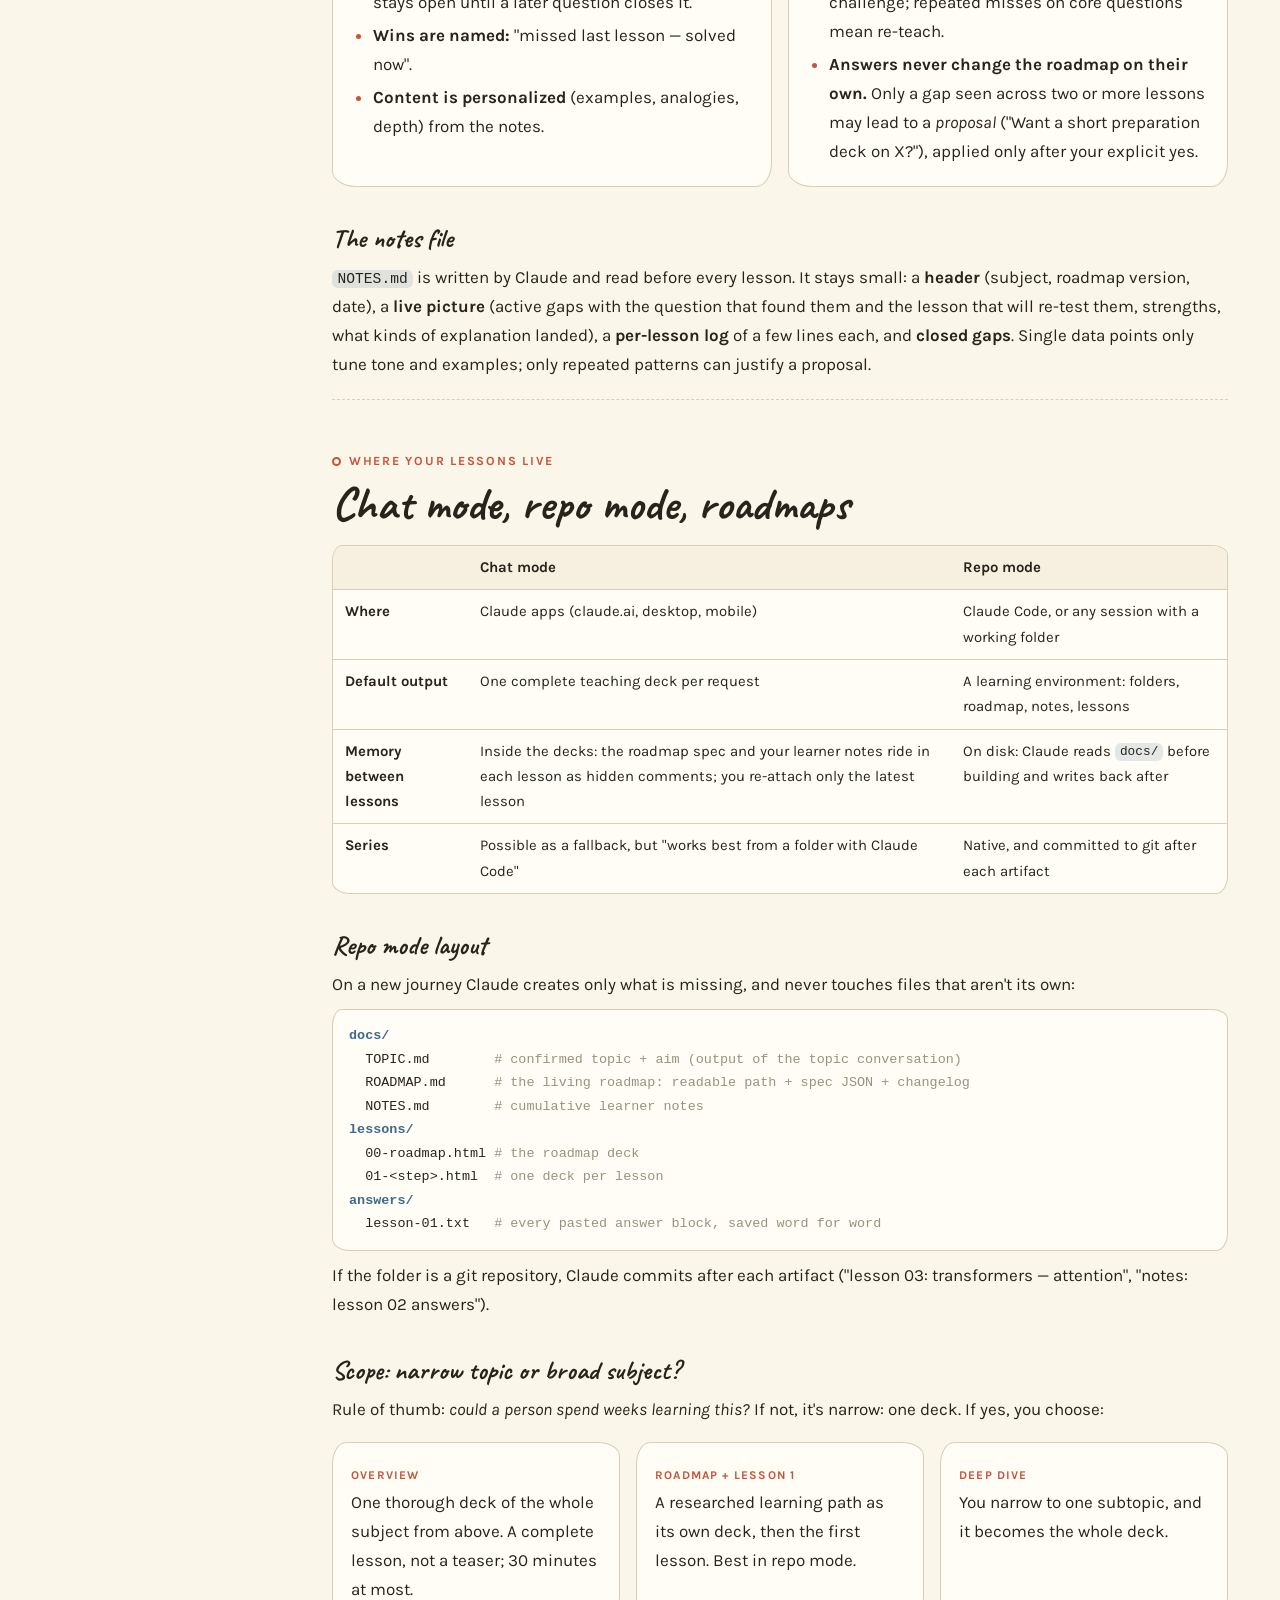
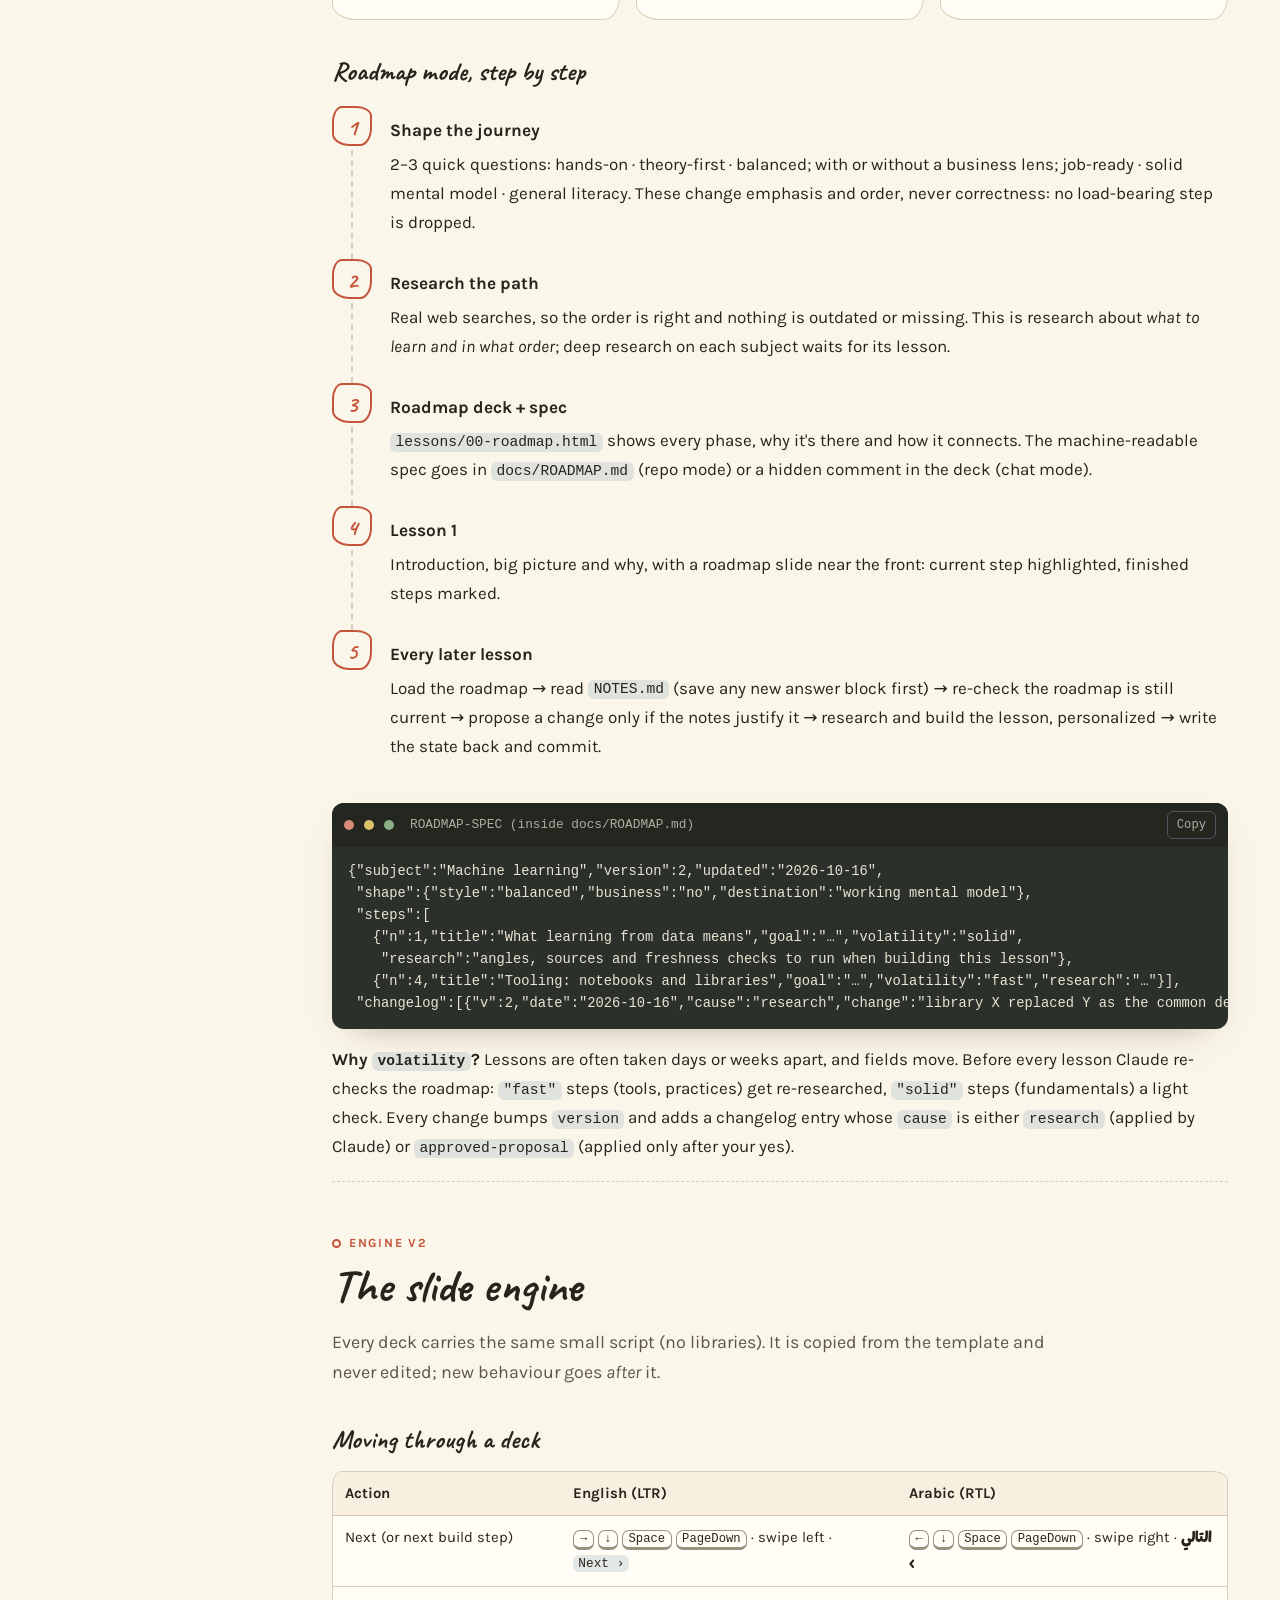
==== commit b3c8e867: "Skill v1.4.1: ask for the new lecture when only a course deck is attached A deck with a COURSE recor" ====
--- a/index.html
+++ b/index.html
@@ -66,7 +66,7 @@
   <!-- ============ HERO ============ -->
   <section class="hero" aria-labelledby="hero-title">
     <div>
-      <span class="eyebrow">A Claude skill · v1.4</span>
+      <span class="eyebrow">A Claude skill · v1.4.1</span>
       <h1 id="hero-title">Lesson-<span class="u">Deck<svg viewBox="0 0 200 20" preserveAspectRatio="none" aria-hidden="true"><path d="M3 13 C 50 6, 120 5, 197 11" fill="none" stroke="currentColor" stroke-width="4" stroke-linecap="round"/></svg></span>-Builder</h1>
       <p class="tagline">Ask Claude for a lesson on <em>any</em> topic and get back <strong>one HTML file</strong>: a calm, hand-drawn slide deck that teaches, opens in any browser, and works on a phone.</p>
       <ul class="chips">
@@ -798,7 +798,7 @@
     <thead><tr><th>Attach</th><th>When</th></tr></thead>
     <tbody>
       <tr><td>The file to explain (PDF or PPTX)</td><td>Lecture route; one deck per file</td></tr>
-      <tr><td>The previous deck (HTML)</td><td>From the second deck of a course or journey on. Its hidden record holds your choices (canvas, board, English level) and the course's memory, and its code is reused.</td></tr>
+      <tr><td>The previous deck (HTML)</td><td>From the second deck of a course or journey on, <strong>together with the new chapter's file</strong>. Its hidden record holds your choices (canvas, board, English level) and the course's memory, and its code is reused. A course deck attached without the new chapter's PDF: Claude asks for the PDF before doing anything.</td></tr>
       <tr><td>An older deck</td><td>Only when Claude asks for one, to reuse a figure or a glossary wording</td></tr>
       <tr><td>Rulebooks, notes, tools</td><td><strong>Never.</strong> They ship inside the skill.</td></tr>
     </tbody>
@@ -1001,6 +1001,7 @@
   <div class="tbl"><table>
     <thead><tr><th>Version</th><th>Date</th><th>Highlights</th></tr></thead>
     <tbody>
+      <tr><td><strong>Skill v1.4.1 · Slides 2.0.1</strong></td><td>2026-10-23</td><td>A course deck attached without the new chapter's PDF: Claude asks for the PDF first.</td></tr>
       <tr><td><strong>Skill v1.4</strong></td><td>2026-10-23</td><td>One-line requests; routes (lecture, lesson, presentation); rulebooks, notes and tools bundled; English level A2–C1; course memory inside the decks; goals first.</td></tr>
       <tr><td><strong>Slides 2.0 · Lessons 2.0 · Questions 1.4</strong></td><td>2026-10-23</td><td>Bundled in the skill; one-line start; English level A2–C1; no notes files; shared <code>deck-tools</code> 1.7.</td></tr>
       <tr><td>Skill v1.3</td><td>2026-10-09</td><td>Sketchbook only; canvas gate with paper and six chalkboard boards; template rebuilt; retired styles' mechanics ported to §32.</td></tr>
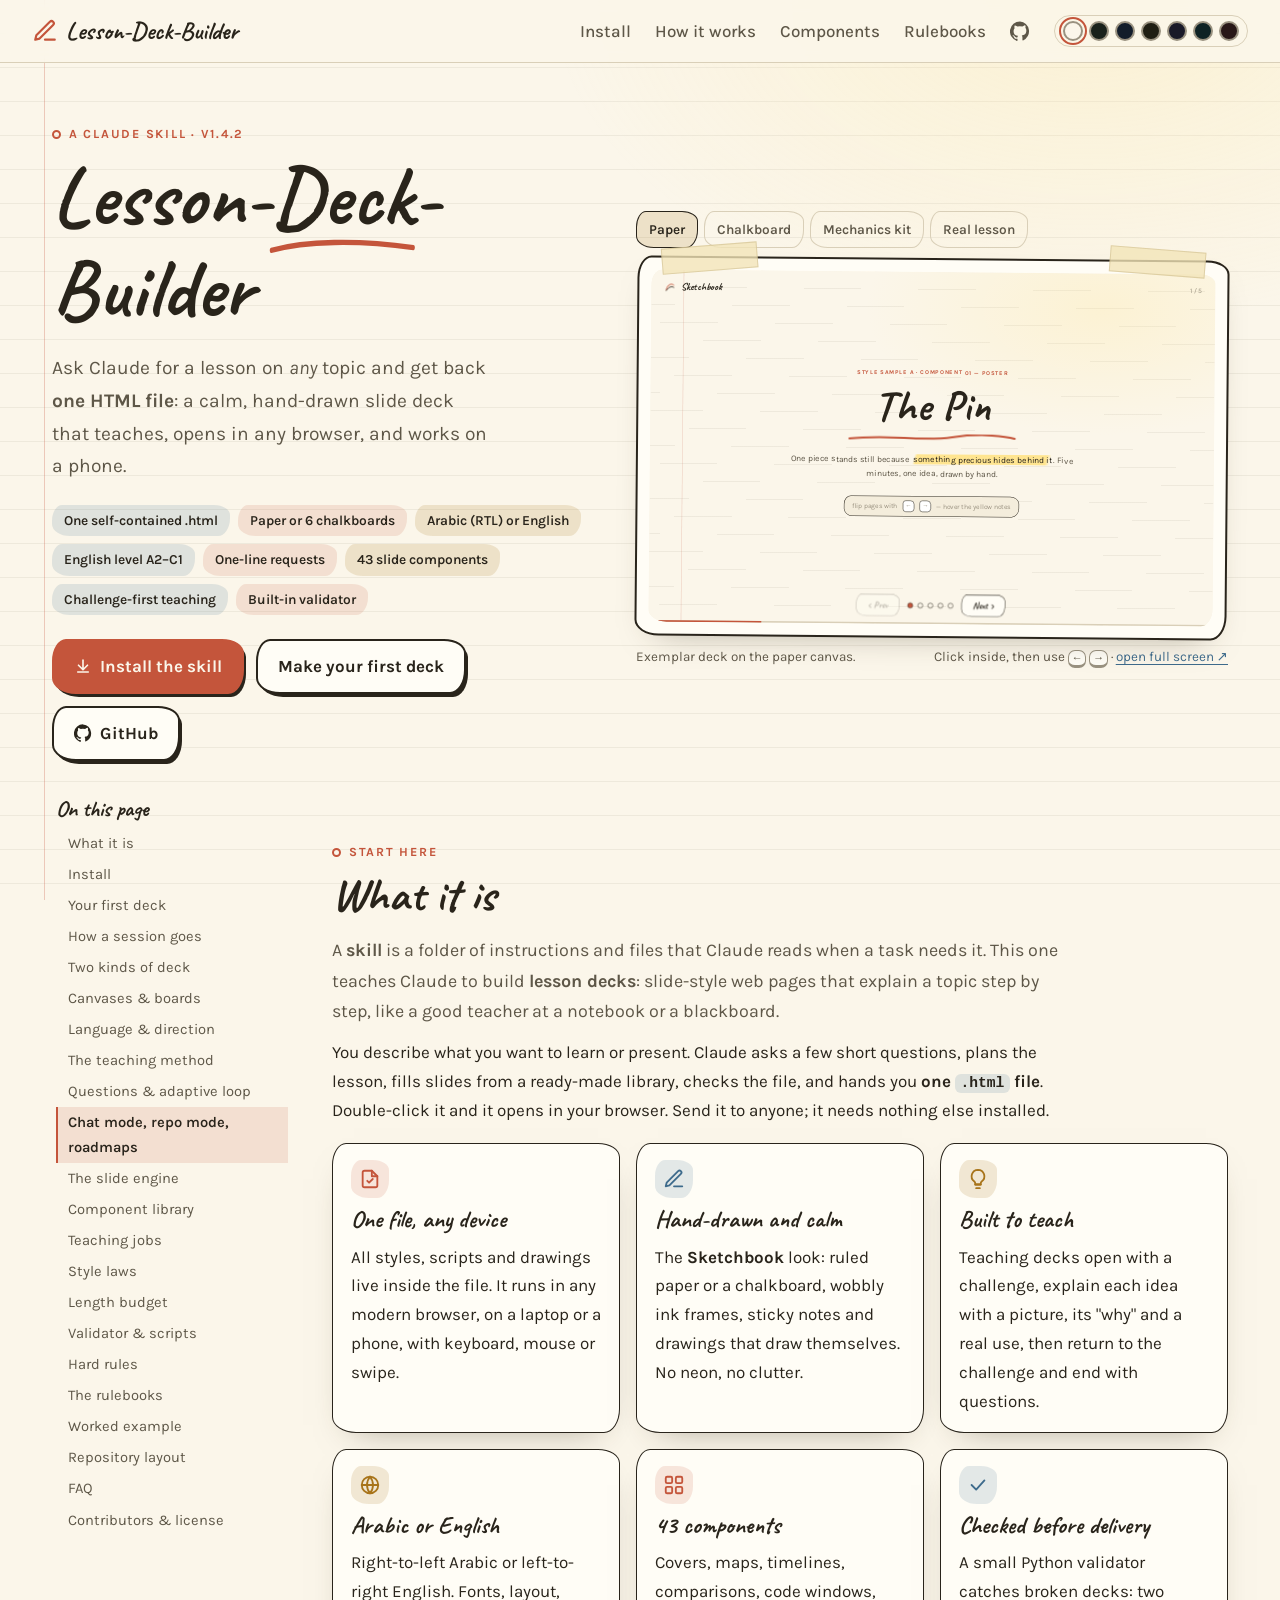
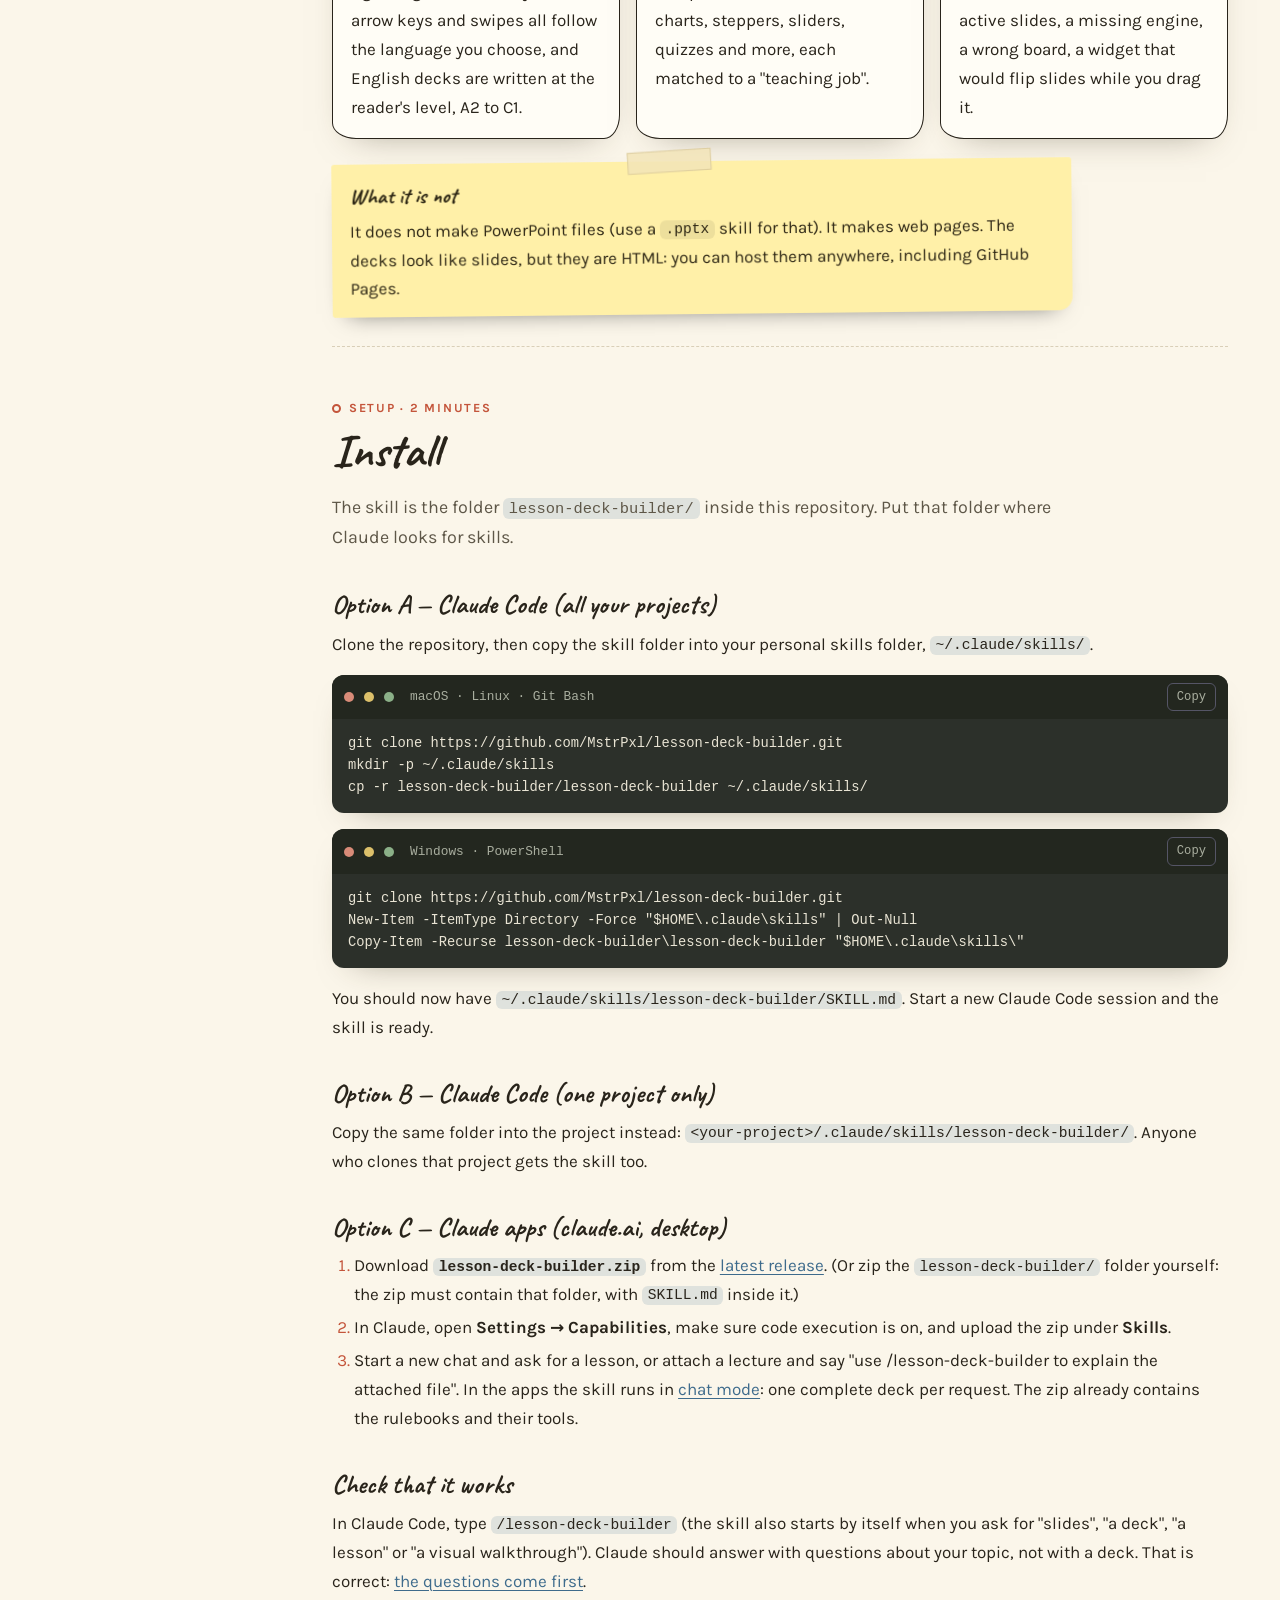
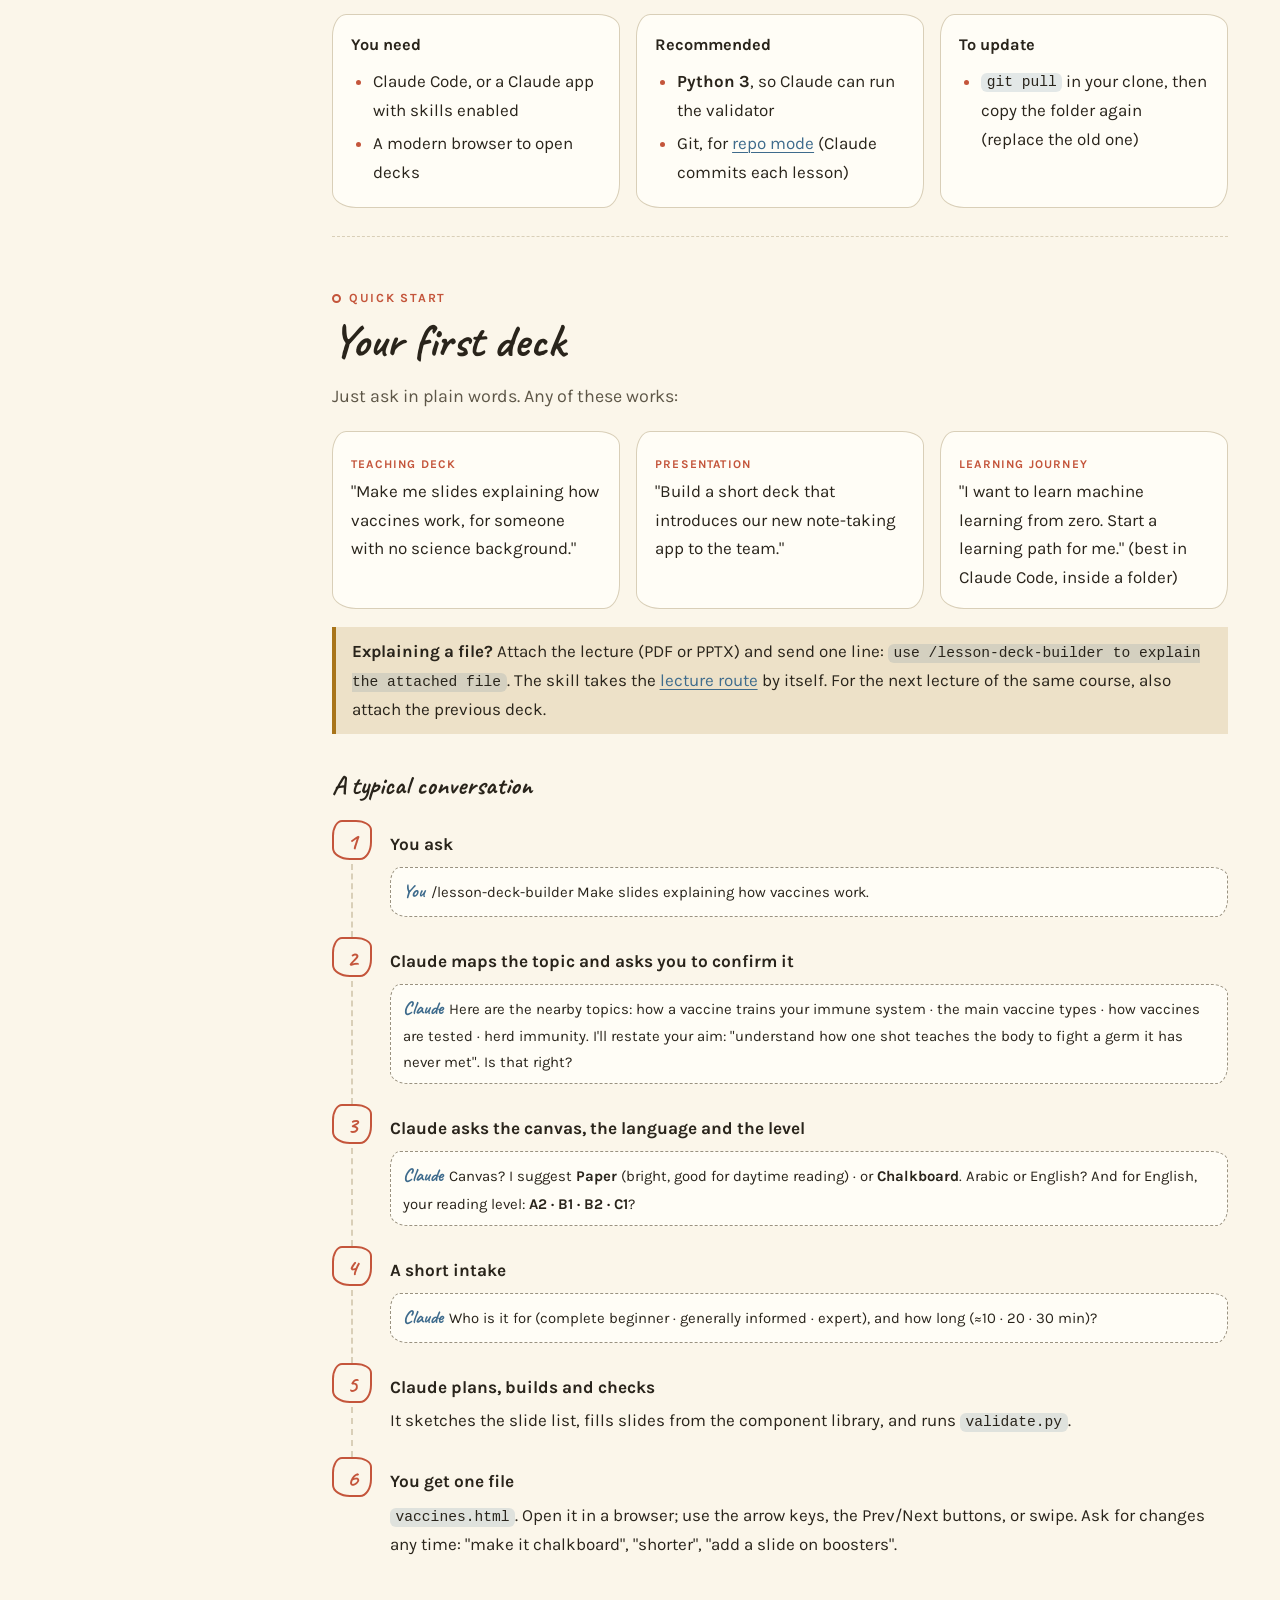
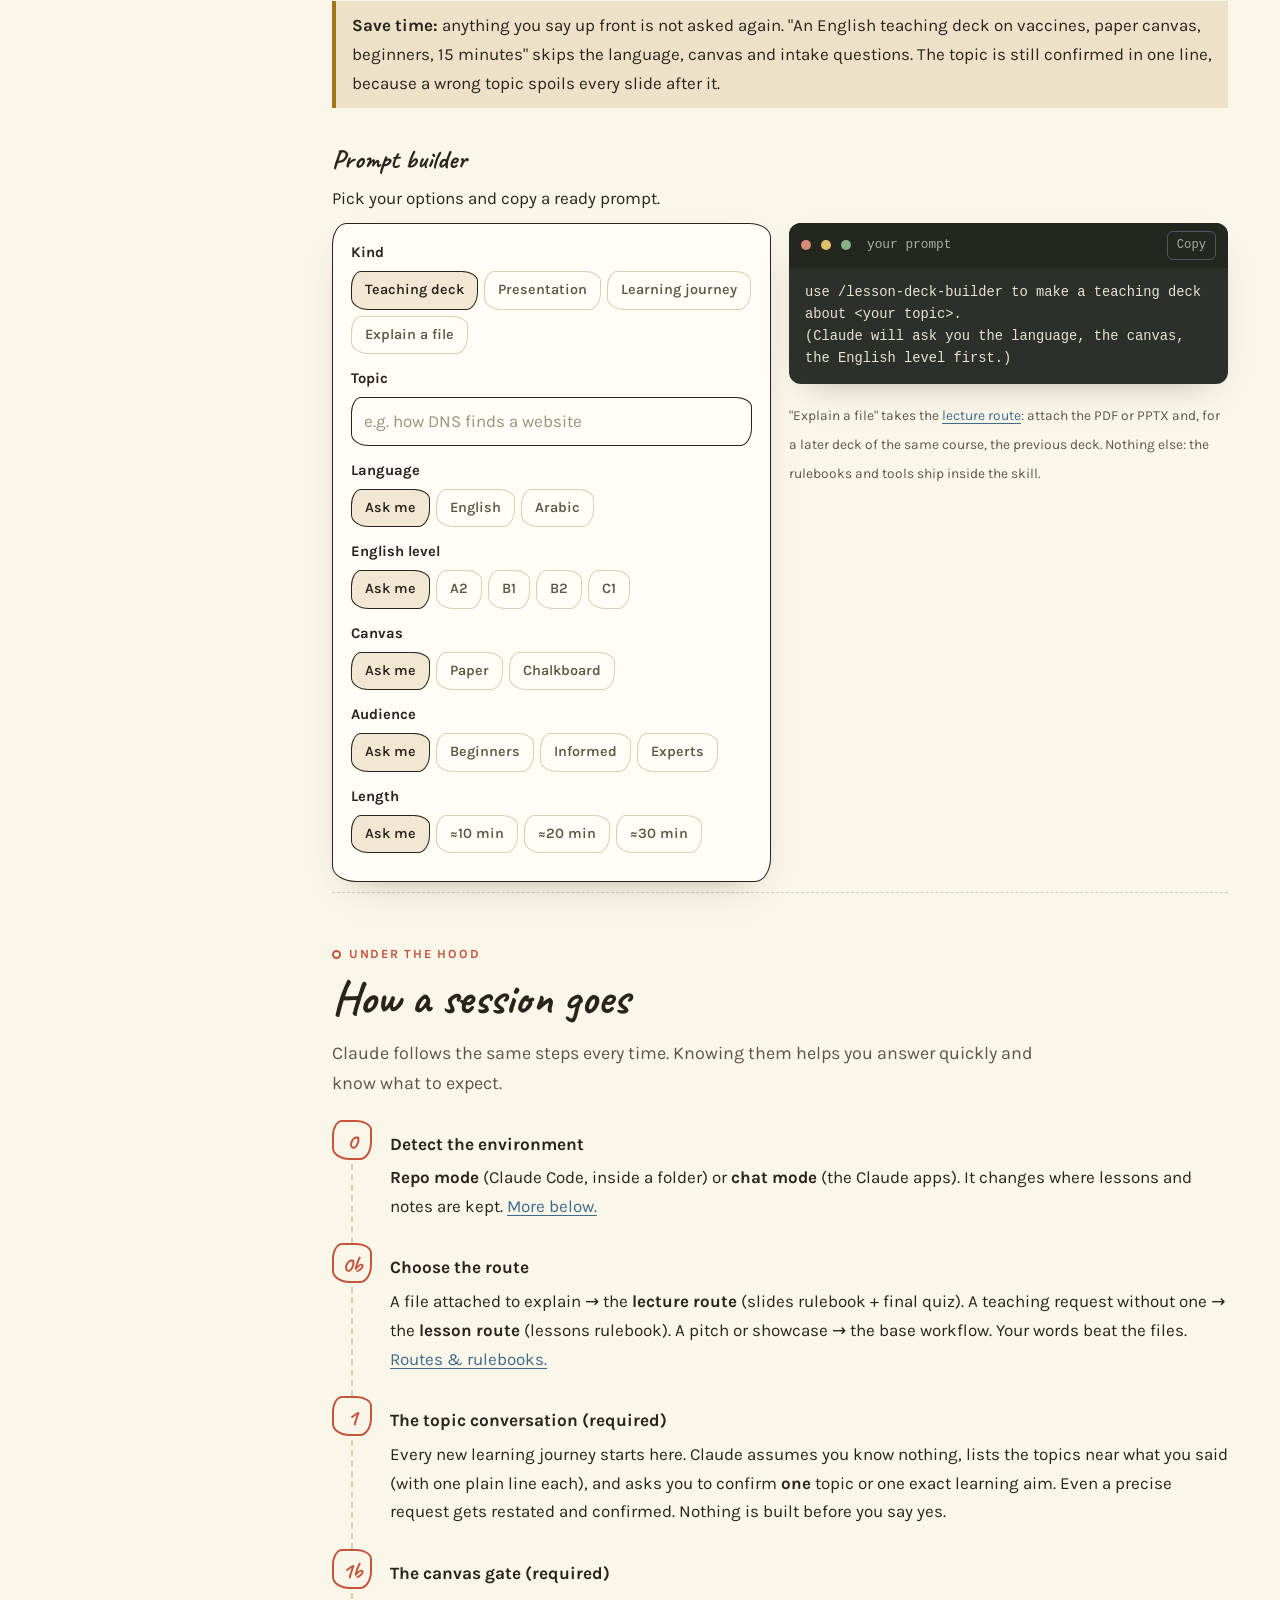
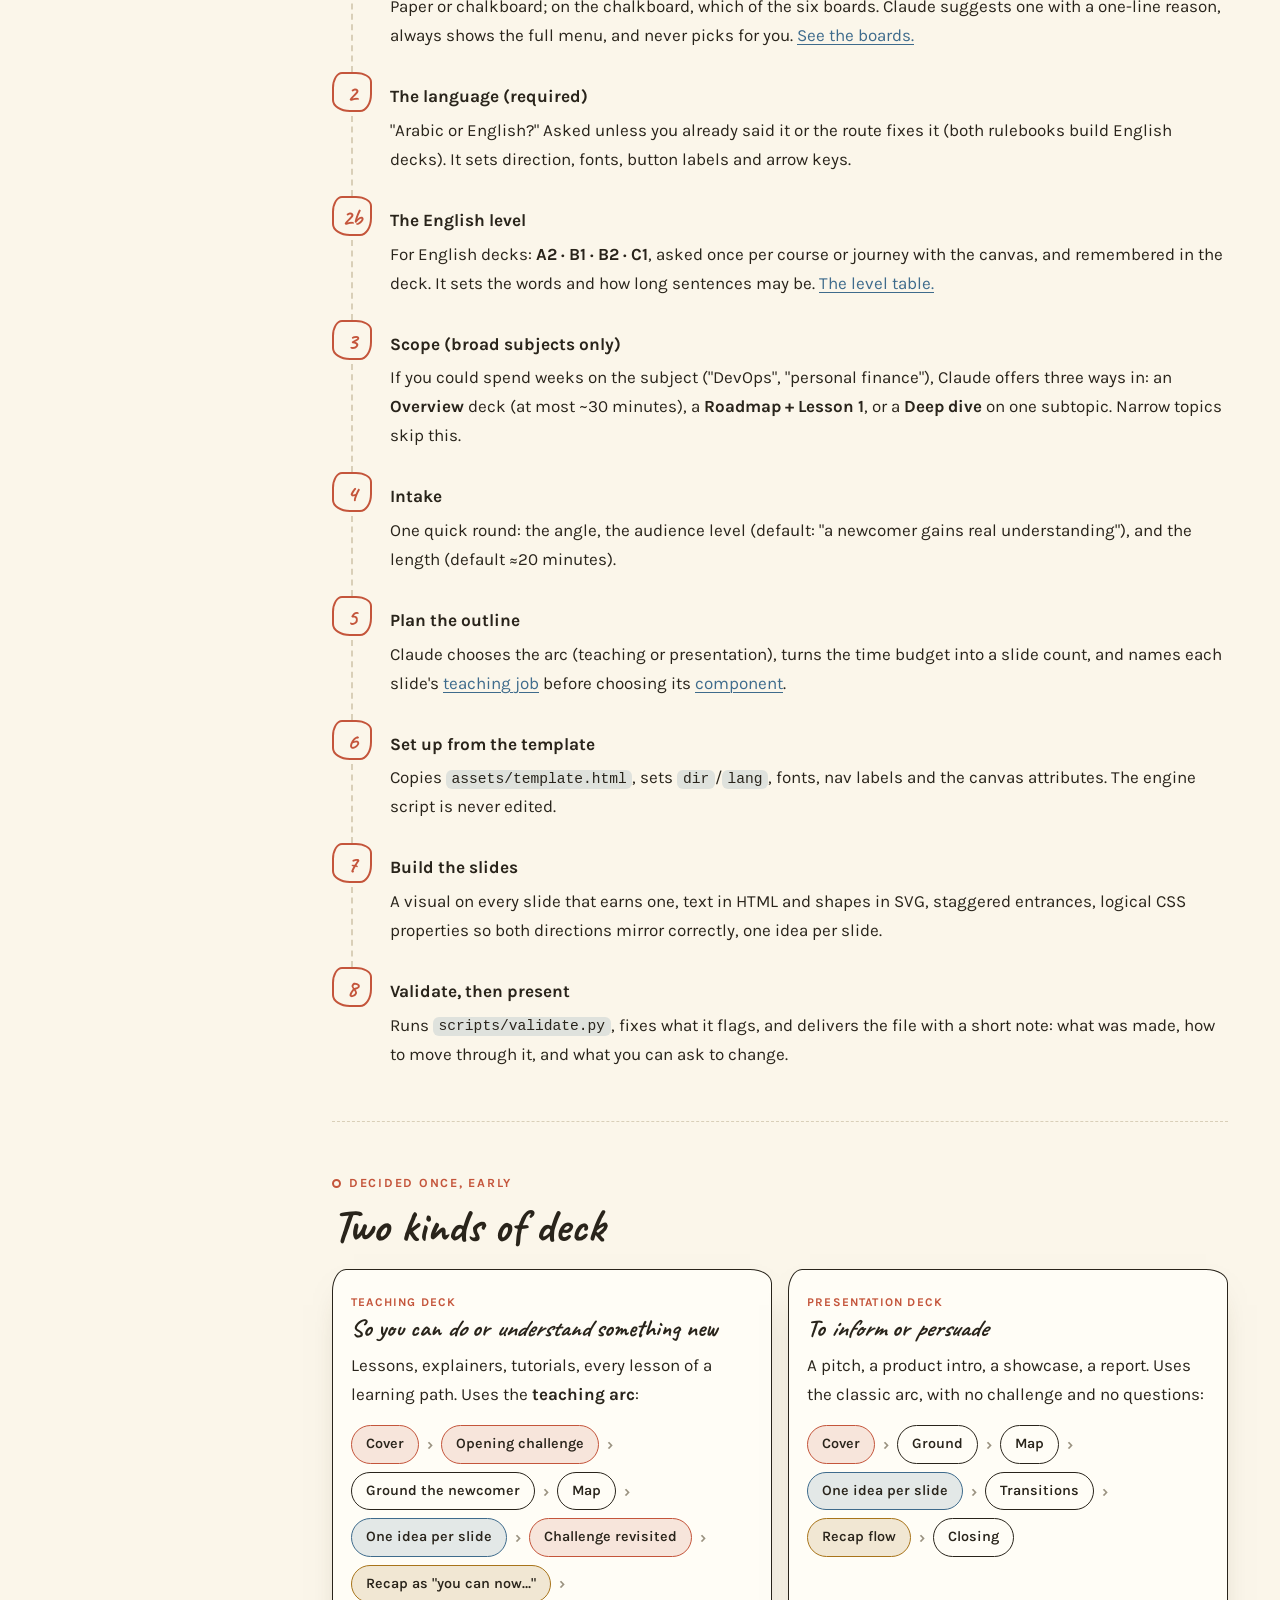
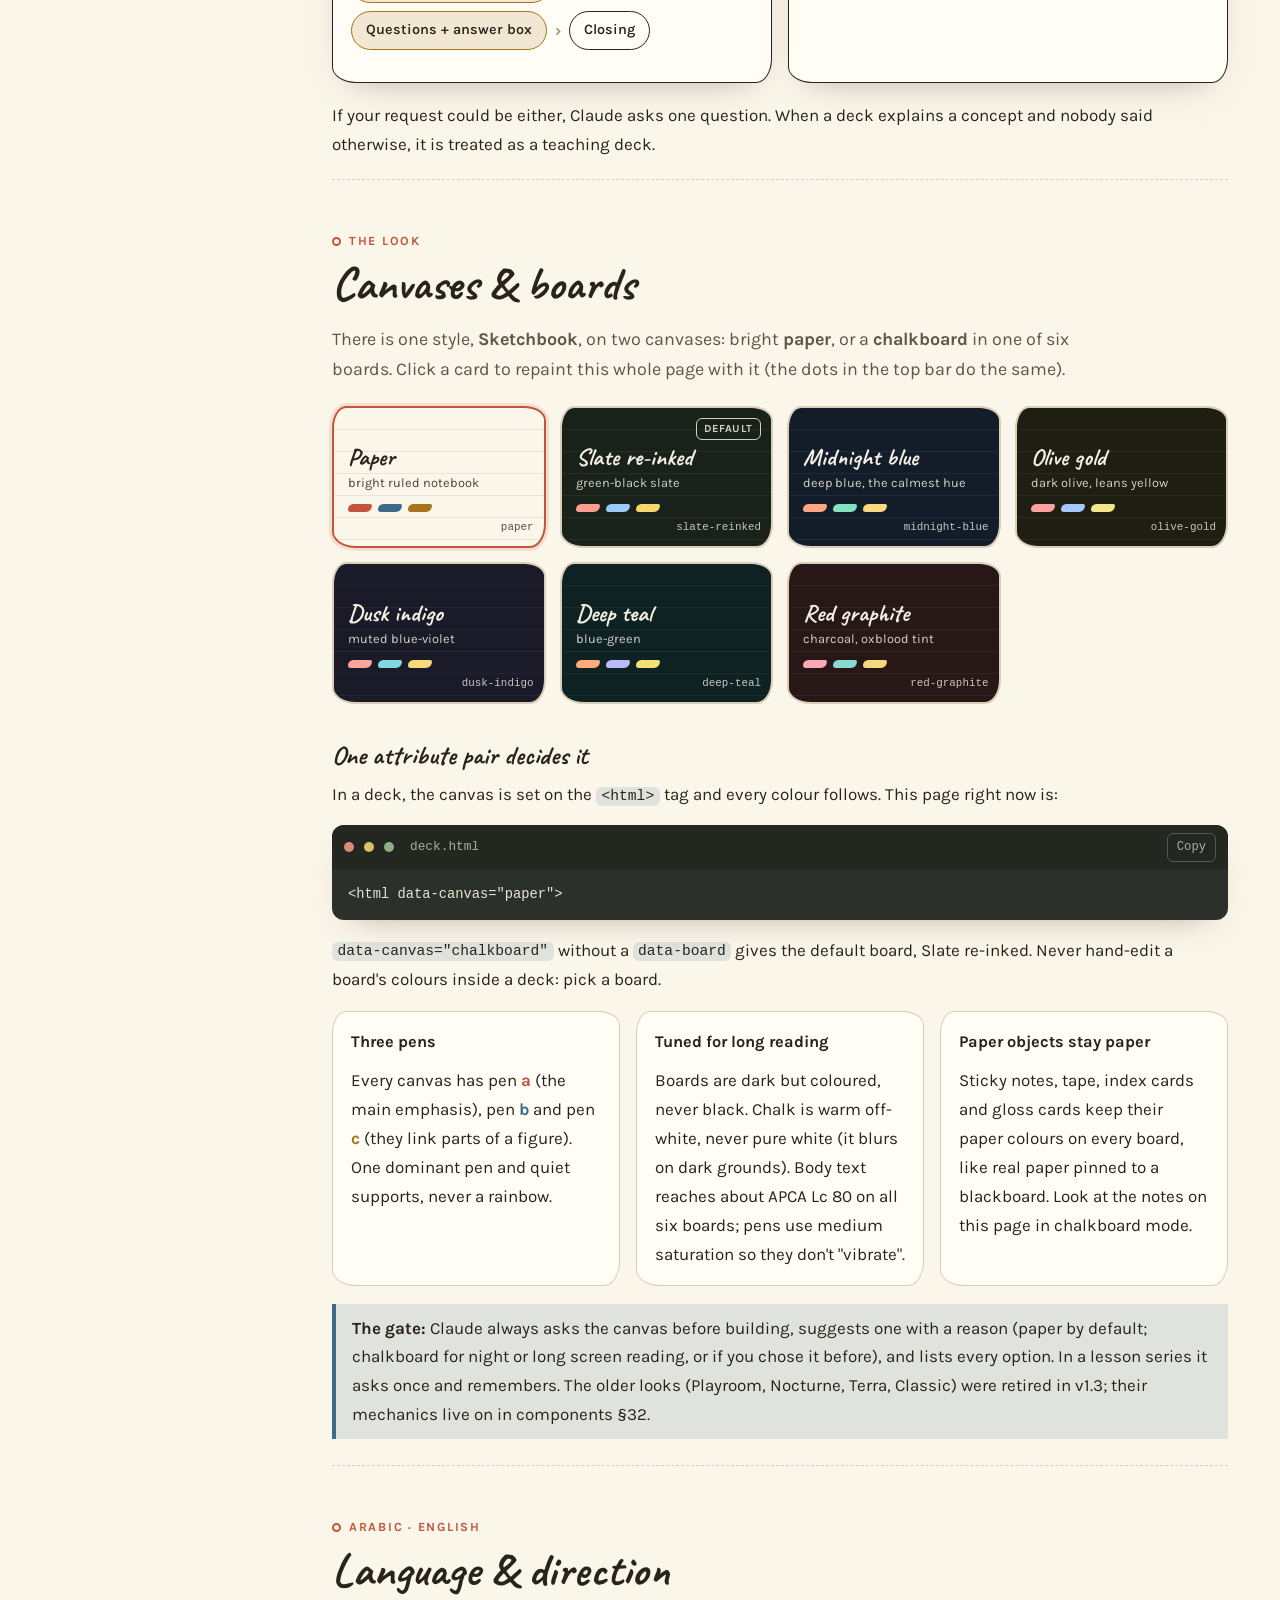
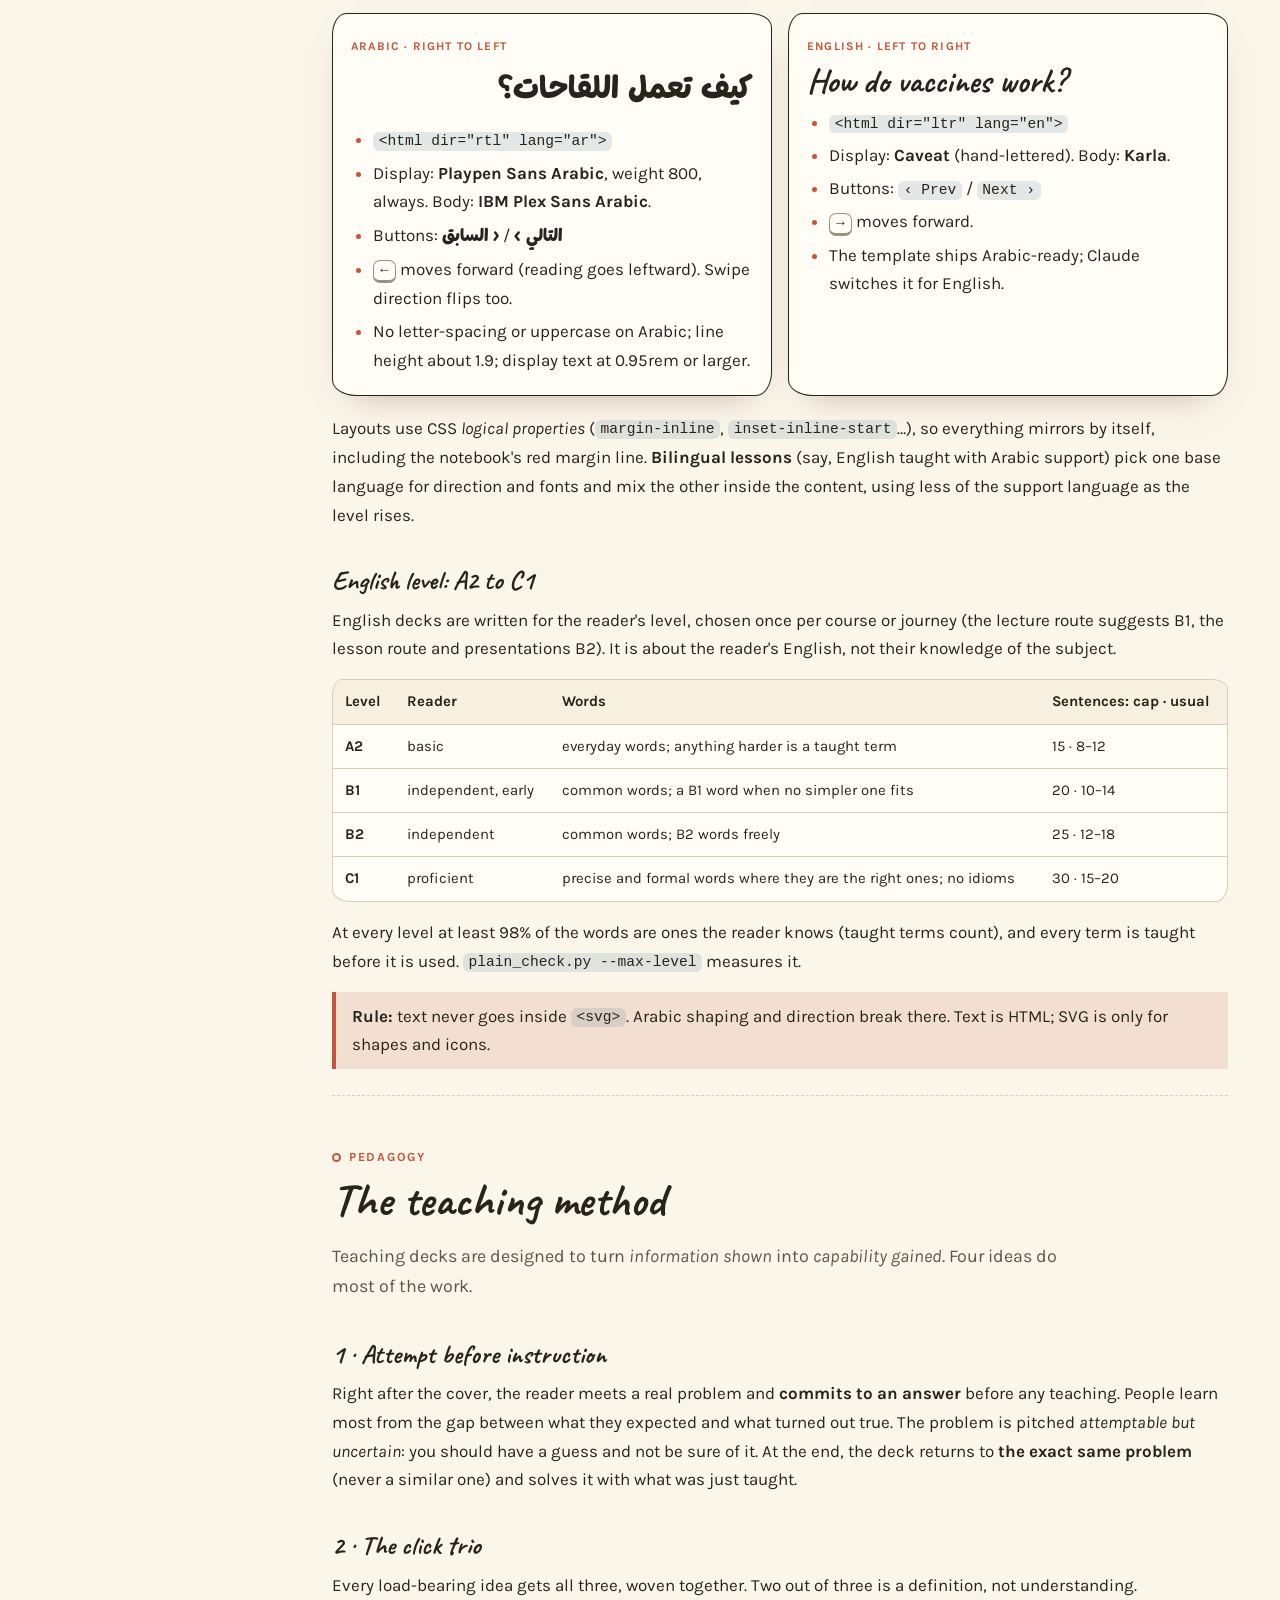
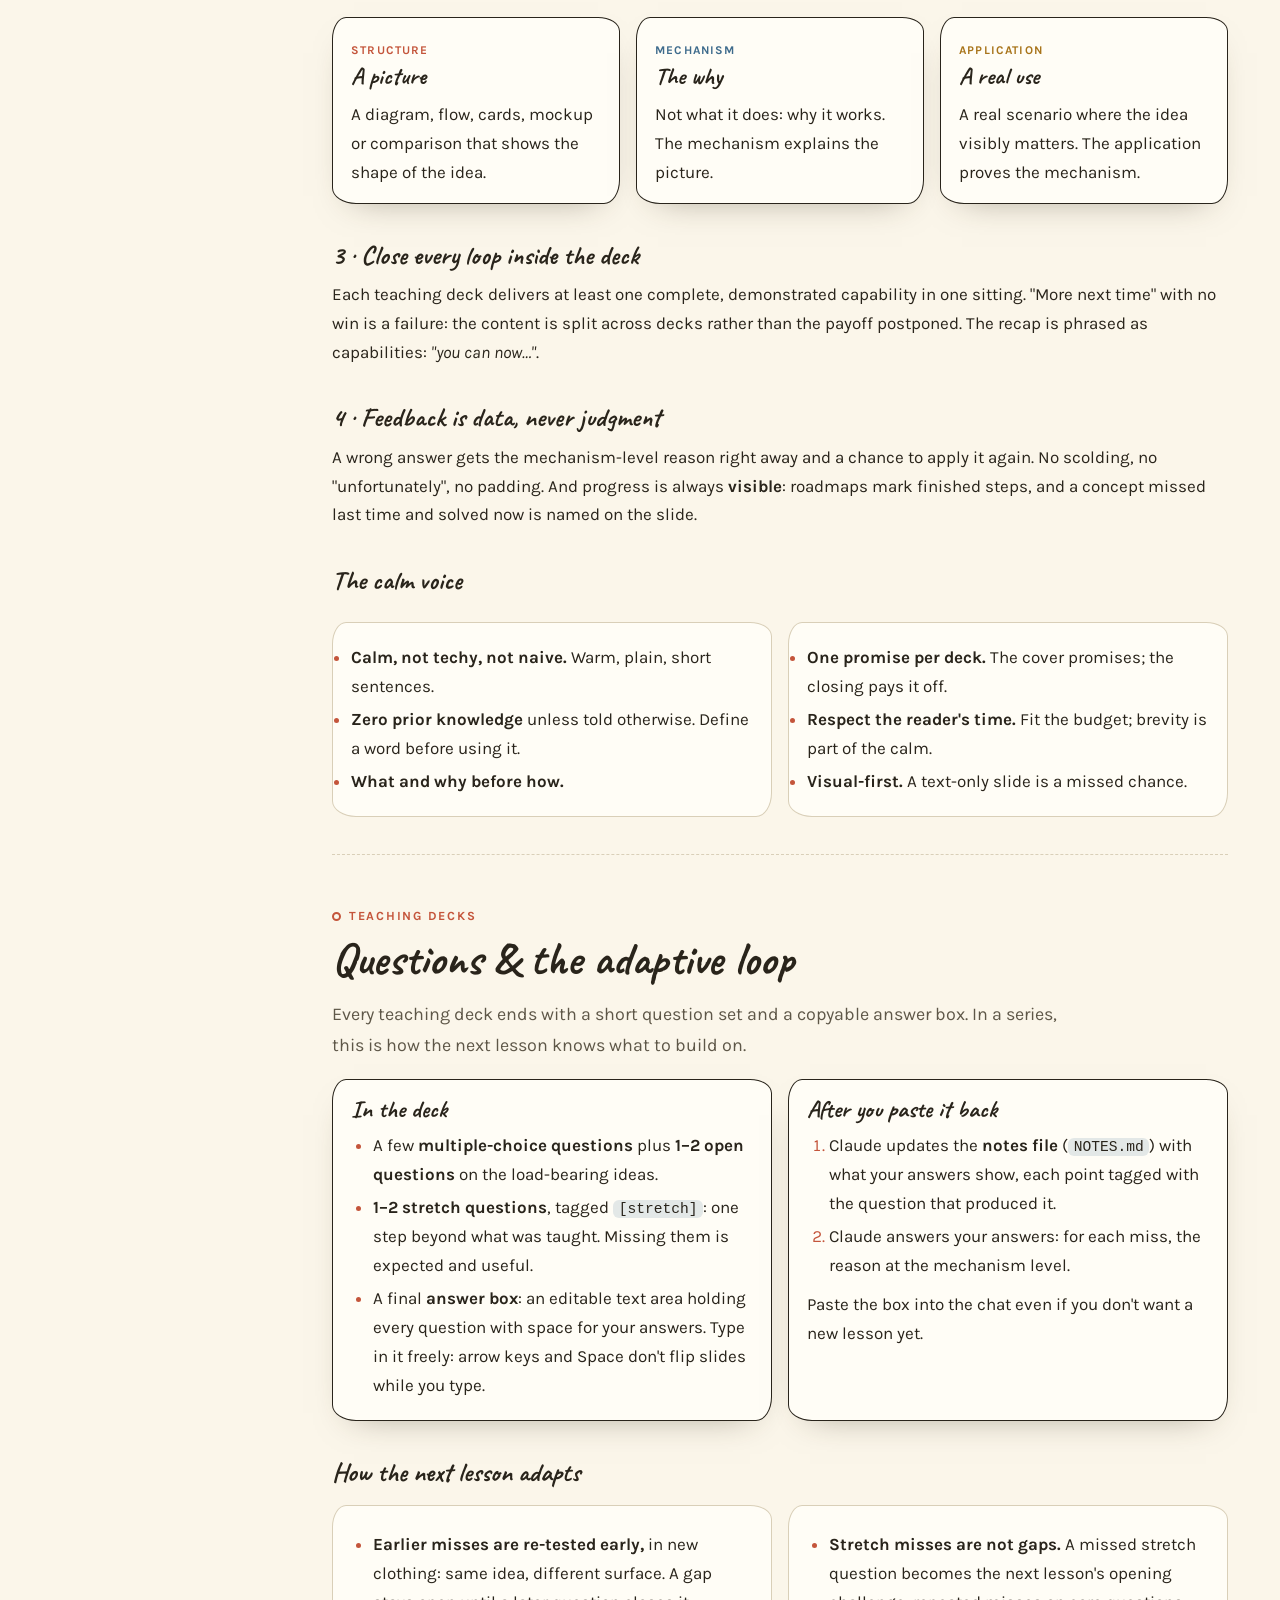
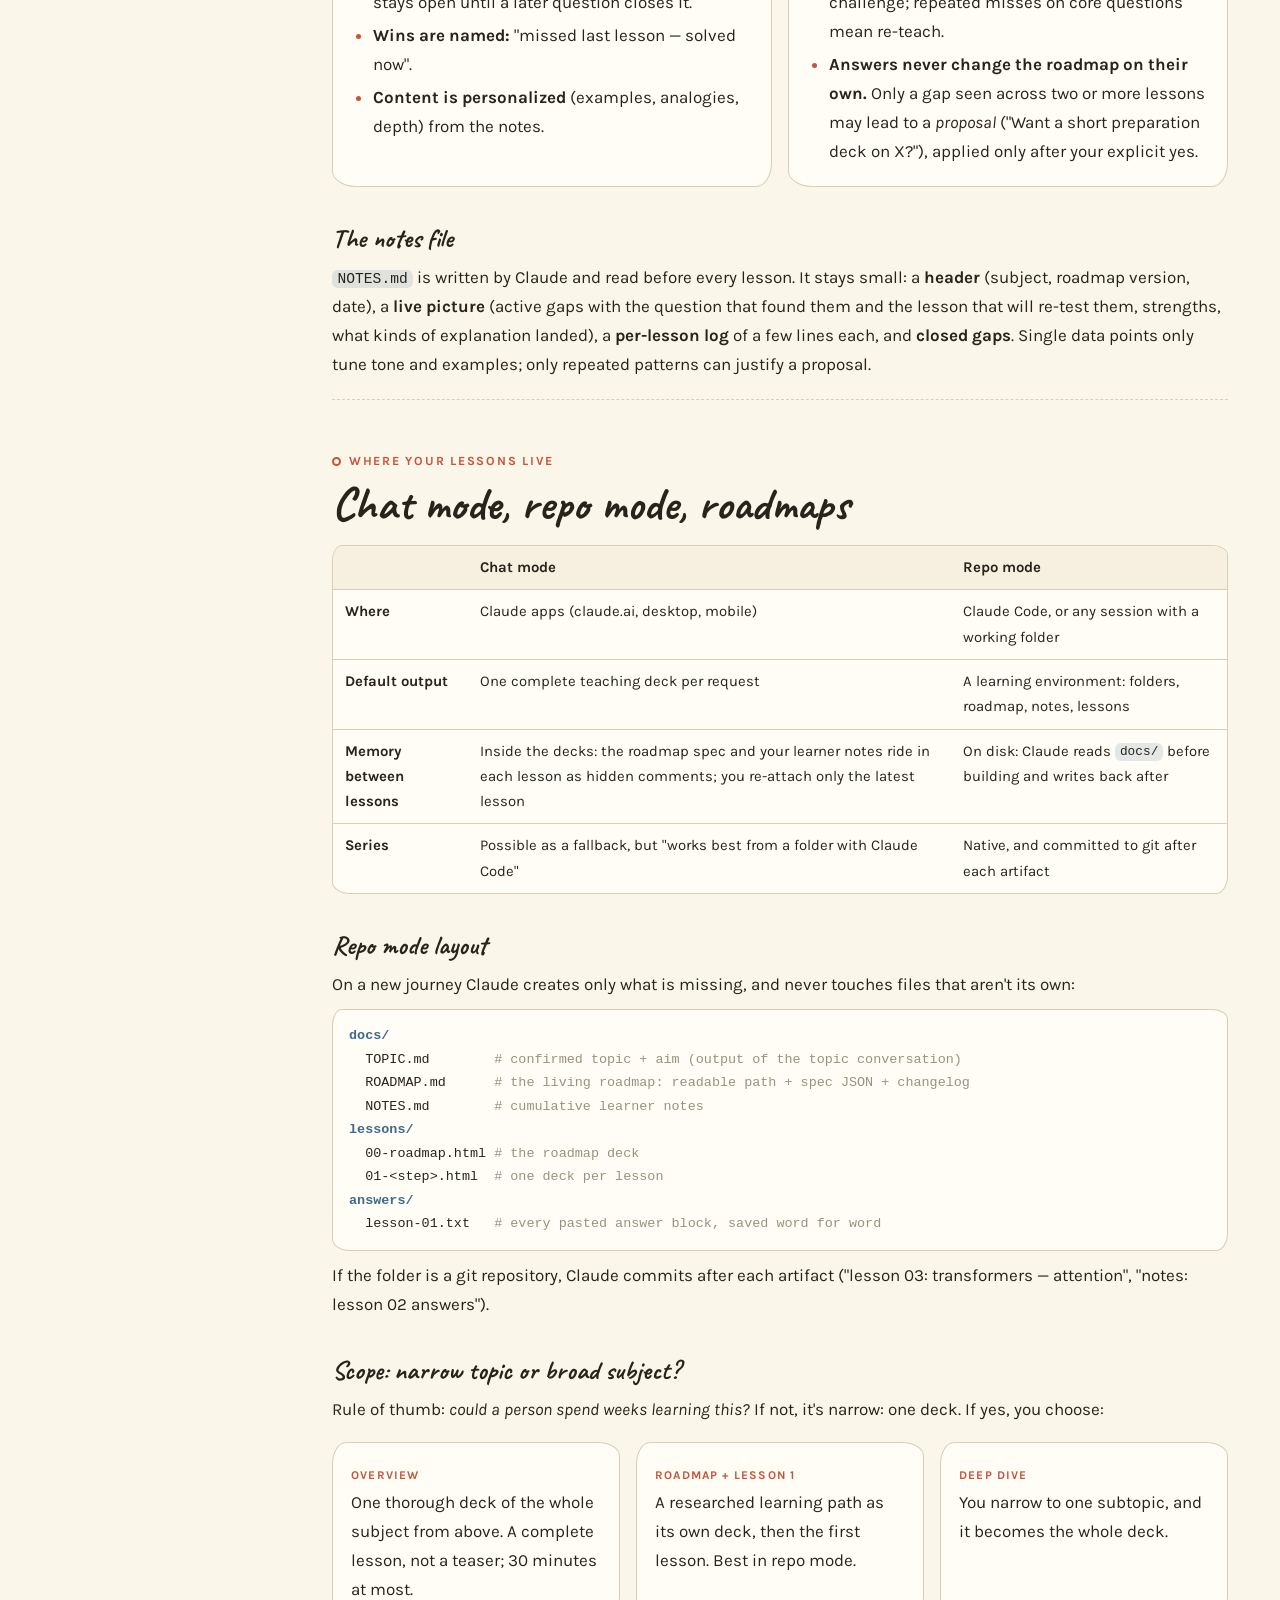
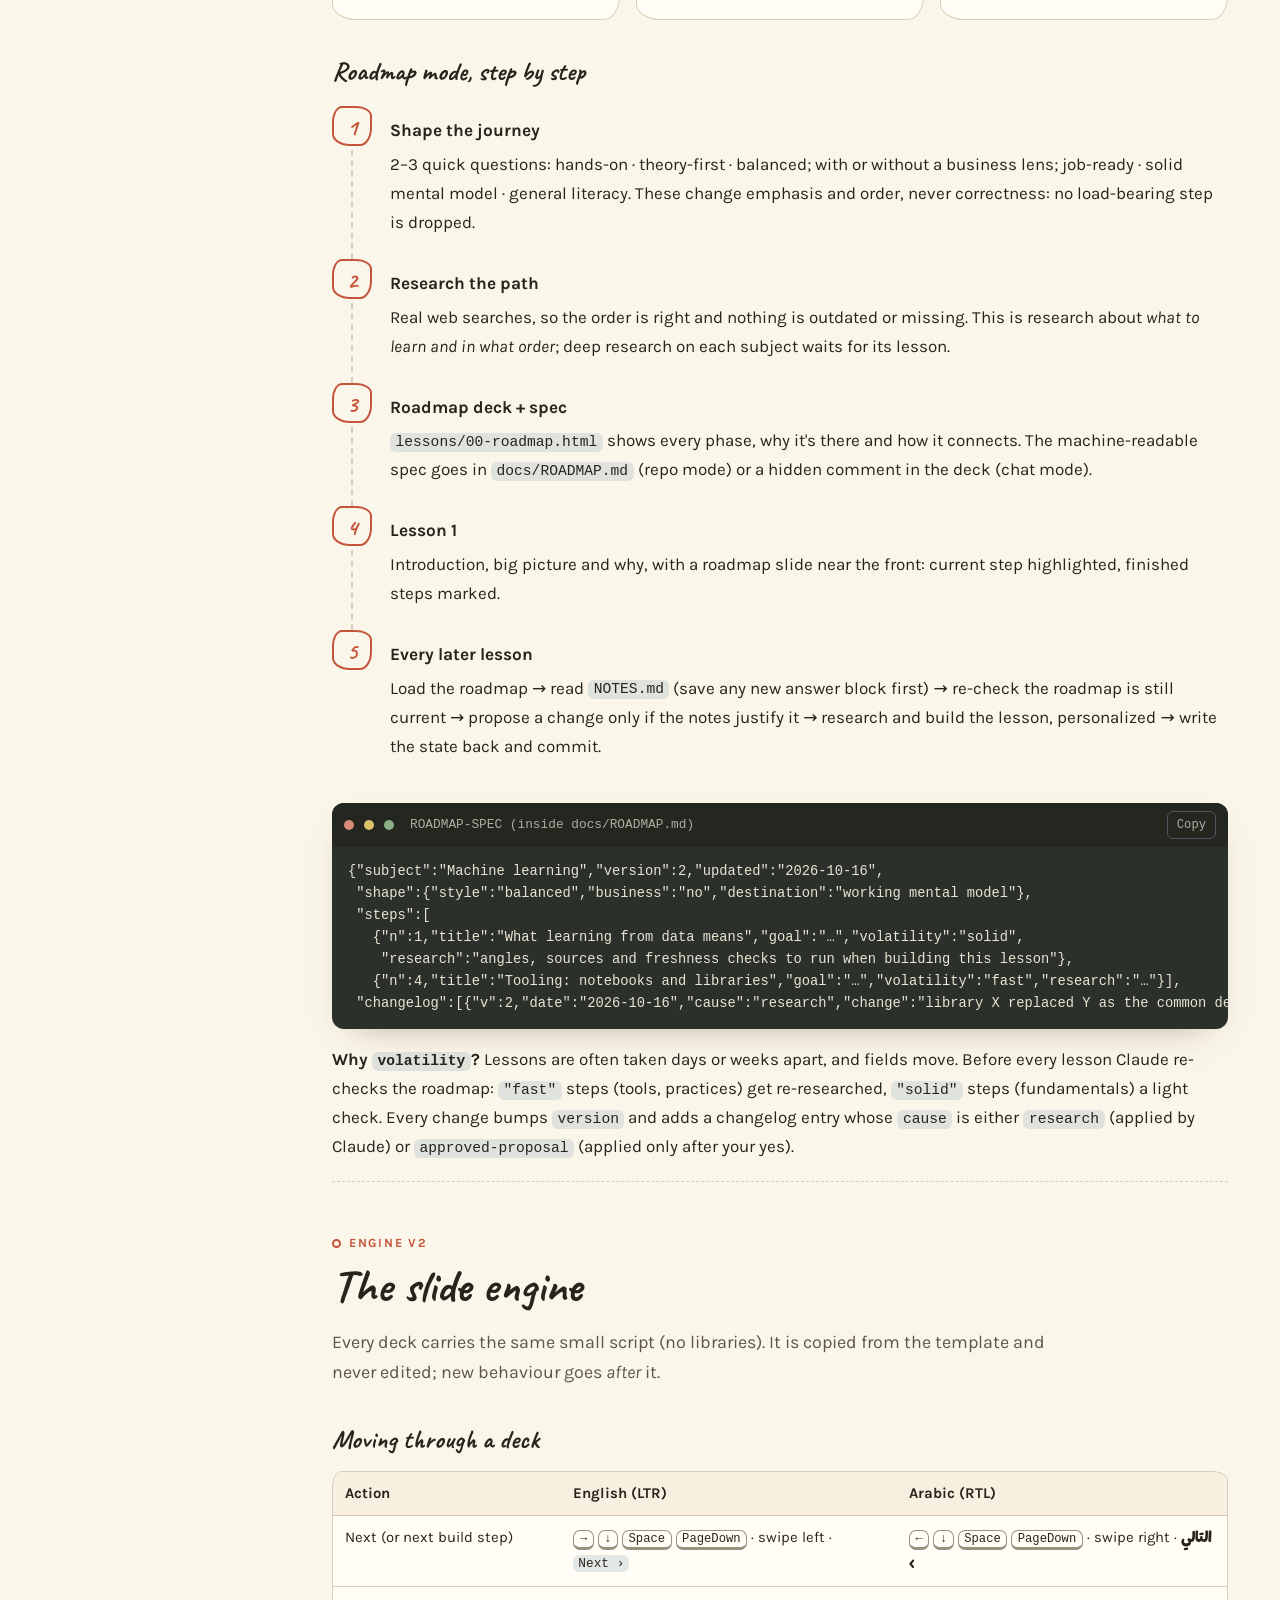
==== commit 3f4a65c3: "Skill v1.4.2: the lesson route is phone first Publishes lessons-rulebook 2.1 (phone first with the l" ====
--- a/index.html
+++ b/index.html
@@ -66,7 +66,7 @@
   <!-- ============ HERO ============ -->
   <section class="hero" aria-labelledby="hero-title">
     <div>
-      <span class="eyebrow">A Claude skill · v1.4.1</span>
+      <span class="eyebrow">A Claude skill · v1.4.2</span>
       <h1 id="hero-title">Lesson-<span class="u">Deck<svg viewBox="0 0 200 20" preserveAspectRatio="none" aria-hidden="true"><path d="M3 13 C 50 6, 120 5, 197 11" fill="none" stroke="currentColor" stroke-width="4" stroke-linecap="round"/></svg></span>-Builder</h1>
       <p class="tagline">Ask Claude for a lesson on <em>any</em> topic and get back <strong>one HTML file</strong>: a calm, hand-drawn slide deck that teaches, opens in any browser, and works on a phone.</p>
       <ul class="chips">
@@ -819,9 +819,9 @@
       <p><a href="https://github.com/MstrPxl/lesson-deck-builder/blob/main/lesson-deck-builder/rulebooks/questions-rulebook.md">Read it ↗</a></p>
     </div>
     <div class="card">
-      <span class="tag">lessons-rulebook.md · v2.0</span>
+      <span class="tag">lessons-rulebook.md · v2.1</span>
       <h3>Lessons Rulebook</h3>
-      <p>One <strong>researched lesson</strong> on a topic: correct and current, at the chosen <strong>English level</strong> (A2–C1, default B2), within a <strong>length preset</strong>, built like your reference decks, with a "Go deeper" slide of the best next sources.</p>
+      <p>One <strong>researched lesson</strong> on a topic: correct and current, at the chosen <strong>English level</strong> (A2–C1, default B2), within a <strong>length preset</strong>, <strong>phone first</strong> like the lecture decks, built like your reference decks, with a "Go deeper" slide of the best next sources.</p>
       <p><a href="https://github.com/MstrPxl/lesson-deck-builder/blob/main/lesson-deck-builder/rulebooks/lessons-rulebook.md">Read it ↗</a></p>
     </div>
   </div>
@@ -877,6 +877,7 @@
       <li><strong>Goals G1–G5</strong>: correct and complete for the scope, clear English at the chosen level, independent topics, the best ways to teach, the house style at the chosen length.</li>
       <li><strong>Research</strong>: about 10–15 strong sources on a source ladder (official docs first), two sources for every load-bearing claim, dates on anything that changes.</li>
       <li><strong>Length presets</strong>: short, medium, long or "topic"; core concepts are never cut to fit.</li>
+      <li><strong>Phone first</strong>: the slides rulebook's own phone rules (M1–M8), phone layer and phone checks, read from that file so both routes stay identical.</li>
       <li><strong>Records</strong>: <code>DECK-SETTINGS</code>, a coverage map, and the sources.</li>
     </ul></div>
   </div>
@@ -1001,7 +1002,8 @@
   <div class="tbl"><table>
     <thead><tr><th>Version</th><th>Date</th><th>Highlights</th></tr></thead>
     <tbody>
-      <tr><td><strong>Skill v1.4.1 · Slides 2.0.1</strong></td><td>2026-10-23</td><td>A course deck attached without the new chapter's PDF: Claude asks for the PDF first.</td></tr>
+      <tr><td><strong>Skill v1.4.2 · Lessons 2.1</strong></td><td>2026-10-23</td><td>The lesson route is phone first, with the lecture route's own phone rules, layer and checks.</td></tr>
+      <tr><td>Skill v1.4.1 · Slides 2.0.1</td><td>2026-10-23</td><td>A course deck attached without the new chapter's PDF: Claude asks for the PDF first.</td></tr>
       <tr><td><strong>Skill v1.4</strong></td><td>2026-10-23</td><td>One-line requests; routes (lecture, lesson, presentation); rulebooks, notes and tools bundled; English level A2–C1; course memory inside the decks; goals first.</td></tr>
       <tr><td><strong>Slides 2.0 · Lessons 2.0 · Questions 1.4</strong></td><td>2026-10-23</td><td>Bundled in the skill; one-line start; English level A2–C1; no notes files; shared <code>deck-tools</code> 1.7.</td></tr>
       <tr><td>Skill v1.3</td><td>2026-10-09</td><td>Sketchbook only; canvas gate with paper and six chalkboard boards; template rebuilt; retired styles' mechanics ported to §32.</td></tr>
